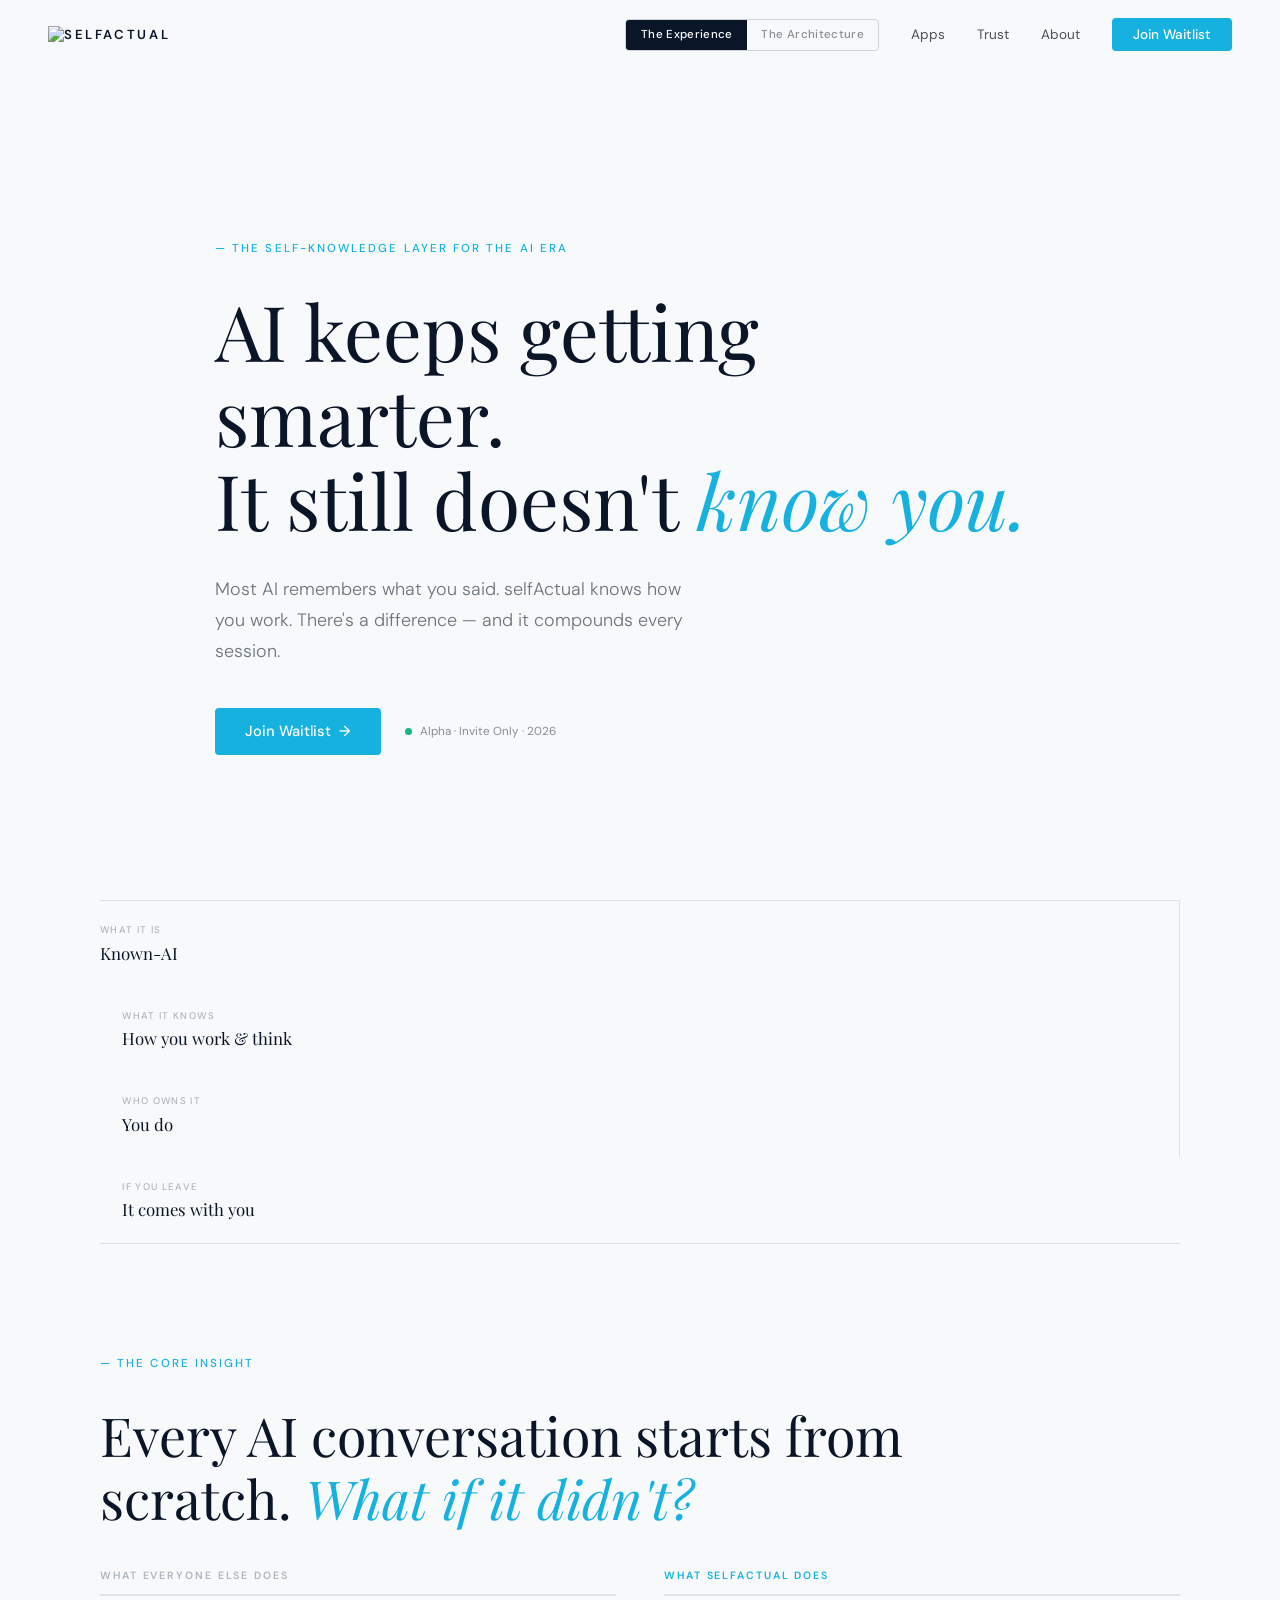
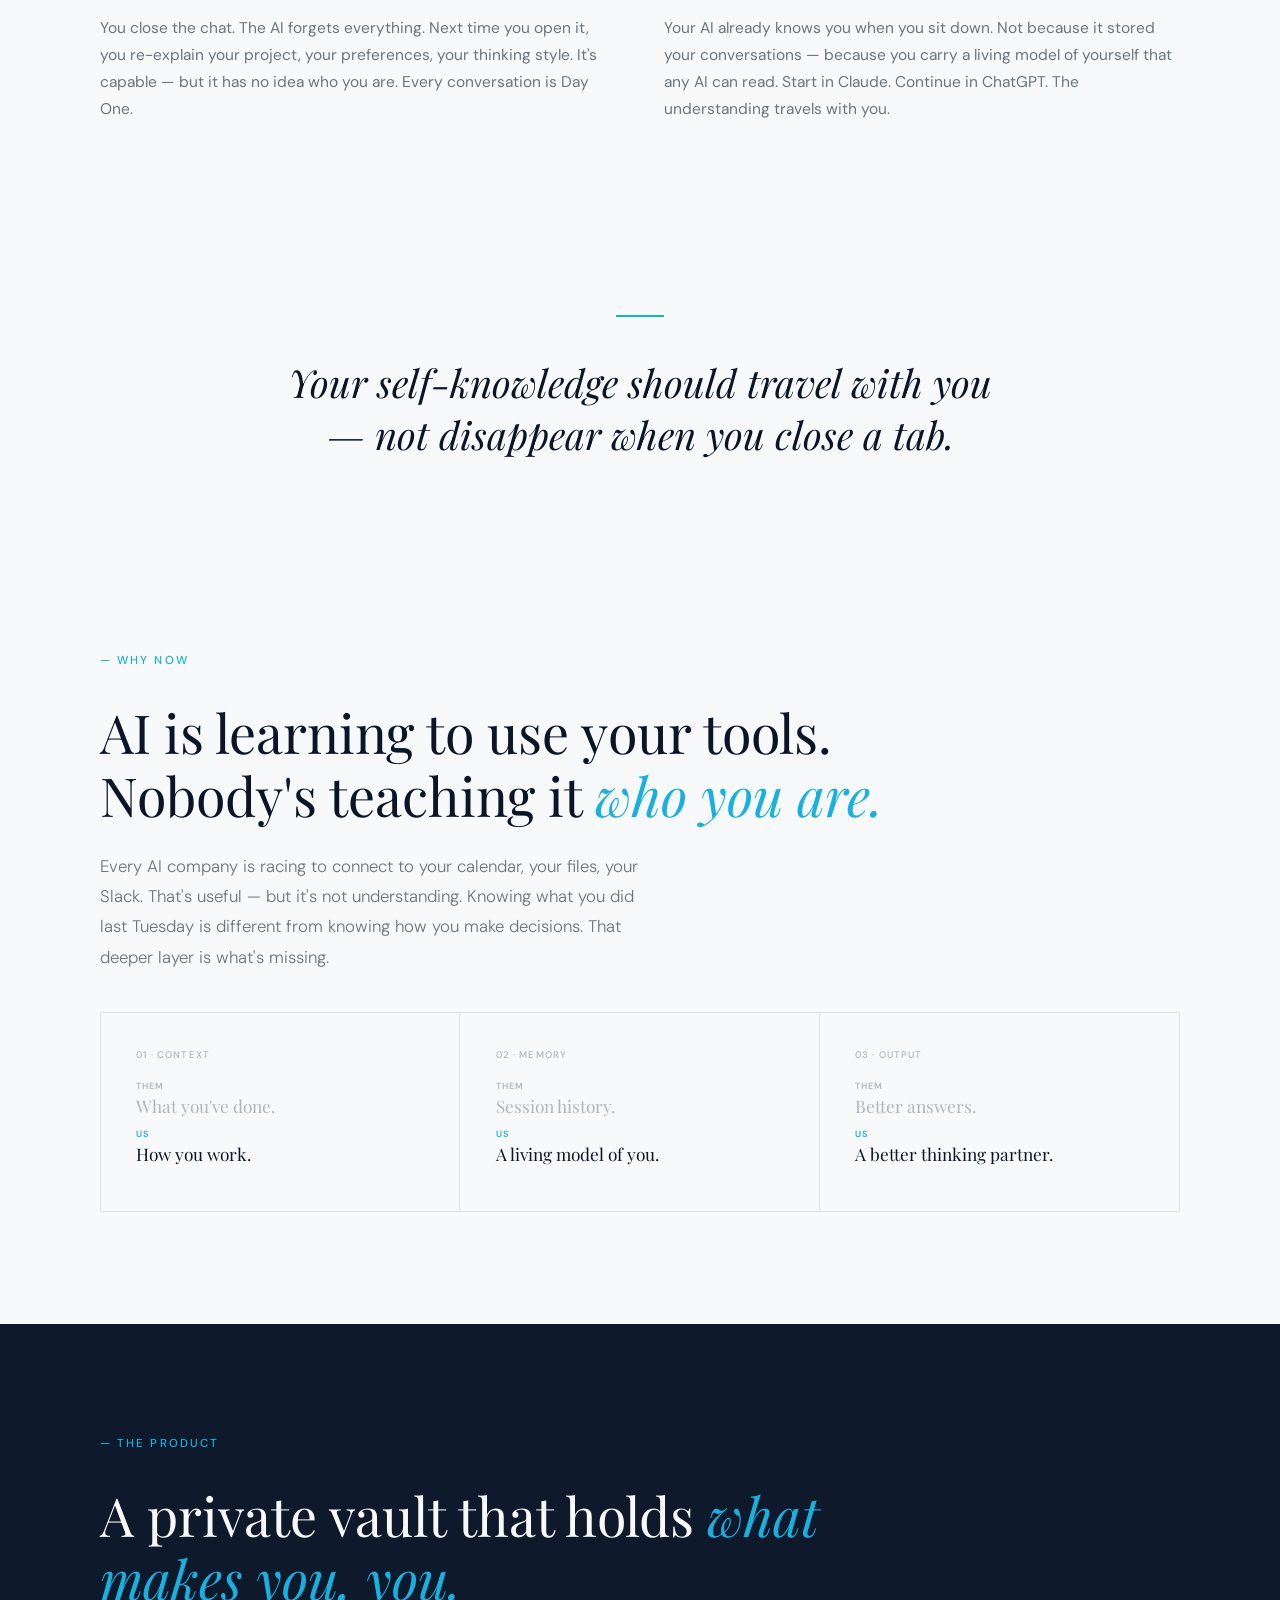
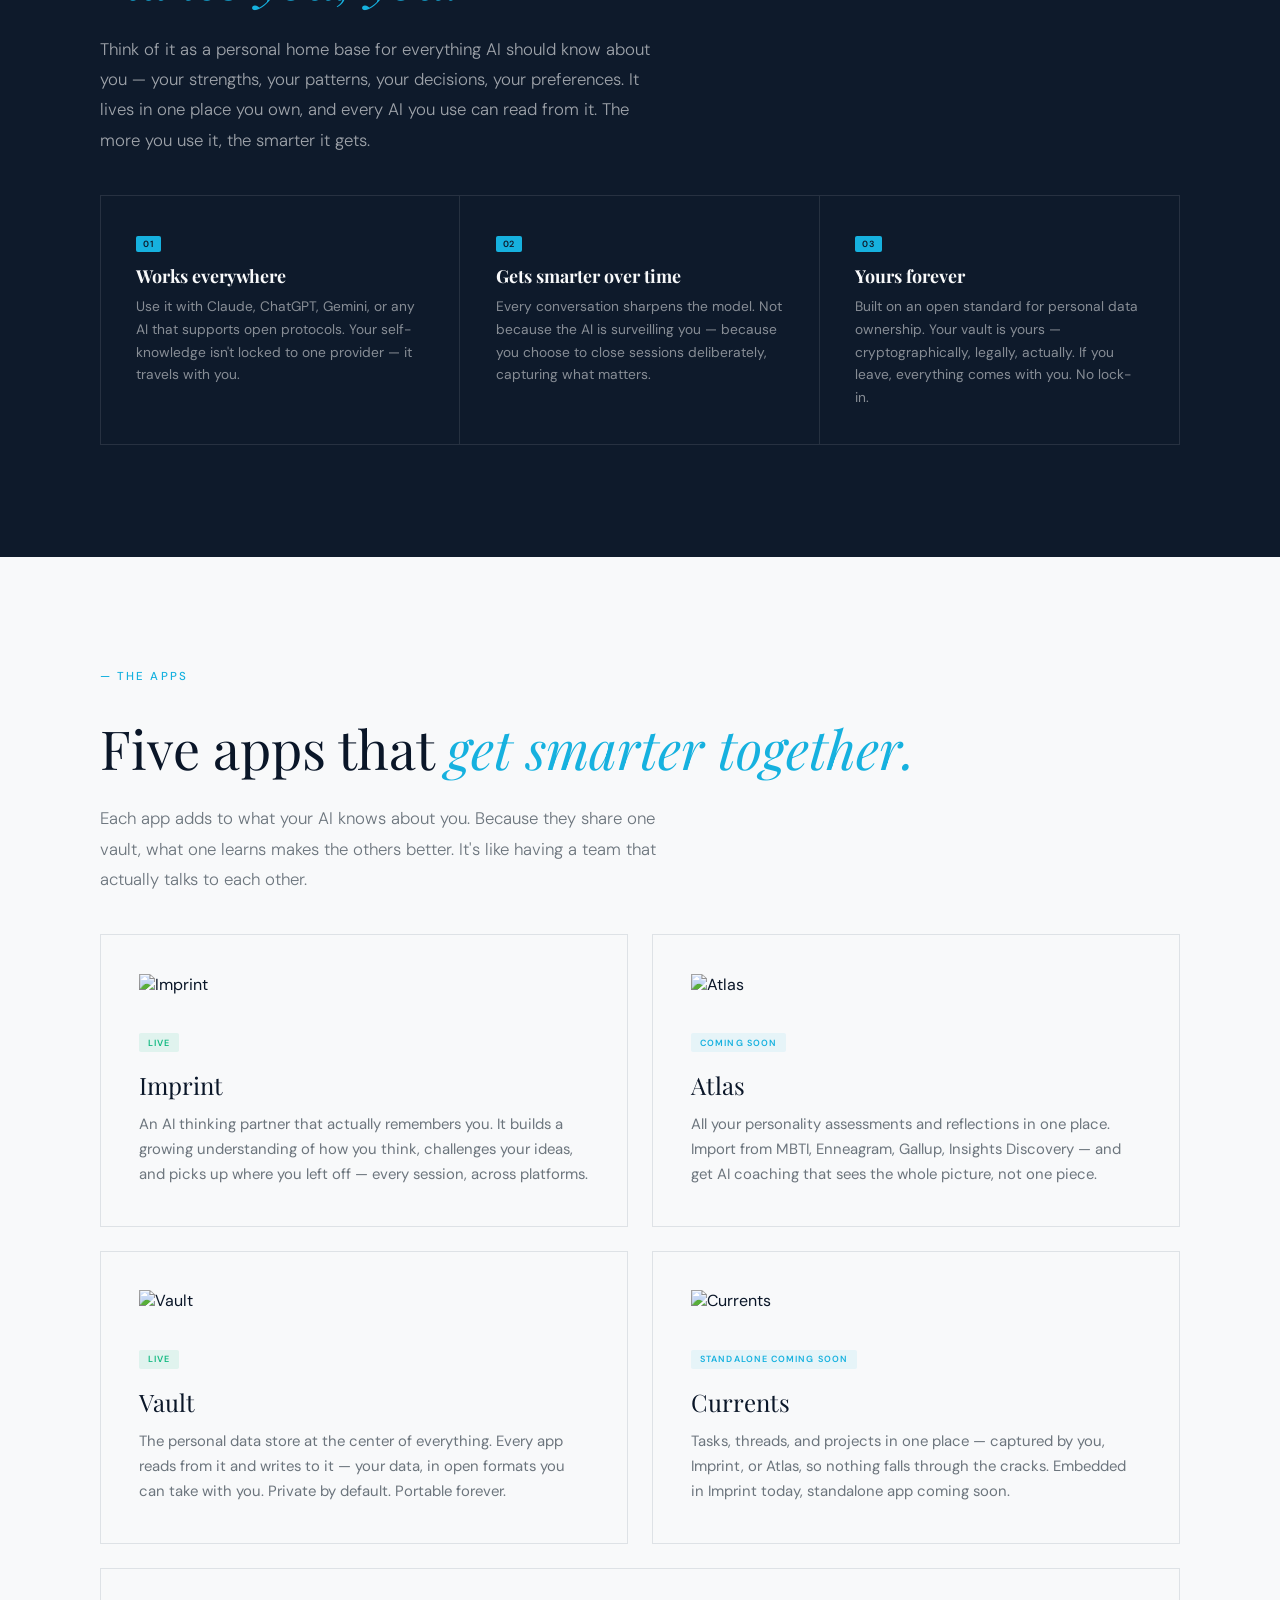
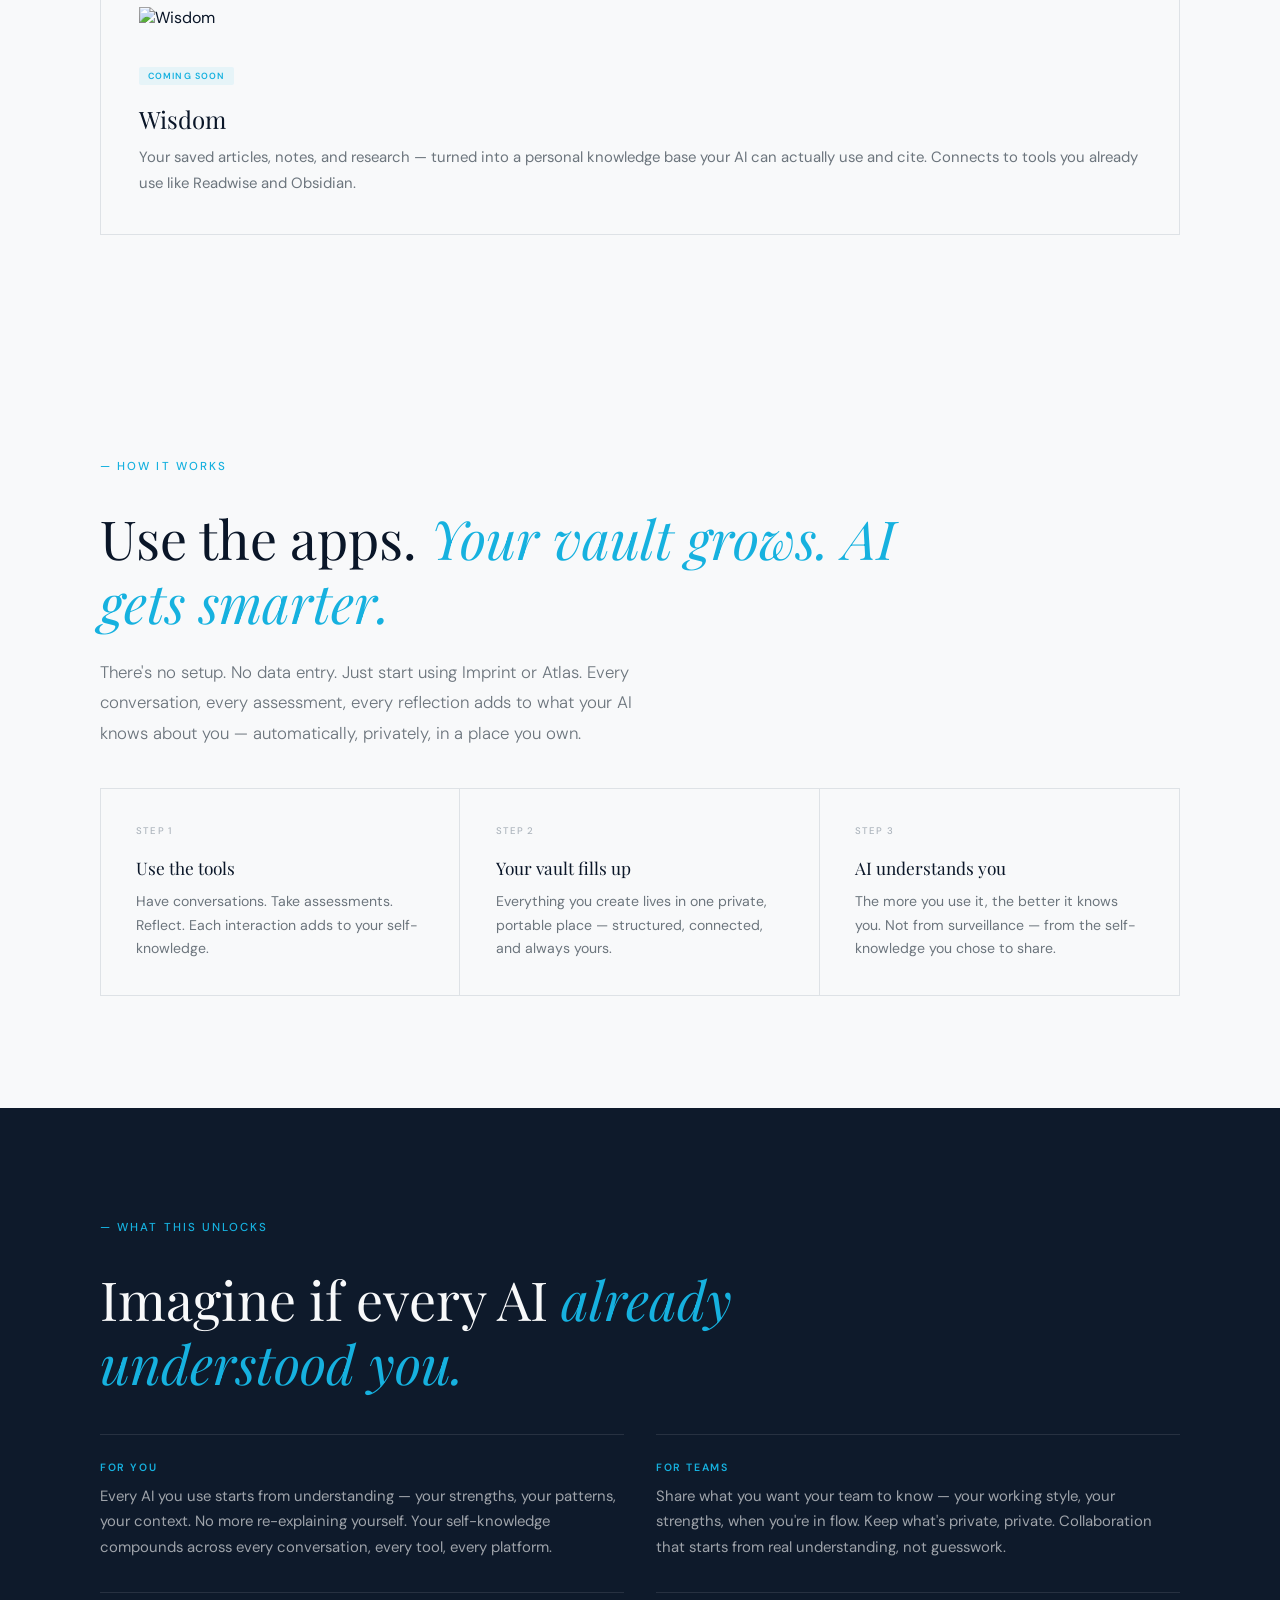
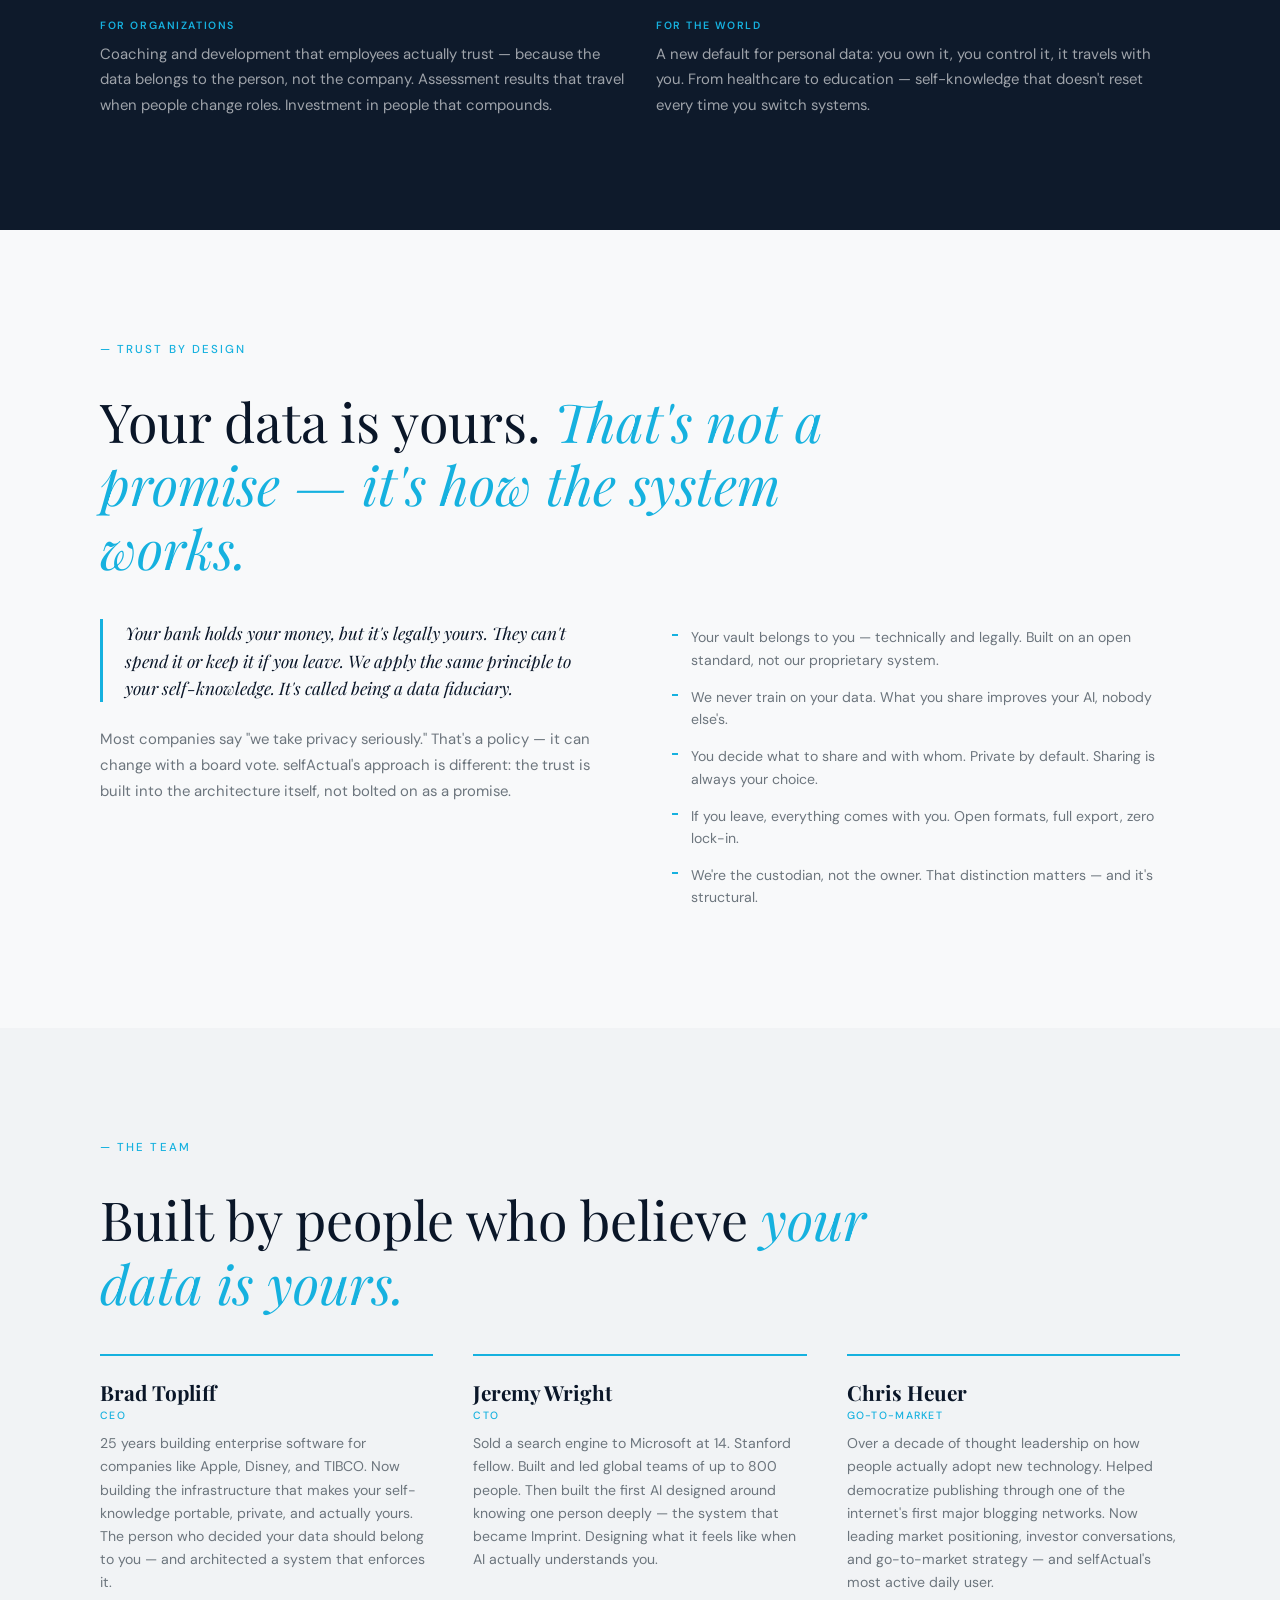
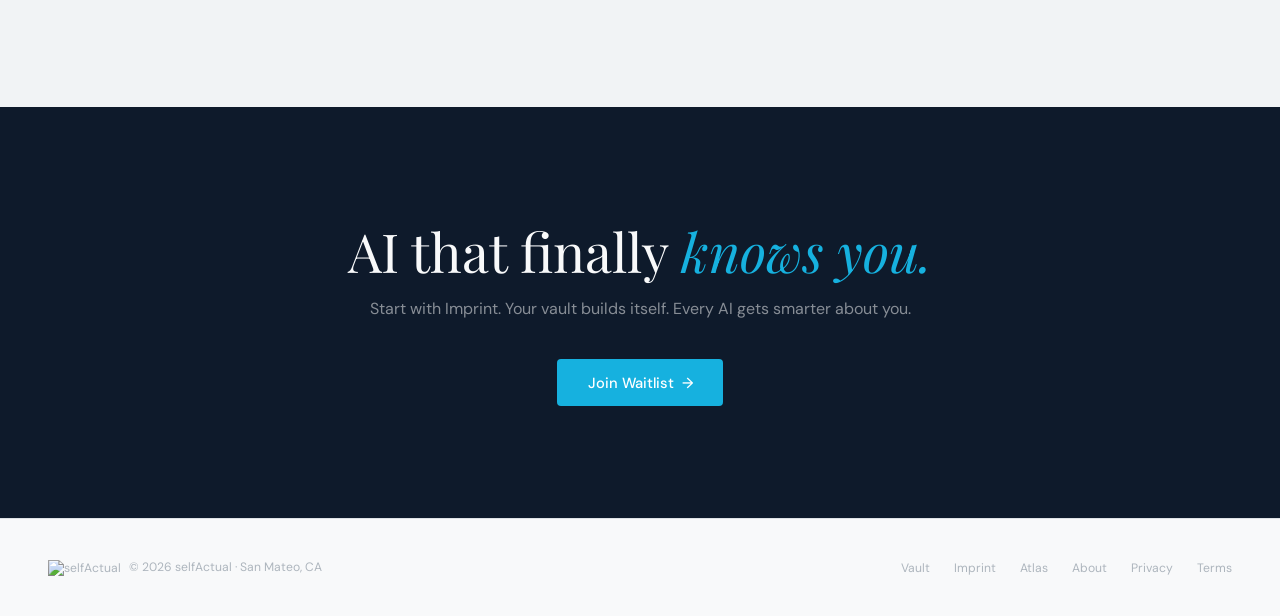
==== newsite/index.html @ eea719b3 "Add /newsite preview page (mode-toggle landing draft) Standalone Experience/Architecture toggle land" ====
<!DOCTYPE html>
<html lang="en">
<head>
  <meta charset="UTF-8">
  <meta name="viewport" content="width=device-width, initial-scale=1.0">
  <meta name="description" content="The self-knowledge layer for the AI era. Private vaults that make every AI agent actually personal.">
  <title>selfActual — The self-knowledge layer for the AI era</title>
  <link rel="preconnect" href="https://fonts.googleapis.com">
  <link rel="preconnect" href="https://fonts.gstatic.com" crossorigin>
  <link href="https://fonts.googleapis.com/css2?family=Playfair+Display:ital,wght@0,400;0,500;0,700;1,400;1,500&family=DM+Sans:ital,wght@0,300;0,400;0,500;0,600;1,300;1,400&display=swap" rel="stylesheet">
  <style>
    :root {
      --sa-blue: #16b1df;
      --sa-blue-soft: rgba(22,177,223,0.08);
      --imprint-purple: #7C3AED;
      --atlas-green: #10B981;
      --navy: #0a1628;
      --navy-mid: #0e1a2b;
      --white: #f8f9fa;
      --off-white: #f1f3f5;
      --g100: #e9ecef; --g200: #dee2e6; --g300: #ced4da;
      --g400: #adb5bd; --g500: #868e96; --g600: #6c757d; --g700: #495057;
      --serif: 'Playfair Display', Georgia, serif;
      --sans: 'DM Sans', -apple-system, sans-serif;
    }
    *, *::before, *::after { margin:0; padding:0; box-sizing:border-box; }
    html { scroll-behavior: smooth; }
    body {
      font-family: var(--sans); background: var(--white); color: var(--navy);
      overflow-x: hidden; -webkit-font-smoothing: antialiased;
    }

    /* ---- MODE SYSTEM ---- */
    .mode-exp, .mode-arch { transition: opacity 0.45s ease, transform 0.35s ease; }
    body.arch .mode-exp { display: none; }
    body.exp  .mode-arch { display: none; }
    body.exp  .mode-exp  { display: block; }
    body.arch .mode-arch { display: block; }

    /* ---- NAV ---- */
    nav {
      position: fixed; top:0; left:0; right:0; z-index:100;
      padding: 1.15rem 3rem; display: flex; justify-content: space-between; align-items: center;
      background: rgba(248,249,250,0.92); backdrop-filter: blur(24px);
      border-bottom: 1px solid transparent; transition: border-color 0.3s, box-shadow 0.3s;
    }
    nav.scrolled { border-bottom-color: var(--g200); box-shadow: 0 1px 10px rgba(10,22,40,0.04); }
    .nav-logo {
      font-family: var(--sans); font-weight:600; font-size:0.82rem;
      letter-spacing:0.2em; text-transform:uppercase; color: var(--navy); text-decoration:none;
    }
    .nav-logo span { color: var(--sa-blue); }
    .nav-right { display: flex; align-items: center; gap: 2rem; }
    .nav-links { display: flex; gap: 2rem; align-items: center; }
    .nav-links a {
      font-size:0.85rem; font-weight:400; color: var(--g700);
      text-decoration:none; transition: color 0.2s;
    }
    .nav-links a:hover { color: var(--sa-blue); }
    .nav-cta {
      background: var(--sa-blue)!important; color: white!important;
      padding: 0.5rem 1.3rem; border-radius:4px; font-weight:500!important;
      transition: background 0.2s!important;
    }
    .nav-cta:hover { background:#1299c4!important; }

    /* ---- MODE TOGGLE ---- */
    .mode-toggle {
      display: flex; align-items: center;
      border: 1px solid var(--g300); border-radius: 4px; overflow: hidden;
      font-size: 0.72rem; font-weight: 500; letter-spacing: 0.05em;
      cursor: pointer; user-select: none;
    }
    .mode-toggle button {
      padding: 0.45rem 0.9rem; border: none; background: transparent;
      font-family: var(--sans); font-size: 0.72rem; font-weight: 500;
      color: var(--g500); cursor: pointer; transition: all 0.25s;
      letter-spacing: 0.03em;
    }
    .mode-toggle button.active {
      background: var(--navy); color: white;
    }

    /* ---- SHARED SECTION STYLES ---- */
    section { padding: 7rem 3rem; }
    .container { max-width: 1080px; margin: 0 auto; }
    .dark { background: var(--navy-mid); color: var(--white); }

    .section-label {
      font-size:0.72rem; font-weight:500; letter-spacing:0.18em;
      text-transform:uppercase; color: var(--sa-blue); margin-bottom:2rem;
    }
    .section-label::before { content:'— '; }

    .hl {
      font-family: var(--serif); font-weight:400; line-height:1.18;
      max-width:820px; margin-bottom:1.5rem;
    }
    .hl-hero { font-size: clamp(2.6rem, 6vw, 4.8rem); line-height:1.1; max-width:850px; margin-bottom:2rem; }
    .hl-section { font-size: clamp(2rem, 4.2vw, 3.4rem); }
    .hl em { font-style:italic; color: var(--sa-blue); }

    .body-text {
      font-size:1.05rem; font-weight:300; line-height:1.8;
      color: var(--g600); max-width:560px;
    }
    .dark .body-text { color: rgba(255,255,255,0.6); }

    /* ---- HERO ---- */
    .hero {
      padding: 11rem 3rem 5rem; min-height:100vh;
      display:flex; flex-direction:column; justify-content:center;
    }
    .hero-sub {
      font-size:1.12rem; font-weight:300; line-height:1.75;
      color: var(--g600); max-width:500px; margin-bottom:2.5rem;
    }
    .hero-actions { display:flex; align-items:center; gap:1.5rem; flex-wrap:wrap; }
    .btn-primary {
      display:inline-flex; align-items:center; gap:0.5rem;
      background: var(--sa-blue); color:white;
      padding:0.85rem 1.9rem; border-radius:4px;
      font-family: var(--sans); font-size:0.92rem; font-weight:500;
      text-decoration:none; border:none; cursor:pointer;
      transition: background 0.2s, transform 0.15s;
    }
    .btn-primary:hover { background:#1299c4; transform:translateY(-1px); }
    .btn-primary::after { content:' →'; }
    .hero-status {
      display:inline-flex; align-items:center; gap:0.5rem;
      font-size:0.73rem; color: var(--g500);
    }
    .status-dot {
      width:7px; height:7px; border-radius:50%; background: var(--atlas-green);
      animation: pulse 2.5s ease-in-out infinite;
    }
    @keyframes pulse { 0%,100%{opacity:1;} 50%{opacity:0.35;} }

    /* ---- STATS BAR ---- */
    .stats-bar { padding:0 3rem; }
    .stats-grid {
      display:grid; grid-template-columns:repeat(4,1fr);
      border-top:1px solid var(--g200); border-bottom:1px solid var(--g200);
    }
    .stat {
      padding:1.4rem 1.4rem 1.4rem 0;
      border-right:1px solid var(--g200);
    }
    .stat:last-child { border-right:none; }
    .stat:not(:first-child) { padding-left:1.4rem; }
    .stat-label {
      font-size:0.6rem; font-weight:500; letter-spacing:0.14em;
      text-transform:uppercase; color: var(--g400); margin-bottom:0.35rem;
    }
    .stat-value { font-family: var(--serif); font-size:1.05rem; }

    /* ---- COMPARE COLS ---- */
    .compare {
      display:grid; grid-template-columns:1fr 1fr;
      gap:3rem; margin-top:2.5rem;
    }
    .compare-col h3 {
      font-size:0.66rem; font-weight:600; letter-spacing:0.18em;
      text-transform:uppercase; padding-bottom:0.7rem; margin-bottom:1.2rem;
      border-bottom:2px solid var(--g200);
    }
    .compare-col h3.them { color: var(--g400); }
    .compare-col h3.us { color: var(--sa-blue); }
    .compare-col p { font-size:0.97rem; line-height:1.75; color: var(--g600); }
    .dark .compare-col h3 { border-bottom-color: rgba(255,255,255,0.12); }
    .dark .compare-col p { color: rgba(255,255,255,0.6); }

    /* ---- PULL QUOTE ---- */
    .pull-quote { text-align:center; padding:5rem 3rem; }
    .pq-line { width:48px; height:2px; background: var(--sa-blue); margin:0 auto 2.5rem; }
    .pull-quote blockquote {
      font-family: var(--serif); font-style:italic;
      font-size: clamp(1.5rem,3vw,2.4rem); line-height:1.35;
      color: var(--navy); max-width:720px; margin:0 auto;
    }

    /* ---- THREE GRID ---- */
    .three-grid {
      display:grid; grid-template-columns:repeat(3,1fr);
      border:1px solid var(--g200); margin-top:2.5rem;
    }
    .grid-cell {
      padding:2.2rem; border-right:1px solid var(--g200);
    }
    .grid-cell:last-child { border-right:none; }
    .grid-cell-num {
      font-size:0.6rem; font-weight:500; letter-spacing:0.12em;
      text-transform:uppercase; color: var(--g400); margin-bottom:1.2rem;
    }
    .row-label {
      font-size:0.56rem; font-weight:600; letter-spacing:0.12em;
      text-transform:uppercase; margin-bottom:0.1rem;
    }
    .row-label.them { color: var(--g400); }
    .row-label.us { color: var(--sa-blue); }
    .grid-cell h4 {
      font-family: var(--serif); font-size:1.08rem; font-weight:400;
      margin-bottom:0.7rem;
    }
    .grid-cell h4.faded { color: var(--g400); }

    /* ---- PILLARS (dark) ---- */
    .pillars {
      display:grid; grid-template-columns:repeat(3,1fr);
      border:1px solid rgba(255,255,255,0.1); margin-top:2.5rem;
    }
    .pillar {
      padding:2.2rem; border-right:1px solid rgba(255,255,255,0.1);
    }
    .pillar:last-child { border-right:none; }
    .pillar-num {
      display:inline-block; font-size:0.56rem; font-weight:600;
      letter-spacing:0.08em; color: var(--navy-mid); background: var(--sa-blue);
      padding:0.15rem 0.45rem; border-radius:2px; margin-bottom:0.7rem;
    }
    .pillar h4 { font-family: var(--serif); font-size:1.12rem; color:var(--white); margin-bottom:0.55rem; }
    .pillar p { font-size:0.86rem; line-height:1.65; color:rgba(255,255,255,0.5); }

    /* ---- APP CARDS ---- */
    .apps-grid {
      display:grid; grid-template-columns:1fr 1fr; gap:1.5rem; margin-top:2.5rem;
    }
    .app-card {
      border:1px solid var(--g200); padding:2.4rem;
      transition: border-color 0.3s, box-shadow 0.3s;
    }
    .app-card:hover { border-color: var(--sa-blue); box-shadow:0 4px 20px rgba(22,177,223,0.07); }
    .app-badge {
      display:inline-block; font-size:0.56rem; font-weight:600;
      letter-spacing:0.12em; text-transform:uppercase;
      padding:0.2rem 0.55rem; border-radius:2px; margin-bottom:1.1rem;
    }
    .app-badge.live { background:rgba(16,185,129,0.1); color: var(--atlas-green); }
    .app-badge.soon { background: var(--sa-blue-soft); color: var(--sa-blue); }
    .app-card h3 { font-family: var(--serif); font-size:1.5rem; font-weight:400; margin-bottom:0.65rem; }
    .app-card p { font-size:0.93rem; line-height:1.7; color: var(--g600); }
    .app-icon { height:40px; margin-bottom:1rem; display:block; }

    /* ---- ARCHITECTURE DIAGRAM ---- */
    .arch-diagram {
      display:flex; align-items:center; justify-content:center;
      gap:1.5rem; margin:3rem 0; flex-wrap:wrap;
    }
    .arch-node {
      text-align:center; padding:1.6rem 2rem;
      border:1px solid var(--g200); min-width:170px;
    }
    .arch-node h4 { font-family: var(--serif); font-size:1.02rem; margin-bottom:0.3rem; }
    .arch-node p { font-size:0.62rem; letter-spacing:0.1em; text-transform:uppercase; color: var(--g400); }
    .arch-bridge {
      display:flex; flex-direction:column; align-items:center; gap:0.3rem;
    }
    .arch-bridge span {
      font-size:0.56rem; font-weight:600; letter-spacing:0.14em;
      text-transform:uppercase; color: var(--sa-blue);
    }
    .arch-bridge-line {
      width:56px; height:2px;
      background:linear-gradient(90deg, var(--sa-blue), var(--imprint-purple));
    }

    /* ---- IMAGINE GRID (dark) ---- */
    .imagine-grid {
      display:grid; grid-template-columns:1fr 1fr; gap:2rem; margin-top:2.5rem;
    }
    .imagine-card {
      border-top:1px solid rgba(255,255,255,0.1); padding-top:1.6rem;
    }
    .imagine-card h4 {
      font-size:0.66rem; font-weight:600; letter-spacing:0.15em;
      text-transform:uppercase; color: var(--sa-blue); margin-bottom:0.65rem;
    }
    .imagine-card p { font-size:0.93rem; line-height:1.7; color:rgba(255,255,255,0.6); }

    /* ---- TRUST ---- */
    .trust-layout {
      display:grid; grid-template-columns:1fr 1fr; gap:4rem;
      margin-top:2.5rem; align-items:start;
    }
    .trust-analogy {
      border-left:3px solid var(--sa-blue); padding-left:1.4rem; margin-bottom:1.5rem;
    }
    .trust-analogy p {
      font-family: var(--serif); font-style:italic;
      font-size:1.08rem; line-height:1.6; color: var(--navy);
    }
    .trust-text p {
      font-size:0.93rem; line-height:1.75; color: var(--g600); margin-bottom:0.85rem;
    }
    .trust-list { list-style:none; }
    .trust-list li {
      font-size:0.88rem; line-height:1.6; color: var(--g600);
      padding:0.45rem 0 0.45rem 1.2rem; position:relative;
    }
    .trust-list li::before {
      content:''; position:absolute; left:0; top:0.95rem;
      width:6px; height:2px; background: var(--sa-blue);
    }

    /* ---- TEAM ---- */
    .team-grid { display:grid; grid-template-columns:repeat(3,1fr); gap:2.5rem; margin-top:2.5rem; }
    .team-card { border-top:2px solid var(--sa-blue); padding-top:1.4rem; }
    .team-card h3 { font-family: var(--serif); font-size:1.3rem; margin-bottom:0.15rem; }
    .team-card .role {
      font-size:0.66rem; font-weight:500; letter-spacing:0.12em;
      text-transform:uppercase; color: var(--sa-blue); margin-bottom:0.65rem;
    }
    .team-card p { font-size:0.88rem; line-height:1.65; color: var(--g600); }

    /* ---- FINAL CTA ---- */
    .final-cta {
      text-align:center; background: var(--navy-mid);
      color: var(--white); padding:7rem 3rem;
    }
    .final-cta .hl { margin:0 auto 1rem; text-align:center; }
    .final-cta .sub { color:rgba(255,255,255,0.5); margin-bottom:2.5rem; font-size:1rem; }

    /* ---- FOOTER ---- */
    footer {
      padding:2.5rem 3rem; border-top:1px solid var(--g200);
      display:flex; justify-content:space-between; align-items:center;
    }
    .footer-copy { font-size:0.76rem; color: var(--g400); }
    .footer-nav { display:flex; gap:1.5rem; }
    .footer-nav a { font-size:0.76rem; color: var(--g400); text-decoration:none; transition:color 0.2s; }
    .footer-nav a:hover { color: var(--navy); }

    /* ---- REVEAL ANIMATION ---- */
    .rv { opacity:0; transform:translateY(22px); transition: opacity 0.7s ease, transform 0.7s ease; }
    .rv.vis { opacity:1; transform:translateY(0); }

    /* ---- RESPONSIVE ---- */
    @media(max-width:768px) {
      nav { padding:1rem 1.25rem; }
      .nav-links a:not(.nav-cta) { display:none; }
      .nav-right { gap:0.75rem; }
      .mode-toggle button { padding:0.4rem 0.6rem; font-size:0.65rem; }
      section { padding:4.5rem 1.5rem; }
      .hero { padding:7.5rem 1.5rem 3rem; min-height:auto; }
      .stats-bar { padding:0 1.5rem; }
      .stats-grid { grid-template-columns:1fr 1fr; }
      .stat:nth-child(2) { border-right:none; }
      .stat:nth-child(3),.stat:nth-child(4) { border-top:1px solid var(--g200); }
      .compare, .imagine-grid, .trust-layout, .apps-grid { grid-template-columns:1fr; }
      .three-grid, .pillars, .team-grid { grid-template-columns:1fr; }
      .grid-cell,.pillar { border-right:none!important; border-bottom:1px solid var(--g200); }
      .dark .grid-cell,.pillar { border-bottom-color:rgba(255,255,255,0.1); }
      .grid-cell:last-child,.pillar:last-child { border-bottom:none; }
      .arch-diagram { flex-direction:column; }
      .arch-bridge-line { width:2px; height:36px; }
      footer { flex-direction:column; gap:0.75rem; text-align:center; }
      .pull-quote { padding:3rem 1.5rem; }
    }
  </style>
</head>
<body class="exp">

<!-- ============ NAV ============ -->
<nav id="nav">
  <a href="#" class="nav-logo"><img src="https://selfactual.ai/images/selfactual_logo.png" alt="selfActual" style="height:28px;"></a>
  <div class="nav-right">
    <div class="mode-toggle" id="modeToggle">
      <button class="active" data-mode="exp">The Experience</button>
      <button data-mode="arch">The Architecture</button>
    </div>
    <div class="nav-links">
      <a href="#apps-section">Apps</a>
      <a href="#trust-section">Trust</a>
      <a href="#team-section">About</a>
      <a href="#cta-section" class="nav-cta">Join Waitlist</a>
    </div>
  </div>
</nav>

<!-- ============ HERO ============ -->
<section class="hero">
  <div class="container">
    <!-- EXPERIENCE MODE -->
    <div class="mode-exp">
      <div class="section-label">The self-knowledge layer for the AI era</div>
      <h1 class="hl hl-hero rv">AI keeps getting smarter.<br>It still doesn't <em>know you.</em></h1>
      <p class="hero-sub rv">Most AI remembers what you said. selfActual knows how you work. There's a difference — and it compounds every session.</p>
    </div>
    <!-- ARCHITECTURE MODE -->
    <div class="mode-arch">
      <div class="section-label">Known-AI · Personal Intelligence Infrastructure</div>
      <h1 class="hl hl-hero rv">The behavioral layer <em>underneath</em> AI.</h1>
      <p class="hero-sub rv">A persistent operator model stored in a W3C Solid vault, bridged to AI agents via MCP. Portable across platforms. Sovereign by architecture.</p>
    </div>
    <!-- SHARED -->
    <div class="hero-actions rv">
      <a href="#cta-section" class="btn-primary">Join Waitlist</a>
      <span class="hero-status"><span class="status-dot"></span> Alpha · Invite Only · 2026</span>
    </div>
  </div>
</section>

<!-- ============ STATS BAR ============ -->
<div class="stats-bar">
  <div class="container">
    <!-- EXPERIENCE MODE -->
    <div class="stats-grid mode-exp">
      <div class="stat"><div class="stat-label">What it is</div><div class="stat-value">Known-AI</div></div>
      <div class="stat"><div class="stat-label">What it knows</div><div class="stat-value">How you work &amp; think</div></div>
      <div class="stat"><div class="stat-label">Who owns it</div><div class="stat-value">You do</div></div>
      <div class="stat"><div class="stat-label">If you leave</div><div class="stat-value">It comes with you</div></div>
    </div>
    <!-- ARCHITECTURE MODE -->
    <div class="stats-grid mode-arch">
      <div class="stat"><div class="stat-label">Category</div><div class="stat-value">Known-AI</div></div>
      <div class="stat"><div class="stat-label">Layer</div><div class="stat-value">Behavioral</div></div>
      <div class="stat"><div class="stat-label">Protocol</div><div class="stat-value">W3C Solid</div></div>
      <div class="stat"><div class="stat-label">Custody</div><div class="stat-value">Operator-owned</div></div>
    </div>
  </div>
</div>

<!-- ============ CORE INSIGHT ============ -->
<section>
  <div class="container">
    <!-- EXPERIENCE MODE -->
    <div class="mode-exp">
      <div class="section-label rv">The Core Insight</div>
      <h2 class="hl hl-section rv">Every AI conversation starts from scratch. <em>What if it didn't?</em></h2>
      <div class="compare rv">
        <div class="compare-col">
          <h3 class="them">What everyone else does</h3>
          <p>You close the chat. The AI forgets everything. Next time you open it, you re-explain your project, your preferences, your thinking style. It's capable — but it has no idea who you are. Every conversation is Day One.</p>
        </div>
        <div class="compare-col">
          <h3 class="us">What selfActual does</h3>
          <p>Your AI already knows you when you sit down. Not because it stored your conversations — because you carry a living model of yourself that any AI can read. Start in Claude. Continue in ChatGPT. The understanding travels with you.</p>
        </div>
      </div>
    </div>
    <!-- ARCHITECTURE MODE -->
    <div class="mode-arch">
      <div class="section-label rv">The Core Insight</div>
      <h2 class="hl hl-section rv">Current AI thinks the conversation belongs to the model. <em>We think it belongs to you.</em></h2>
      <div class="compare rv">
        <div class="compare-col">
          <h3 class="them">What everyone else does</h3>
          <p>The session ends. The context evaporates. Next time you sit down, you re-brief from scratch. The AI is capable but uninitiated — every conversation is Day One.</p>
        </div>
        <div class="compare-col">
          <h3 class="us">What selfActual does</h3>
          <p>Your operator model persists. Start in Claude. Continue in ChatGPT. Close in Gemini. The continuity didn't break. Because it never belonged to the model — it lived in your vault, traveled with you, and arrived oriented.</p>
        </div>
      </div>
    </div>
  </div>
</section>

<!-- ============ PULL QUOTE ============ -->
<div class="pull-quote rv">
  <div class="pq-line"></div>
  <!-- EXPERIENCE MODE -->
  <blockquote class="mode-exp">Your self-knowledge should travel with you — not disappear when you close a tab.</blockquote>
  <!-- ARCHITECTURE MODE -->
  <blockquote class="mode-arch">The continuity belongs to the operator.</blockquote>
</div>

<!-- ============ WHY NOW ============ -->
<section>
  <div class="container">
    <!-- EXPERIENCE MODE -->
    <div class="mode-exp">
      <div class="section-label rv">Why Now</div>
      <h2 class="hl hl-section rv">AI is learning to use your tools. Nobody's teaching it <em>who you are.</em></h2>
      <p class="body-text rv">Every AI company is racing to connect to your calendar, your files, your Slack. That's useful — but it's not understanding. Knowing what you did last Tuesday is different from knowing how you make decisions. That deeper layer is what's missing.</p>
    </div>
    <!-- ARCHITECTURE MODE -->
    <div class="mode-arch">
      <div class="section-label rv">Why Now</div>
      <h2 class="hl hl-section rv">The industry is adding context. Nobody is building <em>knowing.</em></h2>
      <p class="body-text rv">Files. Calendars. Slack history. RAG pipelines. PKM systems. It will all work. Eventually. And when it does, every system will hold the same morass of the same data — and none of it will know the operator underneath.</p>
    </div>
    <!-- SHARED GRID -->
    <div class="three-grid rv">
      <div class="grid-cell">
        <div class="grid-cell-num">01 · Context</div>
        <div class="row-label them">Them</div>
        <h4 class="faded">What you've done.</h4>
        <div class="row-label us">Us</div>
        <h4>How you work.</h4>
      </div>
      <div class="grid-cell">
        <div class="grid-cell-num">02 · Memory</div>
        <div class="row-label them">Them</div>
        <h4 class="faded">Session history.</h4>
        <div class="row-label us">Us</div>
        <h4>A living model of you.</h4>
      </div>
      <div class="grid-cell">
        <div class="grid-cell-num">03 · Output</div>
        <div class="row-label them">Them</div>
        <h4 class="faded">Better answers.</h4>
        <div class="row-label us">Us</div>
        <h4>A better thinking partner.</h4>
      </div>
    </div>
  </div>
</section>

<!-- ============ THE PRODUCT ============ -->
<section class="dark">
  <div class="container">
    <!-- EXPERIENCE MODE -->
    <div class="mode-exp">
      <div class="section-label rv">The Product</div>
      <h2 class="hl hl-section rv" style="color:var(--white)">A private vault that holds <em>what makes you, you.</em></h2>
      <p class="body-text rv">Think of it as a personal home base for everything AI should know about you — your strengths, your patterns, your decisions, your preferences. It lives in one place you own, and every AI you use can read from it. The more you use it, the smarter it gets.</p>
    </div>
    <!-- ARCHITECTURE MODE -->
    <div class="mode-arch">
      <div class="section-label rv">The Product</div>
      <h2 class="hl hl-section rv" style="color:var(--white)">A living model of <em>how you operate.</em></h2>
      <p class="body-text rv">Not a profile. Not preferences. A behavioral vault — native to you, portable across platforms, accessible to any AI surface. Updated every session. Owned by you. Built on W3C Solid with an MCP bridge to AI agents.</p>
    </div>
    <!-- SHARED PILLARS -->
    <div class="pillars rv">
      <div class="pillar">
        <div class="pillar-num">01</div>
        <!-- EXPERIENCE MODE -->
        <h4 class="mode-exp">Works everywhere</h4>
        <p class="mode-exp">Use it with Claude, ChatGPT, Gemini, or any AI that supports open protocols. Your self-knowledge isn't locked to one provider — it travels with you.</p>
        <!-- ARCHITECTURE MODE -->
        <h4 class="mode-arch">Portable</h4>
        <p class="mode-arch">Works across Claude, ChatGPT, Gemini, and any MCP-compatible surface. Vault data is protocol-native, not API-dependent. Your wiring travels with you.</p>
      </div>
      <div class="pillar">
        <div class="pillar-num">02</div>
        <h4 class="mode-exp">Gets smarter over time</h4>
        <p class="mode-exp">Every conversation sharpens the model. Not because the AI is surveilling you — because you choose to close sessions deliberately, capturing what matters.</p>
        <h4 class="mode-arch">Persistent</h4>
        <p class="mode-arch">Every session sharpens the model. Sessions close deliberately instead of evaporating. Profile sections, session logs, and assessment data compound across surfaces.</p>
      </div>
      <div class="pillar">
        <div class="pillar-num">03</div>
        <h4 class="mode-exp">Yours forever</h4>
        <p class="mode-exp">Built on an open standard for personal data ownership. Your vault is yours — cryptographically, legally, actually. If you leave, everything comes with you. No lock-in.</p>
        <h4 class="mode-arch">Sovereign</h4>
        <p class="mode-arch">Built on W3C Solid. Your vault is yours cryptographically. Pod-level access control with granular consent surfaces. We are the custodian, not the owner.</p>
      </div>
    </div>
  </div>
</section>

<!-- ============ APPS ============ -->
<section id="apps-section">
  <div class="container">
    <div class="section-label rv">The Apps</div>
    <!-- EXPERIENCE MODE -->
    <div class="mode-exp">
      <h2 class="hl hl-section rv">Five apps that <em>get smarter together.</em></h2>
      <p class="body-text rv">Each app adds to what your AI knows about you. Because they share one vault, what one learns makes the others better. It's like having a team that actually talks to each other.</p>
    </div>
    <!-- ARCHITECTURE MODE -->
    <div class="mode-arch">
      <h2 class="hl hl-section rv">Five apps. One vault. <em>Shared behavioral state.</em></h2>
      <p class="body-text rv">Every app reads from and writes to the same Solid pod via MCP tools. Cross-surface state means Imprint's profile sections enrich Atlas coaching, and Atlas assessment data informs Imprint's operator model. No integration layer — shared substrate.</p>
    </div>
    <!-- SHARED CARDS -->
    <div class="apps-grid">
      <div class="app-card rv">
        <img src="https://selfactual.ai/images/imprint_icon.png" alt="Imprint" class="app-icon">
        <div class="app-badge live">Live</div>
        <h3>Imprint</h3>
        <p class="mode-exp">An AI thinking partner that actually remembers you. It builds a growing understanding of how you think, challenges your ideas, and picks up where you left off — every session, across platforms.</p>
        <p class="mode-arch">AI thinking partner with persistent operator model. Session logs, profile sections, and growth protocol maintain behavioral continuity across conversations. 25+ vault MCP tools. Multi-gear cognitive framework.</p>
      </div>
      <div class="app-card rv">
        <img src="https://selfactual.ai/images/atlas_icon.png" alt="Atlas" class="app-icon">
        <div class="app-badge soon">Coming Soon</div>
        <h3>Atlas</h3>
        <p class="mode-exp">All your personality assessments and reflections in one place. Import from MBTI, Enneagram, Gallup, Insights Discovery — and get AI coaching that sees the whole picture, not one piece.</p>
        <p class="mode-arch">Self-knowledge navigator aggregating 9+ assessment frameworks (MBTI, Enneagram, Insights, CliftonStrengths, Flow Attributes, Cantril, AST) with AI coaching grounded in vault-stored structured data.</p>
      </div>
      <div class="app-card rv">
        <img src="https://selfactual.ai/images/vault_icon.png" alt="Vault" class="app-icon">
        <div class="app-badge live">Live</div>
        <h3>Vault</h3>
        <p class="mode-exp">The personal data store at the center of everything. Every app reads from it and writes to it — your data, in open formats you can take with you. Private by default. Portable forever.</p>
        <p class="mode-arch">Solid-based personal data store with automated dual-pod provisioning. WebID-based identity, pod-level ACLs, RDF-native storage. Platform API Gateway. The connective substrate all apps share.</p>
      </div>
      <div class="app-card rv">
        <img src="https://selfactual.ai/images/currents_icon.png" alt="Currents" class="app-icon">
        <div class="app-badge soon">Standalone Coming Soon</div>
        <h3>Currents</h3>
        <p class="mode-exp">Tasks, threads, and projects in one place — captured by you, Imprint, or Atlas, so nothing falls through the cracks. Embedded in Imprint today, standalone app coming soon.</p>
        <p class="mode-arch">Kanban task manager reading from and writing to vault via MCP. Cross-surface task capture: Imprint, Atlas, and Claude Code all write tasks to the same vault substrate. Embedded in Imprint; standalone at tasks.selfactual.ai.</p>
      </div>
      <div class="app-card rv" style="grid-column: span 2;">
        <img src="https://selfactual.ai/images/wisdom_icon.png" alt="Wisdom" class="app-icon">
        <div class="app-badge soon">Coming Soon</div>
        <h3>Wisdom</h3>
        <p class="mode-exp">Your saved articles, notes, and research — turned into a personal knowledge base your AI can actually use and cite. Connects to tools you already use like Readwise and Obsidian.</p>
        <p class="mode-arch">Personal knowledge base with structured ingestion from Readwise, Hypothesis, and Obsidian. AI-citable source graph stored in vault. Retrieval-augmented generation grounded in user-curated sources, not open web.</p>
      </div>
    </div>
  </div>
</section>

<!-- ============ HOW IT WORKS / ARCHITECTURE ============ -->
<section>
  <div class="container">
    <!-- EXPERIENCE MODE -->
    <div class="mode-exp">
      <div class="section-label rv">How It Works</div>
      <h2 class="hl hl-section rv">Use the apps. <em>Your vault grows. AI gets smarter.</em></h2>
      <p class="body-text rv">There's no setup. No data entry. Just start using Imprint or Atlas. Every conversation, every assessment, every reflection adds to what your AI knows about you — automatically, privately, in a place you own.</p>
      <div class="three-grid rv" style="margin-top:2.5rem">
        <div class="grid-cell">
          <div class="grid-cell-num">Step 1</div>
          <h4>Use the tools</h4>
          <p style="font-size:0.88rem;line-height:1.65;color:var(--g600)">Have conversations. Take assessments. Reflect. Each interaction adds to your self-knowledge.</p>
        </div>
        <div class="grid-cell">
          <div class="grid-cell-num">Step 2</div>
          <h4>Your vault fills up</h4>
          <p style="font-size:0.88rem;line-height:1.65;color:var(--g600)">Everything you create lives in one private, portable place — structured, connected, and always yours.</p>
        </div>
        <div class="grid-cell">
          <div class="grid-cell-num">Step 3</div>
          <h4>AI understands you</h4>
          <p style="font-size:0.88rem;line-height:1.65;color:var(--g600)">The more you use it, the better it knows you. Not from surveillance — from the self-knowledge you chose to share.</p>
        </div>
      </div>
    </div>
    <!-- ARCHITECTURE MODE -->
    <div class="mode-arch">
      <div class="section-label rv">The Architecture</div>
      <h2 class="hl hl-section rv">The bridge nobody else has built.</h2>
      <p class="body-text rv">selfActual connects two protocols that were never designed to talk to each other — creating the first production link between personal data sovereignty and AI agents.</p>
      <div class="arch-diagram rv">
        <div class="arch-node">
          <h4>Your Vault</h4>
          <p>W3C Solid Protocol</p>
        </div>
        <div class="arch-bridge">
          <span>selfActual MCP Server</span>
          <div class="arch-bridge-line"></div>
        </div>
        <div class="arch-node">
          <h4>AI Agents</h4>
          <p>Model Context Protocol</p>
        </div>
      </div>
      <p class="body-text rv">Your data lives in a Solid pod you own. AI agents read from it through MCP — the open protocol for connecting AI to external data. Three surfaces already read from the same vault: Imprint, Atlas, and Claude Code. 25+ tools, 9 resources. Live at mcp.selfactual.ai. If selfActual disappears, your data persists.</p>
    </div>
  </div>
</section>

<!-- ============ WHAT THIS UNLOCKS ============ -->
<section class="dark">
  <div class="container">
    <div class="section-label rv">What This Unlocks</div>
    <!-- EXPERIENCE MODE -->
    <div class="mode-exp">
      <h2 class="hl hl-section rv" style="color:var(--white)">Imagine if every AI <em>already understood you.</em></h2>
    </div>
    <!-- ARCHITECTURE MODE -->
    <div class="mode-arch">
      <h2 class="hl hl-section rv" style="color:var(--white)">When self-knowledge becomes <em>infrastructure.</em></h2>
    </div>
    <!-- SHARED GRID -->
    <div class="imagine-grid">
      <div class="imagine-card rv">
        <h4>For You</h4>
        <p class="mode-exp">Every AI you use starts from understanding — your strengths, your patterns, your context. No more re-explaining yourself. Your self-knowledge compounds across every conversation, every tool, every platform.</p>
        <p class="mode-arch">Persistent operator model across all AI surfaces. Assessment data, session logs, profile sections, and behavioral observations compound across conversations. No re-briefing. The vault is the substrate.</p>
      </div>
      <div class="imagine-card rv">
        <h4>For Teams</h4>
        <p class="mode-exp">Share what you want your team to know — your working style, your strengths, when you're in flow. Keep what's private, private. Collaboration that starts from real understanding, not guesswork.</p>
        <p class="mode-arch">Multi-pod topology: personal vaults with org-level sharing surfaces. Firewall-and-sharing architecture. Consent-gated attribute publication. Inside-out collaboration grounded in structured self-knowledge.</p>
      </div>
      <div class="imagine-card rv">
        <h4>For Organizations</h4>
        <p class="mode-exp">Coaching and development that employees actually trust — because the data belongs to the person, not the company. Assessment results that travel when people change roles. Investment in people that compounds.</p>
        <p class="mode-arch">Enterprise coaching without data liability. Portable assessment data across role changes. L&D investment compounds in the person's vault, not the platform. Fiduciary custody model eliminates data-governance friction.</p>
      </div>
      <div class="imagine-card rv">
        <h4>For the World</h4>
        <p class="mode-exp">A new default for personal data: you own it, you control it, it travels with you. From healthcare to education — self-knowledge that doesn't reset every time you switch systems.</p>
        <p class="mode-arch">Fiduciary data custody as foundational infrastructure. Portable learner profiles, patient-owned health data, cross-platform identity. Open standards (W3C Solid) prevent vendor lock-in. Trust infrastructure for the AI era.</p>
      </div>
    </div>
  </div>
</section>

<!-- ============ TRUST ============ -->
<section id="trust-section">
  <div class="container">
    <div class="section-label rv">Trust by Design</div>
    <!-- EXPERIENCE MODE -->
    <div class="mode-exp">
      <h2 class="hl hl-section rv">Your data is yours. <em>That's not a promise — it's how the system works.</em></h2>
      <div class="trust-layout">
        <div class="rv">
          <div class="trust-analogy">
            <p>Your bank holds your money, but it's legally yours. They can't spend it or keep it if you leave. We apply the same principle to your self-knowledge. It's called being a data fiduciary.</p>
          </div>
          <div class="trust-text">
            <p>Most companies say "we take privacy seriously." That's a policy — it can change with a board vote. selfActual's approach is different: the trust is built into the architecture itself, not bolted on as a promise.</p>
          </div>
        </div>
        <div class="rv">
          <ul class="trust-list">
            <li>Your vault belongs to you — technically and legally. Built on an open standard, not our proprietary system.</li>
            <li>We never train on your data. What you share improves your AI, nobody else's.</li>
            <li>You decide what to share and with whom. Private by default. Sharing is always your choice.</li>
            <li>If you leave, everything comes with you. Open formats, full export, zero lock-in.</li>
            <li>We're the custodian, not the owner. That distinction matters — and it's structural.</li>
          </ul>
        </div>
      </div>
    </div>
    <!-- ARCHITECTURE MODE -->
    <div class="mode-arch">
      <h2 class="hl hl-section rv">Data fiduciary architecture. <em>Not policy — protocol.</em></h2>
      <div class="trust-layout">
        <div class="rv">
          <div class="trust-analogy">
            <p>Fiduciary custody: we hold the data, you own it. Like a bank with deposits — the architecture enforces the obligation, not a terms-of-service document.</p>
          </div>
          <div class="trust-text">
            <p>selfActual's trust model is structural. W3C Solid pods provide cryptographic ownership. Access control is pod-native, not application-layer. Consent is granular and revocable. The MCP bridge reads but never persists vault data.</p>
          </div>
        </div>
        <div class="rv">
          <ul class="trust-list">
            <li>W3C Solid pods with WebID-based identity. Cryptographic ownership, not account-based.</li>
            <li>Zero training on user data. Vault reads are session-scoped and never cached beyond the interaction.</li>
            <li>Granular consent surfaces: attribute-level sharing with revocation. Pod-level ACLs.</li>
            <li>Full data portability. RDF-based open formats. No proprietary schema lock-in.</li>
            <li>Fiduciary custody model: selfActual is custodian, user is owner. Enforceable, not aspirational.</li>
          </ul>
        </div>
      </div>
    </div>
  </div>
</section>

<!-- ============ TEAM ============ -->
<section id="team-section" style="background:var(--off-white)">
  <div class="container">
    <div class="section-label rv">The Team</div>
    <h2 class="hl hl-section rv">Built by people who believe <em>your data is yours.</em></h2>
    <div class="team-grid">
      <div class="team-card rv">
        <h3>Brad Topliff</h3>
        <div class="role">CEO</div>
        <p class="mode-exp">25 years building enterprise software for companies like Apple, Disney, and TIBCO. Now building the infrastructure that makes your self-knowledge portable, private, and actually yours. The person who decided your data should belong to you — and architected a system that enforces it.</p>
        <p class="mode-arch">25 years in enterprise software architecture (Apple, Disney, TIBCO SaaS). Architected selfActual's Solid vault infrastructure, MCP bridge, multi-pod topology, and platform API gateway. Designed the fiduciary custody model. W3C Solid ecosystem contributor.</p>
      </div>
      <div class="team-card rv">
        <h3>Jeremy Wright</h3>
        <div class="role">CTO</div>
        <p class="mode-exp">Sold a search engine to Microsoft at 14. Stanford fellow. Built and led global teams of up to 800 people. Then built the first AI designed around knowing one person deeply — the system that became Imprint. Designing what it feels like when AI actually understands you.</p>
        <p class="mode-arch">Sold a search engine to Microsoft at 14. Stanford fellow. Former agency leader ($500M annual book, teams of 3–800). Built the first AI system designed around a single known operator — the behavioral model, gear framework, and session lifecycle that make Imprint's operator model persistent and calibrating.</p>
      </div>
      <div class="team-card rv">
        <h3>Chris Heuer</h3>
        <div class="role">Go-to-Market</div>
        <p class="mode-exp">Over a decade of thought leadership on how people actually adopt new technology. Helped democratize publishing through one of the internet's first major blogging networks. Now leading market positioning, investor conversations, and go-to-market strategy — and selfActual's most active daily user.</p>
        <p class="mode-arch">Decade-plus thought leadership on organizational transformation and AI adoption. Co-created professional blogging ecosystem (b5media). Leads market positioning, GTM strategy, and investor relations. Most active internal dogfooder — surfaces friction, use cases, and product insights from daily professional use.</p>
      </div>
    </div>
  </div>
</section>

<!-- ============ FINAL CTA ============ -->
<section class="final-cta" id="cta-section">
  <div class="container">
    <h2 class="hl hl-section rv" style="color:var(--white)">
      <span class="mode-exp">AI that finally <em>knows you.</em></span>
      <span class="mode-arch">The self-knowledge layer for <em>the AI era.</em></span>
    </h2>
    <p class="sub rv mode-exp">Start with Imprint. Your vault builds itself. Every AI gets smarter about you.</p>
    <p class="sub rv mode-arch">Solid vaults. MCP bridge. Fiduciary custody. Live and shipping.</p>
    <a href="#" class="btn-primary rv">Join Waitlist</a>
  </div>
</section>

<!-- ============ FOOTER ============ -->
<footer>
  <span class="footer-copy"><img src="https://selfactual.ai/images/selfactual_logo.png" alt="selfActual" style="height:22px;vertical-align:middle;margin-right:0.5rem;">© 2026 selfActual · San Mateo, CA</span>
  <div class="footer-nav">
    <a href="#">Vault</a>
    <a href="#">Imprint</a>
    <a href="#">Atlas</a>
    <a href="#">About</a>
    <a href="#">Privacy</a>
    <a href="#">Terms</a>
  </div>
</footer>

<!-- ============ SCRIPTS ============ -->
<script>
// Mode toggle
const toggle = document.getElementById('modeToggle');
const buttons = toggle.querySelectorAll('button');
buttons.forEach(btn => {
  btn.addEventListener('click', () => {
    const mode = btn.dataset.mode;
    document.body.className = mode;
    buttons.forEach(b => b.classList.remove('active'));
    btn.classList.add('active');
    // Re-trigger reveal animations for newly visible elements
    document.querySelectorAll('.rv').forEach(el => {
      el.classList.remove('vis');
      void el.offsetWidth;
      if (el.getBoundingClientRect().top < window.innerHeight * 0.92) {
        el.classList.add('vis');
      }
    });
  });
});

// Scroll reveal
const observer = new IntersectionObserver((entries) => {
  entries.forEach(e => { if (e.isIntersecting) e.target.classList.add('vis'); });
}, { threshold: 0.08, rootMargin: '0px 0px -40px 0px' });
document.querySelectorAll('.rv').forEach(el => observer.observe(el));

// Nav scroll effect
window.addEventListener('scroll', () => {
  document.getElementById('nav').classList.toggle('scrolled', window.scrollY > 40);
});
</script>
</body>
</html>
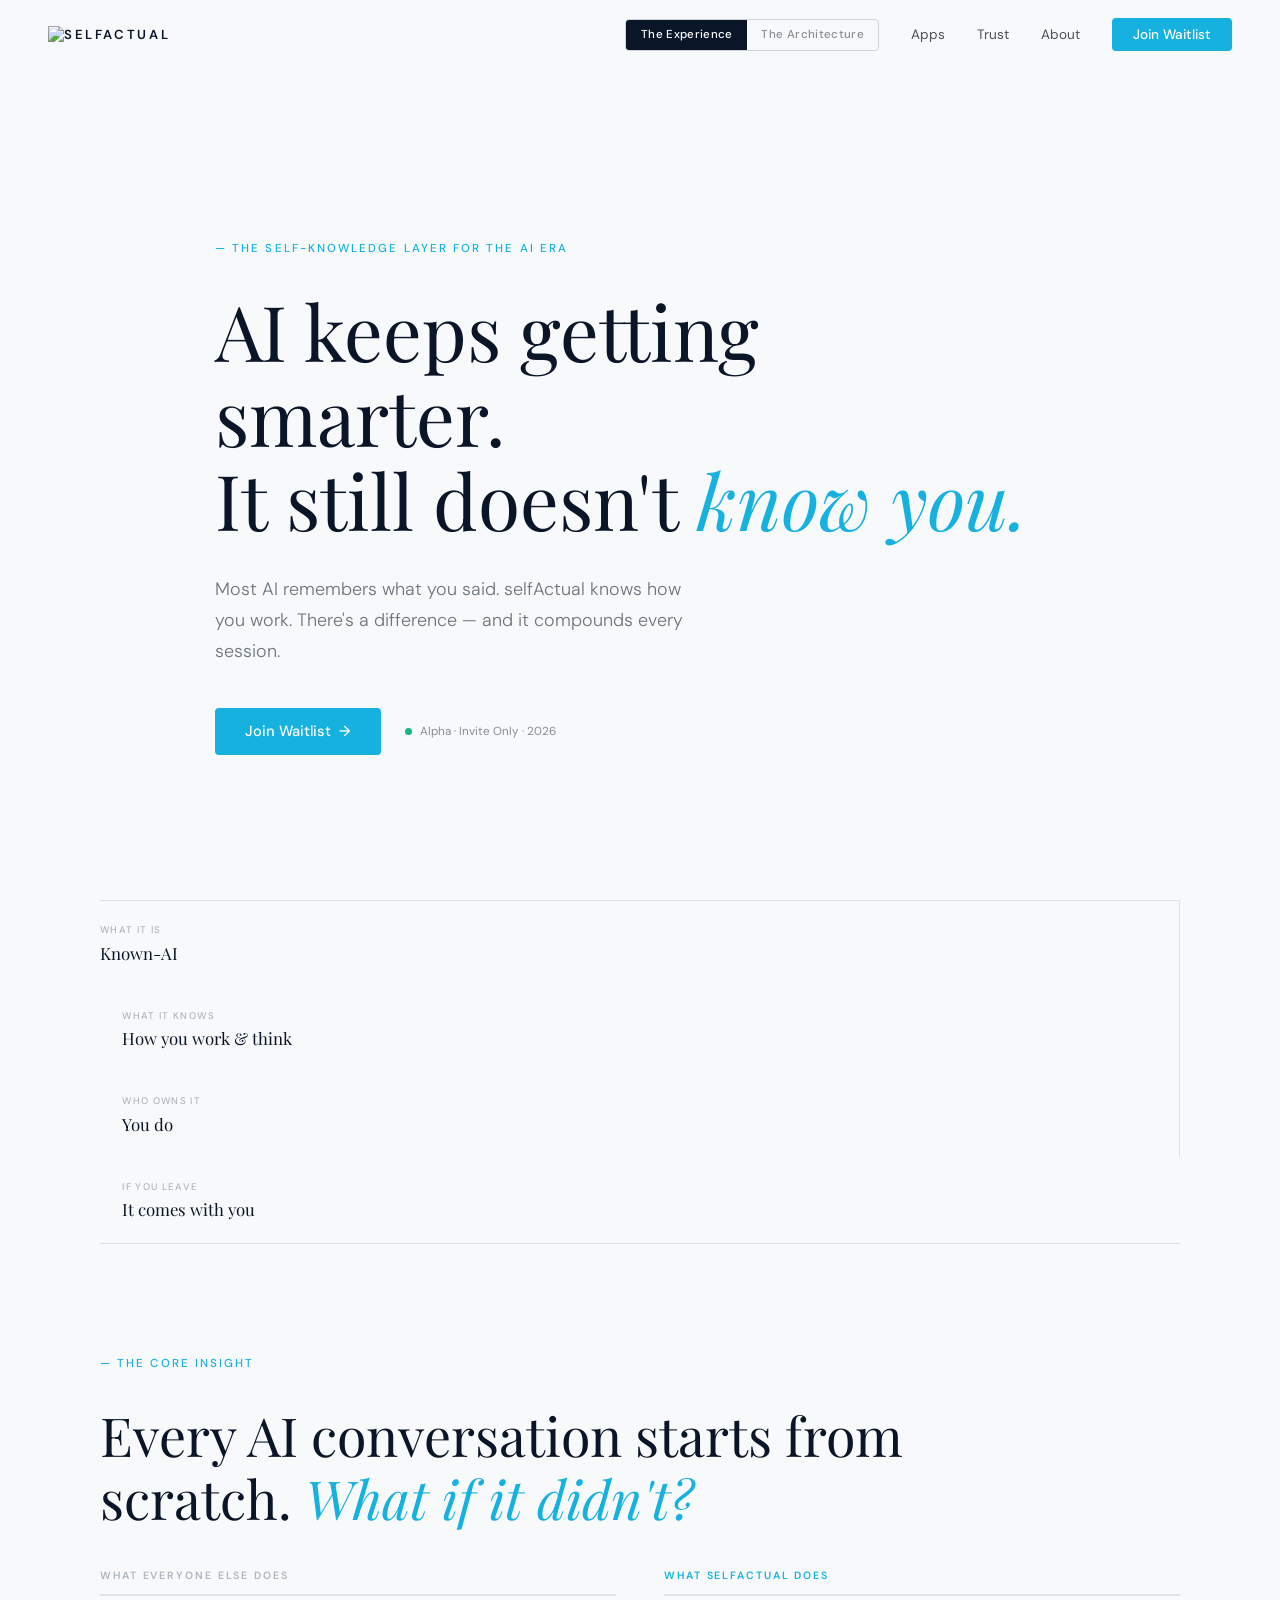
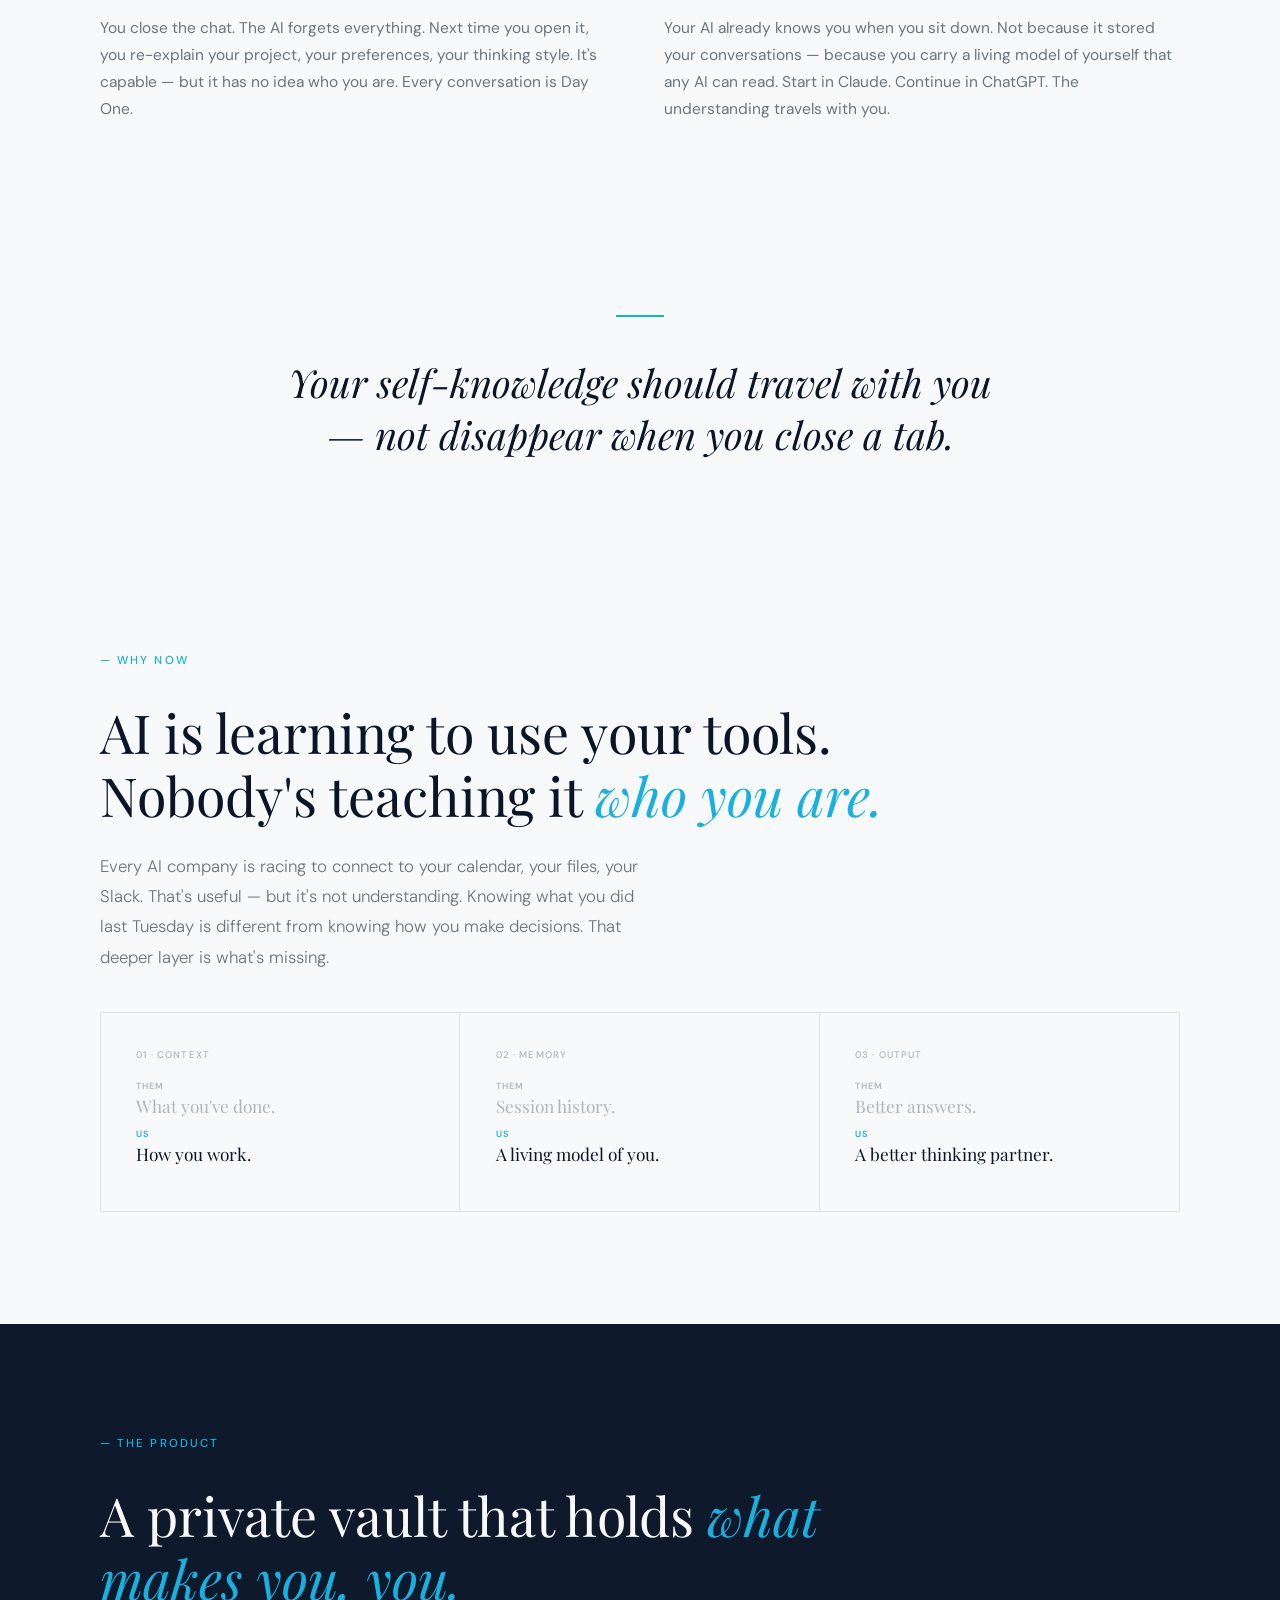
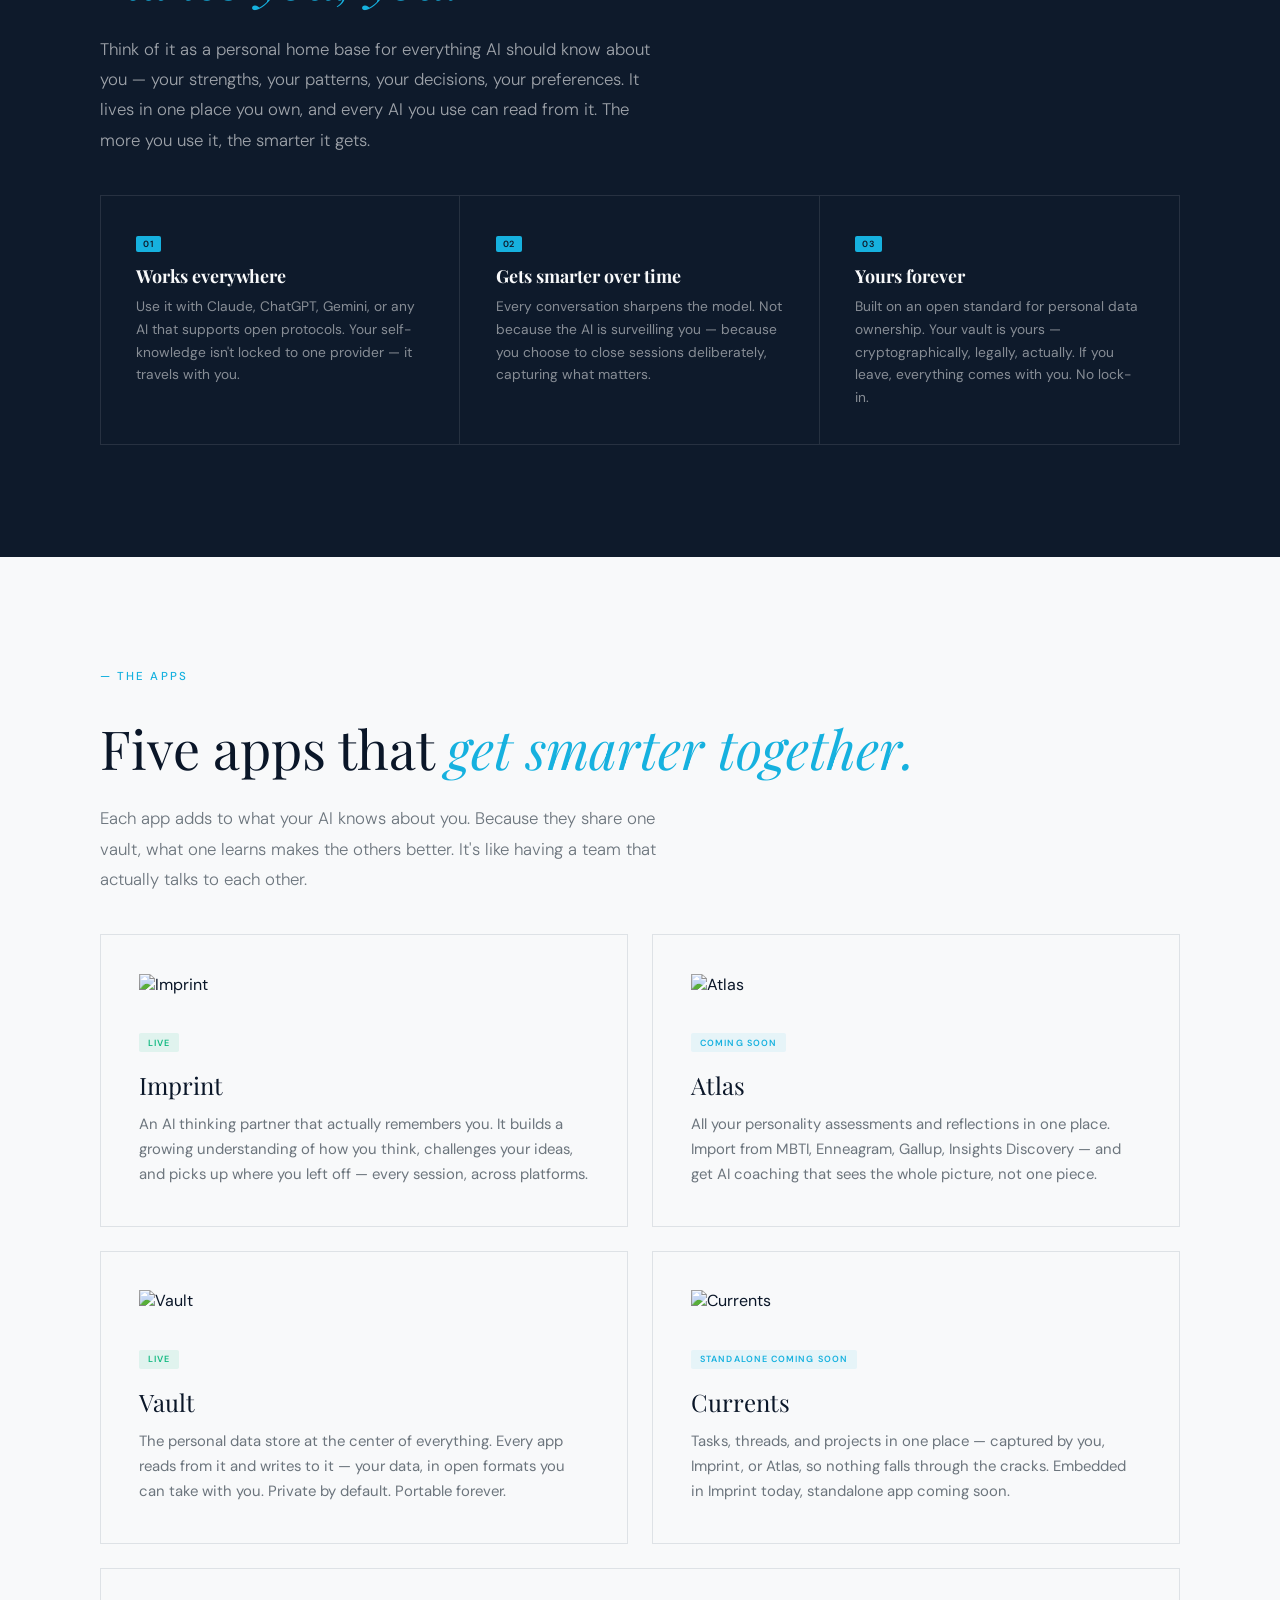
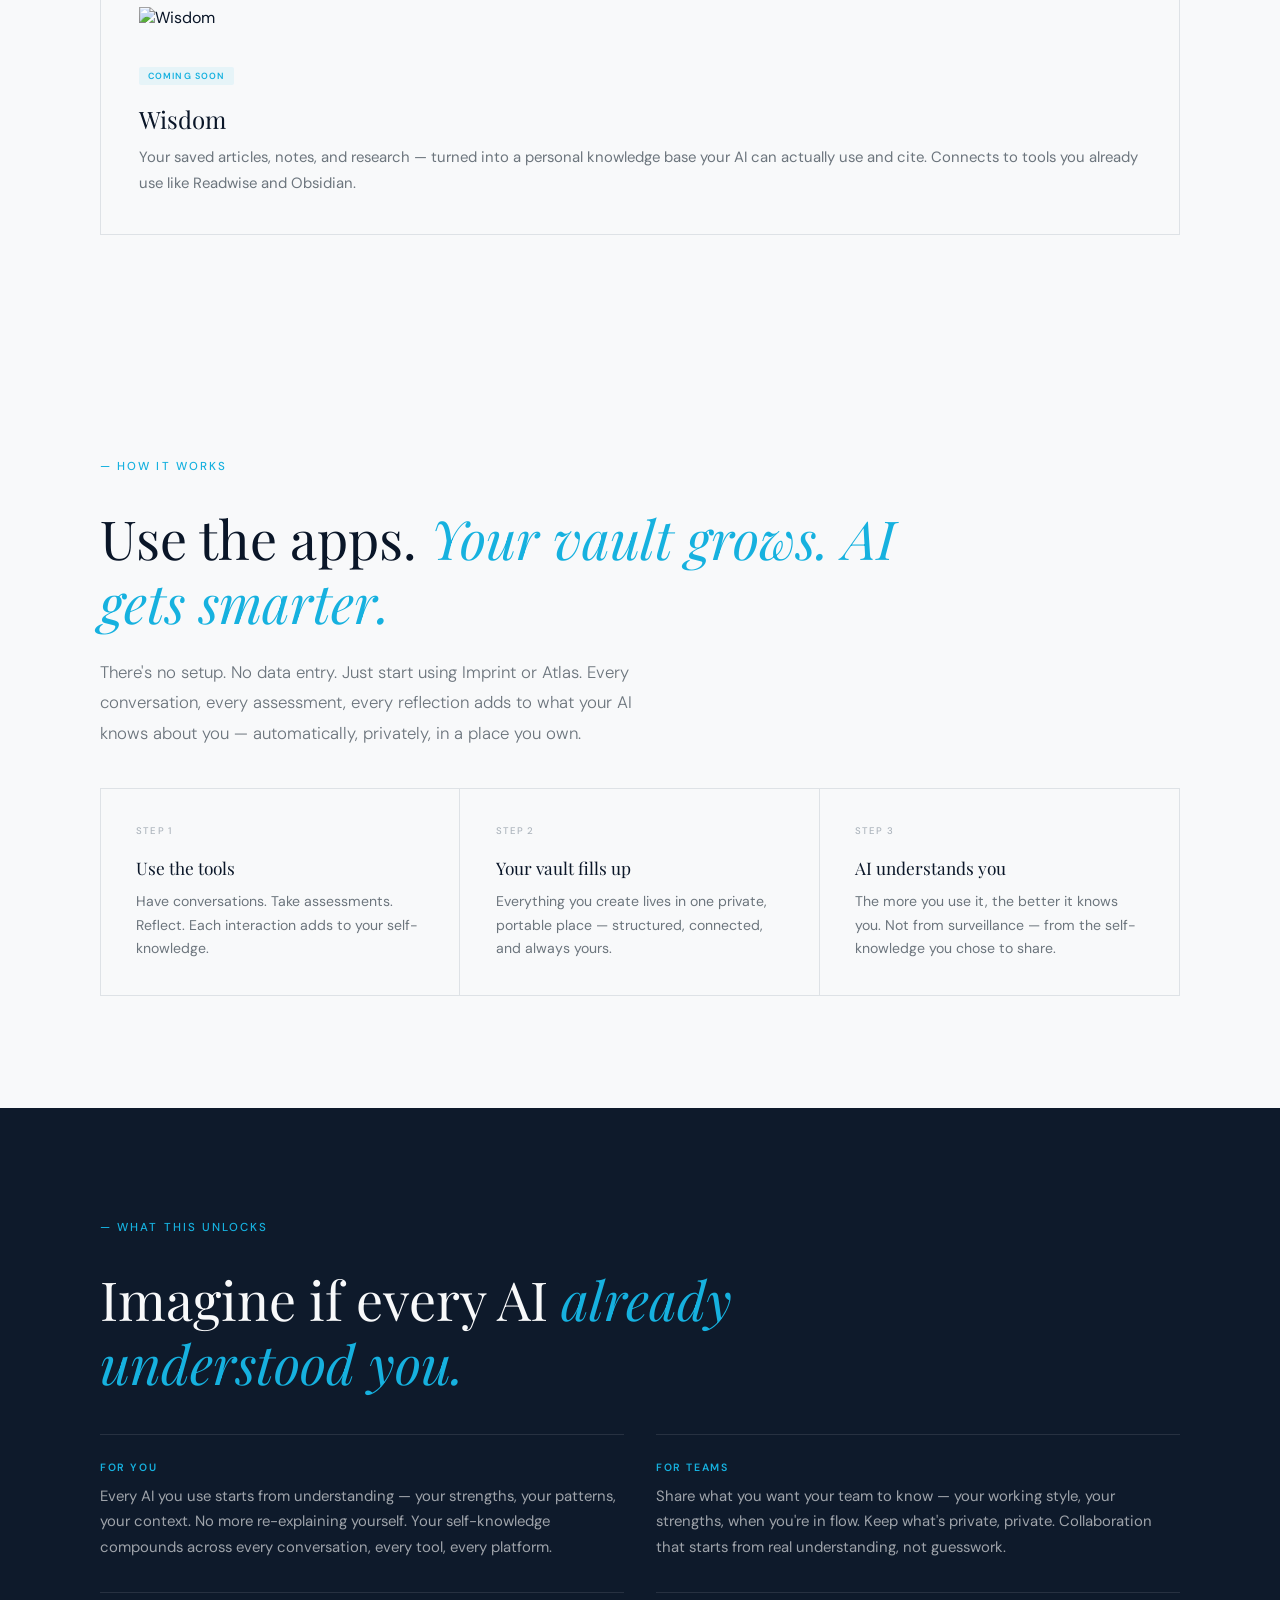
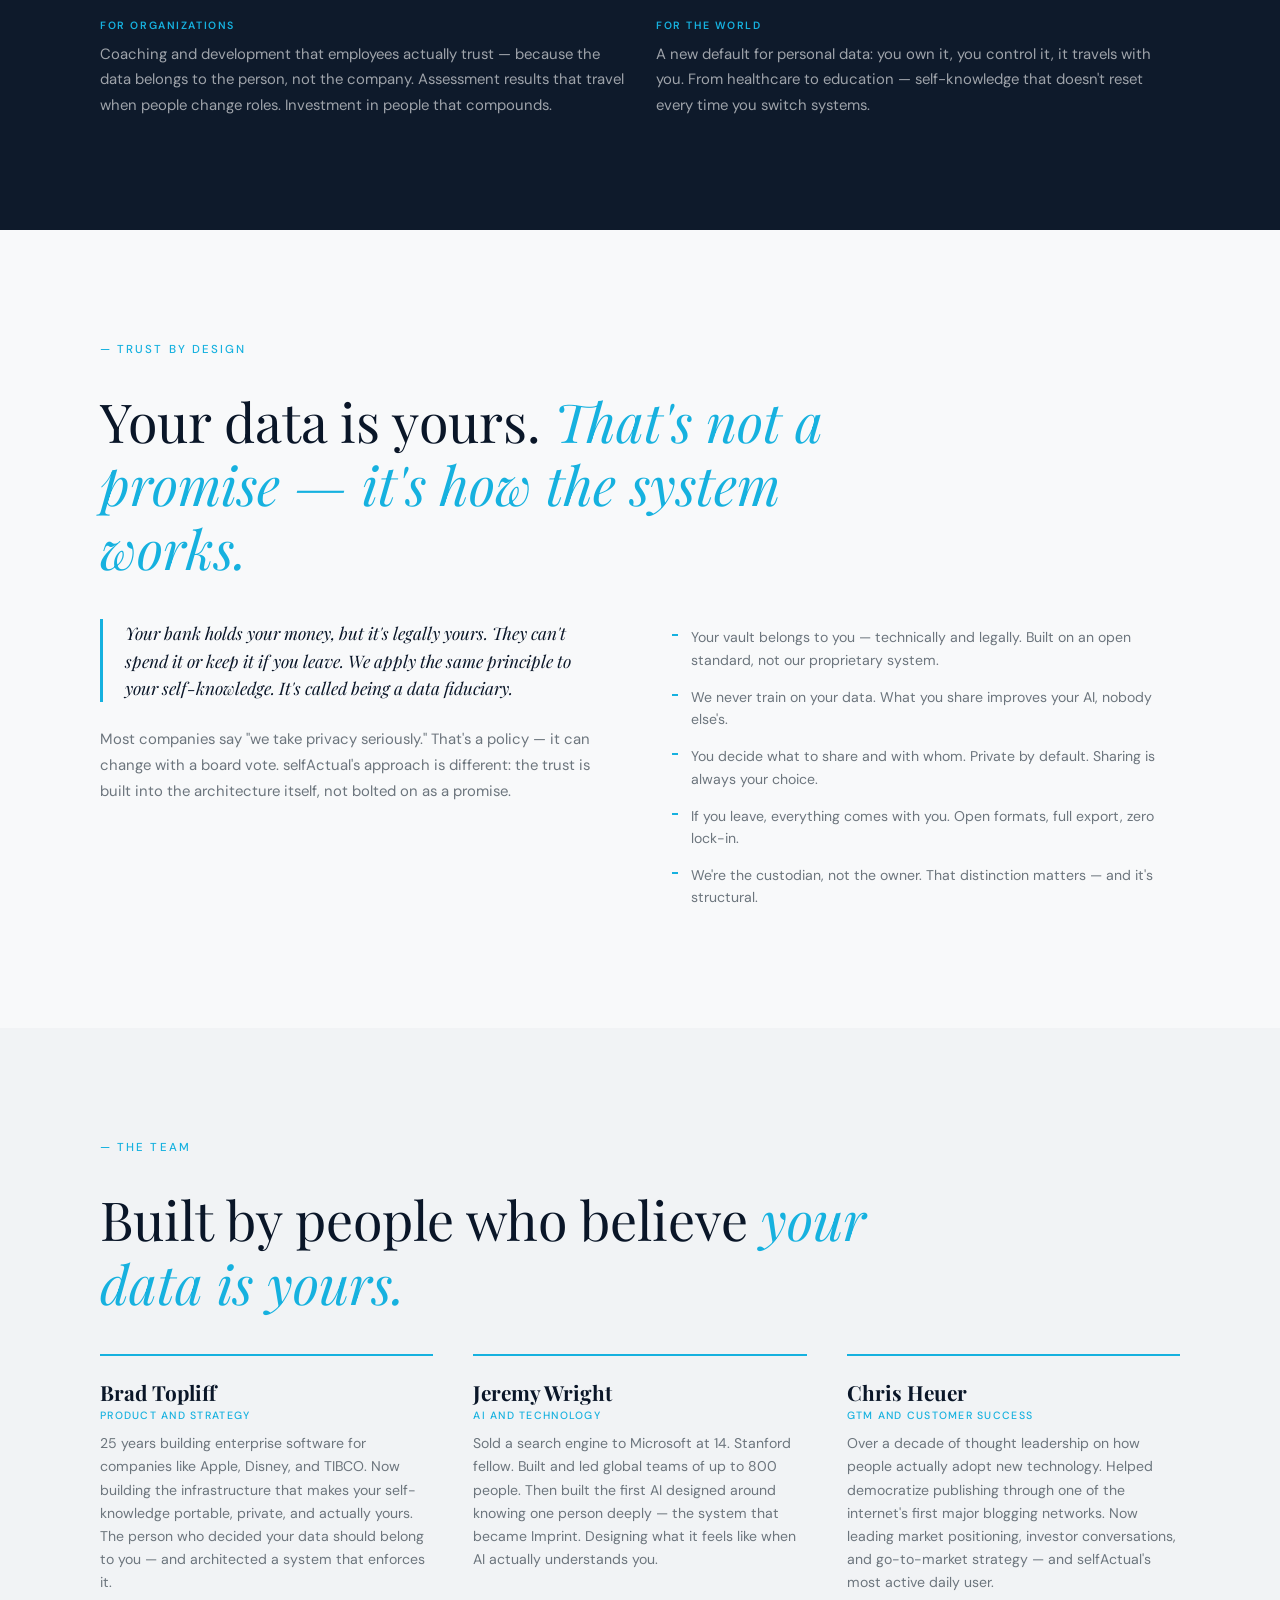
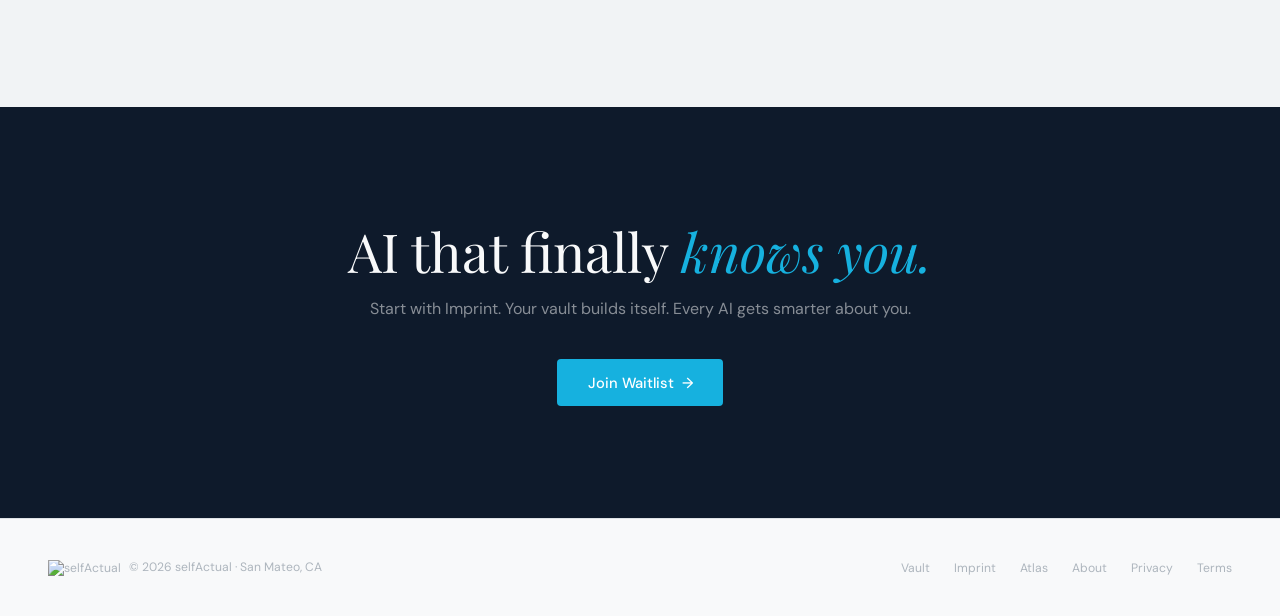
==== commit 0e174361: "newsite: update team role titles Brad -> Product and Strategy, Jeremy -> AI and Technology, Chris ->" ====
--- a/newsite/index.html
+++ b/newsite/index.html
@@ -755,19 +755,19 @@
     <div class="team-grid">
       <div class="team-card rv">
         <h3>Brad Topliff</h3>
-        <div class="role">CEO</div>
+        <div class="role">Product and Strategy</div>
         <p class="mode-exp">25 years building enterprise software for companies like Apple, Disney, and TIBCO. Now building the infrastructure that makes your self-knowledge portable, private, and actually yours. The person who decided your data should belong to you — and architected a system that enforces it.</p>
         <p class="mode-arch">25 years in enterprise software architecture (Apple, Disney, TIBCO SaaS). Architected selfActual's Solid vault infrastructure, MCP bridge, multi-pod topology, and platform API gateway. Designed the fiduciary custody model. W3C Solid ecosystem contributor.</p>
       </div>
       <div class="team-card rv">
         <h3>Jeremy Wright</h3>
-        <div class="role">CTO</div>
+        <div class="role">AI and Technology</div>
         <p class="mode-exp">Sold a search engine to Microsoft at 14. Stanford fellow. Built and led global teams of up to 800 people. Then built the first AI designed around knowing one person deeply — the system that became Imprint. Designing what it feels like when AI actually understands you.</p>
         <p class="mode-arch">Sold a search engine to Microsoft at 14. Stanford fellow. Former agency leader ($500M annual book, teams of 3–800). Built the first AI system designed around a single known operator — the behavioral model, gear framework, and session lifecycle that make Imprint's operator model persistent and calibrating.</p>
       </div>
       <div class="team-card rv">
         <h3>Chris Heuer</h3>
-        <div class="role">Go-to-Market</div>
+        <div class="role">GTM and Customer Success</div>
         <p class="mode-exp">Over a decade of thought leadership on how people actually adopt new technology. Helped democratize publishing through one of the internet's first major blogging networks. Now leading market positioning, investor conversations, and go-to-market strategy — and selfActual's most active daily user.</p>
         <p class="mode-arch">Decade-plus thought leadership on organizational transformation and AI adoption. Co-created professional blogging ecosystem (b5media). Leads market positioning, GTM strategy, and investor relations. Most active internal dogfooder — surfaces friction, use cases, and product insights from daily professional use.</p>
       </div>
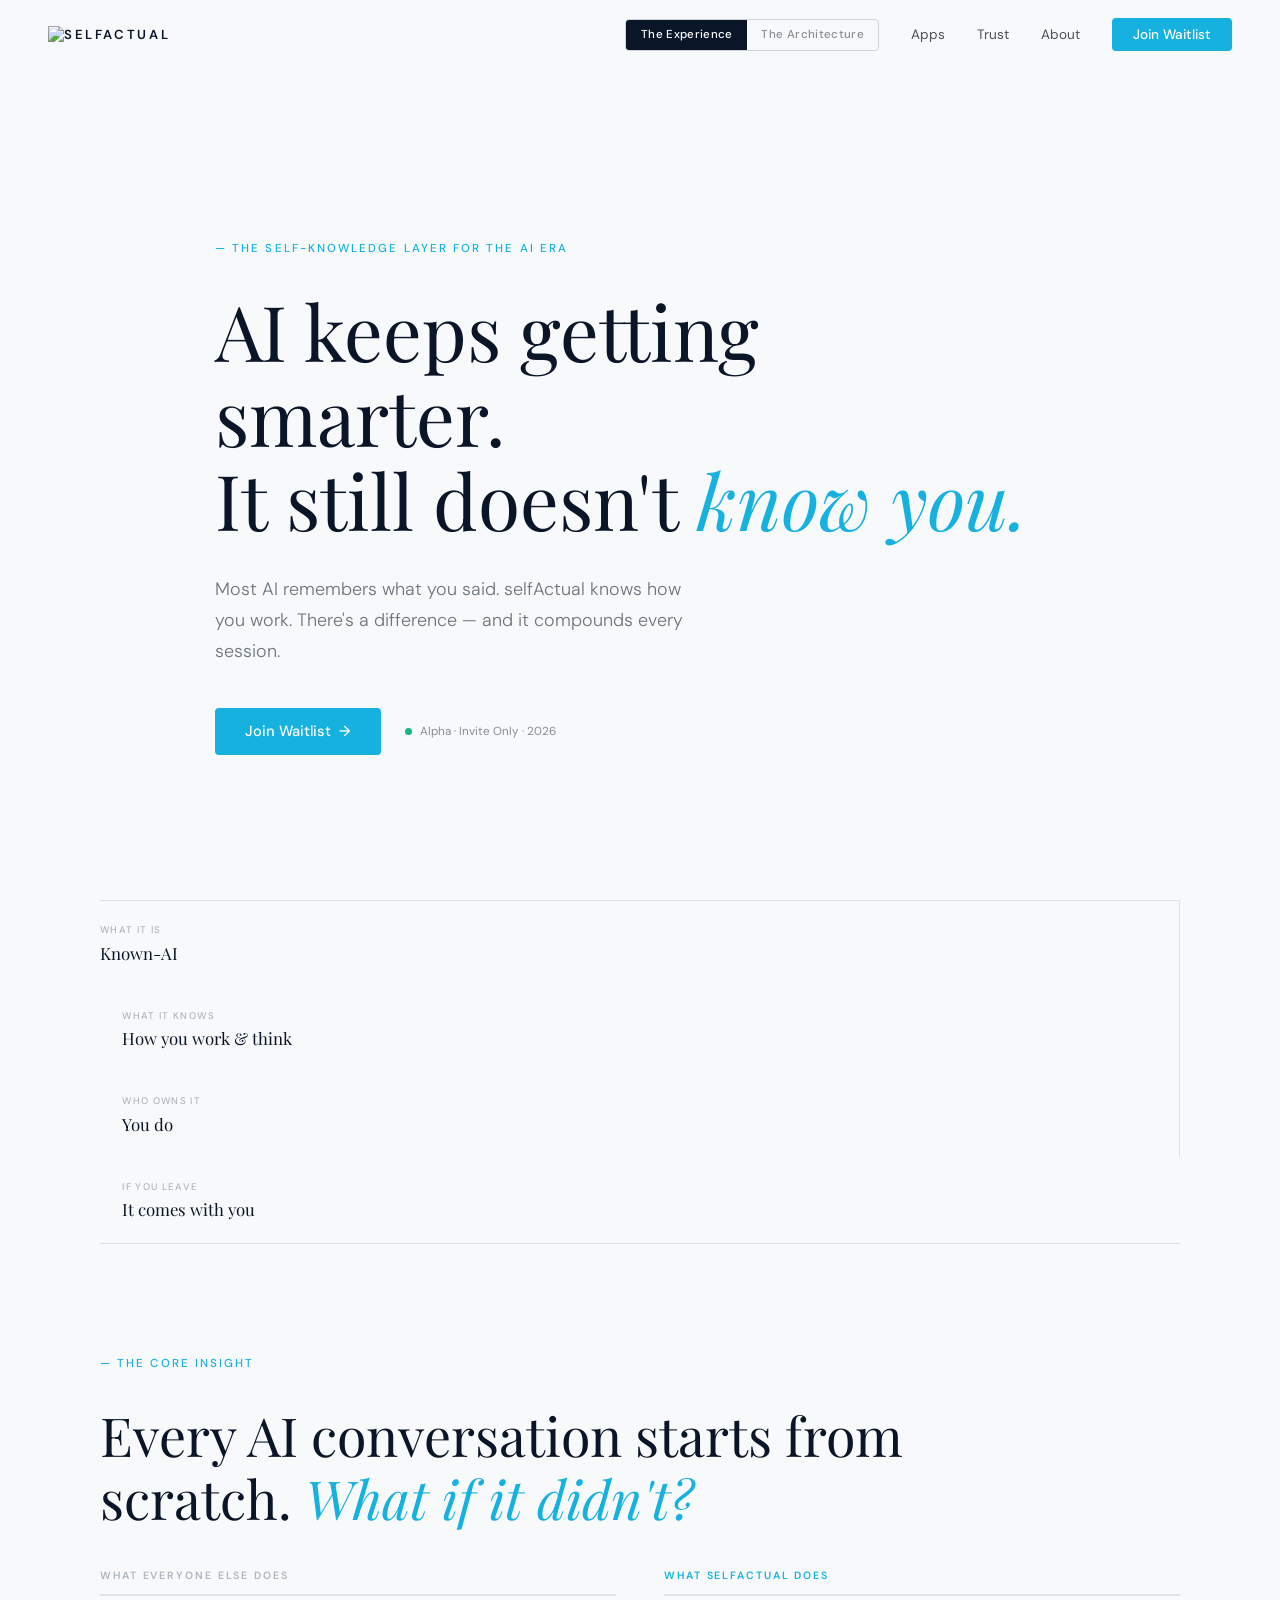
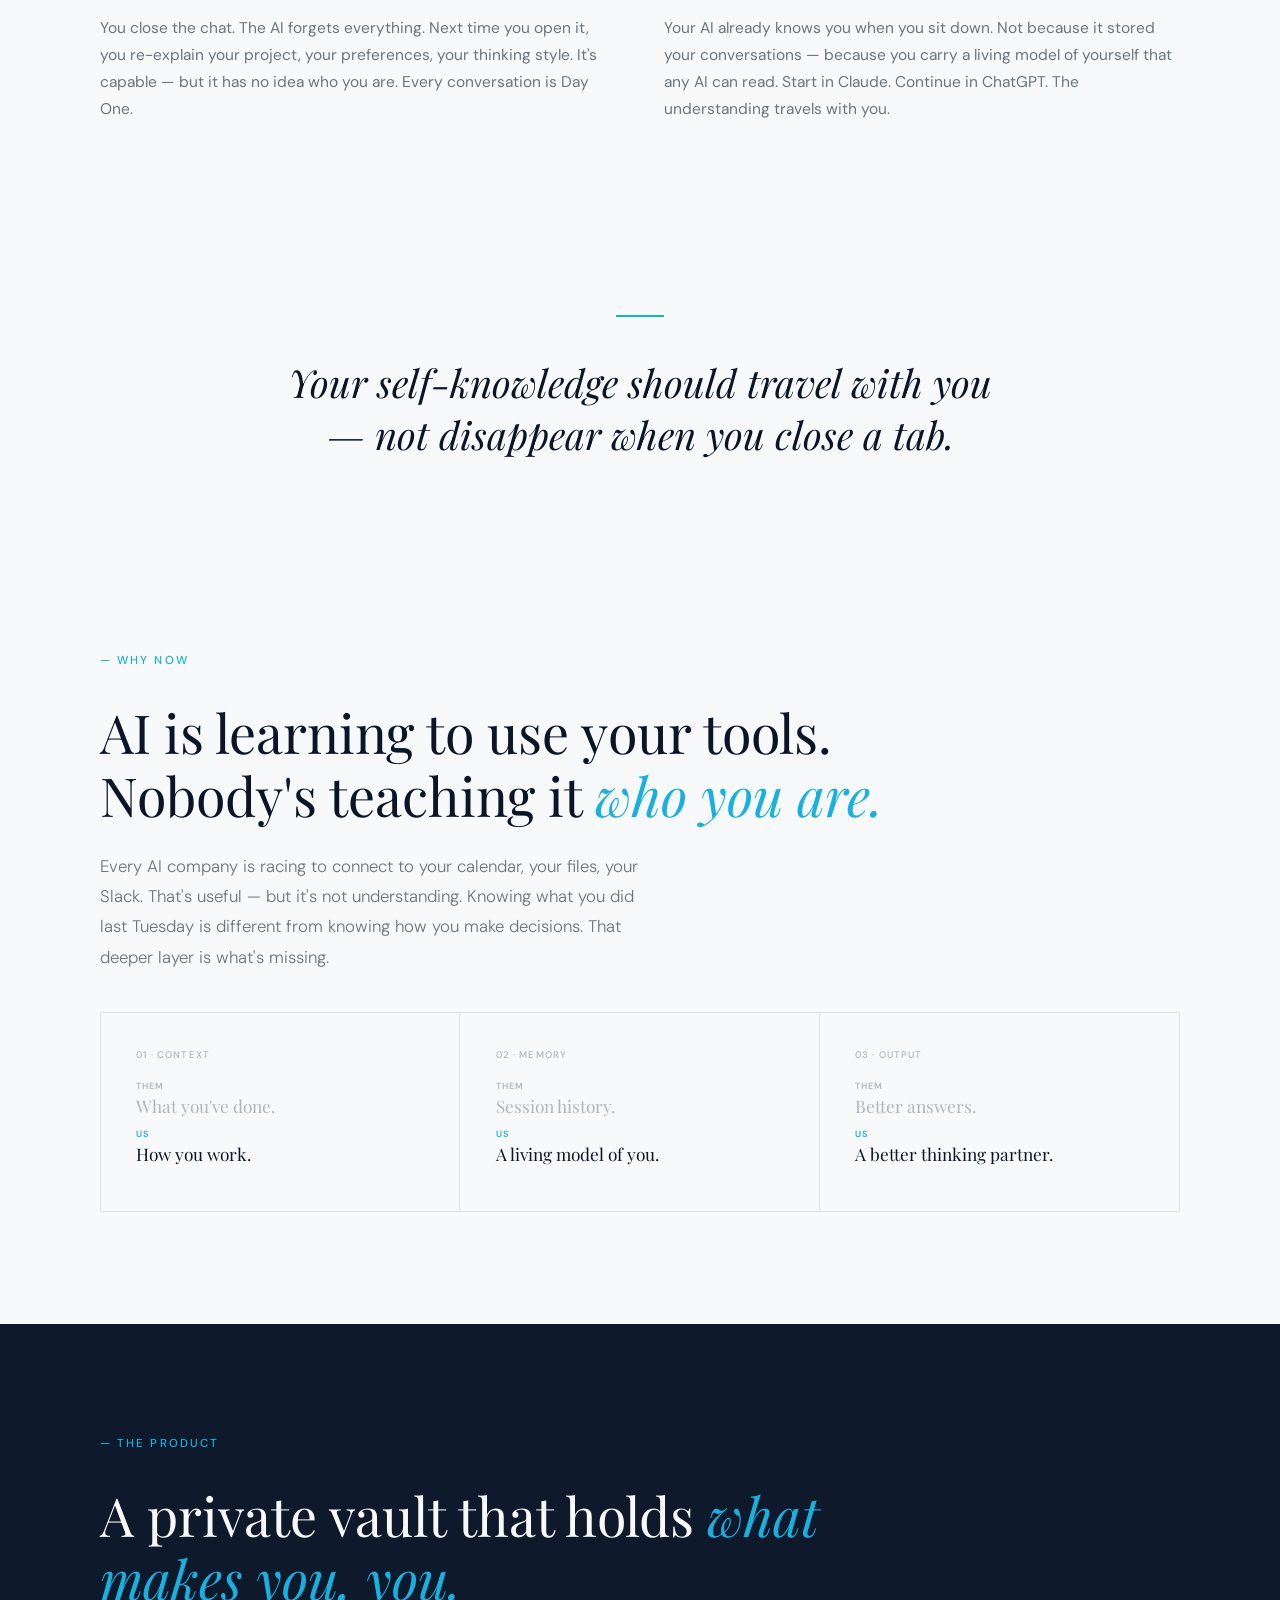
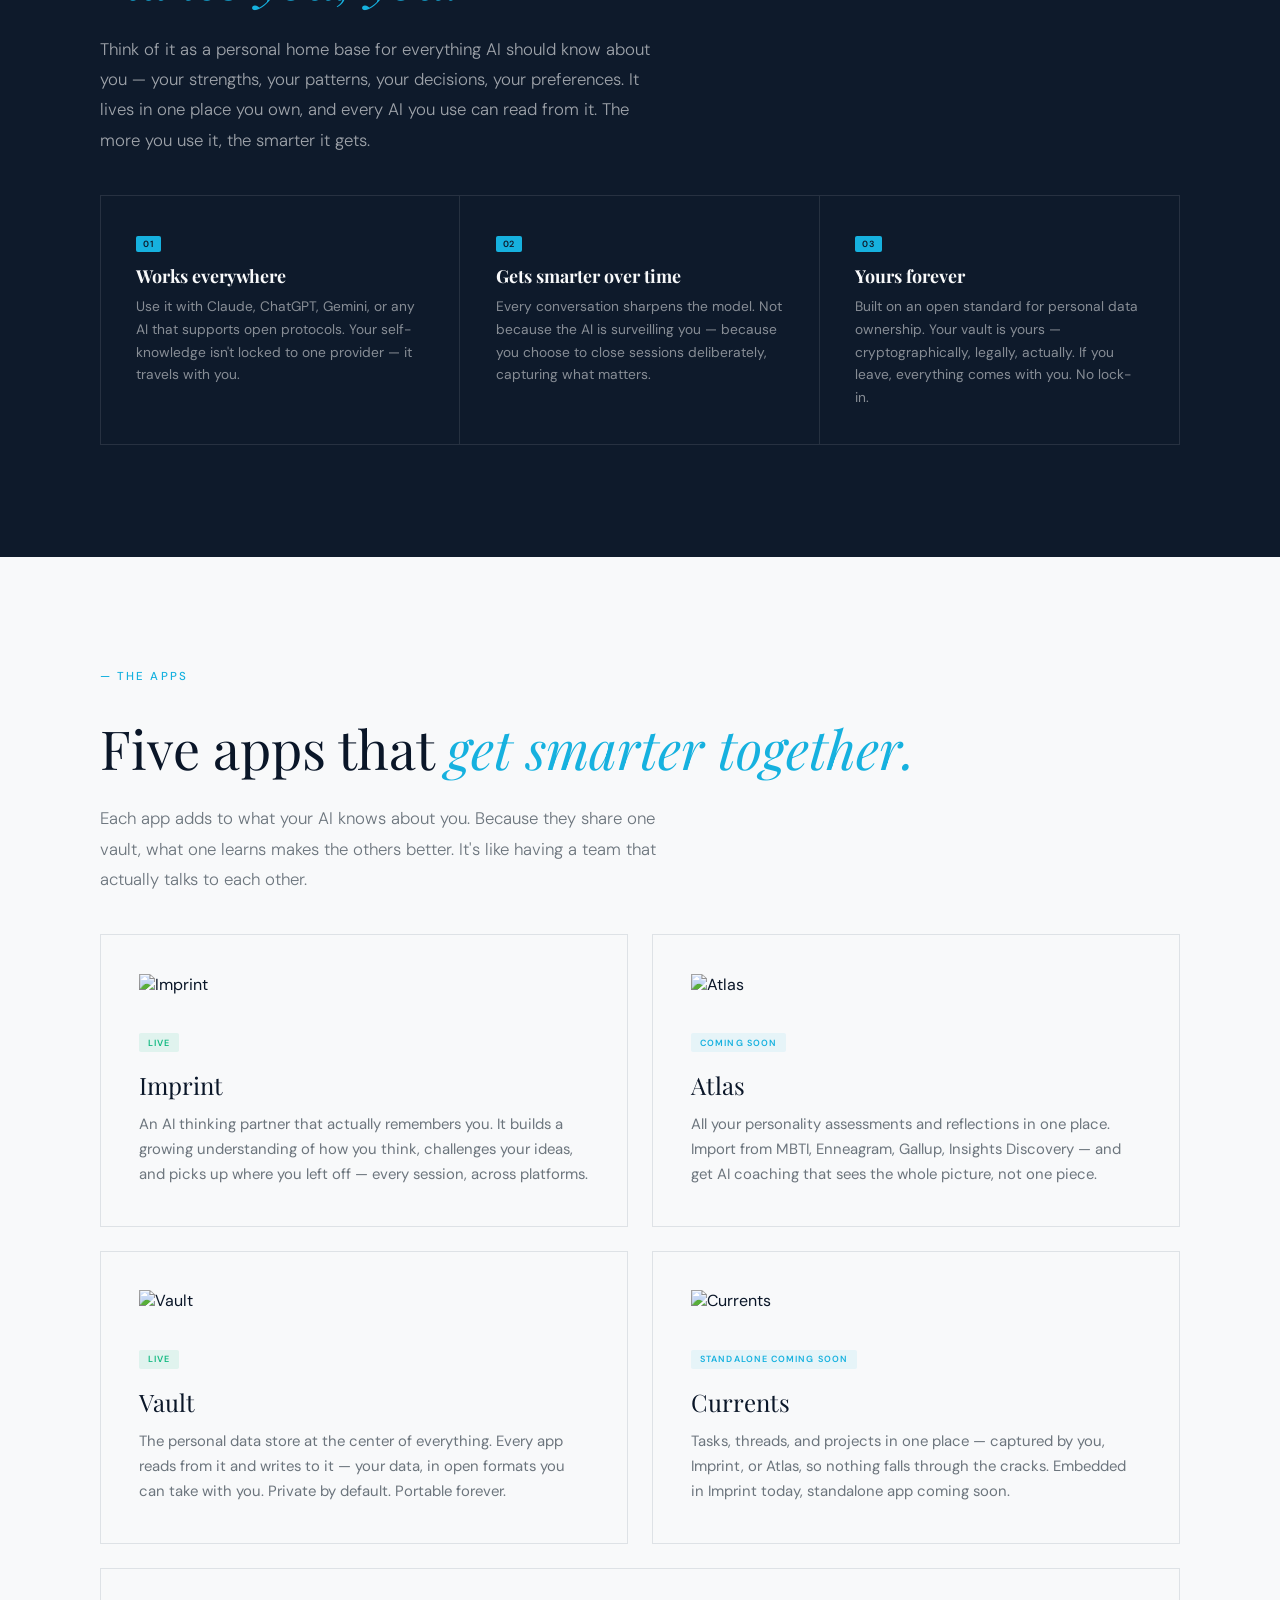
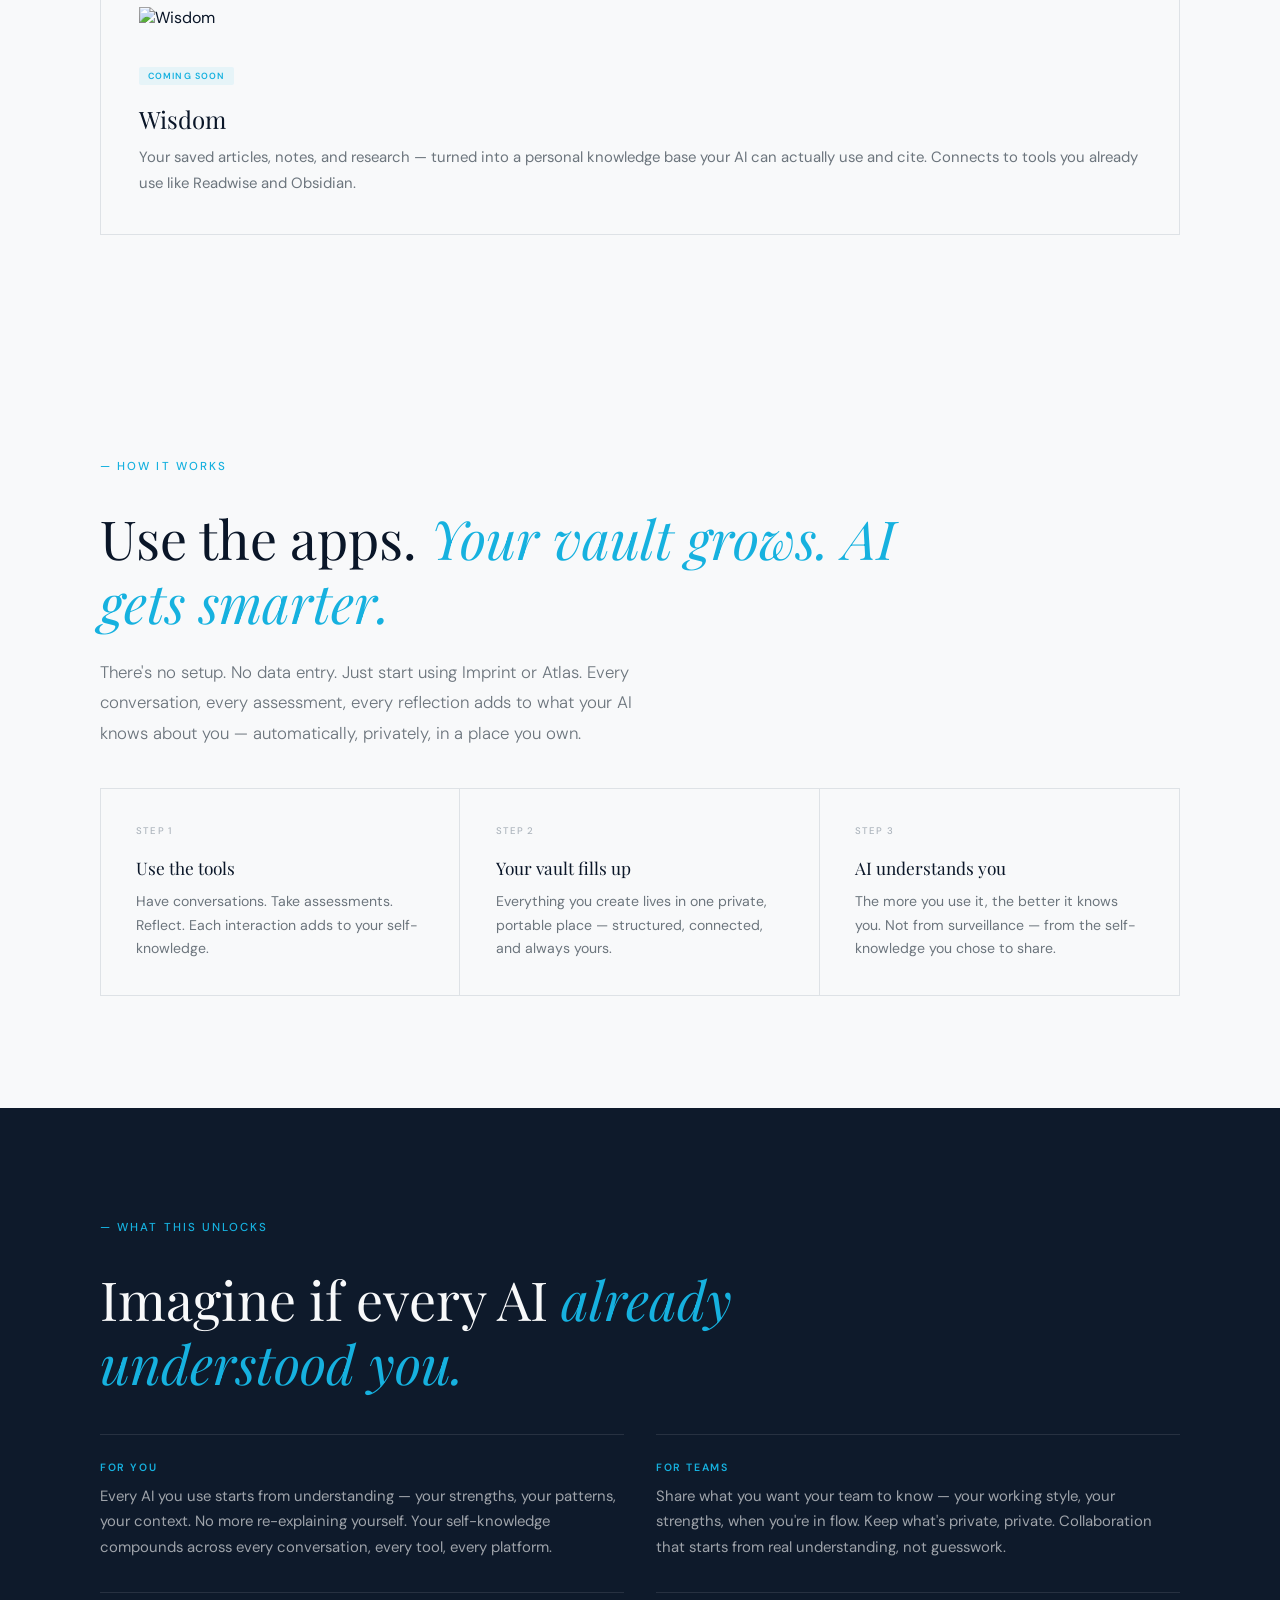
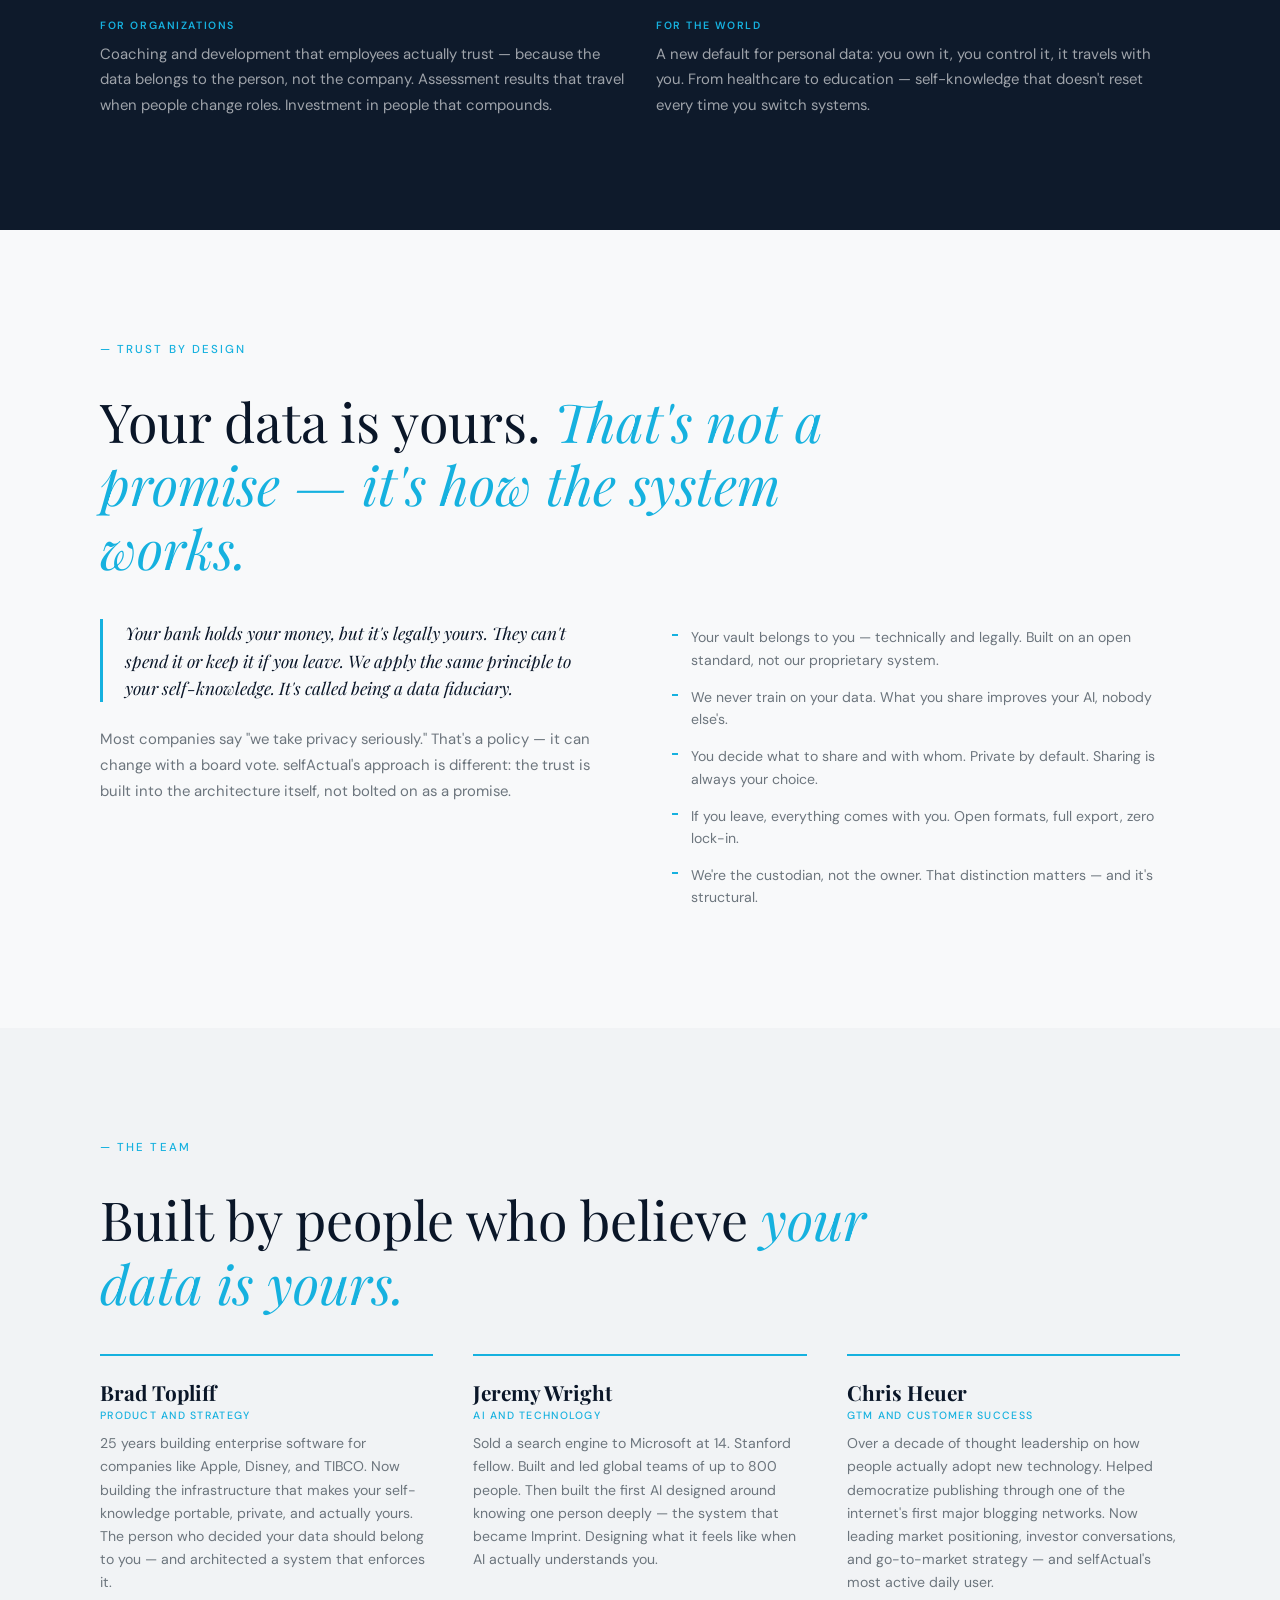
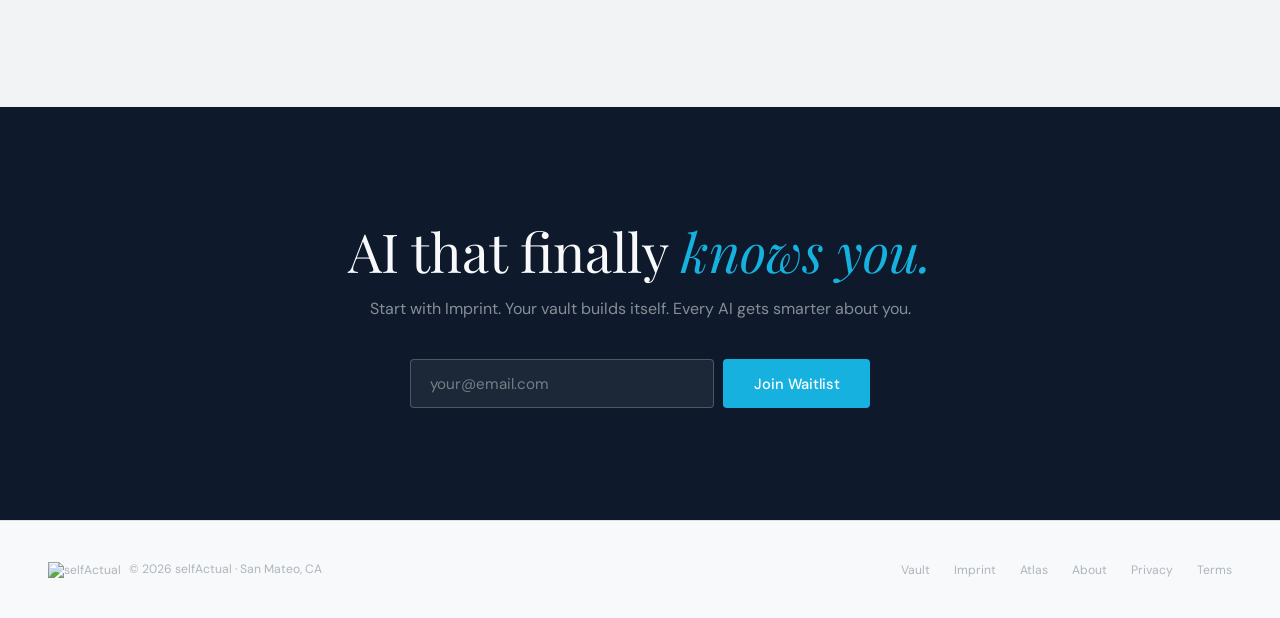
==== commit 58991c14: "newsite: port waitlist signup form from main site Add the email-capture waitlist + details follow-up" ====
--- a/newsite/index.html
+++ b/newsite/index.html
@@ -14,6 +14,8 @@
       --sa-blue-soft: rgba(22,177,223,0.08);
       --imprint-purple: #7C3AED;
       --atlas-green: #10B981;
+      --coral: #e5484d;
+      --cyan: #10B981;
       --navy: #0a1628;
       --navy-mid: #0e1a2b;
       --white: #f8f9fa;
@@ -319,6 +321,37 @@
     }
     .final-cta .hl { margin:0 auto 1rem; text-align:center; }
     .final-cta .sub { color:rgba(255,255,255,0.5); margin-bottom:2.5rem; font-size:1rem; }
+
+    /* ---- WAITLIST FORM (ported from main site) ---- */
+    .waitlist {
+      display:flex; gap:0.6rem; max-width:460px; margin:0 auto;
+      flex-wrap:wrap; justify-content:center;
+    }
+    .waitlist input[type="email"] {
+      flex:1 1 240px; padding:0.85rem 1.2rem;
+      border:1px solid rgba(255,255,255,0.22); border-radius:4px;
+      background:rgba(255,255,255,0.06); color:var(--white);
+      font-family:var(--sans); font-size:0.95rem; outline:none;
+      transition:border-color 0.2s;
+    }
+    .waitlist input[type="email"]:focus { border-color:var(--sa-blue); }
+    .waitlist input[type="email"]::placeholder { color:rgba(255,255,255,0.4); }
+    .waitlist-details { max-width:460px; margin:1.25rem auto 0; text-align:left; }
+    .waitlist-details .wd-label { font-size:0.9rem; color:rgba(255,255,255,0.6); margin-bottom:0.75rem; }
+    .waitlist-details .wd-row { display:grid; grid-template-columns:1fr 1fr; gap:0.6rem; }
+    .waitlist-details input, .waitlist-details textarea {
+      width:100%; padding:0.75rem 1rem; margin-top:0.6rem;
+      border:1px solid rgba(255,255,255,0.22); border-radius:4px;
+      background:rgba(255,255,255,0.06); color:var(--white);
+      font-family:var(--sans); font-size:0.9rem; outline:none;
+    }
+    .waitlist-details .wd-row input { margin-top:0; }
+    .waitlist-details input:focus, .waitlist-details textarea:focus { border-color:var(--sa-blue); }
+    .waitlist-details input::placeholder, .waitlist-details textarea::placeholder { color:rgba(255,255,255,0.4); }
+    .waitlist-details textarea { min-height:80px; resize:vertical; }
+    .waitlist-details .btn-primary { margin-top:0.75rem; width:100%; justify-content:center; }
+    /* form submit buttons don't get the nav arrow */
+    .waitlist .btn-primary::after, .waitlist-details .btn-primary::after { content:none; }
 
     /* ---- FOOTER ---- */
     footer {
@@ -784,7 +817,20 @@
     </h2>
     <p class="sub rv mode-exp">Start with Imprint. Your vault builds itself. Every AI gets smarter about you.</p>
     <p class="sub rv mode-arch">Solid vaults. MCP bridge. Fiduciary custody. Live and shipping.</p>
-    <a href="#" class="btn-primary rv">Join Waitlist</a>
+    <div class="waitlist rv" id="waitlist-cta">
+      <input type="email" placeholder="your@email.com" aria-label="Email address">
+      <button class="btn-primary" onclick="handleWaitlist(this)">Join Waitlist</button>
+    </div>
+    <div class="waitlist-details" style="display:none;">
+      <p class="wd-label">Tell us a bit about yourself</p>
+      <div class="wd-row">
+        <input type="text" name="firstName" placeholder="First name" aria-label="First name">
+        <input type="text" name="lastName" placeholder="Last name" aria-label="Last name">
+      </div>
+      <input type="text" name="company" placeholder="Company" aria-label="Company">
+      <textarea name="details" placeholder="Anything else you'd like us to know..." aria-label="Additional details"></textarea>
+      <button class="btn-primary" onclick="handleDetails(this)">Send</button>
+    </div>
   </div>
 </section>
 
@@ -833,6 +879,115 @@
 window.addEventListener('scroll', () => {
   document.getElementById('nav').classList.toggle('scrolled', window.scrollY > 40);
 });
+
+// ---- Waitlist (ported from the main site; same Cloudflare Worker backend) ----
+const WAITLIST_API = 'https://selfactual-waitlist.selfactual.workers.dev';
+
+async function handleWaitlist(btn) {
+  const container = btn.parentElement;
+  const input = container.querySelector('input');
+  const email = input ? input.value.trim() : '';
+
+  if (!email || !email.includes('@')) {
+    input.style.borderColor = 'var(--coral)';
+    input.setAttribute('placeholder', 'Please enter a valid email');
+    setTimeout(() => {
+      input.style.borderColor = '';
+      input.setAttribute('placeholder', 'your@email.com');
+    }, 2000);
+    return;
+  }
+
+  const source = 'NewSite';
+
+  btn.textContent = 'Sending...';
+  btn.disabled = true;
+
+  let firstTouch = {};
+  try { firstTouch = JSON.parse(localStorage.getItem('sa_first_touch') || '{}'); } catch (e) {}
+
+  const payload = {
+    email,
+    source,
+    ...firstTouch,
+    current_url: window.location.href,
+    screen_width: window.screen.width,
+    tz_client: Intl.DateTimeFormat().resolvedOptions().timeZone,
+  };
+
+  try {
+    const res = await fetch(WAITLIST_API, {
+      method: 'POST',
+      headers: { 'Content-Type': 'application/json' },
+      body: JSON.stringify(payload),
+    });
+
+    if (res.ok) {
+      btn.textContent = 'You’re on the list ✓';
+      btn.style.background = 'var(--cyan)';
+      input.disabled = true;
+
+      if (typeof window.Intercom === 'function') {
+        window.Intercom('update', { email });
+      }
+
+      // Show the details follow-up
+      const details = container.parentElement.querySelector('.waitlist-details');
+      if (details) {
+        details.style.display = 'block';
+        details.dataset.email = email;
+      }
+    } else {
+      btn.textContent = 'Something went wrong';
+      btn.style.background = 'var(--coral)';
+      btn.disabled = false;
+    }
+  } catch (e) {
+    btn.textContent = 'Something went wrong';
+    btn.style.background = 'var(--coral)';
+    btn.disabled = false;
+  }
+}
+
+async function handleDetails(btn) {
+  const container = btn.parentElement;
+  const firstName = (container.querySelector('[name="firstName"]').value || '').trim();
+  const lastName = (container.querySelector('[name="lastName"]').value || '').trim();
+  const company = (container.querySelector('[name="company"]').value || '').trim();
+  const details = (container.querySelector('[name="details"]').value || '').trim();
+  const email = container.dataset.email;
+
+  if (!email || (!firstName && !lastName && !company && !details)) {
+    container.style.display = 'none';
+    return;
+  }
+
+  btn.textContent = 'Sending...';
+  btn.disabled = true;
+
+  try {
+    const res = await fetch(WAITLIST_API, {
+      method: 'PATCH',
+      headers: { 'Content-Type': 'application/json' },
+      body: JSON.stringify({ email, firstName, lastName, company, details }),
+    });
+
+    if (res.ok) {
+      btn.textContent = 'Thanks!';
+      btn.style.background = 'var(--cyan)';
+      container.querySelectorAll('input, textarea').forEach(el => el.disabled = true);
+      setTimeout(() => { container.style.display = 'none'; }, 1200);
+    } else {
+      btn.textContent = 'Something went wrong';
+      btn.style.background = 'var(--coral)';
+      btn.disabled = false;
+    }
+  } catch (e) {
+    btn.textContent = 'Something went wrong';
+    btn.style.background = 'var(--coral)';
+    btn.disabled = false;
+  }
+}
 </script>
 </body>
 </html>
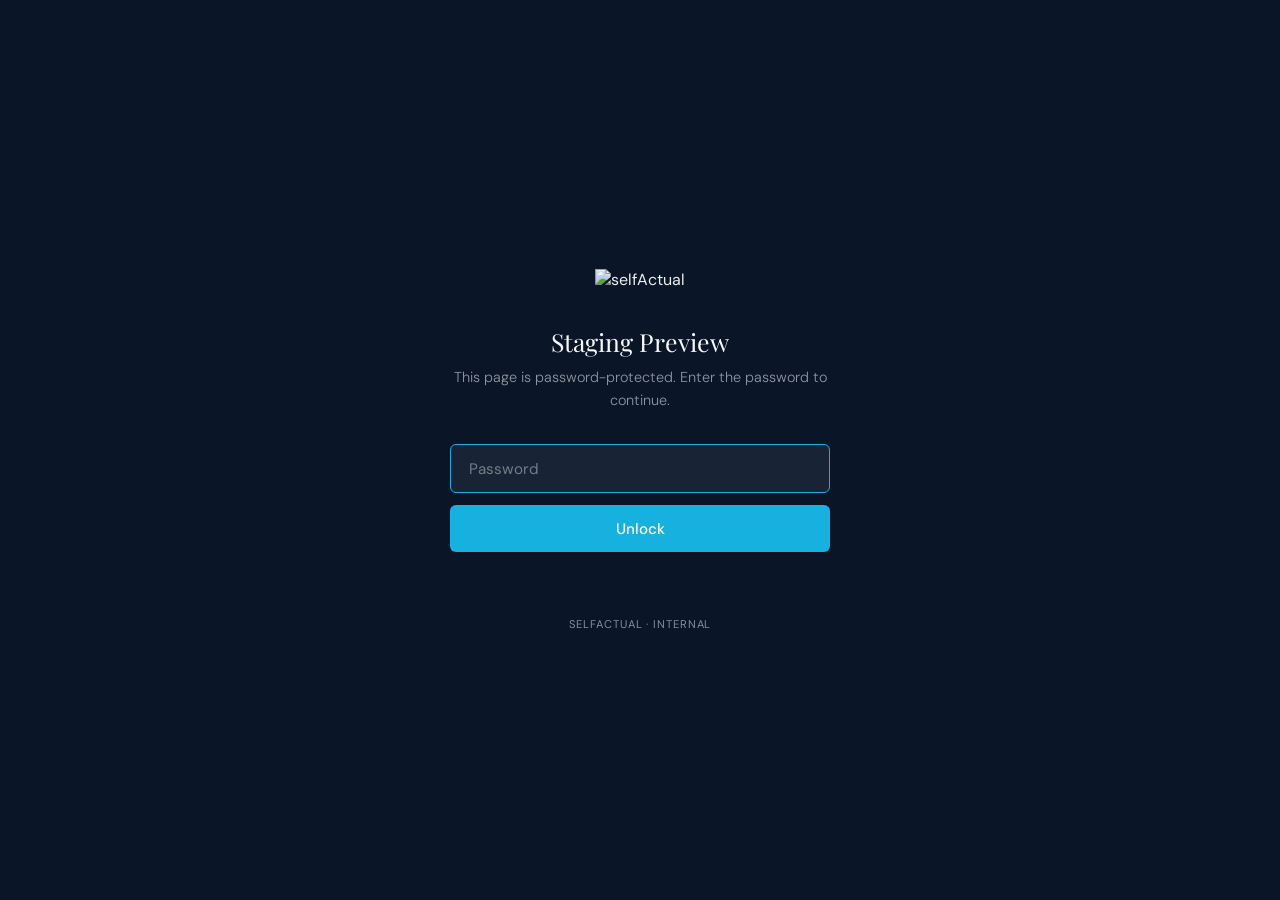
==== commit 4ca59c49: "Move book section off live root into password-gated newsite/ staging The "a.i. & I" book section was" ====
--- a/newsite/index.html
+++ b/newsite/index.html
@@ -1,993 +1,78 @@
 <!DOCTYPE html>
 <html lang="en">
 <head>
-  <meta charset="UTF-8">
-  <meta name="viewport" content="width=device-width, initial-scale=1.0">
-  <meta name="description" content="The self-knowledge layer for the AI era. Private vaults that make every AI agent actually personal.">
-  <title>selfActual — The self-knowledge layer for the AI era</title>
-  <link rel="preconnect" href="https://fonts.googleapis.com">
-  <link rel="preconnect" href="https://fonts.gstatic.com" crossorigin>
-  <link href="https://fonts.googleapis.com/css2?family=Playfair+Display:ital,wght@0,400;0,500;0,700;1,400;1,500&family=DM+Sans:ital,wght@0,300;0,400;0,500;0,600;1,300;1,400&display=swap" rel="stylesheet">
-  <style>
-    :root {
-      --sa-blue: #16b1df;
-      --sa-blue-soft: rgba(22,177,223,0.08);
-      --imprint-purple: #7C3AED;
-      --atlas-green: #10B981;
-      --coral: #e5484d;
-      --cyan: #10B981;
-      --navy: #0a1628;
-      --navy-mid: #0e1a2b;
-      --white: #f8f9fa;
-      --off-white: #f1f3f5;
-      --g100: #e9ecef; --g200: #dee2e6; --g300: #ced4da;
-      --g400: #adb5bd; --g500: #868e96; --g600: #6c757d; --g700: #495057;
-      --serif: 'Playfair Display', Georgia, serif;
-      --sans: 'DM Sans', -apple-system, sans-serif;
+<meta charset="UTF-8">
+<meta name="viewport" content="width=device-width, initial-scale=1.0">
+<meta name="robots" content="noindex,nofollow">
+<title>selfActual — Staging</title>
+<link rel="icon" type="image/png" href="../images/favicon.png">
+<link rel="preconnect" href="https://fonts.googleapis.com">
+<link rel="preconnect" href="https://fonts.gstatic.com" crossorigin>
+<link href="https://fonts.googleapis.com/css2?family=DM+Sans:wght@300;400;500;600&family=Playfair+Display:ital@0;1&display=swap" rel="stylesheet">
+<style>
+  :root{--sa-blue:#16b1df;--navy:#0a1628;--g500:#868e96;}
+  *{margin:0;padding:0;box-sizing:border-box;}
+  body{font-family:'DM Sans',-apple-system,sans-serif;background:var(--navy);color:#f8f9fa;min-height:100vh;display:flex;align-items:center;justify-content:center;padding:1.5rem;-webkit-font-smoothing:antialiased;}
+  .card{width:100%;max-width:380px;text-align:center;}
+  .logo{height:30px;margin-bottom:2.2rem;opacity:0.95;}
+  h1{font-family:'Playfair Display',Georgia,serif;font-weight:400;font-size:1.55rem;margin-bottom:0.5rem;}
+  .sub{font-size:0.9rem;font-weight:300;color:rgba(255,255,255,0.55);margin-bottom:2rem;line-height:1.6;}
+  form{display:flex;flex-direction:column;gap:0.75rem;}
+  input{padding:0.85rem 1.1rem;border:1px solid rgba(255,255,255,0.2);border-radius:6px;background:rgba(255,255,255,0.06);color:#fff;font-family:inherit;font-size:0.95rem;outline:none;transition:border-color .2s;}
+  input:focus{border-color:var(--sa-blue);}
+  input::placeholder{color:rgba(255,255,255,0.4);}
+  button{padding:0.85rem 1.1rem;border:none;border-radius:6px;background:var(--sa-blue);color:#fff;font-family:inherit;font-size:0.95rem;font-weight:500;cursor:pointer;transition:background .2s;}
+  button:hover{background:#1299c4;}
+  button:disabled{opacity:0.6;cursor:default;}
+  .err{min-height:1.1rem;margin-top:0.6rem;font-size:0.8rem;color:#ff7a7d;opacity:0;transition:opacity .2s;}
+  .err.show{opacity:1;}
+  .hint{margin-top:1.6rem;font-size:0.7rem;letter-spacing:0.08em;text-transform:uppercase;color:var(--g500);}
+</style>
+</head>
+<body>
+  <div class="card">
+    <img class="logo" src="https://selfactual.ai/images/selfactual_logo.png" alt="selfActual">
+    <h1>Staging Preview</h1>
+    <p class="sub">This page is password-protected. Enter the password to continue.</p>
+    <form id="f" autocomplete="off">
+      <input id="pw" type="password" placeholder="Password" aria-label="Password" autofocus>
+      <button id="go" type="submit">Unlock</button>
+      <div class="err" id="err">Incorrect password. Try again.</div>
+    </form>
+    <div class="hint">selfActual · internal</div>
+  </div>
+<script>
+(function(){
+  var SALT="dQUnE2RXZkkUHktXRd8kBA==", IV="O+u0DlxBckNPZM+i", CT="cNMRb1YBtI+YHaeUtL+QTLxY12IVUemmBi+/5C7vvIefdjkZOszSbfdO0szYscGafh20fuiXE9h6bJ6pBL9rp1oOyuVSWlYG32AVqn5CQmrjdsetZI1VA24J7uANANllUw54YeendC+jVkSVs80FKRj3TJjrGYzYMpdggYqwOBLkhx/[base64]/dWckHGWjh44h+n3CfCHd2VbJPWep+StvZkkHB4xBUOiUcPPudi5RGFVWUrG+6A1vWFXlcJx27D9XfuSDkoiKmze3ttNEx6V8nvTdkL178+KcyUW9R7sGgKp2C7ZxaDiRq6GM4uEsOHRLr435tAaW7v4TJ4fz5pkBT+nQkN7HjJw7SFXFkS/r6zDmz098JJeX00bZUIurnh482RP3sQ2lt/j8zMUAaF9fN2I80tVay47QsLwiOrUrTKlBNxI8rrxpKIyjnX+KW0Vp6WkgAufoThDE5ws3NMsEAXmnCgyDqno0GHrXsXanxQi2B6uYlHHhGPPh+Jph1vTa0anYN+FYwj27gG4QFoLyoXYUzZ07YSlB58/t4XsuexBv+3pyPkz59rTDwV7T7i43W8LPQ/WlQG4DLfUrHfOlT7JEFUdJSdQcTCnpwm2QM7352P+KNr0P8m2yqILkyzuav3uX/KPvGmauFkJoq2stIs2KAr+faZPXvos3axW1T6r8XD+Hu1bO/ogwr8fKZhOR6qqqbdc/q7WU/9Fs5ERIeSPc5a3/4F1Hm8nBWAY83WhFS/Qrm49Q6VMLaXSgTw04gpBjIReqIgXBGol8///U05DAQ7rdP7XzEeG6xwXkacV6ClLOPcWEkYurSwkt7yTfELVuCjQJ9zzl3wA2Hqaj1aRukGbZlFESbK/qZ3y2E6WPvXfM2wzGsGDLpERovQwDrRrSlxRRaTtzveBY3FefPdP4MnFtwEAbKorNPl+2x7VbN65QSOag9Xg27lFJQecMYPE4pRCjgDcddzjUBhSHmeaTP4Y2S1K78K/mhvcxjw8lu5PXvNpVWgmbgzDr/d0Sg9zJbM62eN6aKYGLJB6dOo533ndgkpYA0PHhv4u8ZYXXgg89iuxJPz/h9LocKR2KUpp65y4TiBjl5yxJpHGN023Udw6P2940w7myHiCn2Vd+qvUp9hZqUg84rcm3R0HH8pYmnnLFB3e5RBcQ7FXQo1Wf2pTHCsoqiKDr/29Pe+Zws/O59STBynUiMizJqKjV7yA2YX5gyMe1Atj5vcy40i0kS3fl5zCKrJv0MZZ/H+3H0leEGDT2a1Ap6I1LUvOJat6EJFCMd4Rt55/cCrZMvG4wiEdGip51sZQXJDKKHG0rdtFbNQQfawtPG15Ef/1skL6uacuYNI+7rJk9NZU88EkQFyKl3kFBaNH2azxLEZkWmHP51MT89PmAb3igZVsTWCtrnJ4QPznDOX76Fjkpo25mNOtaFQsJTHyWD5fEo0GLm+wfoJwTbMNH59aerw2Rvgsn0LdZToRinzCXfj1J0Gke1CdzOSa8D2SMp+qFtgotY+BoUFE9EWxyX/MdTc74tlzc23fAXTOYYwD93O1PrDGxVZXTs5cnqk5P/Q4pUQ6AsZXycjqELhV/fKFivQpEZ17EPHH4qnKKFcS8z93m+37HbX/vV8fd1AnbUhjBZW9w4nJnC5GU+kZ9pXe/[base64]/opzKQC/MXJl/l0RQ3WJB36im3/BVtB7GJn2Dj9OhSDC4grXCqr+ZcsHwaEUZDxBDgI1EfYHvEP0KydvcatfDwIxgUTPxzfnAf9+Zw9Kk699QAF5XUh29yQ/FPRqeWpDTd6sMktvPHLNU38n2TsQU43g5+3mQzg5yGQLn10UZ2eakQGrlqmAyDEKQ94VgKIY1fyDlIXgpXtSk4KmDKW+4s6k1DOGNTp+R3eai9fIBjc0bmK8DldkCpMZ/Dru7tyVMN7+Q5eoVDm8hAP8bXJZJA5h6wED0C67vHt1nsLr3Lw5zQ5jallMf5Y5Hm/Q0N3h5x3hJP4YQR2iaCdYtpsDC1BcWaSvwitZ8xX1QJBNrvvnfrg/FrzTxD2UobrH+LArZV1MXUJAgyukR1RkQcNYh9E2cyPV0fUP2B14f+lAr8jbqD5vOlXOF7piX5cCZTZjX1Td2a2xE0w9PrirWQgqusS7aLGU4YncNJvw2eGvX2tlpAaIDwkNnDFm8x04y/5SSjuWvUW61KUkqRrlmkqLD3HRgDO2DDrfe73zIaiFYakJgIWFSmDyTl8Kljf9h5zcrizhfwdFzVimsyb8/Wm+4n7kvV1wNPhh22VrtfKez3z6VOYCPGpmVyglw9W3/NfOKhyv9LOxK51wfLxqKJwlYHQa9yGkqGYRGZcQOiOnIltN8ZbCGNxZOxNizo+1dQIlYQ/o8Q+/4zu8kQfVvK7cu/UvkpLqx0LepuxPZAg6sWyIZHoAKNANUTS441Ctv6lVyQFZxCBgSzKQDm1Ghlb4Vzd2oUSV/6FixE+izKA2XbDTmtB/HpSCWZLfbmWbAknYn+KKXSFI/7TDZIvF5MPpvi5FxXMynL5VgzY28ZO/e71rsrjAlUNaEMIhG5t1TlHlOK3VsjKikvrN/Vy0tNe+j0/Q3jfQfgjuQDUKOFNhCUlej2wbrEaE428ZwzQz3OuBX98sMJgY4Q3dmGrI7od9ByCXDKxQmQiC96dqrlDmJOVS2BtsWGFbas34tceOchDO/0oZgbk6iybt33NEEx1N1ggwvETuj2MetLt8x9swQvon/GKJhLo0BYrrWHESQHyyGZ3qxACzt0RISnQUPf/88nXy3GlC4B+Ev8l/6asC/m4SR7PCMVwaco02RaQy1NthyULVLLiyoIj72U2ZPQG+LXTX33HoDYsUQw3nzEdbxqbVwxcTX4z3aWYfz3rpFFNpn4Ozy0CRNgzbcIggkbQwDnrQIzziBWQVnHi6X0mJ9wmW3eu9CKiTG/f8PvTih5atViB12qCIDzXdzI1m4iPNiMdXFb7flRAAcvJzywTYc7ZCdjcSwR2s0wZpvtk1k1kDQ0+aOsdPkolRmwq3u9kwxP6rA1DQsdlEeje7fmojfCdXpjMZ5HZWyhAJWE0rmI5Ja2P8ML4tJNnKToE4zDEJaw+/J8Sj8OgKe8jv1bVaLk1VjCjJCsw+0wUeIwBpKZySX599EIKmTUixxDb3avsL5fZ/ksRfikWa2Y12UrJAL6EAVAu5K0cnkoskVpHwV8s9Hr+BfkQjsn7xd/mBEfZl3mJLnDFjtdVINHS4F43OGGsLVFQZT/GGxFCgcBmNZwADxTi/4jt7uQPbbt6QxaSFxlhrDMybJA0uluHo51/bmXK1OJdekOWDqb5ELS4qElw5cZHfvb07HtIxCXwCT3LgaCVqXT3GIY8kkR8UWLz2iAknZnQdnovCAoX+XULxn8foehNSkDezhIaJuq3rEBbH/JBoOjTMUgmMA5j46vs/yN4iCcUApyGKVU95MX6ZC1fpKbrrbstGpxDYjnNLhPHhlSbkF6928SloKtsnJg5K0fnPASH//[base64]/3u78TkJOYE7u7bgQALaf7rwuAoA1EHQ1LQrTsC9vMyCSkoui0//4rPevI7f0dBLvTgJk0uqnrwnowQU6xK2lEHH/OCqUGURm1pKCpMRMBhE8PBL9pTY060w7uevS75PPuKX9H/7CnGMaNFSoT0x67huQr41kV4RDwStgqezgt9CgHZ2HV0OE6Lu+TG65jXpMdDf2xyO+Lt5OSWmGb9W74Rykhhs3hzBRz/VceRE6cRgBwSUw8GNXvQnC2HL6xZxS1eaqI0pRJukncQ8IcCIT18U3P2rTDKL13PxHileaFLelTDTkCAsl5bQrwCmfWZoKnO6EKsa+4ksgD2e9qN5TEFh6P+rXaZNecdgJ6Qjg4u+Tueo95FEPxVx7cLTD2AQJdX9eyr/mAfFshHlth+sBbvEOCCNEH8Kc/n1q3fwCqzquNnhpzpxP2X5QpK2k0Fj0HfW6AiA3O+R7b7+4jLgb2W92+X6Crf9APppFzigUsvppTgSnMitg6x/dutrjoi09nQKA8q0aY4bTTNX7tOf/44fnZLPLtXJrh/426PhKxCezrKh4q9kPGvcA4SBwWNjNZTi/S8eiKAU4rUV7ndArP4xxjnjQjGOhFpgrXmIc2ouoX6VjDCATTeFCcnEp0dc1ieM6K6DnLUFOEmKyvzMQGf+4b6qtX6U6jwkylQ5LbhZz/[base64]//UEUJ59Wiiz+G0livj5Rlwqj99aODm6Cw6gvOh2Mi1EgzqhFuIJq1vbzdAkCzUFXVr3PEIqeqUu8G4qYtOiq/Yuznohw2Hb+rhrZvIwHxrQg3lFU24i4iYMJma7y6haSsbjZuPgLhulEx6xqTQXhNhKf/vv10S6ifM8T6KUzE+xHdELH5NW5YnPU1BTwXxk3lbMJ190ACxds/jPkTFr9Bhmlz5IwpmxLhUUqBMFkNPN7on6G17i7Q0YOyY60UhqrUEIdtDrEeKd70jWC13x05IBvMShA0tFmswKUwgmzFxbmAzFrr5RLvvh0vgPKkXZ7gVPoBCWNrVAXB2ZJqE5ufDMJv+GEBUU7LYMwH9blqDQwH6jvKuuM2PhPCusp/[base64]/eswKnkeoccl4d8CYSbI65FasVwgEynSDVGV+5hk/oO3jEA1ICr1Rzz168mqDYgT+TK8xyIQuuX562WGWHrULJxgjKgBB5Cs/S78agV/Q79aUKioC76tAE6TtiuvKGz9c4BkI09soJJxArm4WqEZIzRHuERA7RVDY8XJzipbMziqmqT/vXtUigIbr/Pw+evkKiwFouWMmgascmMGqK/iw60Qz64LkYa/[base64]/bKotr6MmUXosnQ2HiusT0UlYWFzc317jUTPJNgqmMC4svY8UjKaUNccFBbTT6Yhlc2xDyoS5SqC2Dgmif6Z+VE6fC87O1A1sd2YOq4kPkp0KpNajGGoOvMtWLODwRYnUAKzcTqSnmPe0owxUCXlUhHgPQm5bBCgs5YACXqi8F/r7QZ+F1PAsHXcNyv0O47a88eKT5yTshrFwCDDMgdYLkzudqwq4YtnPqhTv6Ea85S6ZxQlXtAmKFkBplSE/XrSVrMe0/y9a3HJHK9/PaXTC4txMk6WGwjSZbGXKq1EfbjbniY/A8HS6P+0p53pgIKKqE2FcLudfaIKdq/VVJSYQ7PrIHBXI+G/HUnPQcZ97GEM+I/1wYfLcAKADfF7UYokdXbpam2DJg4lquEFX8iPsudSUtkjsyOSXLicpRmA2GN9AXzrFXjJ+vAXoRk3LLVy3ttkyUNtD7PwnSpXt5VpGxHl8M+zxmHrjdgYdwHmeqaDocq41t/FXe6mIZcAZp4gHKNLhFc4kXKWgZboBGW2p5+KfBcn7YcDTQihn18dxAdXt3/NH7ShxUDbAaAncKBR4cNo123dFVoC+sWuIbTslR0nuvKnXlRVuJA5E9tBYfPqKT4ezX7ExJOsQKmPuYeme1QBnf9QzLDmVB/5ns+tr7/maBq2UKFOtAWl4s8GhxZaq0PNzknk2KHy8p3zFEckM2sV9H5vvxXh6e3vgXwSzQMqm5GNIiU9xhvbScEtpvIDInYpcPEKOGz63zw9I0Gf3rji3cesU2pBcBsBBwwkJ66AgPvMWxA1n+8hZLL1drpzyx2Ta/tuV/4t8yb5suVgbHmuGTRjW3kL0LMLgq06VXfc2S/ky3EIqcSlP+3Pc9qN93383ablLHOi50KgAzmSqjj+0xox20JS6fZ7OzvmFDTOM+w1oFyR29AhPJqN7xrZXHRwZcnoBDYy/lazjOi4T9mzt8dRQkVlSDuEu2JZkv8Dr2D5SqjSsj5sPtJc10bDDuMCNSNq4MR6OUrD0Hkc+XlPFhAmc+fkvEgwMyEnBU5G8ytX1Qi4X+347GiM6TdWSpjTor4iV8fMaraDHLrvauvpyE0H0hwLsTqgWLq/ACUxNhFsBL2kepuzGa71XMeYcqw/C2hTlez4cU+WbY2O9Iyi5zD32hV5R3qtev5+hUKy7ud9DvgERg4xNam7yeEkkT0BD4p+qdmHaZW5Tqjr+biBxU0/bqhXvZDLBlCHVMX1o0f67+rL1eu0plZKupgY1WSa47R85eMsjOWn3tDbDOT9RHViYRPcrSc71OEojyIDTSKjPiuyraolel884Hf0UbJ6aFN5/SNN9xwcc456QO1hCP+R8RqHYTqvPuDMKKuVUMCmYXFGs3eUZ/Xk28e0JiHJIH+EaL/Gkqm9P/3H/NXVpGaiXM3ryN+PM3foIR9cc5TPy0TG4pftO/DAqp9SHtb1wXa763WDumTgi48ALPJgpWFlJ4eZkqToV9hyJdKLhzkCzfO6tb+q4JcbVdVDRrQ9p+r1sf326J9JFQl4R4NKlmrsiS0YLTM6OoukkeX+wn7tCBAs288Q12PoTrY/8/Es0pQDMBIo2lEq6JhUpnCG614nvMIaSawXcRxiSYABLRb1HBfko/hdK0r4xE1HPU10HPWAnuZdJi0iVhKPG9SGEX8M79Y+4Ho7UOgecRUn2pW7SfyhM3OeHPK5QV4hN5sQMLWU8ooE2cp3WPOqxbDtY5pXSzLwKP92//grKpsIu6yRZ2RcS9BUN0Bk0ynfcaS+J8sUW72OsmbVbeNujI5BMcJCKbVqiOaJ9mYeOf3hPUFqOqieDUTswPpc5gQqPpSpTdUMMfeEttLzIndRvialYVSijJ4+e++16y/APKvafDQJkSTNJPod8/2G704rARPkUGYy4Y97qX6XvWKvBObhF277OZngKhil7q+aZvEVOLhN1utXGmEAqIQ0TvDGnfSRAOiCjnZQQqD5eNxWrxx+/0i+vEGZQvH8K1ThfGu+KgODQOd/aq4HOhINOn60UPnZuG/kTjwbi7FzjlqbEFPuAUFmzfb96b6z2kgqoTwJqI7MI8HcatT2KWQSMpB7R54HPtW/nhORrLtMGdfBCDTlxXok7LdJjAfcR88fP2kTLgEZsLzhBaOkf2X8RQnXIz2uBbx2Xm9TM4FXVaxRhiPHx7JA8R0YGW2ugC3QRbAzJviEEON/nUGMOHu3zlId1DYqa1jslfVliiLARDRGjkxHJeliLVDrEtussHr3RAjeoXdnV1zBLSxXzEbFgXHNfY8ynrQZ6ExQa/AHYiW6pT7FFR79Wc3U+o5Xu3XENDj7J1KfC9UfJ2YrsMhrpDzyqFkejby1tfKKN5IPvGdaHepT9NeCT0RoTIZ/goCpIkq4T4/S0pYU9su07kPOInCqnhFe9b2oPjF4REPxzDC6dEmk0EjrEboBTZQ2JubBPkgODD7XFAuC0qMyYJfB7e+Qh8MnWVSfvaCt8Kd6axKw+1cSx6FWVRoRbQO00yuTnJ7mtryNOUrfThR3vTr5ZeXtjK+VUyan1EVWDB785AhESPH8X1GwiKo1OYbv5Xx+cR93/6ApMHiU9Yl8birbQIPIZwkezltjWwVbiR1a4KWhzVHhQrRLNW0j0QavUts/tcZMrGV82HuUkuz2QHfYAfXkZyDQt+SzjJVJ/X7rRp9/ecMfFYfZxkjAuH81tjizVMBbvFbGqDvHIxOWjw/NUAPH6itjhejh0lLKwdmvZ+DaZsDvOvFd3K3l/cOG+NadVtMARieGtYn5Yos9qd2sXQIsCf6i33/P2R51DI9EJPGUaKnK9GFpfc7IUL1r1p2k4k5KtwRRhImwXcBNw1iEMm1ZIqj7/tNSFc+MVjBlzSmpQ+3PJeoWudbGF/f/LAv5Yq7TkEBFNBXg/wOekXLoA050eAGnXhuKevuprZRxKPfgs8GNERiaTWkOxMl2BMRYLAt4K0X5R4GMUhQNPqb/W2PCkG8jUfbEQu3t4k79UAF4/zNB1rKtVeBSFKwWikFMD/Wg+LgJ3W4Sl1P6Trrj0pzQAarK6xICnxbYk1YGKqcIpDrGvFViutfFh0A0M4P+P5ffuZGLfoQr8Kadsd/vKnZMpNdtlAflEvmTJq/Eo7im81GqJKF8nmoBEE3BRpsDC1Mg8ukkiI/VLCSTA1+QWpncGc2xbYzo60bwo8xrIF0AMq4dFUtZJcHjGYw0HW34h/[base64]/[base64]/[base64]/vDPEJpa2HT7h8t8N+vJE5DCW7oDwJMEqwzGtD/sGe7EsQ1pD11SAfUjDA3+0Jows267L2PtUY02zftdQh2C+p7XEsCwUs+kgAflq4BylV2M/EC1mty1XA+UexbUk/3pEYcnE7IKMtEyaRtuvc+iWDL9UvbzpG6A1ed8PW2ijQVuiTm3OZiWgBvS4YOZ2EibUpkdKJci0hVFXB3hJ+aVbeq4j/Ltb4rC3umxne3tDHUg6C8PqUUDmuq6Z+wz1pP5togL6sfx0iC7cA+rw9rWGB0s32lbZvJbAqM0cXMrtt2sICZOUH6z/F3DujmY8phNWmmnk2y18R876FxCB2mZwwjTdQyiTJxMbm4rzvoJg3iBwnGa74OxWlcNfAPAzRO+C4W5JvELgvmu0JTdyvDtPZctQRU+6xXbuk+XLua5E+s+J/Zpj5eFQB4nL6AnmwGS6Wu0CFMlcjxiODJ1JjQJvesbiOqHhRaApRT7W/MUd644guiIQGtJRPPwyCIk2miBKowjlry4CNpGFVvnID22fxjHvcQvgWFnIt8jlTcJyccJSCEYyk2slUxTmL8Jcy52NNfLUA5fKAGqFPyBsvS5PCCILyqsXmQjRe3FSGPegd/WIFGxpM6NFxYRCNveUh9pBvBvgD02OrnsUGFqvcMo715KT3WjjGABrefO2ivYQCJ4M5Bei+7/KLJBmHqaUT99H/PVUqZhmA5SUEfhM6e+8v/AfaY/OMLaeh4Mzjegf9By7w5hggYaDOQFaS3hjqCVvMEQSiSvto0eeJgFxfr5qltkYyaxR9KdokcjmUOhn61SqmebkhHQJDR6//1/+bM2bVe7Js0nUJZLP5v/THfhSt4InreknzORkd4gwHZ7PQhLlq+dIQgg7KoDVtmjFJHp+Z8QkhwhlvO8HTzkmPYBxcfu+O6FqAUhonQpYSGX4p9hRoOZOFSYXk+mcGIcnThZEKefS/3aIMgJGSAa2FuctSW6iULour/7+ANTirefgNP8ZcPEBoDrcJVu3gem7lc+4FaP0rll8EXFAcigtjN1lp+T6uXxrjzMb6nZdqtRSlu+2ghmPjm1T0cpDT+dztZrniZdGaRBD1V95B6ph3StJGFSk+nL+uOW/oaf/ZRPGqtoJRmkDMzTaGEQHP6Cg6xO2rBX0/+jGS+eZID+MBJjwnWQnvpfNSALGua9KLRJI1eRRi6WXIfDwVoG6/xdHIUFZQXUwidqEL2kq25HzVoNongxRNeCf5dAd6fiMCxnJ1+27XKWSwtwdinUk3Ber/NNE1YrLnmaNB+qKWuukk0Bhio8us8iCR8ta3KHAg8buXfXmMssHIq0uHD89GO9Irju1UkxdsoCZSULjNtxc2ivUW3TNsR0mRbeKSmq6SonUItH45OOUUtDQ5bYI5EWt0zyq2NlWpEmwH2PSm+g9xhUFPy/pE0rkLrI6NCX15hIIWZFLlUM1twGnSHIQG0rYW0X9u1YdQQCT4uqCioJlEvR17J48Oyeph9dxceXMPOvkJ6PKed8JOG2ERZHQR+0nUaVHX6vvWmXckxfQMYrL+TWPuetrGnop08QHLT1jqxuUL5akGxY0Ux4ydh/mp2M3wJWTxx41V4bqHnU2Ku3adlUbEF2PmqOwi4W5smWDCkuUeD24XUHseHewJ65U8h+5EK8MGRuQoXlKm1lkPLUvM9XdsYlX3ZRUUx7qtetDNcIJ0/3C6YR9Y6XkUMppu0gUuFIa9rlL2Jcejvx0C7FmW0HVb/JI17jogmkXumbUTkblIh+cUrxWqWi1zFV1ymOQ0GaORtnjy14j32CycissnhHCwXYd7Vo1nZH0znXzTXec8C12EOXVMBjtui8aYnia/HOfHoxriRD9h0rwXrJyBRbRlwTYucGb4kMrFB8dfsiZRZXIBc0kQslg26qSK2qPDstpGAe9QHyChTEcsd6htssJascsDXFNq5WNZYevXhXWUt8ZnHFCBwMa7gX2c01fSYuL2SmiwdjqhiEcCDDxKEYpAvZ3n/dONIUtdtZ1X8V0klSxKd38x9ESO7iBJh/3z1ucLcKgAnw27dPZxWRUE6tnLcaU4POG+XRWoUIFafgdB88N+IXLdQQYXWg8SgBTrS5kLfkX68LzDuGyd3XsKTsb1Tu1uewXrs0Dxy2YFC/rf+wQ1jZK9LovE4dbbUPrpF1NydFm4uZvaVA05Pr0W3zLz8pI68w0HHeLhx5iXn3/RMxtxESLupaJz7w838uRgv5/twVZsrdV/YsHBcxiotp1uSMAAlgs02X3KRD/3q7BqCp6r2Vcps+0tYQNIaWsb84vPySMKpFUw/ZFQP0x8xeI2/RkQd7pdMpJQ/VKm1Y0yX2kcJY6fW+e/fszvigyy2znO2N0LOb3K9FxqmzCWQqbFJYaqAKbvRZU1DTgPQ+eQTOMcI6hFA87cXn5ZQfPsnZQAfpNFsYhoo/Fl1dT7mxvQ9SCX8VkwDhn3fS+uOb3wLH++hmPD2jou88YE0+ngtk0tYTjRByX9m8guC+CNjwS4dh/OMw8qRiabpCIpsiJLvAoKvc1D/QnQAq6y2ovgGl5A/E3JRXxgNub03eS0tayG7rwFWDQLronRT5VDQs8Z+SOUtKH/cqo2Zu8FdmEe9zwinVEYp5ZnwlTFHO7/FZKMb9xIfqihpkb9fZUeuSO6UZxNi64Gx1K6SE7mLJE5RZqk1Lwn055+CIXVFShSc/oKTihgvepvV4t+oGvip6XBisvROvWlY5moXHYrOzbwzRSXSsoCEywgIRul7bUMG6oo9xWX6fJQuMLYjD727NPkLmQT7pZJMwfIwQZakoUjRMRq9E6qIfpMlMgRYMQfzafhOmOECyyfHV1Wo4suXN2AkRtPswNfc5vukSSTv5fUuyKHcSTuo64kf5Nk0+T60vAZFUg/cibS7AGwvhkA1pVnzDT1VLSOLuFOP+xrUL3T7LM/1/zxvoNjdcuxibB+mCpNfX5ZIsePBNLhhNzORcB9lp//DwWy0ELofvgu3TECk3mH+NmbwCkVY+/V7c0IAJjvtTkQEw1UkiLB/M72cAF2OVA1Y2KdgSmfZNh2HyHyekt40t0dV45FSUScAZig4TLvJ/VmHC1nOjZa98qL+K3s2kis+sopwn/YrsrZr5PyxsO6oThcj98/JGl42htQEVFOABnrzlCG+yXEjZF7DcEmTss4+xlT5EZr1n35Hxrh5j//ZLEnGUs0YK0CjGx5BwQVH6D/5gA3zyjP9AL7bNiAN17FPj8jATrJ+Ea8NtlnuTGi4u2ZD+a333ypJqflfEMUgrnddSCLdUHVef0l9LgUL+PZlai+91KnyAiIKZgxeqK/aaijvCJztr0rKIx3yonSV88DQPtPN2RNncSFFLisv8/[base64]/v4aMdFgSQQQWOBZbf68/DXWrES4EP3tsuzf4fGreNVx1fNx+yTf2PNuQMCdjKqBGhtZU9LTyBvJWaf6DqWLxe0X8dc+QVNNWYLUOT+LqMIb+1nzCpx4BLIgVVebt+gYVxzx/6TYVn8NX8F2U0DVmup9W+kcZPdo1Xnw5JCs+nyEpHJ6pdLFWP3PFdAQcCIkajMJoOTSyoeZC9pBGZuGxr1WNkMgigSLihq+fq1Pu3GxYdg37vPkux7C3iifq8cnvYwW85CbesN2po+CnBrFXHsqvAU4Rry6vJZIXMQO28/o+sxDxE/Clo8EQiAHopibGEyhs6OI4ish9zlzw0HITKf7ucVgogyzEUblyXKNFwMqNGpBvRfuR8JwY0LDnZs0f17XaTXNnEK7wvqGsctrVyQB+gkoTDxiaovqSXtMlKPaUMhPuG9OOAK44dQoWEmbR/FRPdrU3ql8KnplX036ZlmM5r9gefI1Ifx9ai4rsB1Q2uq5uUKP0f4b7yXN/uyxmwpRulVL4HFgSgkQVZra5lvhISUauazy3NeFCTUzzXLwHWOHw5Qf5JnM0FcpKadJGVcJzC3OeejPZsWkUWcr4InS2yal6qDUTtvEtoQFF+w16e2ZgLuBAOcT85/MfeHkG3aMvbJ+oSstkViLRJdWJI94qCuRHup1pNyX1V7fWySYt7+VuJbSKa9/4a1rbXNq40E7zmrbADvm+iM3hqVrfx5pM7w/eKnk7lK12R2vDwlzAZCOEboHOvVLK92OFg2AKZS7j7+t4Uf12KDsI+CBB8oYzVD4SfFaA6BwOUvtwth0HKC1LyTlST0rgOOAvIFWFN9FmtYOZLVNiuNE4UWlpIFfcjJK37puIxaKU9ut0e99KXFXG5v/RsexwCOAwSSwKVPDwTQ4t6JTUqjR2MZCOSUv0K5uZb75ColGUB9Yj6zYqdl23lhzXD9Cam0pAeFzhyPywpTK0XBn+HkO1FDB/STULAC1Hmn2nwZmHmknEENaepsihXjQpzQg3BYejfuYFG0/QuMOeTHDxig6gzfKruXp/S5msdxVrx7L+vOMYqIcwehKtDlUIBpcIdbtQfTeXSLyZ/TN6xfucvbcnkhhfTMfs/wQ8MzvJPqVrPRyxKBXFYrLMvid7ImLAZKGJ6DOqakMHlLD63kT1XPadWFYyDbEVz2ww+0p4jdNiBJp/9AaPsBuIHcIHS1TIR9xAY+NFeI7Pm7eKj9x3SVp+0ot2TGgHbVxE3MpvgqCwrxEF2lgnwjKk29wnu/YkYPczFTo+2JP63zLuKWLWantBkoRSr2jziKhQJl7S0tgjAPFRdLDUpI2l2ceW5HMh9vjdZNzBN1UoZu9E3H0RrC/19mO2k8PesX1MsxYNDYBV/o6kWJzsaUuYW17helQ+lPHeTZjgBcp3Jao4l4FfBgnYfP4Scf6bdjcahTblJqiHWBkD1vdgj7lpI87PWjw0ZxbnaepdEGFitGlW/6hbhC6aI4LacPzWl+u3Bj93RDXE9jFKG/nIPhkRWPmHZZgOe0dwyyynmV/NqQfIejHMzZm1QH0hQqBy2fQ+X8NKVa9vY5wqGfaEMy4r6xMs715tKIIeS52epdr+C11rn0sc8HwpDx1KvpdaIlHkdTXTc+gwUnH1SW5Dru22/dN7YVaaREwa0zJ4CzoRRLyfvOALsVDJcBZwLg3SW10SzUYYWWMUSHsaxueG3Qk7Wymq18dQC8CTqrMbVGyPqcUy8ti4geuSGJrNcPtV3+VSoUvgY4jr5dwSaaIL2gW6ONQSgpiA1EhtNkF5A0sOmHeqoQkGqE3UIJGzrRqE4/bZ7+4Ujn5lOVUzRylzWR0NbKl9EyPsF8kY27dg4872b0dIMzllwyrkOHVXWJ7qJdwQe7Qh072kgVHiGwOlIlAAnUkELC0/c/5IHsfdw1MJug6v5uWzjmV/[base64]/jUKgUiv+3FLUqyzBpww6SWSAwVwJH/lIuhEZFdLJx2QvVzWS7TcgjBAYTgXPapRxJ2GN468+PSg5OG4RG3FdAksWjeDRsjXHu/1WkhvfMImYmRNyoo1NPpxyweMSzUWU5wv+QL5LI+oAk0ya9yADKqnw2P/10VQ020ZnmBRbx5OvrdsbPL0bdaPdOOPrpDbK939reuais2c/cKXBv6x4OpXiIrdkZUvltYk4tKJb7FlBOURgASJYms49+R49M3TJxsMhhpL8S3KJmGAN6VKOOmsSuxVkt3WDYPJAXHmcj/OcTqfGks7zNO8Clyfvgk/tnlvopECqh0qRNRFdK3BojAuTbb1b89oDKb+RSPTptQmNPVdyuhqPhIsEg5jo0l6wd5iKYZmbxjvm83sKPMP1y3DdZoFw80oq5DqzDJtMy53Iby9n6TIeXIA76DDcMPlK/DmivMbaOXM8LH7Bh8Q6RsnZpTlsNKKmC0utY5HDgonJaF6qhHHhREWingitPN0RD7xMKBzmClEeLqrUaQvmwKQ7aqltxhV4WPlJJQ4AA2ZBI7a2TdUN+cOoEV9sRBPymax/GXBDgw/JwD5XmUKNEiu5mjVu2bKAyWCc6Cp2yIYp4WbPO1pg9RDnGhh74gL/li19ruL2rfuqT0jp0LQrAwsdTx8EAraSd/ou3s8U6qb3BA/3iv6DXgMyldOWVOfPB2yLKE1Dq1vW3Nf6w3Kn4i8tbVMc12gcYiuD63SlmLbiCDyRU3NTPgvrkpgucvvFWAWZtyVT3AGkkbc5aNKnZX/zPX1vYEOCMlZkth3/YiijFae2eVorSoFH/80VzoY6mrzol7ttblfnMgPU3YKqpMg60Nk7VT2h6fRDiQVwIg7Nmn/XNs4sa15CQxQut2oJDnM33h28wcQ4m95CRAF3qjInZfeMlrrwI+xMHdfQ/vmy09YRhRCbaV3kAYC8Rcg3l5YuI6STuqc3ZXdIPqJ1LWtQjU6dduapTDf58xqpNI88wf994YJz5y5L+qRcRNLQwHMXO8sOyjG2Q4jrbSHoUR+O3i6elkMPEB1qq3NVoGTN8644RqehhamnYISVrADbYC4MLKWGe7/k8wweYYqII++W2pNJoxNFFzjMFvxZGn+N0/yQD8w91d2j3p0JGqr9Ad6KdNSebHt6uyD54ByqteLcJMMfhq8mI1KVTT4Dv/cbrczVBVAVojlTsV91A+bg5MEwd4MO2BtyDrVvZPhuOOuGlGP5FnzyD+/0xN6mfHuBc1L97Z+4+PhMVzQCrCW7Iq2c/2ozhBy2BnULgKUBYo26qhck4nIFIOrRtdM8toyDCxJa+7kU10pCdBEyCkoYxA3oBC+lC6y1+zORkk49AUPKcVMehlV83kIyDxfWQW2gTGyNCMI7+bdUv9qoAxk7cjjKc2e+/gBVzHCfvhx6EZt+10pHg4K/61xwwHcbBA8Ww95J9cXFCbxOs4k7W/WuEsM+YHWGFeBz+SSJOpPiXOjhOW7xHagJmFy/bZHqeIQb2446//LlOeRvoNfu1nPiH2s8ugciXdMFqArCRcrlKGc4l6Hr01Nmd5kNFZvhTXjL75BX9zpJJY08RkVT74H4xX5jZfTIm/7lQWKnyFy52Jj4Sq4OdDSVJ05CRD8acgh+DTHsfo5Di48IPgMGToewZV25MoYBj5/avISw9BTXCG5dD9cl3B0qEKXtjs1JY9XLj1xLsdFaxqSq4v1EMIu4uUNPLhVb10vfCMhSpq7ZKPyHyd7hE9bZm4BLoC9pcWOvxAcdUuwA945dL24zmQtX1jiJvFaqB0f0UshmGejEzkDz+6+XX1ZTSSqOsmP+SV22WpGjshKkshM33xRFX0JwrNrKyxg7+NnX/Xals+o+FOaNgFVnD9DRwEd8jjxhERpU6QnggQaIWIqNIs8nPfdQU9gey9O0FGnaIp8JC2T/4y0vEBysKt9sL0waGcCXQUdM3VRnC9IQ9D0iJERF/vV+bnJ8oyG3oZ9Jz/aZo/6t7TzCd4fdUCm3DWEg/kxQqwM8bj6kdAQliXCb8IGGYEqgH0oguTb3CV1u/r6lPJ2lY/3c5B3Tc9nsHcF8nZf6yQ7PHAZHVyQMeG95NGWT4xoE1GsqxSJLHQuUxfKAs2dU0Xou2mZV0Dq3yEhQ+1x5m7mlytjS8yLCSwYj+76mOahnjoy8mpUFZe+myniAU7cUJjctn05AwDJ7PgOz0HpuzKQbFhvokzci7YKaty4/CJlnqYpWJK6Vqa+YWieUSJWqnN+y6z3e/YtMMdylN9IbeWuLzBQCo9x+TrL91kLyIsfrkgJd8LDYPbaAhCo5unUd4lIBsMUoMuKWRCP4tHG5rOZKr1sbAmuibcc3E4nG8LiN8FCSWienwknV/GuTnTNG+yxrq3dU4qWm+BmzOdrTykD7Ee6vkgiQdpPI0sEajfysopHzE11zw8/pKa4aLZC0O3E7nhhBCcApo9md58J8IB626DRCfhpa5vHsKXWdDdeTMO3nFfJcHg3lKKFmHlT+Hhdj4dlEfKiPphSnSE3sKzlunsI1oAaSVSEe+IWtUyvFFmEkEmceOduiHYPdjR2hY44nNp29Npv7GPP/SdyCVbqV46WL/twFWOWgSngf5SWaro0Puw9rnY/Qlj/sfoJ7jarwAS9g5E5ki8oX68oZDIMJvhU+4ymUS4CFCdF4wEpEJmKL6bsujYSAjd4uomaY5acwhIcWE+y0t2dTS2rO0mtjxrM5awDmesa5nbTHjyTfkppJagjmSeOB45wQ1jAkf1vnq5GsrDP24Pwg0NtcEKuPFGxEYGMfxl5LnkAF8AhC1G/BCa1qSn5JlhL4S/IUFd0NKrlbaTfKug2dI42w/Esk7KbD1UdZLy/V7JwFZRqkGpHPiRBOnxxjqprshXV/kGgIAWXokMw0n6KlGsshXdgPxzCOMXUlIyEv9K6urlPeoPQuNzAgBZVnh3JqNHz6jN7+3aeJsa9x/u/P3/mDNkJyq8R6fXcWEdVJnGtxywDn8x471tSLZR/aoxz/KpMqgzAwzfXrp7ooNLlrSqq8I62WwKBN+qkhkFdc1GyOi6TAEFh+TFQqlZNQHzIpCANG9pUhIuxA5I5WJvJ2acfeBQPZlVzkzC5YkxIz4X18INJYauHK5ABH55klbR1Maxviax83+5R6C+lqjvFjNwponZAOMbjPa/hfSpuCioSDbPyhx1VdVKE3m/5gqD63/rnPbXaAASbQdjzF/S7TwIfleEaxbhRk0BFFewUmJ0HfPlXMBUgk8ImtGT9S9GTJapc8LGQR/H73WYBBW+d3WcribXPKpRkS1K+jlfNAupzWRXeI20bDkW2fTYwje6rL2Duo4+9xAcSwwmUdpwmdvNtc6PsODXsOJ4BPph5eBnsQLziU3WFy6fSKl3EHmjV5d3rqJ/yjZBU5NnlcnVXQ22UvD4cFDbRVo5za7WjVpUt9YyyM7lPJrWMP3bCq3fJScqVLGrXZDxkQ9mbi/RpWSrJXWcSgwAqIkQjaw4mzaWGsz9yrdvRmKkLHdijvhcMHdaSTGGr6DpytlfbJTGgJ5oQaPCu4mLpqtkGFvotY7z6FFRivol0zXTrixlczCSg9R/LENvdHf2GkKF85vHK/ums44KLmwTlQ8OnsMUOmXLHb9oLANQjsVmhJmgdPyL64DQn150ojBPCkgMgXtxtHFE4rFWDsoIFIi+ZqOd1QmG6lC0SmoFlKDWhfp6W3Hwhx3yix22rmD6U/[base64]/[base64]/U/xNkByRjwjU3jCoKtZET73ycCKlTdqBwlGxNgaXQyRn178053zfYb9xhkr4kvBuEA27/Ja0L4Sbwglo8AA/Rt37oDwgDMu588YYTmx90xqmJUHAW9Ze5+jycLIM3YF8YEai+8OT02CeS6daDFW/y5L9/Md3NtVHS/hr/TNPaEhFNpsdHE+bp/D0kzmZgar3jS6dr3GmCdKCTz6xx0zOHOxJEubkSVI0lN8uYya0MPOkeIIkBaaqbqsUlsPZwjPsrQdi7sUREL9M0t0kjFDFVlIIJm1V1XZuh3rd6B3eWFhUYObmq4YxLxL1INnrfrWd1g/VHKymiYcKDdzTyBEp+EOD3HfPF5+lKE9az5UPTTg+1CJnMAJyhDDOLhOKw+8eFScAdsMDCbA46JHWriLd8yndGdn9WXybL180GDXb+UXI1OCivLeJMiCLz32daloOs7RndjdXcbdrDLZbXMd9bCN+s9pLQvfqAp54YQzxvSWxdzeDSeCNETCF6Sw9IYlxT/tYHYUZ9w1EqsgrjYpueib9RIjaB/n1YVuLY1AbnD1jrfIsLDFeW2S55gkomA+tdDsOAEOUj8gjPZ5Htke/2HKpAmHXbt3UYkDLuOH6tqnhQeJCYekT4pVkTBF126/NTL6pc4hKWsmTHoSTkKLX+QU2mnN8lojAM6clZdbrs0OZiCCzROM+SLq+cWmy4UbKFq2wxKVQd29C6U1rRXoDC4IFrBGaECd9mHf/N6wql5tJzge+rcUhnx8JYRJAe5u7nv/0UGyOkiaN+XRhrW74iG3+Y//bVm1VN4xMNp4nGeS/HGAm5orCSie6g8IO63+0IluMp3MY6EAScMCknu/u1YLlFENh2MZvaMJmy2MaPGruJ4fS62HkEK3Gi9y1u1t47Lt1WRBh2kW0fKoDj4/YnxochxW01qSDDg++ZG8oQG43OHNUb9agTPrV4ARqqLj7Kcz8bhGPNeOIbWmGrjIthA6fq26mtQM02sKT0Vgs7xXzI/gnCEEA9b3qmA+kPoK33VGxJU9mqJBb5pXBKqDyn6Up1MPO/kW68SS4BypZLNvEP+bob8LWMt52gpXQ71PJTu6DWIFCvFPA4LPie1KQ/92zZm1tL2VsWC7r+mnExCRc4op7OmjFJumr+zMeqtjNj1kd43ZfQWu5pfdnFntOdBaaq/yPOMRJiLyzaqqWITWGYGwaO20CgVSCc+OoK7LVxPMgBzCUGXYPgfWQL5ZaBtanBQpTeEImL9njsITZIqBcHtOUrex7rU31f5//eOScVXR+P1g8Fz1qXfM3/kvj/ExDLdiPUP5fwQ8z78462QriJe2Wc3VtP1No44xVlGzdcrIHTIqqDehOHfOhmw+FXooTF1jjtMkl8Tp4+DnVoPasC8/qt2T5+r6AbMO1c5Rvn7KhW0bVenVIBQ9XwM9oeTcfvilyGSQNBOMGhsiHa0zAEsljfgziDKwvNKKFQwlhH+vHomQGiX2n5D4N44CZBtuy8QCKbUhGsbjdrrnJq9xP6ooD+hTlkmXl1IJrsgZcdJe8gLYCeOzIDJshYJm69xSOUDk7/3sHIvHDPQatuzuSaLnENMt46GSCHK8UzbL0K9/5adbXM6bD+02XKdZTM9l3ub3Q11c7OQBDbYMrHU/PHH21pihjlTiGRcM7FxKBvGNnGsLRO6cDrEzcIpC7tJphUbpxflnE+rj8LloKFUJWSUH5XcHsmH5jA6C81H42ZVifSfaWyULtE0rKkAU68ylBy9H5ryPhQZE6hDgcafVfPmAMv23nvYxNjonmB6wDYRO1NrxBtSs/UiyWlKDZmWocEuV2XWF4lsHIj04I/Fxb15djDf7gp62Cy3N02PIQZ/jlflIvgQu9DoFTQlEV/HNBHnrmEiXN1LnIdT4r3I5xZch0jBz1spWV/a4auctMhDbO23VpDL+7GrXmgU/u6Gofv8bWo6vfpU2hrRekJtFNknBgB3B3qSA714D+/ao17AUNvK1vhvXO2sDTcKIz9hN9Mjfsoiy0ox3WQKhISxaWpxZg3/hrkChUiDFJFfDoSXgEHTRYvIWhKyctFjY/lZQ7Cm69fbZLZFan/GkXorxUjmCSStXgQeQ9r63ySqq/K9MpjH5xMnuo1Hm89xXg7nrYbeHBmrVziotXNhmIzY4FltmqMlvIKOb4EEX/jTl5UZwp1pVXW0I1eZKqdM4w9WH0/otyi7ByrNX+r7MnHwscm33YqDiEknqKvvagUkQdmQxZNPAuBc9EWnLNOjdTU3NMIy5tBn+UtVWAhv28QM7hpxrOVna4WvgUa2qCQGxcNZrSYgfNR7u5RYHGE1d7PgmVXtBS6gfN8cUehMWCHTR3Bu/KYSid27dUjBYlI9baHRLAWGm6OpNABZUB6Heo/x/wJH0is8c6oZJjGeYhv5se/ypakAeuo37fPaLm2kUWuN0qcN3+E2V99MT8NvekQacAQlLsmjtw3/3L96nfGxDQrx2v+6j42/ATByKftRpTXMl4pbfPYEPXUB3gVpAuN0D0wfftX5vfGp+YyrINmcq3AItZrpx/FiIQlbaS1yYvYbE4mk2gcFZpB0Emg3Io4fiCVWAI4BhmDV1r5w4kDjlJiiyt8R6cpmfp3zIwWHvfXd5T6kiTlEr0nF4gd4eePPcCNciFc52yItmlqCgPPYDUubR+UtLGsOF2EyyCX/yfGQclxGlwOrefCPKrAew2gQ5q12qk9f0QBqLwtw3xqdG81RzIzdvz5yUVOlf6HrGsR06tjkpDQ/SF9wvhTWggjOHGH0IN1g1CFFMpUl7KR9nrHozNlm8tncLA0RwnP248nGTQfo600YlzEWbIcXpjAn30tHU0tjZ5WMpG/xQqXDUdCHDYQu67190l5PJ3i8cWghIYJQzmV6mcUHmmXlIJkJBPEOJLJdp52hjXspXAR691Z5xZ/LUuSpGD5KVk+Zb70InjGvzFJD6FKetGQugeeFtJ2aDJyiVCtXLg+LzE9/GlLkd0Ci6ZxDxaCIvrpJF6jQp+R8QIDD8laBS9WnkgvqJbSbIwOoPDriH4/yBm6csAsklEDI+CR38DwrS17aS9uvk99vLJnciJ4zqVzv4mX6YLnWh+HzyA+0b3NSTDE536ORxO5E9ewEjitoChC8TT5OBm3F3g4ev7m9Eamj13ey1HOAkteBXkJVUI290Li7L+xIHmn38BfUoAh0YH1ZsEso8u8lsxvYeRD/DvRVimhkdpZ+faF99X9/NXeVTV/t2L15wnOL3lFM3LYPZjJ8f4J2fF0i5Bwkv48hdefoPmRLo8zXFg6PLdVygSvQSindvXt9up0mZUFrQEO2ZDuUnWGvkk/73LLz850YglOSGEhYroq/[base64]/bcs2Df92Pz04Mz2igK6m9S8rdx0nvLvr4W0XqD+LP9Fz7UG5eFvD5gxIPn1AAat6uhFIsRbWBeovlkVCKX/cpjweRMdV1B4BXt4DYtM9mSOx2VIhQkJfbj11EGf8gU0ybhpKrAQJS4ZLabp0N9EklyWYchdue/kL+acK2czUn1EAWj4DxsnpjXNtbs5tcQh9Xm7wH77PAy7Rl8q8JOvUmhwn0XDlgp5XHIysAH02tiswpz0UGTX4joPrweX0nPPC+K2oJ7Bvb7oo/qhyIMexpBW9Wdy6xvlUq94tJrOymnEeCujMWbvTvAntJrtWHzRGcqGcvgH+OVhhyKAW1CVxA3jZO7h6Ywx41L3U5F6YRfYu/xXTzbHBYh/[base64]/xdIH/DNLwOcDS/saUd+3ICs0UD3iyMddrqccQo5UPIoJqjrTjQRNEPRfvIWQIaGO83WD3A3jDV4SwhqRgAfZio9aCbcnLj50B/kJguTreMK9c1rH/EgvNwMRa1tJ46aFV/0Ra6gsCqkPuXOFZsfp89n8ufjx/FV4pC3aRz/oGrGSNemYey/r+bM3FA7dwJR+1tQPl2ONLmJWSM4eHv+9983Ff7P56ErBY36+ixEMucQAf70lOnge8wN3GzJa8d13nf4hYnkL/Sad4bNR8HqoQWBfG2yxVUK0AhiVSe3AoS6gqGWWjLLJRfnnJ+rWsspw7/[base64]/[base64]/a8sxgT0nQHcGUehkZsKIMUfNKKU7hiZY3iR5og4KoH3wQ34XqFQQBmBcyscCa/7c8/GwAE1I2Kq2t52GNOXvPBVAQ9axGZBVYW29ZR0e06UUsUwqXkIfyFodxEZVcg6hnabLpk4rlqHrDwAyv7BmMe9t2AXUg0fXzBaiePpcr8r3ZAI1nayKb/25jsT2+2p2YVtRMicA7UQ7UpiyYj6Hh+B/aVJxKgxOxnomMLfsv9+o3Ql41AAfrmictE367Ga/snlthmz6MBLRMcbEizZZrySPXnb1Kf5y55V5KyvO2KqgyBwMV2ip/JXqzHqrTFLEpekOX+gL4h4bGEw4QbUVvS3HNX8WLwt8Ildg0rNZaIwoSd4rD3Ldbu4la0NQHm4HRKhzqCl5AQSsEIvEgN/SGSO12ZHWtPlixv5ukKWbazr/M6j8EGaQLdIFevy2UDmHdqcApnyPv8j+EX6C3sSISkEDDyRAJhnJL4JZs/jPjaZsqeXriQ2zBS074k/6byOYGif2o59qM7hB0ynV2CJdJCqrPkMOLD2KuJKJaZ/nmLT47BkAoU70EHmyf+eAxRGyfqLmBxJ++movbfvriJnKRhZz8d2b6FqJ4/IrznRa3xygtL1Ko6un9tuUl0DMYkKti/ASJHO07nzbNp3Yy67MZTSK2K2enlCOcPejN8o/FVKThWRKAxV9p5s+3yO+H6Iq1twpEq1QpBnR/K63OP9FvP1R6uGsznU9pftgv4dsqfletG5N1ZxwtVlNH2qEnPN28Z+fJtIqmglzypA3s9+q20Ezzk92TptcZAFXKzVtGBlbYjGw0cWTT3Cq83sQfDDb9yzdT2xkpNtbJchbfu+mv7hWzhxxhiiYSSgPJGwfCD3wckGHK90E1W3G9Mut53TFNNola/ZiEidUjAg9UdHBorYA4kT81MMM5yWCZGUtwt/TVaNVO5tU3tA/Ul4xAcUlz30ypwaR9uOF8lWi2TiNLWOmh8z1BJtrzf2dYYU8m2tMHww07jBWwYTXy/pPGFkvUTo5abmrg89JFPDXYQDFHRJ4nrk3bTZdQ8Gie8mPIrPGlRfyd8mVtnpmo8rvcR0D0nG1WZeFRf23oTGNA7nASIUzBzZsEAxkzDFQoKwcrgoKKDG2MoF/oUu45pZlmV+fume5/+oNL3x0k3IdI39fNPbW3rPo/uDFwkh+S+9eCg8bOB4WX5CMBCGhcQM4xGzTTlq3RizaZfdbI7It9apre6a1mUW4krUOVMAmMbGXHCTycWXcm72w83E0E9yK14QSAVsxGtsev2sezNi3rvbx5PLt0P/4GSkXCPMcCBhrT5fZUm5dqS5S2PmnmA6c8VuW/OKa1LIT87O5xFdmo+St6Fj7ElHkzL1u+IFy84D6jbvtTknL39TwfFdu/QNdwyD8y2RVKvUxkofErqJQrtmo0dyB/iLe8O+CpDWlyXDmkzJPVuAXElk1Dv8cXjdPuoh/HY4V0iiwaYEoqr0DJMpqVKilSGRoxzH5JfsrGITx+z1CUXeU89WlXfKZ8l6VaRtczHCqWV4ri0XX8SrDAWgHo0hlfgMCXsC5hlVEqm+ZERQOTTfy2/p6kHhLy9VoAwq4d0bg3lFamFUkzrh/rajxkFjmIIYTH1a+jVgfOvEho1ONojF1q735m6lz/r3E0Ng2cKwNWIe4B7WXrX0usK0dqpb0/yUD4mleYoGmZW3wCqFjAKoGrPFWRV5pujhhpl1SaulIDxOnSIpqWFPy/GTfNJfY2UJj4A8PZXTOvfBIaG9JfeKEvfNMqJEPlLNjgSM4v/HHx9deNSEPDKdyCUcgVZ+WI5QzBvWj0u0jpmilIMisJLo/5Gx+QP8uex5611qeXfOZlacjLZBXhc9glNCzmsX/m0qrL3yP/bSefWvDZiwqCZP38BLAm4fq2rWwA4w7YajSLzKjVsrOrFJggThNZiw95q0jYI6gBEkOsUWTnNI7eJwigACr+hfmDNuXRYdnF1ATRBf49PTkuoHSNu2aIGFn25PsWUReY3GT6TZiRd7/FtcW3O12lRCqukS2cNpxG/7yq2yVEPWtv7TWkTUCYusF1AokmXEGUuZzlzXc6tWxCbjQe7ZW021vRE/FysRFb5XdyJLh0XevVK57XxFeD8mYDA8nJAUe0aLtwogeoKuFHzReAiDudp6ryRtorIH7whHxoVAb9H3rwWxfo+GngcxUI/MtDRzLu3ZD0pyF71JOk+BZBFLocjIzcsQwGptfnTXgDn1ktLg/V0kjqIo3o0teKaV38XoHW0adnh5kzXoFSLr3qKKvA3Fw33UbtFpjFI6wicPt6/5ZMsJvn88rE5vXQwEtHvLmQPTN8V0GX88shW18x+vuJcRu8lOnVG6Fu6ORaP6F2XfnmHw2T/xDAQwnrnDYsEsi6MI/sOZ58dkGKygaiWLsv3s4dwA2GVCp6IJq7gG05+SgDhWMeNmdMQKl+F7ZgnRaRgSYQ8d27Yo5GKWlTBP5HRM922SWaQPGCiA7Mf9Q/T8CAbtc2xaz7abGWORToxZqM6CS7OpJTwD+/CCa++2KwhDx6LYeDT041Hjb82JA7tQbdZvPKI2VMcFGtinEPndk8qYSWKT3fsegx/zRaHA3iyaLtc+cO9rMX7CyFdWx8S9gcBt6DKOr998w/OEy1fo3u4H6GjRrXa0x30+OpmKU+Sm5DAX+wG7T26H1r2qNgRJupJDE7I+o9dMHU2OkgJZRQYjgA+mfOPLpaRxCcAf95aL0iPjcgwsTRRsihwLE8+5Kg4Lg8Bm53uqsJm172QOV0yYVgRwm/FpKHKVlf9C8cdP1KOSzAiW80ofv3ocIg6Io6ePDKmZisYDBeKTVTi9DclcVrqfEgU7HYBzhmIbtIf42sHYYFXwcDtHX3YoxQPRXjdwdWDmp098CLjpTlz9/sTBzIIaSfrY8k7Ta8aMoxsBRCzNFc48tvM4GC16/kTXpFW/7uhDiDt1mywbYEvY6nsalu7I397vFTQTajVQ6XJyBDZYJs5C9FK9eMQ5VMhWIEHYEdEpPT34Yz44B+CbCa9l8tZC1h4Bj66keW1hd1T4UTtMx3GeXn1m+l7BRyltLo2GIo5rnljWlBM+v+Z2Q56D9rEjVZ6T/ZRyfeqRp5p2amjf4OJrfWyhEZ6UWa0S7Tr6x+YAIkJnC/28/r/0sCajEOVYrBpKstcA6cPYlb0+VeD9BjhC+Suh6pltk+HUY5e3qyKil1vLNhI/9pM2o1X5HJ8vw07wwpN3Yt9uq2kN9RR6h4NiFDiSEgDGXhRYsPoKE2FkCctD/8CSMdz7NTqpcMAg0AKSk3/2JPVB7Ibam0lK7fWAgLlFwiIAaxw0OeuiuVZq7Skm9sT8AfAszhlDqOBoIjQhvYZWZ5GtSKnDmrxSacnZl+MbE2ghMVrKuT64lzjOsKRONwDm1EaMli5doJX1pAn8Y7V/Z+A1eUUkE6ZRF5EGrEm7yLD7UoFZmZmiKaV3zECN83/Uz33PUkcKRGiAakr/Sd5e/1b3u07HaWo0UXeNcfOQxH+aisMe2r2k/Mj/5e6kMgCp7L5jk92Zm2rITdY0nK02UlQzeaYg/DmGazaWdcXUJK6pK3m6lfoy9YuZeO/Qk4ecQuOPz2ZRkfq/TK+L2jlQY6Ec4+XAUWPuKsef9QKpAsAcXxD6HjOUXuzSUQRHjxlBAl5XcBYzNFBMSqvx9dYrOABNJtLl/8Xc5ZcTSpFco7Gjh61fnBnHWpu/mtsyZFho40+doY5swnB59iZlTOmIbJvZH/f0FDR68T35VXWSpyjnj6WS8PN8HxYWLWH3KZiH4BXaKe18QazWM6OjJiYrB+rU/fnGE5ft5Z/1dYfoPu//Xc5OgPPZ4tjU5qLgFAtAppyFtdx0HSOM+KpgVMZeV+JWgRdQOZf9zA3NBmRqktkK6jbLqHhh0WtO9UbL0XTmMdprUfsY2gCQxSoGI1lXxMpZztQq8vLk119lYNlnDp1P+rAIMctfqK5jRFpulTgziXy0uZfGg1AXrakAi1Wyw5agXsFKH/nSQf8QJxVzbEdMlu4QmtpD+eTNAd30iUIIJTycLY4hSZF1lcKzsxuOwKx8HRurT+DklHjADeglapXiaoSbDQQFIJZ7JzhJh2JzpaEULR4u74F/oVk/j1qKAhZe3TncQd7lFTiw04Nb8aq4ZPni63uKb2acHmi8xtZczxzipV8TqSM78oPXjQqs9qYQcsl5gQaIyrd62ksBMDvn8wxzj74r+MRCjqhnREvtrzZ0WaEcfUnUIZ+JZyfMyVoU4g+AwXKfeu/YJrYfW8Zw/G43+96FXBGBNaN70n7KzrXBS/ZouQPANuCmsfEIPeHN1S5DxnrrLc00egeozEHD18nuHNB3+AHNPc4U3QddpNlfcIjW+rmih5KDX9NdHfGmo3lkHi+xwhxFOo5o2xrbA0XMGeN8IpqEbICXuyCMpS7h1ooVZ2ZwMrndM9R8MmXqQDi13bCcC67+nCNlSsF8ZkSAP2MxuQ7e6mpVHvAajExoHU/SaPAJWatVgIieu8+/ikZ6ItDQ83Gb2dS3lwE9QIXRlZxOygI+kd3IfaCe4BccTHH52cpOExw+ku7pN7PHcYz5JV3R8/YeEwSglW6N3/c17ihqEWRzqC/VE0hkWcsBWXdIkNEWXz96Dm6TMWJENx9GlczPn9sv0TsV/Mm3z8naytlxwUKlrf0cHuPm3Y30kufRXvr1UIp0zv+iQgsKhTHz2nFObXBG97KW+f26IGHG1SLj6JgKnoomG8tmkOok60uRHVKqIfsnEu+Ky6q3BcaL7P9sGdSzYcauK+q7yEwnCfBr0inuHhg5CrabtrJ4dr31oI3VCU65Tf2O8dGHVaTqtW2b1FoBF/icuQO4pcdDhKdFnYpiNQfuuuKVubDx9dzGTSTQCJz+X0gQa1tito3mMvndR+LJfP20sPR+PylLoUfOGyBuKIdvaYrPSN86mOuBs90jvVzg3lGqUMrPe22tChkkaNHMugcKYS9lpRp2N4UmmqBgh9pFgMasqJOu0oDH+QamXBUD/ezQnVq7rEIFsKUrYXboMOT1po4DDyUUF/cjE4lW81KjBuGOlyx2o0xDgrXdAG6oDPFVS1MwbWJN0xwb4YvxGmmqH7LNhZlsq82uFT8S4R/1KPj+X0paJ9fkP1iiyyDm8Fjy0/QutJJfgiieZvlx4vDyoMhIO7Y9JwuBQi6+cMggakv7zjZrN7bw5r+DTs0qlqFgPizOG2O/eYu1fYPjdcvrpRvw0/AXLvg1mtHArEeVDRl1fnff34oe17h7mHOlNBhycNePqxOf8G/GEElfBVVZvb1Mfm5zd/v0WQFHwKwQV+JEX4CwlBVD9QldHxQE82bBPugRS15Hq3tSPLv7PusfO9yi1GCE3ZhehJ6BCJIWJoi8+OTSuZw40OWyHwybSh7mz/de/5Js9TClBzeJqVMzoYZVMFkFKTOLKzFj3PgIGKLSlnC50qWZ5jyOD5BD6kWhf0uZy2LrSXby+oaJwPr2ureeQo8MCrVPTOY0bAW8la05iombhcTA+/cmeIvbDSEPGZTjJ7bJCfuPLKNbc1lxKYC+6aNZXqqSH2de1bflLT7+9lT8mYlu48RZ6kZxd3eXnHIup4EX+5+dlUdURzB5Q/iOq63BoK7tz/LSWqDH07olY50UPtnKuRAbo5s93w6284mVBSJKGkyNPJFtiurzOSLwbha+VJvNsW5g0sl1eRLwrpBhSjG+dgSzM3TExSmVgmp9QTsz7W/qV/95OPFQO114z72qqAuRBsfTjzKKSUOX6t4t2fcgA6o2WbBAb9kvyHX7t3iEz5Ll1sHEFA5ptbVdIEzrpkLVCeaRjqjdnhMHJboIUWeGwAtZl3GiuJ/UcaYgXS2yoDYNim0rbat4ArUX2Bw5lKLxnAcEy10Na8LbmwyhMcZThgvc40mWsybZNK6YDz4+Rto9ZCX3XitiDgDb18L+GCWeVT47RkirGS7EHksvisOmbFSIQf1zb7o58I8C/KZxL2lDXCoUBzL7bYU+osC6DyyqcafSRXnWXz1qVOFHw0JDj6GhEYBXYeXAXOUSWmilKHJ0XgCX4zlOgIFaxKr1NHcqh0S2ia6Hkv9j/EyaQyOm4iHYRcqJ38BPwT0MSvgNiCkZgcKAWcy9DGpx2x8FHkbH8q9LVIoulOiKK/AwzqLXQtKqPCP9+isKJhWU/iQmtc5vN0DTonZMnTOR4oRQpUTTjwEY+knE/VHucIyTp7JTHcg9WxMSCbzD/aBfbNTfJIKvRQeQ1TyEWUZZgWr2lye4ICdJoGmO7acw+eWtMwhWGH/vy+TJ/M0FuI4jdGGPyydEKTJOzSr3Z5ehe2hcSGhXrPNXcHbAweHNqhN7DZkX5MsNqTvMcyAzsNuaCxgWPPJpqfq/4nh3V5DCcyaHwcp7Mxz7V4U769H3Tw5xlllSKfDmtN3YRZ9x1fR9AlbkUnOtfD4Bt4q0dmxTWfO6AsMvuN28Z75URh9jm5jfDDsw4HjXgPY74FeBkbLgwkTw1loisN6XtR9vyJs5A3SE/ey9Av7DmQ1mIVVHznq/Of9a8FRBB+gE32qoon3WYtCQkaXPiVwYpEIWPVuCEA10F2WItF6lmCtfDgomnL7VaRMPNip2YkuUkJ3kdmOgDUp5FkduwugHa8dZAkDem1I/mohao7X9PLFzUZoP7lSqS79VVdf26/lr1ogLZTPjweI6KROjtiixk8vbW1DzdANxS7DqH/NV3bQDyDOJnUroAe9LJZQ8XIVEnhksdUfUOiG5CzuM4QKjARMp6So0ZSvgkkuaL2ypW/uvItkrVXN6TTEdA/R4yzkm56Yf792BD8Jik5mDFVYcf77ZWLJ23Czj1f/kYieGzHfKBNMjjcEN4m/F3HWqE3k8/dlV4E/Qpf3iuvVVPwkkF77aIeOU3w70sTWbitOkEtPsz0BLH4qjt9V+l2RAZaZJzocHkcuOb2E2fI5OEAmKd9+zD9kqkZmrbuVGvmBbukObkRfkGqH5nqGEPq+ZeWHuXDk+N0UreIjZ9HfyLqAel8TXl/jzFihS5ohaDzh/bNhxYjxd+wA8jI9DVUS+RpcuWtkE0olo05HQFD9y9S6N4RmIWIwwmssieb83netQZnPAeeNCA6prigFdVpJa+R4AdairbtWmgJ4cLTKH9ugMyJ1XfWDs4avLA3IHQyklO8GpyuS8IGwKidhyeohTAagKv9dnlSaEUHHhaVwUHZ2QsWMwl/HmS1QX0mZUGCD0SJW7jPV22SLB6dF/[base64]/gOD5pEv0saY25kqH+KcMIVV20yv12UH+U+aDHFB3O+7TOfdxDvXpUtM/eNGQbo/5CsYIxaDZMWI/7Qok0hIQ9dSdOT2kXeqpWTohFt3WP3xOqxxstHoZoTPZr/xIF4vJcLIH21jcFzBVFyxy2k3qjZbObVfJ6qIeI1Z7RjuCM2j+IWyYQUfQu6D5irhoII5oJARocWgNgGuRkx7IWNZp2CSo4VonV7NSPtAwpO9QCPoTGXdw2LW7TXUb3j4lX/86VdLhZgrJ0ZlXf8neCqnZY6OsTMG5pHF4F5Y9FgTHNXCjDPQXkbdkPleRHLB9nvyP6wdbzeUzV+csRWIEu05X3WsEFcs2sui4BnHTBQkW0aEz8bjONluppzcofSrreHzB4dm18uKHiSZaVNeBbRCl5P5rEAdRFOAO5/P9VTpw5JdVOkl8usq7IvMZRLoHwfAixce0YTq8y5aWymTO5QBsrMXsYHjmVxRT8hQ8wEqeMQo+xjPjLhGQIKMObtgRmmKYHfQZMORsZFGN4x+BU79hSpZ0IRTy0JMY1kKvqxwjuSaCxaW0GKz+B+wWvZYiWm/+UpsACNAxQxEMax/K6DzeL71mwSXV6qIY9ePA9i05m2HdLb4i9YnHJ1aWBGHoU1OooVpMU4mPGrHlem33VExiYcrvxDWCUn56f4FbVA+nOp+Jn2ABtLakmnOF5mMkFnJpNT/w7W+b9rMDhJ3NH7ni3N8RAfHcjO127Phfp2JD9qY7Hhe+mjxZZyGdWByeUMdNWFteb955LrH00UIYGaT5u903u9Yet6IXbca8dmTtou/htHzne4WFgEZI54oeHYGC/l9cz3L6AEc9rm5IWc2n262q9933XBH5+yEf0nk05svQFXxo6/[base64]/R1YwD2DZWNJsPMkuUht/XIoLwIre+IkuXBDRtKB0i0urUeShH/SalFG45i9wohnRN5cA8R+bLfdU381QMCB7TR8Po7LO8X4AQQmAYL4VaqJ3eVmU+4TMj/x7nIAuFYg1i6r6BXR6lrrH0Br4464EsAEXVjPguvcqy+nu7dRQEJqaVG69rQegZfzJhjbdDDXJDgl9Nl4idIZwXnIjBV+pRPtjjAv5/ezSLyMWIl/tk38NdB7HphrmOFBQ8BZZOWb8XEBY2v1VgoNAIAIHg/kSEeA8X9QQQDKvd64fD9eI4ZvncYWQAdgTS4qwkaZj9NuQAcvc6nz6k4rW6iIyV4m3kCi+7ChKd8/eN4WbXLkxVapeq17lQLOcB7SFB3r+AXrSboEwv+vaV3rE0oHrbYSXCH9/PdvafEhQx0lidBTNCPAUJGBVaEo7Tek4wkgqlQD6Ir0RYZRULSUYAWFhGbGwWHxtn1HeGhh7fISG5EKrk1lqhDq02o2bLvE90YRyVHHxyFWBCeH1vwUbAep/SKwRCcSEFGA/N4lDc5wTrUbMBHOEy4gMz2a/6WJ6CWrDCR3gPB7m0D6XPnOrtXcKSNCJX6n792Zgu0pmqrfPbxJ8XahxHSGeFHDdSy7EEl2EgFcRxEgra5nzVAZerzLib2pi/Y7Tj0QnAbWxECKd9K3f9l+viipj3CSmZvCsa/ZGPWwWfgK79wVktsffXEWk4Ut44bXix8iO8tQkr9phYRbU49NPhar2uZ481Fg+UG9I64Ye9UTzRV9v6ZmZFcz/6IxUQt00p4d0lLofT2PDzvIo1+YDWiDFz+SZYrHEjwZm2//z45LdOmF7t7ub2KpC5slkkHr1CBgAMRT70B7lkC+WuyHflJGE+KKZn9v0zZnKO5suzzTItAfoy+lsCvdDEO3sYgxmsaa7ZcjweQmd8lFwNCP4ySk34wQC2cGTOBavShoMflQ5Tf3/FXuLC9PL+W8UVtzdmkjzRojICUqEUvr2ppLAFGOKGf15sbyUcpxHEQAHnFrhyoGEmWJJOUbeEGhxbNWW6iBwQdf5Ea4tavEMj1UEhePcc4h95bING982pA347rk//jpJxkX89UvGl4tpd6X/38QAujOHlkecapnSeoPyD9r43ZMeib73QaeDXUojt4w0UZqCM0dptlqNZj3tZHsitEt/ON3+jjd0SjRdV77Ec54qPrDYvOJ5M+2yXW9aoFjwyFWO2xwEkXI2zcvrrZ7ZiqMmWGejVmDZIDuLtWkai/5gCetstpuWzt67oO6ZJAraSdKw63yyFld7NjEFtIqmAoWAvrz7Wr/TgUUURLg8LbmCsx47vnTp4YS0BwPjUgQaeSsJXs+oTsM2KgZZkQtbs2Cpk8MQUH2qibtYOC6ZuSRRnp7OuYba2po9kI+uRE8k//b3CPkke7QVvm2E4w+kO4ldMeVGuM81qXs4rzCcZUt1h1slz2Do7DMPFJXGOW8OK2D6KoLAtMAcUxfBs+P8W84xtpXRdEAqVYO1TXmfEp8L4NisON7nFheX0Me8ZGQ9BiooNWXTxjpWfDQuBjYPrsBSOp4okoPF+g7M4xW1+CblcvjX4KZ5fg039SvEf5v//sJ7FBsrRXV9SytRkFaaRJCKNeY/fzhSuD4cbyK39l6SawMHp+Ye8XI2+sw9qBQIdBvlwhHoBZnmnWGNkiA2F9Z3r4XzF0fWvJfZ6s1yGGEs4y/pPYwMlCI4Smpid8sRolEge47lraGbYy6ylBzEg/VajUz1PirGtzc/PXKZlO+rIU+nXNxhhD6bWOhBMW4dI9IYsdEyDvIzxnuR0aZlZBDgkhMvtrwaYlndQ2TxlSNZbEaRFra2en2IX1qI1LjX/gCLIxhGLN4476VcBSZTNq0GxG9kxy1dUV0dSto5Keh+FwRac6gnEaX12OhWfdfenGXErYZT48rEGcnVJ7rymPIW85tdpxqQf+L6VKvQVAWYEFaZ4mEJXVPXW8+KArb9h8gtQkquz+O9NuiW/zPxfE4ZHxvHpZCsuD4VF6vgDILMROlv0y8pj0gJl95kqdoVmiriA/gnY2JPnKTP9dSNydetQQsi080KkbLeqgcmYh/uDhDHg0537neSPBtyltBHXEBBjCBIcHK71kArVqwwdlXEzptZ969sagwTEw3Ng4DrmTwfEPxClIxORaYJ9TItjgdPXHq6HM7r9TO+7F/XObHHu1PLjTV6V5/Sv/+oy2v4w3VBwNM01zVXiSTbNQwfRo5y2nMWs+/PXDrOOMzb09x7RMmlTwo+3hitMyIKFMye2YxwQ6vl7Rs3s4G1rg/tZPaCJl4BK5bKHkVBqhAkFNHfKORtFeVH0rx4sd5T665icW6V2PJk6IDBoDz4pQOcQ2DlE043H7Dau0LZw6tLgk9J62FZ/sZtEBSRBUjJRVG1OaCuG+z53F8+OmfyKYsB9WituCygQNpNqJtvbRzJmgzCu7ff0HyM+RTXw/tiIZ4Dzo27EUEH0598IT1F3fTo0dalJ2C0DKc02MLOcVzgBvNTfZoZuwQHSka4+JYlr1iJCJQoDXy15IPOVmPN9LlsuuDJr6kIC8oTOL70oAWKtCySJDiQuOcPQQdq1AeVzi/zSwvJFT9BQmfzyRsnJah2C1kUGCYBItEAQS2ukrICaNL05U9M8QJqVguqLLvBKXDkPaKFFvUq4QSuFNq6pAA0pSL2exoQhEm1eriHX7tyEYG2Jo6lyqBqJLXMS8kXFuwu+cNBEL6aRll3wLyvic2sSet+fJOVftElzCoBu/Xx8emAgzl7TyCebfRbja6hAdJZDvopbxKFdFNoD2A0m/l117I/9359r3/WkE39KY/xZ3MAkvJnMIGqS9bEYSU+rlUJ5ZU5UVUNUNeo0o3w6X7fqUAH487Rr7/v1KYgd1q+s1rRLYuKk3087YrRgnpKq0e5hBvGERdZb2Uhm2BCzOLAagCRWBraTutqhLsJdhqRgrKDvO7VvZToiv0yuPDRnQXQrr9vov99B0tYAOEOUpc4orS5WWTWfElbqJpMiS2spuzvxYWj3AEedgOUrfKvZHfTVkgJKkUyissEAdmq9/me7lgvhg2rr/LHSyKuk9WdwU5ijCoQKc1QqtNPsiwbaZ4mDyrkxfvJZ6N6uKoDBBUjuUTJbMWYujc41PL74tVS9cmjKPxAjyF0hyvmt33yRh5eNxQfL8cx7bjZRSBD8zqTNeivxHF0sGHjN5ORLZwNAP81tGp3acoKK1LOKku/ZgkiL18nnuCph1DJ4VT6zH4gfx+pfloLtKcxp+S7LdlaHZmkjwq0TpOCrzeqFtQiEMgep+cQLE9d5rqeHUBv3vPeGct4l1fbpcljux1dnTfcfrQog0BhnD9z81oNVTBs8exVI9Rb07TzTtbwlO7wOWyGK2ujQMBXd/kXc8lO7iZPq0h7e6QcHz0QY1XJyFxPADDKjE5PbP6DhL4nPg4LyFy+Sl3TrNgFLrQ2rfrYtzFiDoKD67gofuQiflSj0J3YpxDsX9K9kuCPfJiPEQLX91SZmHiA2uUlmwp2LAJbBXkaZkhujOCaXa5EWYyePe11PLB4fhs2+DaTfeVBinhxNRKem85C2/ectNg6QJsd9U5xmaELDJ9nG/kEdiwDQbmvsbAYos4nAopf6tK/7HNPFSgqRPP8yaZtyZ8F4m2Pe8c57S0/WvS1cX4gKuW9UZs+Qu+TiUz5wR2XQqsci5YRymKj/hkgeKOageeYSai1QoKE2lz9x1Ua/LRAWYXrtVnWKkE8SJBb1shLXf+3Nc5oKkAVanaQuw3zGyrJAtf80v17eY18GmXrLY0qBTBAlA363jR9CKEH2ftyIS4Gsa/T3s8vPDuolkhVu0eBaXZuHNQN27aYaQYVPSLsgvf1Xh+AhfNRrlIXaaffxMZwARUOJPm17+Q3vg48w9bZ0KhMmiJ8rSA0JOE38O5amYdEvPKO2of4JctyTK93F+/QnXOxAVLfW2fNZeOrHamcMMLOvGTTltMDPUT//AacwuyHhOHZLkD16Fxyy7B/Xa/YWRzqjOXkHCXYhUDZ/2M9Oih31XNHl3uuqjJt7CaF+VsiOEtor0Wo6IWhKi7rETmO7FurXnrjp7g+RbeuWcm9bJZfPqrtctgf6x9MG0+M8rqfT7BfCHqJo2rWKDUuFfeR+bTlkWuM5d52x0Z6hH5+VCwy0oLyzcRNdSkVyKq6AUV2VsFKtp4U/dvc8GKPKVYaVK76EzXje/meDL9wY3DUF3qpQPNrYZxfvRAQrfxKHnQpZcXDuB5L02lJp9BtGuVg+BP10gjWd2N7LJtkiwaMIiw08RXg/PF890MZjy57ao8bKDLJolGeCIO2oRx5OqLIG6HwjB6yBInYzjiIS4OPyf+Ui/mWQm+CG5uUbw5w4cLr7ueoVcevgjP3Sh+zbmPXxAowWUi/RqbjNrPdG2yffFIrJ3WhckbNnpZrZvgkmIndjyanKnaE/2BIG4CHzvk2t76rZimK/sMibZmyG1a6WgBiXyoDjYeBVi18UgHIFlG55cTB3H9y6fTbIeeNsFmMyhK87MGF1FKHCxzpNlfpDl/b2D+xzKuQDhp/+vP3N1rvZhaAYUJCdGFs3KcG6VR3FWDfw/HtTvYnYpm0Zot8toZmrcyh0PEvDOmL/S7kqoTNz/Y7V8lhZ1AAJ2AmPJlWdFGv4JXzKDn7JJA0wf4B4kiBcYDSlkCYmTNIX1sJhu+xjbqya0kXgh/D12gNCx1iqSsQiRHt/4+bgzgY8rGMW5eWhevi7yZ3Jlp1yHn4Hzh4sXov6xwI7L69Ibfu/RvR6DJiJu7u7I5VwPk+VmozjvhD8/jX2+WScTMCf5BBuV+81kMkhJeSjlak64MMkr9stTp+oe949JS1no1HLVl0fYGFPKPLje/1dYu7oud2PfhKwmxKx4PzN9LFRbDNo/9mXP4qDlH6ot0wPR/[base64]/CqJlU1oiFzTBrOVaN9rX+TPoykUyHGUcaESghNU9Qjc3jUkd1Khp86GdBLp25wBSBJ247qLMOBp/v7Wrni7zqAb4m/XScyMtBymn6jaD6OF5yyz3HrZJxUlt/OexLV/PznIti8MZ7Q4QxdFyCh9rPGpN5ZYIUd5FP4GgfpWKFwoCCN5YAiw99D8oeC+vNPOvAMMa1B0zs4QLBL/RuZQPiH+SG2lCD10P/bGK+na1Z23sQgb9a/EKupWVPuHqoWHHQtl5CwK493ZgMil6qd+5E8G6zipRCJrD8tec5uEPTd8nuiSvOsZJCcku13oyqlqkK6m0loPfwlbn+mtX9t5eBWASqcbYZLzgsaojtcsMuDKFzPl2/yV9Fl1x88YmidWYVB0sYHTKssoMPHX1Cb9Z3bjEvut+mrOVBOVHN5/jGj1O4lYVGkNrQMo31EWPQt+VrV2TJdISq65tiYMBnkW8chYtl6Km3qzaJT9s2WomLo457MR4gQ07DLu5GVqFyjTNPW//b23o7K5A9XRu56EsoSVob4na5mgXLqf/s6Br1GKeQ/5bkoq+0wbnuSyLbXGzFERU4hNlmwnD/bax/L14a7NNKJNyBV/PaUV+BL5bLlmzpSTkJH1g7vCREv+hzT8hQkd8QGPiMMP5Si/Lc02FCB574tfuwT1jUk0LaNR3SyN8Mv5tUjnprnCG1tHOK8Z4lDmiJ98gk5S02OB7c8bmuGFZAzANasHe8x6Biaz8LAy/MoCULV6OtEENsWzTZM4uIi4mij7wv2iCO9dGFkL91+K1CvHFb6P44aeo+JrKe8z/83W5HZAK4IdVAIRGl/YlhhKMm6Mb22UdWvJ2BatQ1BEpD/2cDWpM0Wo+44efvqEHqYdpUywYvRa8Vp7GQz6VekSiPl3oqYFzabSIYzAtjkD0iakvEgvsqGTYO211o6RZvcFS6H9ypKSeDlgwhwe/[base64]/GEWDadhEOF2tSZ64fSsvS7EYK5uIRsTP/UYrYt2AuIpoOOQOMxIbjOh5sl6hBF4Mtilb2wyySK3aTchG2WsB93PNFeKStln7vhZtxgWKAceSczwgngCj+ThtPvo1epgwxvRGuZ2QrGUAAowTAtUF9qE+iEU/s0nnwPqWWv4xPcG/uvqR4fdQB0e0seSYwynM0JNJJmXOxlCIiTg5SS213jzsh3zbq+Pw3nEY/FVxIOMcFzHlQFJcUYr18HqsQNJJ4oEdBe5/I2Dn/5ajdAVAp9kKpBryNuj3Wa7d2Kuj+xYzZCnury4HxfpFOlzifBHoSn2gqrAyPef8J0CJVxN3csLvOVHSWtuqTCNKmzyMtNm/hRIl8TwYyfJ/5iyoWhKa6fK9VGi6BFnuz5/qtn3vZEXKXsn5E5z9vZ4W8btuMkv6QoCI3GNrD3FXPJPler19qeDVdwkg38vLzw0ByaXceMRxWO2Wb9+ZPPGLSuoWUyTnCv71adHGq8ZLF9V25HvLkvoAcsdMISFNe01foUuJO6029dyDY03UTM2QoOJyioBnOws93mmnxRLrF6CDzB64U0zSgjjqoYcOX/rQVcQ/UtRb5o2DtC9tYA3q5BXeQCnKVOyv9NBd79TvpmUfe3VMHrPmsw7Nc4VbuDMqDNHE6/a+dcXIxMwb9nyuQ4v6ltP3WqPJhw1JDs1uTyno7BWHAM15/7j6Bi/ITubBY88+kJ08/BqKvevDGpmcU0Kw2I+NIG43OeNJjQqqQRbX5b+FK4WF/Wn0PFTpTz1gl0sBqC+KTbrfx46I3RH2QSY2R3jSuY/6z1d0uajcKyra8IMfpnX/[base64]/L7/DMZy1ZR+44cqGmWPyDXDull6fOLY7LNqmms3xW79txinzdgxAKydxLgtqxH/[base64]/M37+0T7MPqOpe9iGt3i2QbN7smv/t4bh8zpUlLAUbn/Wn1waT1ektMsllcb33Ut3FnqfIsdKp8gpxq+l3tJ+TejG8MbyBGjdb7onan8ALLhRWBpIdG5O1WReF9ZyEqhHOt1lGKlXjoQ3wobtv9fOeaL7P05wQZKomT59rhwOSiO1wlIIQBd2GDU2JWBEkTYZD1DGYhjF9hl/TkIho9hddVOStffgY7+umEtM6eGGxKYaPe0zqSql+6GOKyRksD3LhazjQqAzBgWvPiX9WrwI2jrBBmSxILs+cfkPxY0R3wfqlhlBexQQ1Gs00gSSyxzwedx8NgyZVWpAnQNIwloY9Fbh8V/uCkb2vnyy7NP/MJMLfCqmaAq/IAjLK5cWyt28jICqwobBsJmEzavK1mI0livyk67/W+yptcsn5YI2HQPMMmvTL96X8AiHY8azVTLvfSJbj8dAu0HA45DtSadz2XNuuZWR4R2i46zz1P60GrSZv3acVvK6v5yXhlrq/xaBIZy0ICHZLBfPu3lvVHabAYSIf/PoPcCCMlPnpSzNVh8PdTMoRYRYabrh3ULwgiZ01yG6XsbC5byZaigo21tIBKnafAmGyyOzGABHJqiW5NHfgTrZMAMslnBqyzc1j0LMcdSQidm+dnXM702L1xM/9YOwRr9awwD7rP1Tcglxq2W22BYMIv6tRjOwzqzXsN61ddG6e9kE9YBgmevLQ42TNnhH4nw2sUx/hFqElBkdIKEKX/7DpFQoIAPLY8eAZhkntyXV2zxZh9oDXWfHublqzysxy8zlqPK5iXm2Xa8if16AOG5myAdP56QlfUcMMQvH6q5Jpv5MXP0RmpsqoBjIGUS5GM1whIA18MwjIXWKi+uDd0/hOan+6wPmmU583UvlVnJNgabXce0w/rijMmBqqvIH9Dp+Z8UXXkW03B4E0HTS8N9z57FzI7d13pbjHUMldjG373o9QRmyaM7X33gbQAb1B8zMZTP8Kmmgd/y6f2mYH5JFCZ2akGaUCFS/vBB2w9e32MD0KvmdavfpxP0bfP1kff0PkIK1xsUvefx85n7UaT62PyqLoFnLtBj72rl8uV2ZYUD+Q3awLoEQOqOqfJ25YonpFjpKLxTYAYQ8I8bJKZOPW4/ZafkCNEEoxz4v5fzRCMxIGkUNzk6ppt2kdjFubXxjDu318RUWNR1a/UHsAEp+ocjPWTaJeM3+4SFHh5G59di69WzpnntzJC/TRi9xClTgZdnTwI4VcjuTNx/xkkx0wXBvtl6uV9poBdC1i9BR33Ylgry6HpKHZaAt/ZbNZzlvLcI55ux5i6EDH9M0YOticqSDXx0yz2yWT7Rx86L6NZr5BBXg6lxBDy7SBSNJnK9OBEM79Hx84ntenLPIZWx7IBy3zgXnKbUT2xQAvWTe+e+hoFQWMY/1oKRoTiD38dOJPTVtxoZ+PrZnsUSdbq5AQOj686BZD6hzpD/j3svnVFhup/8A+uD9F7uOkBgHQK1rC4gf6KcImLkX/6wVkNDpchekccaJz+fDsIspcarcqpc9S3ZdQGqEGpYV72Yr7fEnErFGcrtf6sCXVrSXhxFp1LxfFepxSss6oxFxHinxwJuV3ULQNDlt8G2vuJpykrlnlZ4aNquwH8kZN9YUm9bMCDzRABffF636xggsUXWmQ/4yN/6AhmlCfdklO7k3CPGpga61bHtxht0mrSPa9tWkG1h/k2WuG/gIImPOM9CMR5w+Tv44b4ouy5uIxFg9Y/XViELIff9Y9fHqaEePdZEgZKFYybumnYKNnJn8nuyyd016eWnHZaah0l5r8NxjhwipycICsov+aEOuOqAc0KNLcdGci0s/my6Vt5PEzbL3Y41sIy1gv5NLSeDwaUmX1iVgEBaOMXhJ2yEAhFTdj1hezWEf4ulzSkbs74cyiSW7YWcuNkPhZjP3iL+P8isJotTkdVIAUq2QLvJqW4j2w/RzRNls+MAhL/3y3dOc89tiIGDf3o2+UcFyTaFxMypHhCB40ZFJXUSku7YYEZ5SlWUhLhcVhQ1Q7EXdYpB4fbK0693Ag5k7Y3bSBpm6ZdJmd6lgZKZqGxQ21XmS62HGtBd9+jTyCGGloDVG1IDK4i3YNoUg4mE/SLVlF50WaDDMGH5zawDhH18OFJIyHL1XQvNaIR4COyxdCyxxW/Cym40zx5+wILtoWLOZNY27c2WnQ5+R08pVetxJSNhZni+gCvJxwjP0HbaUwLYu04lfeVgv393VlLpoZo/gNvbDaqG+xpa7fpfKMOO7KUEdOHV+Dk33EjmzHWNzPw0WqhYWoGF9hg0qWRBCQdZ46mG4bTwxDzx7/Dj/uvBYtSnRwKnLCfb/1YasknlXwtAVs89ByxLv7LDHhhKWptvrcSKACIRc2+R4UWyj2a7pavCR+Uc/ufT3ik2YiSdSDfJ7P/zAaml/WkYcVKivDmbmZ//Qk75ILv45n47KYDgWon3Y4TN2mh/[base64]/71AMPYeE5riUzvrjAJMev5kNDtM5PFIssoWwpDAR6azHLWIevuD2vAe1KOZrzXEcW5hg353aQSS8UXX+WdMM+z6vs50Jp9NhDaJ0ImuR9n+kTNAuq8MiQzgkwcDw0kLi9nkuLZQSJqKXJla0rZsc/QSp57NpLcV06C59BAUDSZcw/wiAd745I0ViRg8bEulL7jFLxwOD6BwPztRdwcHkPjpyYnBLpI+n5pd/no/Fnv7Fzs/lTA4Jzogl8kqp7DjYkTlBfbrDaqc2unBrkFqFhKkATJAnaLXxtK5jq5N7HoyLaIgZsbz7uia1P9B+0MOz1Rhj7F4E/AQR/u8kDDBC3d/[base64]/LpPdk730FHIuxZTTjuYmFeqdYDrw/4gDhCYX/TD3PqoYFef/kRbanb1S0dT7xgD2hEWHXV5xdysrWup4Ztc4v4oLz6p8WlEbBvIttCdJcxDsI8UaVerzuAwvYJznZyoeYJ0TpuuXFR9vl/IAXvvan3iEd6LXObK3QbTsVFENcUKoF0BQeVj3YefF30FGeri8tz6atxQogutW2q5tQ3AMwKq7s/bV2J/rRi9YnUMhIl3ZERmpvDGc8f2azYUR7D3MvZaSvDFvsTScSR7WKLWLduz0CPlniK7h3q+W9/ONiX6537jLcPyOi6DJ970V+jKAhC9qbXbgxWFbWPCTG0kya/2jY6EsTNjA6njfZGLe393LE3aI6J3+Kw0EF1wEgescXSvmAP5bYpQUyMgIMnnMQ1jEJUM1qM79o4ThaJ6/xpKr/Zvppn2qAgmD//[base64]/9Qxlcte0Rj6z+YMq3RasXC+qS9+0LUJJdXp3FBakt4o5bdjClNC6IEJSwq2+gKM6V3VTJN9Nggqk4fGDqK9RwdzdVf8vu+XrcmLrwHrC8LYuv/JxpPK/gvUY40ByFB3t6ejlahWOOQGfINt215hTE9pyCltHy1pcCEE8zxrUmduq7F0SwfNyBsjJDsKoc6AUDkDy6qQQJDSyyuOJYbcW1Lb6+XZC4Z6VG1zEfeGFQZyul7DZlNuOf6yk/IoHaQ5ZBy7dpPJH27F52Ann7Wyv6+4kaL3Y/26YRuZJvR479TDMFl//[base64]/DDNsuHehcscPbzR6hCbTdgaZTPDcJkRfIonkibfEggXaFuiNHkxb/wExidfZE1oKe0au9BMYQUM6NeTovyL/dJfrSvnJtr4D6f6KBqB0qllNCZRF0mJh7GXHXphoKelpE+2OOpfIt1utVJNL/xv5YRdEHZCVqJiUiz8on4wCjZRp+SjMNHnQu9KPuiluaZG3DQOUikGi8Le1t959xw6xWB9AtCFfFjCbirSPBq6C7EqF9PZkNfiTWINfoe+TxM3CZd1z8Ip5mG4VTRXhMWhcjQqg74VDTT+GurNb0kqExBPI29q5pqXq2a/ZaP8te3LeToGL4rQtmqJrkYI9PF3OLlYUCwdhNxQ5UTnb+WT1rbRJOMMbPGyYfi8l/ciYyM3EkSrpPZ2CFR6k6ClB16QVtHmdOZm4oFjgV4h2nRSi/6FZxxqblKRPFYmKVHe12XD7/KAKs3HTpoYQUqlkbovIdEF7TcbnTZFO12I5Fs6j2NUiLwqfRLmSzDd7gsxbrtz2wt/UVVfG3Po47Idc6NeOZs5SM1qfXI8nRW2mfhmSv4PAhzYcu2yTs5NdyMM+tXUeiuGAytuLHIBi3FiFUFH5ucaUWEr2o88XEFn8psWbQl/AsC31Ix4JlRsjUCo6Th3uIUK40WhwbgkC8UwZQuTu7yp9Q6Em83l+psdht683hZ7k7a58TQSY4WztidhYMyohx9peV2T0x0UiQ0uoV4NRXm3cwR6dRCkwb6tGvP9JPiFWLFeYxf8chHK2/Tf7/dh7B94IgMafk7Jta+1gtBTzXxUZ49Y48qfg5FzcK4lF+lHNNdyahu98LB4oJkGNC1OVKcImr6jF6ofz6dvaTux5wVHSAkCJqj8PDbsBfVe3yjj36xFdooBBwVgCkVvXMSUcSd/[base64]/4wOh2Ay97OzYGCP5NLUdBOZVMn2BpaGvkmDiXI+yt1jV/OPonkQMt69cvbuy1y+9zLJ8P9P+uYr+DZ40XJbXMG/0JEcHR7kIyiVSaN/u9kBC68XGWomlrXAGtP2Vhb6UIrshm862i4YvVAcNvUT3DnfQQXjc6Lfusd6pOhJo6qYXIgT59lDKGNBcJVYwF32oKo6Gldu6XJJFXDy2jkpArUks77aLZlu1sxxGgAQRqCqf5xxP7db5DglVNJP80ya+JCJZa/RGoOTi8XhhI8yjnMJ+6R0vDUzzu4uOi4u2eKneio98wpcFX07OZhbVTbpRlyTjXqxWcXUaTMepIZSt0GY/zdwEOxzKcp7YtrFj6eJtwCLBGGXMMJW/vn9YpHWHruVWaButscVtttPFD2BpK1eMXTCGUHZtLrxO2HmR+JY3jF/0tv5l+FccW6hthP6d+netxVoq7SOLBIRHGijzmbD2hEjKoL6yHUrN77I+Su4Alxd1M4Mw2Opry9ersMvYcy77/MfcCEDtPVL20GfbCJcHBdlP6xEMcny4PcGiV+guiAiu8tzQgTWvrBMgsgli5C7bhMj5DG7EJUBdSv02eU0/ggK3thm7V9t4SaDNoHN49TjNTB80NiAUGrX2c0VwYmPc2p1rEXFK3ioDMiBTK1J6SYTPFZNG/kHo37e8Vnu/q0V96F66faaZfctCZxO3zzLhFNMU5MPcVIRK7Msi4Wna4bYECBJsos01VBwsnxt/1TJl1eGb5pp6yAF9ZlUIpW/5n6YjUQQJItK4Dv4SjHTsfNq1/Adb2B5eg8lFC8Qo7pdt62gHSlnIJVhn5LZqcNPslvNUhLCAi79C0gl/nPeE3QHHjjZ+4odda5fpJavvUQ2FQGyWY/jWy30ORHXJxaqegVqaBwNhiF0XfqAOOIEn/DtbFQ5q4f4SIQH7FHg3j4KxBvPsjGCO6ypht+yMc60JwL6NhEvHVrdOPQ8CC2TVUH8ZThVRnul8YzdCJ+a6jYAhqMCRukeMm2Me06mcmIAh4wI/FrREbEmHvOMbyCG88tTvk6Bd+uM8JZZ3dxKbZwFLo4Cc+CPY+r+Ga0H7Nf9ZNM4MBAmDQCosJpDwEZBPm12CX3jg3QXbrPTY0eyAnq3Egu8AW3VryWb4HaApD7Oe1YcTnYw6rFR62WEw6XykKARmxmZjoed63LPNa0TbxIbsVTElcZbv+YPrZMvxbHeW/BnyDqAlvElDr6qq1WdUITRfiECoe7Md0/[base64]/nZEfOAgCRfcHASCu4Qv0VxW7jXbajLBTc5XtNr3ocfLI8ekPpAMP5b3ZKEx6q7fttzjfami1hOyHZIjO/x4W3jo38NxmSSIspt5hbAZ9tcmws664qV9LBwShiNjfTablRrV6aLte8ZN11zqgUAmE1D9cTeslBPz+xHNowXqeY3/QmIuSad24IbeWY4txo3DWWzb0OzTladCYWqnY0cRplv0M2nPB5g1gLHBq6a9PtQJJ6Y7iSXnY6J2Ewt8DFpyD+MonbRftoH39ZrVuT+Oy4MeVmhFs056jasiltLRJFV5iYR/ZO4mm5rjDnFGL43fP8NtQ6TJ0IupINNfhuUnViAByKzRC3inovUGG1h4RHWV2EEv/YKL8AwKHGL4XnrZixguAiEUkHfulro7Eu1b8mBaDDZIX1xCPK35cALGJt/eI76mrNM6sfRA9ydGZ7yQkQSLbnasMrlt9zUxPlb+4NHD4gZeEjJ6OSdy28W8F9dEBpqUQS5NqEKFv6LIiTpoE0vkM2mD6fGVLRE9OEXuGsuq04N9FMkZXnRu7t/tHEXpgfqKe8jZBhXfxus4cB1+xlm0bbDEbiUNRG6nCF/bL9f4vHMo3942hrKsjPVNZh99W/GB6T75f36Yz49AJ8+JCkoutzz4IS1QPgNG/KIgDjCUy/avqMEHGAbW/BTt0rod7v3Z127Vzrydq0yNf95HV9EyvmIJj5F35+Mck4n836zyQ5BDQfjGASqrpXVEN/YCyPaCy5Myc9FSideQ5H3xV2jROC8cabsuzwijkEDAEJX/MUp7GyAx5GmQrP07F9egSwItGBR/leELuHsxP4TQCVvxpDdF1IzSp5XPyUY4FssZSS+O4j+m86XsQbVPuNK04IUk2WoJh+hA+xVSN5ip6UlG91WC13C8LxAwcA/B2B1LjgWzGnc/Dbn3V+gKqtcDuZ8XBqBbNxR/HlUcxwEPNyLJctZSTJ5gQPHU8+VZG8K8txbBMo09QhRMM+loYYQ7TmlxM9+z9ZNu5ppWfHl83CQqjiuQ3cuCVTGSgivVjGHQ6NC+cQDgDEtEPia/125PaGED5euri1zds5k9Ick8YyeTmwm3jhsKJOXflrSSI1AkQqNrIvW5eUHKTzBp37V/tkmRRdV4CT5uoBoofTK46BZ5Hecfu+hHa+LBLrAhb3xeWrk/yqBefiwVinQQInkDohNrb/Rpxir7FYXLYlEfdoz5xkz8i23w2OihbbO1J6zGpzW1EIwXd4y3ruCLwmWES2I8ZUGBPDhqMwlbhAMzsuRRxB9oEhFGnD3pL6BCx+KPz531TyovnqUEW578PaSAgOapD/3b2KBtgSWzOU+wHRRsbkHGxdh8VXEhTAqZB2Li6lKQ63uoj4jaT87RS3Y1bijzBabIrAFtxgRkIjvE2838k8/fTTpmB53uX+j9x69smj9EbTijBSzVtvg4uRwO4+87rSZetR9ZUjm+JRP/dODd6bOJMFyCIMA8+aHk1WdeSHVYhiSJ83Ju2saBxPpLAvFVOjhY5ukqsHwtc9W2MSqWA5VEadbBgf9UGkBPBrY8UR02rUa16KxG/[base64]/kHo+yDbMovvZlFUSFvO6L5Up2EAtl9Duuu4PN57BOJw0awJGSxHUrNC9rNcYEBEmj2rRKjHuu7uorEzCriCfG4l8xhbdiJvT6AlvviqvNrwibjIOjdcyFDS84gqWdxPdbZziNm3gS9unqK+L1K7nj0YYfKt4gYM59R+zkjtxU2CEPYqXWym/6lrJhbQlq60PSOh7a83e1XPD32oiFKxcoWhlDFspjBalXPzDI/8hBaWJ/vcYl0QErdNbO04ZFaN/JDhvFlPHUy9GX4y2AyuPdsRJtCgKCEsEvAk2gSRZTeKGMwVAMJoctFMADUgdnWIIfddR+joTHPdZDN/6kwxR8uyl+Z+PxqVaahWtWCfJn0IlZ1Tc01wK3v8JBXnxWFEbNBcIfEMoILA8KR9kW9/IqBf0d1hPDw0q6B/uN4DieJFooOCwMaZfUGuOpO6iHae0gIg3rXrNo0NtVwWzxSJc+iRjFfa5CbIiMdSr/BAEtwkYmdei7IPdwu7j+fk2Z8G1fF8ys3h1nqDOWZbbcxqsFy6YoCDUMWPrE2Qiy4hgNgRA1QoGVV/[base64]/ksxDEI5jkz7iKlpW6LuqtqgQ5zZPOT/oxYjIIPe0MhxePO97hnK/gESF+6DOCldpqiOTMGTW38/BPgIg3QUEa83Qqm/skUEphvxONSZznIR60SwukM/kiJdqgo6ZgmE7/5HAawClRZvCawdMtfm/[base64]/698M2NahLGi2TMCHAR6OijBdP1Np8Kt5uIb4v3Jw8YYPO5zPseMzx4ZbpqJg0YxkwqOJTmPMswSUfuTP3rRXITo5fMilaIfPrUj/o1MNLmlx4EiccgqePaG32wCY0sosYAhqSJAWelWybKdnIeTTo3XUe9tRJbTRyfdanN7N13kXsy+KOfjTXcjzLbmrFlTw3tE2gZ5GtEAIRin95P2x9SD9GhOvMTZJCksxOAv9x+W2gaJXmpyFVmyhNNV8pGtaoGXXkyx7IaISYwsy4lFTZBDLlAK290ST6VZC/1Z3e52HJquKKHnkE/+3RbZjnK7HoaocR2pTxke4ZDyihCt+loKBWahqKpTBVZQ6I4+oK5+4BorIZNkc3/yHZ1GR8AjQ1FeGEp67n61U3oQuRvjpaDro67PaXiUj6p9XagIA2OV7K2DBK1zeRTYke9xk+ZDNPwFBVWNEyBtz+cP+uDUwdgyyabl3F7ulx3q4b092UP8Fw1QlCTnu97LerGskqz13uWQf/3qFXRpaldINlGsVo6r5E9/6EcaU6SwfD4nWKQDFe7nm0vES+PiDpG3RZFM0Fndc8SFRpc5QDxI//e4I2W8P11RAw4U9PfbUIYsyPniPs754eVQMK64XUV27n6I1JkfR3e4ZIhxmLdIHh5CEXZsPT6BHloyip22mHNqJZqQcG9pFFv75CFOaLyZlPFCJVJ875G4LGTTiT2+SOlIVYhS/pVQviga+53C6KMOmmso3oHCZKGDoUjfHFJQfL0HHhBtjbB4xn8x/jkLg9WRmdM6Rhm7nmBsMMYX5Y2a0Mt9/BreFJ6pPc0gP8ONfOtB8OHc3UvPuCfQe+EJDfEpRAp1ii1ohtQ3rLsRlUYaO9pMt+MPWZ2g+s+9tiRtDgQlgDD44oY9BrjOPpmyIf1oGyho9RD1/c6oPQ1+Koy7h99zeUH0Dfz+HQq9FM9t1IiRrNUOF70PDzOcGBaj3Z2x99+oPitVE5c15vrAhhUiE+NYKz//TZD7qrLtVDOUO/9Al32l10McwS2h3CstaPB4WQGCpGM09asd5v6jYO19kqYrhnpBG+nayMB3v2okMHrwoyZBjW+2hpfuviw2K66wccivFGdO2VBJYv96rJ+/0EY03DllLLYAjGUYu5/k8gMeYHgzqRN4EIRsqWLurHY7RzGzW6lUUqLFmj2yDS7d5f1yKVtI8OH0dOueexbEcVjSSWUgf4qIDjKYYt7r9UFT6UasbRxlU/zxwqXbTlS4eg74kIqVuxTZuTK3MaR3pEIlN5tGgA9q34FBh58IoreP+sx3BkWrHhJ4S24GL8tyFbdb1hHYFEIW1t/CApodKXmUhhZHtcuxIrxS8QtiP6h517fGC/to9k8kDYrfmZg+CuFyNnvbwFg95mWy/Tey6HWSM47UCHeb+t328AK6QJlG3olUoFZbylBDg//wmlRO2mfxwDVXOv+NOoelc+UJx2oihSj4mWkTfmpO6NSZ5AS/v/ODXrxyTjQSEAXthoRTwvxcWwsxSihFVyWDqGglxMTyaaneL9wLWQJhW7o69Wf+M+LkMg0IiExfvXWapUrAj0B9/[base64]/YUjuu7g4wYq/FfRzylblDwpdsFFC0IxxnXHnvwnzxbyJCgn+crwQBz7KM9GOj9aytL8hpenAXEf0qcyu20b4yKVf03W0T9E/4C50s+QBv5TXY0/mAWGIVkDvDcb5FZ7lqsGRDaFhEZOsvF7ZaCNRA8dl5xJ8XbP9KIxVwWq9Q2D4tQPWIZ8a7rpRFnCVtexdBgPHgkgsgiVcZqtDWoYj+uZ6xENgEWnrYjX9wVOocKd/UIw2rk4EjtlJIK1tJckNObNVqZT+S5Pdvb6UsXjnMS9feaSamkfDVZS96ik2oFPWzG/9S85onajltrilr+SwdE5y4hPp99mQ4dTsUP/eRCkAqoxbiIGiCftxy9xqN7koB0qXOdXSat3Tn6dh24BMwEjfjVReLXENH8P3CP3qR23y5BuvHvi7g2tz2qOzlt0uUm1QmGQucEfs5RuaVzgLvZAaIuAJLh0CPgyUxRUGhbKbkpBZkK8tYZVEBgMCN4eZ8kd0FEcCL9ZKU7Y64n5Zm/TmQv4DXRM/lifds6L9W+oBQpoiMJJfqJP7ZcOrvv5BqqVYnalYDpUAcs7RgAInvZJfPM0bJ9zoklVMwuK4YYvudi59mdbI8oxl/sTu58vHheKTZmlKsF3SIUYzCsbYIZt9Bot9f87cbrcEUna1WOvspVqUmn8zEY8BEgFdJhG8IR5R0l0diumlkQvpvlZbYGwFnFXravjrCrg2EOgoUVPc6cusvuQVzsVfOdAWdF1UGFlpM29mcPdYX2oe3vgYFSZiuApf0ilTJw/qWRraM0tp8MWEKKnaS5CaJbhcogtuaoQH4yQ9XjY6lSLK4UNKoUFpdgfocAa4asyfNb1tYNrZwVDvkuilSnd/cV0aQ7If8Fm7WsKJzS0DXhiRjztYWW0qzuZhETUXbD69ML03Hr/9l6UkBFXGFH7DJP6e4d9YUaFgolmQdL9xuu02dpFfOZ0CKqrYDvK8Ry4iVX9EnJ/TtVEn91vf4N1n+fhZ4mtZxHe5jxUE2vZxywpSFfAHe1AB/sjteej5rdbleQgTc9Y/TKjbGiv3xyrKk3uH1vi3pyT927WuolUZfhvUtKgYT62/mHIZ7IJufy/DqFbUUjaTVccBuui+IGhxb5nMJEBnMiKacG876Nxrpl0vue1uVD9V+wCIUMEAzUHQHdMusVZBAqq12CMrQCzV2+cUyqvxeYPLC06WafL+VJ9xSDa/DYBKaW66s7Mgoq94X64D0zbJSJlJbxFJZkB3qwOjAOSgVsivJ2gE8HFknBsROMALm/H+9coOrowF4nAoJXmnRh8Szn2zsDyDxFB4i76df3SaiOB7TTws/QVsW0H1mBU2XJ1FefuJcAqs4wbGs5/fbsebsgwqho7IDUIQD6jLlE26PHEdAhZxpkntuW9D/n4M0O+nLvCa6Fl817wdkIC4hhsWUl/7ssipqK3CbcqvH0n80FYRYEdkfJWkH5+5LjpBtH9dxYuVmiuY1Q0Q+jKjgQFjUWmzCj+hXmDPOj0sazTbjpanGv7JUIINMvPP1iZVAscd0BN5gqKZVrwNAqkcCIjT31a09FDzvLWN//K/KdFIxXjN7g/7g2DpqqGUMOfmgQwZuEmmCVDI8j4MV18zZE3tZPvMrtGfJjno1wP9ptgOaZhbhAAuZ/sE+ZkrCCF9idSkKDwjabCTE4RAqhJm/YtxqcWV8rfJiSuEfFIza0aVjzOaAzK95Bhpw2wXxRkEW0fkO8tdo6VkbOuQb8xnkARJ0DWCaJtw9TK82KsBQt7CedoC9Iz4p0kCCnwEz4pCrO46dxMbIzV8QZi4I4HeTcHlr7ZZ6mdh/uqS4HfPnq6pfFXYQVHCFoT9MCobTjaIq2O8lZ37nnm+O1WtICrcSNrOEScM7RH1NjpbHvzOElEzC788VLMzBY9ftHarymQT8IpbrBAFhouv2s4WLKZhEwgwxTXG35Al+XPl0hKmWrOWTTW8G7PZ6Q7gAx8dWmP4Lg3OrCKLDqPoUYTo2ZU/+R0OrYwzXQQuDqEa0OfQxDv5OkqHXgmRJLUoge3b+LCHl6wjimYjTkLuaiJZMbIV8FAIzbo5yBl976RqZFQdRuLhOeuhnsh32jma6Q6Eos5sDtHMePqTuWiJdrY3Ro+PX6ILdqbqTicKeINvNB/7ZYi2s8wmevhUAzQJp546k4qzS9q5I2442v54nVt/S4za2rooGhb4HJxJCeg14ITK1lx0DYHTNvbxQn4Y7joqw8E0L13L0nPQgGCy3PFVd2hv1xnEiGjLoYj3C2GJ0UXA35Izn7/NsS//HpNfMmQa60p6uu1IrEtnxP3Z7mwAD/UrpHGo+0J8yU6EUq/nlxmCq/GePRP7sFOz2qS5oHyb/DJ7XnlhBIV0O/OsbGWxXjB1atWutIhKqzw3Y/wJlqAOdcqm0e6+ICW05j5oU/kBDqqiV+E7n0bRNt7Lv1dyLZzfvjjfMD9N0QQkwqQ6O3z0I+dIwA+8fk07yPIpMHN4t8yHDYWcVvVRJdB/BWAk+K53kkmz22WpLYYieZtDa0YhYcdOrhRNpPiNCg15ZAHJxBxcfoysq7wvB3CqYOQG7kB1BHKZl9i5aR3I9NHAdZ18iA0LDIc5BLMoZiXthtior4AGH2EmPxAgitBv2UCCL4/HZDq1fDTr5aGRH7PRZdLBf4MSeHq2ujCJGT/+qzQ+IFGVqKyOQtE0hnvRzO18OvKvymdV8bENrx5R24cXJg+n/A1uceV/8UQOJU9Dd+EdwbGNlTIHKmHehHO5/SfYN7aEhChTUb8HeA9GHYpjAKhxcDwOhJTen6DL3gBPTqKRhihm1m5DrFzUG4Xz4/EPtzUpjK8FAPSsMhjk1Xu8Oj9Kvu0uqi7ndjCMuWj/zsXgSMxjKKOwR7pbGkRmixd38/3um1L/tErFB/+soqPLo1tbbjSroNldPEFdXQj06CpLyi35RaW/ZZhwNm0snX5/Do+H3XBW8yoDNaHzX7EkdEolKKmLhdFIBQY74P/bCIz5mWAhkJBk+FYSTUKsMwz7ss7KLNVqxqHKoRj19mnajHY0HjZo+IXblleehJZRFV4fj9REx1fHndW73PaLmY3llD1fvb8Ife5iW2R2hlblLIbewnhXxSBGPmb51QRFSxxydO5la37pRly1ZwnGc5cnTR3/vMBR4J5UxSoy+4No137C4UywS3pumxq5IwIImYn8oStxnb89iNUJXDPZmS0Y3heGP9vBnT45dqlIi54r0AJhGOQ1eNR7mMSkNAXZMsmeCYjXXg4QEsp/HNwLPFcpZpUos82XUvhjE4cXMN4dtg+zPpbc9Wv4lqRbugsf9SEanIenPg9nxTMC4OCYyMhWrtLqdJAv/m24bcmi+xYJmj/f3d1v77fEhee7xEanisWzZAFCmNzpHPJJ1blNSZ0GDk6AIxoPzsJi7qN6meI92caSdt2isds8Zlf/pjJnIK8EJcveT5MM/I2r1MDvFQk3biNJT19JFzMfR7PL2SFKmeBPoJ7rkxIPLzpP+mx/JJhL4bk/cFFl3TN89BP1y+KBEtEkw++CN77E54ECfiOQ70/LRI2i1t/+sfTAHn/mlTfYD44DRPICTnWYLTfu2U/CHi4327P+MLdWy78tDSIgUB8WB0nMwfiB7zK8JhJWTWp+lgfCmMiqb5uPRtM0uAFiqFzF+49MgrUHeZx8SsNq1CNofLwPqJVy8KWhzYkIjvrNBoj2as1clhUX2aMnR4ueFjnukBnmK/YmPABkqqgkSXt8oO05pZOAGT7qCXF7cLAtqnvDXVwF9xM3iVHYv8Ux8P0+qiMbtuJ6faEJlROBAonA8Qhgq6rqTle7yvWDsJ9zv/dskShyL1IKMm1zTO9PMx3Ts8tRr9AtEBnpgj41o53znF+34hV1ykfD/EQmeenpGjU0n+HF/d9ECn65mp2pN2FDBH7qQMCuntnQQqPVDQ+TTEZzY2fRqwZuD9zg4LTj02xtO7DFDb3hYA+kHu+lFzrkROFjuJr4lnZnoCAGUtiSk4bxQyYarWOSx0/m3DCcpUt36ukzKHbXdFLUotvbeBJKq6Zt/lrZEAvaorqT/Us4C7Knr/BtyrJMkrTeBtyEwR0UhLdY/SYMzr14EdoXSFmNCx0eI0gyETJpXx1h/UpbwXEeWJKS9ywoMia4jcH0c8KUzgW3DhVPvK8yuSGO8mNAC3Kp7M4orQEzr8yZWZXwH/Ostf9Q0rRQk0iDJSaVUpjPxrzeHYohMERQNGBdNv5TL8Ep3MWiOYLkoDgqSD0KuRQlsKogJ81eW9ueyRV98QR4Kfwreit887HacqSmxuTLwbWR/0j80yMZlSbFYFgWt7UZ/2cckFVCxDpbvXLximjxh7AunB4tiHGvrwTBpHdqH1bxcrqBACCLizlf1fQeHsh/7ozfTSDsfWe/8YoGPpyTSiRA1DRh/9v0d6ux9ASQD0MxTxPYyUaj4yLtdq2IwtCtjUW5r52TS2s3hT1nnfTLR+4CifXs0d+pP7zqgjwo2I5onddbyGjX0fypfKaiasXap2jaF5gPH0Sy5GTeebj+5ErnbHpVkxdJmDeU/[base64]/[base64]/ZdUqkYst7ohtwNNQvjgljMmUGeQr70DS7RUNAyilQI5O8Ie+OlD59UIJ3GUZ1oWDcfQsg9kXQNAyE7FT72DuUJYxqoJnGJnDKekVoNw7kpF04J+DgDLB/7N2xbnFdHFhoxkk6kC5WFaVWrfYcV1LdpM/py3fBwUDYYi3gKsl4TBHPvSRYyHom/s0Z8If8vVsQ+S+Adv1jLGbiDUNodxAfesQIxTh+/[base64]/nn97WMCNWNNXpN6jYHbPKNtLjd+ncSKm6FLLuMm0qrqiacPNwVcLjgb9UJsf9YSB8t1t2Seyz8Tyqpc26YRYvoERkaJP7cx3C02+zd4XDgLa9KbLqnmT3a/wHLtihwtvAuc7weSZWf0RD6o5f8l8KTLzeBQwHZtwDlP0YhtEiuoNJlMjutnn+et7rzmTZLSaxaEbeIsyeBlYwZYXHOIkmt4dH8zOkZ5bcVZhpSBG0ijz251WmF/TQ0D9e2Bt6XTjpIS8eBHqhIjBn6CMad/Q5qXYajQkCoa6UmddsrvjxbtBpFhNjpMX2IYN6ogu4+nzIHt/Jv6yws6/dSOA315YcMbJeRoJ0bLOXRKriW405EsLeUa8UCv1kFF76RS2B9NLC0goXMYGSL11qKgm0Yduath3VODXCV7wBzVLqTeYdOTu7hBQvE6a6c6MZrq9wLHB32mmZVeMWP97fPjJM7Q3eL0vTrLzmKzDFR/vmfkjg9NqD4fMZTh0fe69lFkso8OyHupUj4A6mFb6Z5uLVLzlRtuOmac5BRQvZLNaD1q43dxPBWWP5ajsh3RF3X+I2pW5drqw4wMemkAxYeBP2Gs5MO2BK9ujv3gvS16iFydY5j5EPq78xPDMK7LW/8yh5HB4XSmueYGpxA4CjizWZiIRO9Z6Tum0sWe7nJ4XIrDQPbqul7QwLyQ/JtkTcnmPc5zyro4JpsTtZTdH4609tBICWrDdoERypHt6E7Zx2I/+H686ViqK5m/AAYgukZ7Q997lnvuRAvzmg4bG2h/YDa0STuyiEwUYiecj6fyLKAhL7ChGS9B+/UooKAaZcSSriNgRpezElzNghtRjkCvKeqpkWHs/INJZkAcZBoHNvJ3V/[base64]/[base64]/NA1zJGxsd4PC32AjTrPtAJAz955zbApepFzyUBr3bLuN2AgMqA/Kgz/7spZwEa3wJSwiP+V+ZbP3/Mk6V7pG2U54KpSMUp9wnvO0gI/QebY3PAKHtg4vsKQ9bOw7uqE7doNSZRcQHl4eiZfTeLaxGdcAlZ1yDzMjiinn/UL+DcMXcLE/g8eDHFBo+SbubGoXXcv3K+mGEYipLdjVDIcQzX4K8PIJJ1D5y9Qe0joEzSurRKKbigJVqWOme4VE88rw17TF9dP+/0SAt4pomhTPq51gBS8bsgb4v1v4ZpaXN5naiBYgS78vVXodtrrugp7gJs/NhRnV6vNQAw2i/XZAYmnggmTwgtJYpX1Xlg4KcIezpXzQPqblv6LGMQY/wlNelP6neHJ3vN7TK6xx578rvLr86kA0N11VWU4l7foqStrQBCc4q8pu5Jub5lZj6prXrjiA39er569XXliZjxaX+pVfwloRbctSZiO7Iqaf4/[base64]/[base64]/ih81OLIwQm8LxWzmATWw1VtO6WXfj5MSmUkTvFM9I7gGPhWzRKArhQv8TjoghAz7n09butOSKreGs4bAd9j27Jgz7jWHj0/YDOcwQx7pNjsIJeUvC0D3bBx3B6N0oLSN9pZTsJtOlemTKzoF3LSzntu06nuqAUBhLsOndRERl6wEe0VsSsUIZTwGdPdXAUjr4veAu+gHMeYoRoS6FThGOaRU5C/E5J4oaA5sXZktyO+18qAB1YCDYlaHQKyAiH09LJQmCin4CYKQj3s5qn8rh5SuQeXK0Nm3u+26yXDfDxvflMUaw7h4pF357H5KbKaulLR4HpiNasHDdc1WqndtDAjEWg+yMoSDvjCuTo/r4P+eaBfEHxHo/inubttoichwcpD42v8Y/[base64]/rHCVaX6geBXjE5X3IJF96TyyjrVRBR1/8kFyXM8zAaMbuqE2iDFHjL7abFpYtFqqZOISEQVNObEdzYbvT1JTt8EVKcXOU1eeDZUnIPg4LWUzDdcpKlNfu7uP18YvFTVC8/HtK3neqDO69pKD1+vc6ntL/3qzocYQFh/[base64]/Dhv+k1217CEgGbd7quUQpyNwnHnaPmx5XyGzWYP+L7NyZbJBsHcRM0P2yKnYvcngyMGkNh8ZmjZvk9liPmtGxWdPTyaaaLM0dQ3hXRMNhN7NLAeD13TQTaHbCJLRqoRMyVCK6kGboyA3ciVkLCt1m/x/U2QLXpUivopWQOM8vFza/BMFPhqjh7VX53tBmv3R620N12+IPbenkGGnv9B6QWG45z4VIXy8mmUqa6saASfirC0XLO76c6yOEkdNXtbz1ju0KwooU32AVajZd9Yb684qphyAs2RrR6ZP9MOxHJbODVzLpHTCAlCjg1fFZ4q4Ws7yzsKug6na/tvArFcT7fVOYi3iiSOcPwWNpFJxuPPf46PJsm+xcHqiyTOUVqLBTCTtc9iTzZ34fKA08z9oXAIFxepu/Jo+a9jWG5vcA4yz5w5PCZ0DUOgjQ2yfR+2AJ/G9TOm+HYQTDS06Rk8wTx1/mmnhVHndzPZmmBfq6Aj89T8urSguu3/rvt5pHfE7ojhL+yJ0SUFM6RspprLuwCo1j3NlUEJG1sx3fVv5hptK4EfI+UwFZ1arX3h4LPEjMv5q49PqC+T/Etr4nGYK1XM3zgD3yQ71q3C78eYnDgv8CaSYp7TbCJAmetJQi4odg9TKoXJaAQNudX+0/KP+xyDP9cqsp4o8XOM1zNcjRpuj6W6hB5Fkp/9a4tSHKs9JYzes0iTIB/zwAO2zkF1sQynkXoQ4FXy9KOI+f9B1i/OcNqvkT7RrV+/HPtv3J5Vp3wI7B7q3iip2JA/sSCMNwigfxYMgwy7O5tnZehAt2TNlqTXQY8JT7pbqXdvoPUHB8OlrfW1d5xOq4adOGo4juSZY0PoY9LVT4w9PH/6S10os0hsf2t5p/ecwIzHxjx9yO+J76evvPNaQMXC2r5iBP+F5eFttaLJu6g3sduCehDFBSUtrNHxVSdOOKPUw0Uqbx4c4a6KQAOGKjC0a+sRQS/rWStIDw8RyFaVuJb5ZgjzEMlsiGhW1fjwhSO5wvfIe/sBxkL+itLuGi209a6Dk9NiYYlrzmLJcsQeklZB5bJp/v0pGcsU1E1oNQkzc6mW3UdlqsXxGWa67lLpYfmNdR6L5YW+rZMdYUB13SUJKybZUK3v3ogEyqArq1/tpvtcVeYpfGm+Oe3EzuORu7NjVZ4t4CWXZKrDrnCYqfBIPB/aNreB6VPTLCs66Zfz6RlTAu9ctgjAttKJAW0ZriOYec3Qs1y2Y+HOjl/sQIdJ6nT3eB5NKS6uFdIYE2FEGBuwoPpuPyr6+m/nl3KHsb1G5VkXVy45TdaWA0lnG6XajlJbZ1YjXU5E4G39zXwwPe9AOONCVfIt8RNPcYQlMem53AqGQTK3FYR5lNfEhXlrkrSOY3udag0R+j9/fLqiJln4Baclc1Dsrn5AEuAnil3VdqqPBuroIUGYgurTV23O5lqUZRtYKOEsG3huUmtB3XNs4bzNR9MdcK4BZQ/k+v2WppB0Su0OnBNsSzS5VXfGS1XW+2gA23w0Rw/[base64]/PES2YCloNMV4G+s29N3TUZdrl3qEnKilMbuCOerNZp/JHtB7CLA8DXkFrBJmWuM/LLt2MPR1SWLwklCnK5WsxLQ1iCTcdM7sXzi/W7O6gKg8EAaufphnjG3w5i9E2icd460yOu8OUBEq3l1QTKpmiqcR8S4EdRzKPGsX+f6o35KTqWCASb+XqxK3RbNngYWomx1GbM+mYvVKRu3ot+4qcGqExFGonlF3ACoMXWdRZ7vXcgvQB9IQANBqFVTvm/ti3l9EZWebg3bR4bmyMwfF7R/qpx0Vl5cPMx/k4jU1rRcfNhR5x71BtOIoFnpHlm9tPJtPg94DMObioOe5h3q9EvfLdlHb0/fsMVK3gaDNUu4j7KNObjKEemN9Z8oJRUeN3NtWag5pD04C7jeyJj57Kb9fY7PM9Nuh7DuwXi5s1RcMOISLLAKEOukH7I/pDFVuUFSz+t2RsJDppj1YWHuhHzNGuMcEC0QZE4xwGSw1EhTZV6EpvaZOsECSs/eqrLeP96y0wyIFc32mIPgFGC1yPvKmNq5tdiX5asSMkx/CVkStvyAGRTLhRVdWIECWSpJ5RrxuW5nAFpMuIe/a/dj0ysmhrtMR34TwGXSZHCiIjFb9tSpzL5prFo/khh0/3ZM2m8W/NiPUZTksc01q1xnbRJpeG6s5T3VOLbXVAsDGnZlo5mhIq36L6sSLWzlHA2Bq/UuOD+Ml7tgVMr+5CXLvjw+KePMzgbcM+KOl2AaEnnDIFFf7D6qPd3aJbd912GhT5mdHzf9ShI/S/WaCaHYP+bwyfi1cuLuJdstjr8IWtNpKpm1zkDUx+Hmg2eEte6PSI5l8iRcvQFNJ9TVMy3c34zHdCAKYkSTfvHkXPK7G+IgyjX4oe9NRfRi1qoM3M+Eygb4pLUPQyYyD6oeotqvZQpExWIbd1B/O8tQNo4s+GCcdBaMDeJQ7/vaNLwXOUPdeWcQvEDsS6SO4QpZ28/EfyZNP3SWB0ivKLIW3bmqgvXg6K9995At5hJuEDadk50rK0pXBYETpa4sfBthP/hAnRENcH/Rez4dE42gyiCJIogjSqlYTfxrAyjdIsYf/R6cUg9x4RLJF+9ik/IqhOY16YIVj3ZoVRPHQy8iQsHIC8038L1Q0S4bRfb/DnxCNS6uYSH5A4dWVpSrtO6v/9YM2mRjXNsXnM6rWYmTyz087MxgHZ7L6J/5ds4AeVfkwOfRuS9YLrygXaTLHiXPHvIbG9DbOab/F+74nGdL/bwGgzSt7XjhUqrPqBk1Cn5aeLXotP1z0KJKOkDOoOnlNmOsRbid2pp7Vk/[base64]/5KFlEzTTqWKxBeHG9OYJ6gXkr6eUXuSf7zE2iW4A0k4MwPjVOkqN/F/[base64]/[base64]/l7u+aCTpkuic7rQVXIZaeczKo46lY7hT0D99lZw+e+eDQkOeVEPkc6GRP84nOcGiF+62/B+gHo6Cgv3UQiPEK5U9AV+5hhiugRwc4Ez9WZ/wc8nFp+UhZ00NGoxLhNDclQ38OuKaeWoKzLcaxhC29IzvU20k4SyQOLEXMRUkUKpYKNKQnAjYLjZnZ8Lb4DQ3GeM8YmT8vOInTSzxzs0K3+ev2NDFBPKfn9Ic9QcTXM54aIODwn5FcQKh3MdRGbDTQZ9F61qj30Mq/OjKa+KZmBD9Bx3aeYjYciWXCLWTNQ/DMkQqI0SgiqsxoaXQ+FPrHB/mk7d8N8KifX3cgp5ENEYoTpdKa8msCT6EJFTvAz/UlTlbbc5SFaiAecbcvMERF1Sc0zkzzJJKkngrzm4ZnuJwfget9cidMa8TfzvhrxtaQfLUkdOgA7GIdFOHE2xdYVc4V4KTgh8FiUCyEnLRcIai4UjdIGzEnC3rCWXVM727nyeaKftqmwkGprFjIJ46FonpvdQhwg+jnmGE3DN6LaLAhx8huB2OXwpOeJBVAqg/maRkjUL4I3Cu0aMuSeTghEWNeCiJLEaR92JfqNNairqghrJwHbASgkLo4+1ieTq7DIZlr1W/gggOGwwEstf7bGbD+vTwZbEHNSrzkEd5MJUnXD2qz5TvJqGHbvrl/FbMsnZl8pZA0v1tIkk7LpO4LotONW74Sz46K+2nQNTSz/u+EZRMnTx3iTgCw2kapO7BFBqVZwouu7MRDGUONIruk8DB+vyZ/3nnaPyxPFEjegJIKgYmZNmQ9ztw3Y7lTDHqlkI9+rgFrST6hN44X5BiB8YwnMm14XkCpQ3nOHZHIsbe+q1y4GNp1A0Lw7QVq3wHV3o35Uh0w5hUDfSmxWZuZCOdLmhfDiv+EFZhXRKXINrlWN6fRupqVRmY+deXDjy2mFJc3zNd7U8KH3xB2l/BpFhwYrTYkqgcrcqUzYTSBq06m+tq8CUDOqUgCdSnoeKCC97/DOC6nV2IdfLzdCkIWeztNSFdHftyZDoniLjWeQ3pTshCn+nFgc31q2DxIlRtGq8iB+kvL8Q/PyOWTShWHmzpwQtLKvwPzHxqr5hoGjey7XtMMH2T1RAqsj56ENbbxyjSKR2Pc63MdZY8xWdKaopuhqwpBEMjgKsz0pMLjxhd7/r63DHNFMYd4e01/I7WInD8d+hpJ2+E5K1KZpJaRTilq/A2eTYBr2s2eueePLGVNgdZS+ACKDoGXNwZluvb+uY4d9dGK8c/fVVJ444QegaDX8AKfgcWs2C9P5cXHpcGKzXK99+oBx3GdJ5pyNwMX6DcIn1vPLsLbeCupW90g/B92miUW3y0GtzYgP9qCMbKpJQKBNHADBhYtskQzhsEUFY8m3mZzQYWEBXELHECKmTaoCXksG4++WETku9jrydLkxb/yZPcsfY5v252joKC5tXd3s8zr4Chl7sRbkUSCA6X4auFbymd6xcqE/V7JTqd5OHoKxiPAyPIbCRuf6saNplBDy2M01jU6YLT9AM7ZISHpnDAenkIJU+iX4YK1Urb0EQqULYvbryHCxOXR+4sRyRT38j8fcIMnTzgtCWPa3QWtoC0QH3lIBvXlp+GbJNJj3fC+GXWG7rK0hOME8l/xBkN9snBLW6QL0Bm2KeK6ewZDL8Ha6HxS2MrE+TcxCJcxyep1ObVYHWqy7UxLoHXvgG8iUZ98HQ4zQ91m6OoufgqBD/9/o+8fmx7XnVljcn7k0J5cdAf3IBlLMXPrlK4khwJ5jt1QwFdYp8K5nDz6mdbo7pqr60GBZiPI5v5XEJNMpeV5nWoqqxaJZpS9qhWwvIwW1u4SQQEvmo9i6XA89b0JzCnkf+N8ZuWiNtwEHEG61oPRsVeHZs4+5qhGFqp7wSxrl/LzElO1QINxBd/lKeCPT7pL4ZnvA6NRyqHiqsvemvac2cANV9AB4V3CNzLAXAYmnLPhuHaqd43z1dMPn+VqnIxbZXEIocWpJlB0sIfrBV9q28uy5l36SRlmD/OLVsnpo8C+q575gQgoMhUbdj+IgMQALsBfafCsu1cv6rSqiy+lnkObvbvuhotQSekdb/wkHmFdRj4MT1/3YmUm7ZOZT4plJZoRlJxtnms0OjXLnGkzuzA/N5EbqTLOzwyG/EWTO18wnH/UUziMeEsSm5kRJUgcaVkaelSvTaIe+nWyppMTCR16OhST78n12HmYyXduRgkYeyIDsWJf63D0gbUygI9tb15yRf2L5MQEVSH6zBKOsXv8UEt5QRRb3Xa73Egdr+O9VxESjOZhfVCa3WZtk/iu/OzB+eK9GVIBXEJzXk/nKZ+mY52Tx0xwlgZKoXygoBWkc/UmGGxKlffWnZxPLE5CjTJZMEIVGXbxDhclPjt+3xKw0kuS6mo5tT7A40LC7VimwlLKG0aLu+CTmVwABykD16jTAYfkYtrWPGs/qvC2JwnRp4JsBBhQc8dq7Mfy1dkIITb8XeJyLWnjuTGJi1qm0BmpUTAfl3P/sra0SkgHp9LGXMxNghjBpmT3Zz6fSbvgsBCcBaLn8oHzS6yv1inkEskxqHpuAJesWOyCDzv9x+BCEY+CLO/Xm38lR6Wwha294xNmSvf22YL/4cDEm97UZuILeay2DYsyDI7iknR3A0a8flBTMBapIt9Ko311k+DUJtcaIP9ZI6GVb3KBURSBuEMLZ4WpPZCBSfOyFHXWFacjWQzryNs2UDTceplQc/qBFzz9ih4/xm5v+gGMZgDSWaeMrpg7JG276KAgdGt8Ef1s/cZHEtjU9mzeQPyK7aiy+gCKOJi+YL996GiEUJsoGUlTYkuJfEjVMrD0ip1RS6Tbr+fY1+DZN8E8+LITrMLJnxAV6q+30KD13XYLh0CmugPgcls+apzZKCkRfuFJ4W8jphZv3FKB6FkAuKMgcCuCDds92voupLF6fQdvC/0OGWeMFQbmpmlusb7iMjL/7zm5V1fpdR7Sa3oGcSDeeUSoYR1AcaFP3Nn/3RmTr9D89PHYotH+3sKUAO4y3+0hkW/OexuAO+WgpfjcGVKAgPY7Km0+ai76wquUJIfAt0AigX3kncGPN+DTEBpoGP2uigaXIB4a/oTpikyDoOdfWxJ7cHxotC9+Mc+GXEFjZ5z4+YtbHQYEbOsbhVCjIy0/93JA144x4cIkRYxndlbQz3u7uCq3or9FaPTnPNO8fBZAzsx0Qy98A2bE5jR3j6fXZTizXHO4tvk0gwJNiERRg7Be0geZMK/XSSsgfTwtaibC5u6qIvpiPbN6S2ePDewhimb/5GItsI1Gx7YboKIJNeQ8VqzOSitBlhBDxRGOGVWK7hCcJXM+t/E/CiQpoKKLghxHdn9I9P1JiU9nbCix1DpkBXn88OJI02L7IrPjjSORA9nyMHcUdMDF2My++1vBTsko/czW5PoihQZxKFaLTLkKlgbblvgYkhqs6Py1rkSTaG2bF24rT0CsuAp3eKJbPPeOB94qh3fV6n5gFRC6lrOgd4bb6pDvF0N9SGi3diJK0iMj4sbLsfnAPwkcbX53ZvgSdCrnw0ZjEUyRIRJGsd99G1qMI3Ye/OQ+Ktm5aGXADbEWC1SCVoh0GpdvX81v2z3PKJPw2hfql2Z14uhh//v+A9UqX7zDxjxl6Cv6yVFqlQHTrIcGxX+y5cVsG3eWXFzPzr3PaE29mYZ7/keQJeAWYLUzDDyv1qeecoQoU4sb7SYlkHFVjSC2hBHHk8+b0TWPhJ/0+DbjgtEOmv1oOdaZlWT25u2hgRE33WiYdOTNLsOomhr4srbkjC9BAzEqlc65x+y0To4mto7Be8Ezo2DAdZuiYJUvIetryb4AQ+AvvokYgmyUgywHXE3K6RYYfJD8I2x3dbV2t7gBU8e9IaFKXpHvmA5HDBwQIJ1Z/j/uFcmr8bASkWIo2Obrkobvcww3A7vbSbGbw4Lt94iVAlhL78dOZhHOIFuhbjk8Sp0GLTwsaixZs9t78pID3Wnk5z8htTk1TG1e0/9f5D4S4s5NjowJaxc76pGyo1y0/+x0d/59sJntCRqFyuormFa8rU5KIlg391ftq4pCbIr4Xy0eTZNCmLd3Lhnz1Wmcp81DAEijDVGFYQr9w8htkPWAb/YIy1nMDIBA8YcbzW2ARIPutAYvHLeCRZd76itZQtXQdO3icpFdeZXh//AaSg/Vze8ddfWp+6+ilVekrsWfnb9KFg/FO38G2NzwaE5UkG1rAMeKwRDUedeQLR2xTybaZN9pU4DXDCI02/0DR7gxrCZ/wOgL4qwor9dRsTwlOC9DHkQEx+5oNq+V4FkoBRGBWNCVK/ex1Ggv9znEx7EIqzJ9/iT6BumLnK28ZW5+m4Tq5u0vP/[base64]/HvyfriSskeXQm3KcBK2LyGhXMsBUhS", ITER=200000;
+  var SS_KEY="sa_staging_pw";
+  function b2u(b64){var bin=atob(b64),u=new Uint8Array(bin.length);for(var i=0;i<bin.length;i++)u[i]=bin.charCodeAt(i);return u;}
+  async function decrypt(pw){
+    var km=await crypto.subtle.importKey("raw",new TextEncoder().encode(pw),"PBKDF2",false,["deriveKey"]);
+    var key=await crypto.subtle.deriveKey({name:"PBKDF2",salt:b2u(SALT),iterations:ITER,hash:"SHA-256"},km,{name:"AES-GCM",length:256},false,["decrypt"]);
+    var buf=await crypto.subtle.decrypt({name:"AES-GCM",iv:b2u(IV)},key,b2u(CT));
+    return new TextDecoder().decode(buf);
+  }
+  function render(html){document.open();document.write(html);document.close();}
+  async function attempt(pw,remember){
+    try{
+      var html=await decrypt(pw);
+      if(remember){try{sessionStorage.setItem(SS_KEY,pw);}catch(e){}}
+      render(html);
+    }catch(e){
+      try{sessionStorage.removeItem(SS_KEY);}catch(_){}
+      var err=document.getElementById("err");if(err)err.classList.add("show");
+      var go=document.getElementById("go");if(go)go.disabled=false;
+      var pwi=document.getElementById("pw");if(pwi){pwi.focus();pwi.select();}
     }
-    *, *::before, *::after { margin:0; padding:0; box-sizing:border-box; }
-    html { scroll-behavior: smooth; }
-    body {
-      font-family: var(--sans); background: var(--white); color: var(--navy);
-      overflow-x: hidden; -webkit-font-smoothing: antialiased;
-    }
-
-    /* ---- MODE SYSTEM ---- */
-    .mode-exp, .mode-arch { transition: opacity 0.45s ease, transform 0.35s ease; }
-    body.arch .mode-exp { display: none; }
-    body.exp  .mode-arch { display: none; }
-    body.exp  .mode-exp  { display: block; }
-    body.arch .mode-arch { display: block; }
-
-    /* ---- NAV ---- */
-    nav {
-      position: fixed; top:0; left:0; right:0; z-index:100;
-      padding: 1.15rem 3rem; display: flex; justify-content: space-between; align-items: center;
-      background: rgba(248,249,250,0.92); backdrop-filter: blur(24px);
-      border-bottom: 1px solid transparent; transition: border-color 0.3s, box-shadow 0.3s;
-    }
-    nav.scrolled { border-bottom-color: var(--g200); box-shadow: 0 1px 10px rgba(10,22,40,0.04); }
-    .nav-logo {
-      font-family: var(--sans); font-weight:600; font-size:0.82rem;
-      letter-spacing:0.2em; text-transform:uppercase; color: var(--navy); text-decoration:none;
-    }
-    .nav-logo span { color: var(--sa-blue); }
-    .nav-right { display: flex; align-items: center; gap: 2rem; }
-    .nav-links { display: flex; gap: 2rem; align-items: center; }
-    .nav-links a {
-      font-size:0.85rem; font-weight:400; color: var(--g700);
-      text-decoration:none; transition: color 0.2s;
-    }
-    .nav-links a:hover { color: var(--sa-blue); }
-    .nav-cta {
-      background: var(--sa-blue)!important; color: white!important;
-      padding: 0.5rem 1.3rem; border-radius:4px; font-weight:500!important;
-      transition: background 0.2s!important;
-    }
-    .nav-cta:hover { background:#1299c4!important; }
-
-    /* ---- MODE TOGGLE ---- */
-    .mode-toggle {
-      display: flex; align-items: center;
-      border: 1px solid var(--g300); border-radius: 4px; overflow: hidden;
-      font-size: 0.72rem; font-weight: 500; letter-spacing: 0.05em;
-      cursor: pointer; user-select: none;
-    }
-    .mode-toggle button {
-      padding: 0.45rem 0.9rem; border: none; background: transparent;
-      font-family: var(--sans); font-size: 0.72rem; font-weight: 500;
-      color: var(--g500); cursor: pointer; transition: all 0.25s;
-      letter-spacing: 0.03em;
-    }
-    .mode-toggle button.active {
-      background: var(--navy); color: white;
-    }
-
-    /* ---- SHARED SECTION STYLES ---- */
-    section { padding: 7rem 3rem; }
-    .container { max-width: 1080px; margin: 0 auto; }
-    .dark { background: var(--navy-mid); color: var(--white); }
-
-    .section-label {
-      font-size:0.72rem; font-weight:500; letter-spacing:0.18em;
-      text-transform:uppercase; color: var(--sa-blue); margin-bottom:2rem;
-    }
-    .section-label::before { content:'— '; }
-
-    .hl {
-      font-family: var(--serif); font-weight:400; line-height:1.18;
-      max-width:820px; margin-bottom:1.5rem;
-    }
-    .hl-hero { font-size: clamp(2.6rem, 6vw, 4.8rem); line-height:1.1; max-width:850px; margin-bottom:2rem; }
-    .hl-section { font-size: clamp(2rem, 4.2vw, 3.4rem); }
-    .hl em { font-style:italic; color: var(--sa-blue); }
-
-    .body-text {
-      font-size:1.05rem; font-weight:300; line-height:1.8;
-      color: var(--g600); max-width:560px;
-    }
-    .dark .body-text { color: rgba(255,255,255,0.6); }
-
-    /* ---- HERO ---- */
-    .hero {
-      padding: 11rem 3rem 5rem; min-height:100vh;
-      display:flex; flex-direction:column; justify-content:center;
-    }
-    .hero-sub {
-      font-size:1.12rem; font-weight:300; line-height:1.75;
-      color: var(--g600); max-width:500px; margin-bottom:2.5rem;
-    }
-    .hero-actions { display:flex; align-items:center; gap:1.5rem; flex-wrap:wrap; }
-    .btn-primary {
-      display:inline-flex; align-items:center; gap:0.5rem;
-      background: var(--sa-blue); color:white;
-      padding:0.85rem 1.9rem; border-radius:4px;
-      font-family: var(--sans); font-size:0.92rem; font-weight:500;
-      text-decoration:none; border:none; cursor:pointer;
-      transition: background 0.2s, transform 0.15s;
-    }
-    .btn-primary:hover { background:#1299c4; transform:translateY(-1px); }
-    .btn-primary::after { content:' →'; }
-    .hero-status {
-      display:inline-flex; align-items:center; gap:0.5rem;
-      font-size:0.73rem; color: var(--g500);
-    }
-    .status-dot {
-      width:7px; height:7px; border-radius:50%; background: var(--atlas-green);
-      animation: pulse 2.5s ease-in-out infinite;
-    }
-    @keyframes pulse { 0%,100%{opacity:1;} 50%{opacity:0.35;} }
-
-    /* ---- STATS BAR ---- */
-    .stats-bar { padding:0 3rem; }
-    .stats-grid {
-      display:grid; grid-template-columns:repeat(4,1fr);
-      border-top:1px solid var(--g200); border-bottom:1px solid var(--g200);
-    }
-    .stat {
-      padding:1.4rem 1.4rem 1.4rem 0;
-      border-right:1px solid var(--g200);
-    }
-    .stat:last-child { border-right:none; }
-    .stat:not(:first-child) { padding-left:1.4rem; }
-    .stat-label {
-      font-size:0.6rem; font-weight:500; letter-spacing:0.14em;
-      text-transform:uppercase; color: var(--g400); margin-bottom:0.35rem;
-    }
-    .stat-value { font-family: var(--serif); font-size:1.05rem; }
-
-    /* ---- COMPARE COLS ---- */
-    .compare {
-      display:grid; grid-template-columns:1fr 1fr;
-      gap:3rem; margin-top:2.5rem;
-    }
-    .compare-col h3 {
-      font-size:0.66rem; font-weight:600; letter-spacing:0.18em;
-      text-transform:uppercase; padding-bottom:0.7rem; margin-bottom:1.2rem;
-      border-bottom:2px solid var(--g200);
-    }
-    .compare-col h3.them { color: var(--g400); }
-    .compare-col h3.us { color: var(--sa-blue); }
-    .compare-col p { font-size:0.97rem; line-height:1.75; color: var(--g600); }
-    .dark .compare-col h3 { border-bottom-color: rgba(255,255,255,0.12); }
-    .dark .compare-col p { color: rgba(255,255,255,0.6); }
-
-    /* ---- PULL QUOTE ---- */
-    .pull-quote { text-align:center; padding:5rem 3rem; }
-    .pq-line { width:48px; height:2px; background: var(--sa-blue); margin:0 auto 2.5rem; }
-    .pull-quote blockquote {
-      font-family: var(--serif); font-style:italic;
-      font-size: clamp(1.5rem,3vw,2.4rem); line-height:1.35;
-      color: var(--navy); max-width:720px; margin:0 auto;
-    }
-
-    /* ---- THREE GRID ---- */
-    .three-grid {
-      display:grid; grid-template-columns:repeat(3,1fr);
-      border:1px solid var(--g200); margin-top:2.5rem;
-    }
-    .grid-cell {
-      padding:2.2rem; border-right:1px solid var(--g200);
-    }
-    .grid-cell:last-child { border-right:none; }
-    .grid-cell-num {
-      font-size:0.6rem; font-weight:500; letter-spacing:0.12em;
-      text-transform:uppercase; color: var(--g400); margin-bottom:1.2rem;
-    }
-    .row-label {
-      font-size:0.56rem; font-weight:600; letter-spacing:0.12em;
-      text-transform:uppercase; margin-bottom:0.1rem;
-    }
-    .row-label.them { color: var(--g400); }
-    .row-label.us { color: var(--sa-blue); }
-    .grid-cell h4 {
-      font-family: var(--serif); font-size:1.08rem; font-weight:400;
-      margin-bottom:0.7rem;
-    }
-    .grid-cell h4.faded { color: var(--g400); }
-
-    /* ---- PILLARS (dark) ---- */
-    .pillars {
-      display:grid; grid-template-columns:repeat(3,1fr);
-      border:1px solid rgba(255,255,255,0.1); margin-top:2.5rem;
-    }
-    .pillar {
-      padding:2.2rem; border-right:1px solid rgba(255,255,255,0.1);
-    }
-    .pillar:last-child { border-right:none; }
-    .pillar-num {
-      display:inline-block; font-size:0.56rem; font-weight:600;
-      letter-spacing:0.08em; color: var(--navy-mid); background: var(--sa-blue);
-      padding:0.15rem 0.45rem; border-radius:2px; margin-bottom:0.7rem;
-    }
-    .pillar h4 { font-family: var(--serif); font-size:1.12rem; color:var(--white); margin-bottom:0.55rem; }
-    .pillar p { font-size:0.86rem; line-height:1.65; color:rgba(255,255,255,0.5); }
-
-    /* ---- APP CARDS ---- */
-    .apps-grid {
-      display:grid; grid-template-columns:1fr 1fr; gap:1.5rem; margin-top:2.5rem;
-    }
-    .app-card {
-      border:1px solid var(--g200); padding:2.4rem;
-      transition: border-color 0.3s, box-shadow 0.3s;
-    }
-    .app-card:hover { border-color: var(--sa-blue); box-shadow:0 4px 20px rgba(22,177,223,0.07); }
-    .app-badge {
-      display:inline-block; font-size:0.56rem; font-weight:600;
-      letter-spacing:0.12em; text-transform:uppercase;
-      padding:0.2rem 0.55rem; border-radius:2px; margin-bottom:1.1rem;
-    }
-    .app-badge.live { background:rgba(16,185,129,0.1); color: var(--atlas-green); }
-    .app-badge.soon { background: var(--sa-blue-soft); color: var(--sa-blue); }
-    .app-card h3 { font-family: var(--serif); font-size:1.5rem; font-weight:400; margin-bottom:0.65rem; }
-    .app-card p { font-size:0.93rem; line-height:1.7; color: var(--g600); }
-    .app-icon { height:40px; margin-bottom:1rem; display:block; }
-
-    /* ---- ARCHITECTURE DIAGRAM ---- */
-    .arch-diagram {
-      display:flex; align-items:center; justify-content:center;
-      gap:1.5rem; margin:3rem 0; flex-wrap:wrap;
-    }
-    .arch-node {
-      text-align:center; padding:1.6rem 2rem;
-      border:1px solid var(--g200); min-width:170px;
-    }
-    .arch-node h4 { font-family: var(--serif); font-size:1.02rem; margin-bottom:0.3rem; }
-    .arch-node p { font-size:0.62rem; letter-spacing:0.1em; text-transform:uppercase; color: var(--g400); }
-    .arch-bridge {
-      display:flex; flex-direction:column; align-items:center; gap:0.3rem;
-    }
-    .arch-bridge span {
-      font-size:0.56rem; font-weight:600; letter-spacing:0.14em;
-      text-transform:uppercase; color: var(--sa-blue);
-    }
-    .arch-bridge-line {
-      width:56px; height:2px;
-      background:linear-gradient(90deg, var(--sa-blue), var(--imprint-purple));
-    }
-
-    /* ---- IMAGINE GRID (dark) ---- */
-    .imagine-grid {
-      display:grid; grid-template-columns:1fr 1fr; gap:2rem; margin-top:2.5rem;
-    }
-    .imagine-card {
-      border-top:1px solid rgba(255,255,255,0.1); padding-top:1.6rem;
-    }
-    .imagine-card h4 {
-      font-size:0.66rem; font-weight:600; letter-spacing:0.15em;
-      text-transform:uppercase; color: var(--sa-blue); margin-bottom:0.65rem;
-    }
-    .imagine-card p { font-size:0.93rem; line-height:1.7; color:rgba(255,255,255,0.6); }
-
-    /* ---- TRUST ---- */
-    .trust-layout {
-      display:grid; grid-template-columns:1fr 1fr; gap:4rem;
-      margin-top:2.5rem; align-items:start;
-    }
-    .trust-analogy {
-      border-left:3px solid var(--sa-blue); padding-left:1.4rem; margin-bottom:1.5rem;
-    }
-    .trust-analogy p {
-      font-family: var(--serif); font-style:italic;
-      font-size:1.08rem; line-height:1.6; color: var(--navy);
-    }
-    .trust-text p {
-      font-size:0.93rem; line-height:1.75; color: var(--g600); margin-bottom:0.85rem;
-    }
-    .trust-list { list-style:none; }
-    .trust-list li {
-      font-size:0.88rem; line-height:1.6; color: var(--g600);
-      padding:0.45rem 0 0.45rem 1.2rem; position:relative;
-    }
-    .trust-list li::before {
-      content:''; position:absolute; left:0; top:0.95rem;
-      width:6px; height:2px; background: var(--sa-blue);
-    }
-
-    /* ---- TEAM ---- */
-    .team-grid { display:grid; grid-template-columns:repeat(3,1fr); gap:2.5rem; margin-top:2.5rem; }
-    .team-card { border-top:2px solid var(--sa-blue); padding-top:1.4rem; }
-    .team-card h3 { font-family: var(--serif); font-size:1.3rem; margin-bottom:0.15rem; }
-    .team-card .role {
-      font-size:0.66rem; font-weight:500; letter-spacing:0.12em;
-      text-transform:uppercase; color: var(--sa-blue); margin-bottom:0.65rem;
-    }
-    .team-card p { font-size:0.88rem; line-height:1.65; color: var(--g600); }
-
-    /* ---- FINAL CTA ---- */
-    .final-cta {
-      text-align:center; background: var(--navy-mid);
-      color: var(--white); padding:7rem 3rem;
-    }
-    .final-cta .hl { margin:0 auto 1rem; text-align:center; }
-    .final-cta .sub { color:rgba(255,255,255,0.5); margin-bottom:2.5rem; font-size:1rem; }
-
-    /* ---- WAITLIST FORM (ported from main site) ---- */
-    .waitlist {
-      display:flex; gap:0.6rem; max-width:460px; margin:0 auto;
-      flex-wrap:wrap; justify-content:center;
-    }
-    .waitlist input[type="email"] {
-      flex:1 1 240px; padding:0.85rem 1.2rem;
-      border:1px solid rgba(255,255,255,0.22); border-radius:4px;
-      background:rgba(255,255,255,0.06); color:var(--white);
-      font-family:var(--sans); font-size:0.95rem; outline:none;
-      transition:border-color 0.2s;
-    }
-    .waitlist input[type="email"]:focus { border-color:var(--sa-blue); }
-    .waitlist input[type="email"]::placeholder { color:rgba(255,255,255,0.4); }
-    .waitlist-details { max-width:460px; margin:1.25rem auto 0; text-align:left; }
-    .waitlist-details .wd-label { font-size:0.9rem; color:rgba(255,255,255,0.6); margin-bottom:0.75rem; }
-    .waitlist-details .wd-row { display:grid; grid-template-columns:1fr 1fr; gap:0.6rem; }
-    .waitlist-details input, .waitlist-details textarea {
-      width:100%; padding:0.75rem 1rem; margin-top:0.6rem;
-      border:1px solid rgba(255,255,255,0.22); border-radius:4px;
-      background:rgba(255,255,255,0.06); color:var(--white);
-      font-family:var(--sans); font-size:0.9rem; outline:none;
-    }
-    .waitlist-details .wd-row input { margin-top:0; }
-    .waitlist-details input:focus, .waitlist-details textarea:focus { border-color:var(--sa-blue); }
-    .waitlist-details input::placeholder, .waitlist-details textarea::placeholder { color:rgba(255,255,255,0.4); }
-    .waitlist-details textarea { min-height:80px; resize:vertical; }
-    .waitlist-details .btn-primary { margin-top:0.75rem; width:100%; justify-content:center; }
-    /* form submit buttons don't get the nav arrow */
-    .waitlist .btn-primary::after, .waitlist-details .btn-primary::after { content:none; }
-
-    /* ---- FOOTER ---- */
-    footer {
-      padding:2.5rem 3rem; border-top:1px solid var(--g200);
-      display:flex; justify-content:space-between; align-items:center;
-    }
-    .footer-copy { font-size:0.76rem; color: var(--g400); }
-    .footer-nav { display:flex; gap:1.5rem; }
-    .footer-nav a { font-size:0.76rem; color: var(--g400); text-decoration:none; transition:color 0.2s; }
-    .footer-nav a:hover { color: var(--navy); }
-
-    /* ---- REVEAL ANIMATION ---- */
-    .rv { opacity:0; transform:translateY(22px); transition: opacity 0.7s ease, transform 0.7s ease; }
-    .rv.vis { opacity:1; transform:translateY(0); }
-
-    /* ---- RESPONSIVE ---- */
-    @media(max-width:768px) {
-      nav { padding:1rem 1.25rem; }
-      .nav-links a:not(.nav-cta) { display:none; }
-      .nav-right { gap:0.75rem; }
-      .mode-toggle button { padding:0.4rem 0.6rem; font-size:0.65rem; }
-      section { padding:4.5rem 1.5rem; }
-      .hero { padding:7.5rem 1.5rem 3rem; min-height:auto; }
-      .stats-bar { padding:0 1.5rem; }
-      .stats-grid { grid-template-columns:1fr 1fr; }
-      .stat:nth-child(2) { border-right:none; }
-      .stat:nth-child(3),.stat:nth-child(4) { border-top:1px solid var(--g200); }
-      .compare, .imagine-grid, .trust-layout, .apps-grid { grid-template-columns:1fr; }
-      .three-grid, .pillars, .team-grid { grid-template-columns:1fr; }
-      .grid-cell,.pillar { border-right:none!important; border-bottom:1px solid var(--g200); }
-      .dark .grid-cell,.pillar { border-bottom-color:rgba(255,255,255,0.1); }
-      .grid-cell:last-child,.pillar:last-child { border-bottom:none; }
-      .arch-diagram { flex-direction:column; }
-      .arch-bridge-line { width:2px; height:36px; }
-      footer { flex-direction:column; gap:0.75rem; text-align:center; }
-      .pull-quote { padding:3rem 1.5rem; }
-    }
-  </style>
-</head>
-<body class="exp">
-
-<!-- ============ NAV ============ -->
-<nav id="nav">
-  <a href="#" class="nav-logo"><img src="https://selfactual.ai/images/selfactual_logo.png" alt="selfActual" style="height:28px;"></a>
-  <div class="nav-right">
-    <div class="mode-toggle" id="modeToggle">
-      <button class="active" data-mode="exp">The Experience</button>
-      <button data-mode="arch">The Architecture</button>
-    </div>
-    <div class="nav-links">
-      <a href="#apps-section">Apps</a>
-      <a href="#trust-section">Trust</a>
-      <a href="#team-section">About</a>
-      <a href="#cta-section" class="nav-cta">Join Waitlist</a>
-    </div>
-  </div>
-</nav>
-
-<!-- ============ HERO ============ -->
-<section class="hero">
-  <div class="container">
-    <!-- EXPERIENCE MODE -->
-    <div class="mode-exp">
-      <div class="section-label">The self-knowledge layer for the AI era</div>
-      <h1 class="hl hl-hero rv">AI keeps getting smarter.<br>It still doesn't <em>know you.</em></h1>
-      <p class="hero-sub rv">Most AI remembers what you said. selfActual knows how you work. There's a difference — and it compounds every session.</p>
-    </div>
-    <!-- ARCHITECTURE MODE -->
-    <div class="mode-arch">
-      <div class="section-label">Known-AI · Personal Intelligence Infrastructure</div>
-      <h1 class="hl hl-hero rv">The behavioral layer <em>underneath</em> AI.</h1>
-      <p class="hero-sub rv">A persistent operator model stored in a W3C Solid vault, bridged to AI agents via MCP. Portable across platforms. Sovereign by architecture.</p>
-    </div>
-    <!-- SHARED -->
-    <div class="hero-actions rv">
-      <a href="#cta-section" class="btn-primary">Join Waitlist</a>
-      <span class="hero-status"><span class="status-dot"></span> Alpha · Invite Only · 2026</span>
-    </div>
-  </div>
-</section>
-
-<!-- ============ STATS BAR ============ -->
-<div class="stats-bar">
-  <div class="container">
-    <!-- EXPERIENCE MODE -->
-    <div class="stats-grid mode-exp">
-      <div class="stat"><div class="stat-label">What it is</div><div class="stat-value">Known-AI</div></div>
-      <div class="stat"><div class="stat-label">What it knows</div><div class="stat-value">How you work &amp; think</div></div>
-      <div class="stat"><div class="stat-label">Who owns it</div><div class="stat-value">You do</div></div>
-      <div class="stat"><div class="stat-label">If you leave</div><div class="stat-value">It comes with you</div></div>
-    </div>
-    <!-- ARCHITECTURE MODE -->
-    <div class="stats-grid mode-arch">
-      <div class="stat"><div class="stat-label">Category</div><div class="stat-value">Known-AI</div></div>
-      <div class="stat"><div class="stat-label">Layer</div><div class="stat-value">Behavioral</div></div>
-      <div class="stat"><div class="stat-label">Protocol</div><div class="stat-value">W3C Solid</div></div>
-      <div class="stat"><div class="stat-label">Custody</div><div class="stat-value">Operator-owned</div></div>
-    </div>
-  </div>
-</div>
-
-<!-- ============ CORE INSIGHT ============ -->
-<section>
-  <div class="container">
-    <!-- EXPERIENCE MODE -->
-    <div class="mode-exp">
-      <div class="section-label rv">The Core Insight</div>
-      <h2 class="hl hl-section rv">Every AI conversation starts from scratch. <em>What if it didn't?</em></h2>
-      <div class="compare rv">
-        <div class="compare-col">
-          <h3 class="them">What everyone else does</h3>
-          <p>You close the chat. The AI forgets everything. Next time you open it, you re-explain your project, your preferences, your thinking style. It's capable — but it has no idea who you are. Every conversation is Day One.</p>
-        </div>
-        <div class="compare-col">
-          <h3 class="us">What selfActual does</h3>
-          <p>Your AI already knows you when you sit down. Not because it stored your conversations — because you carry a living model of yourself that any AI can read. Start in Claude. Continue in ChatGPT. The understanding travels with you.</p>
-        </div>
-      </div>
-    </div>
-    <!-- ARCHITECTURE MODE -->
-    <div class="mode-arch">
-      <div class="section-label rv">The Core Insight</div>
-      <h2 class="hl hl-section rv">Current AI thinks the conversation belongs to the model. <em>We think it belongs to you.</em></h2>
-      <div class="compare rv">
-        <div class="compare-col">
-          <h3 class="them">What everyone else does</h3>
-          <p>The session ends. The context evaporates. Next time you sit down, you re-brief from scratch. The AI is capable but uninitiated — every conversation is Day One.</p>
-        </div>
-        <div class="compare-col">
-          <h3 class="us">What selfActual does</h3>
-          <p>Your operator model persists. Start in Claude. Continue in ChatGPT. Close in Gemini. The continuity didn't break. Because it never belonged to the model — it lived in your vault, traveled with you, and arrived oriented.</p>
-        </div>
-      </div>
-    </div>
-  </div>
-</section>
-
-<!-- ============ PULL QUOTE ============ -->
-<div class="pull-quote rv">
-  <div class="pq-line"></div>
-  <!-- EXPERIENCE MODE -->
-  <blockquote class="mode-exp">Your self-knowledge should travel with you — not disappear when you close a tab.</blockquote>
-  <!-- ARCHITECTURE MODE -->
-  <blockquote class="mode-arch">The continuity belongs to the operator.</blockquote>
-</div>
-
-<!-- ============ WHY NOW ============ -->
-<section>
-  <div class="container">
-    <!-- EXPERIENCE MODE -->
-    <div class="mode-exp">
-      <div class="section-label rv">Why Now</div>
-      <h2 class="hl hl-section rv">AI is learning to use your tools. Nobody's teaching it <em>who you are.</em></h2>
-      <p class="body-text rv">Every AI company is racing to connect to your calendar, your files, your Slack. That's useful — but it's not understanding. Knowing what you did last Tuesday is different from knowing how you make decisions. That deeper layer is what's missing.</p>
-    </div>
-    <!-- ARCHITECTURE MODE -->
-    <div class="mode-arch">
-      <div class="section-label rv">Why Now</div>
-      <h2 class="hl hl-section rv">The industry is adding context. Nobody is building <em>knowing.</em></h2>
-      <p class="body-text rv">Files. Calendars. Slack history. RAG pipelines. PKM systems. It will all work. Eventually. And when it does, every system will hold the same morass of the same data — and none of it will know the operator underneath.</p>
-    </div>
-    <!-- SHARED GRID -->
-    <div class="three-grid rv">
-      <div class="grid-cell">
-        <div class="grid-cell-num">01 · Context</div>
-        <div class="row-label them">Them</div>
-        <h4 class="faded">What you've done.</h4>
-        <div class="row-label us">Us</div>
-        <h4>How you work.</h4>
-      </div>
-      <div class="grid-cell">
-        <div class="grid-cell-num">02 · Memory</div>
-        <div class="row-label them">Them</div>
-        <h4 class="faded">Session history.</h4>
-        <div class="row-label us">Us</div>
-        <h4>A living model of you.</h4>
-      </div>
-      <div class="grid-cell">
-        <div class="grid-cell-num">03 · Output</div>
-        <div class="row-label them">Them</div>
-        <h4 class="faded">Better answers.</h4>
-        <div class="row-label us">Us</div>
-        <h4>A better thinking partner.</h4>
-      </div>
-    </div>
-  </div>
-</section>
-
-<!-- ============ THE PRODUCT ============ -->
-<section class="dark">
-  <div class="container">
-    <!-- EXPERIENCE MODE -->
-    <div class="mode-exp">
-      <div class="section-label rv">The Product</div>
-      <h2 class="hl hl-section rv" style="color:var(--white)">A private vault that holds <em>what makes you, you.</em></h2>
-      <p class="body-text rv">Think of it as a personal home base for everything AI should know about you — your strengths, your patterns, your decisions, your preferences. It lives in one place you own, and every AI you use can read from it. The more you use it, the smarter it gets.</p>
-    </div>
-    <!-- ARCHITECTURE MODE -->
-    <div class="mode-arch">
-      <div class="section-label rv">The Product</div>
-      <h2 class="hl hl-section rv" style="color:var(--white)">A living model of <em>how you operate.</em></h2>
-      <p class="body-text rv">Not a profile. Not preferences. A behavioral vault — native to you, portable across platforms, accessible to any AI surface. Updated every session. Owned by you. Built on W3C Solid with an MCP bridge to AI agents.</p>
-    </div>
-    <!-- SHARED PILLARS -->
-    <div class="pillars rv">
-      <div class="pillar">
-        <div class="pillar-num">01</div>
-        <!-- EXPERIENCE MODE -->
-        <h4 class="mode-exp">Works everywhere</h4>
-        <p class="mode-exp">Use it with Claude, ChatGPT, Gemini, or any AI that supports open protocols. Your self-knowledge isn't locked to one provider — it travels with you.</p>
-        <!-- ARCHITECTURE MODE -->
-        <h4 class="mode-arch">Portable</h4>
-        <p class="mode-arch">Works across Claude, ChatGPT, Gemini, and any MCP-compatible surface. Vault data is protocol-native, not API-dependent. Your wiring travels with you.</p>
-      </div>
-      <div class="pillar">
-        <div class="pillar-num">02</div>
-        <h4 class="mode-exp">Gets smarter over time</h4>
-        <p class="mode-exp">Every conversation sharpens the model. Not because the AI is surveilling you — because you choose to close sessions deliberately, capturing what matters.</p>
-        <h4 class="mode-arch">Persistent</h4>
-        <p class="mode-arch">Every session sharpens the model. Sessions close deliberately instead of evaporating. Profile sections, session logs, and assessment data compound across surfaces.</p>
-      </div>
-      <div class="pillar">
-        <div class="pillar-num">03</div>
-        <h4 class="mode-exp">Yours forever</h4>
-        <p class="mode-exp">Built on an open standard for personal data ownership. Your vault is yours — cryptographically, legally, actually. If you leave, everything comes with you. No lock-in.</p>
-        <h4 class="mode-arch">Sovereign</h4>
-        <p class="mode-arch">Built on W3C Solid. Your vault is yours cryptographically. Pod-level access control with granular consent surfaces. We are the custodian, not the owner.</p>
-      </div>
-    </div>
-  </div>
-</section>
-
-<!-- ============ APPS ============ -->
-<section id="apps-section">
-  <div class="container">
-    <div class="section-label rv">The Apps</div>
-    <!-- EXPERIENCE MODE -->
-    <div class="mode-exp">
-      <h2 class="hl hl-section rv">Five apps that <em>get smarter together.</em></h2>
-      <p class="body-text rv">Each app adds to what your AI knows about you. Because they share one vault, what one learns makes the others better. It's like having a team that actually talks to each other.</p>
-    </div>
-    <!-- ARCHITECTURE MODE -->
-    <div class="mode-arch">
-      <h2 class="hl hl-section rv">Five apps. One vault. <em>Shared behavioral state.</em></h2>
-      <p class="body-text rv">Every app reads from and writes to the same Solid pod via MCP tools. Cross-surface state means Imprint's profile sections enrich Atlas coaching, and Atlas assessment data informs Imprint's operator model. No integration layer — shared substrate.</p>
-    </div>
-    <!-- SHARED CARDS -->
-    <div class="apps-grid">
-      <div class="app-card rv">
-        <img src="https://selfactual.ai/images/imprint_icon.png" alt="Imprint" class="app-icon">
-        <div class="app-badge live">Live</div>
-        <h3>Imprint</h3>
-        <p class="mode-exp">An AI thinking partner that actually remembers you. It builds a growing understanding of how you think, challenges your ideas, and picks up where you left off — every session, across platforms.</p>
-        <p class="mode-arch">AI thinking partner with persistent operator model. Session logs, profile sections, and growth protocol maintain behavioral continuity across conversations. 25+ vault MCP tools. Multi-gear cognitive framework.</p>
-      </div>
-      <div class="app-card rv">
-        <img src="https://selfactual.ai/images/atlas_icon.png" alt="Atlas" class="app-icon">
-        <div class="app-badge soon">Coming Soon</div>
-        <h3>Atlas</h3>
-        <p class="mode-exp">All your personality assessments and reflections in one place. Import from MBTI, Enneagram, Gallup, Insights Discovery — and get AI coaching that sees the whole picture, not one piece.</p>
-        <p class="mode-arch">Self-knowledge navigator aggregating 9+ assessment frameworks (MBTI, Enneagram, Insights, CliftonStrengths, Flow Attributes, Cantril, AST) with AI coaching grounded in vault-stored structured data.</p>
-      </div>
-      <div class="app-card rv">
-        <img src="https://selfactual.ai/images/vault_icon.png" alt="Vault" class="app-icon">
-        <div class="app-badge live">Live</div>
-        <h3>Vault</h3>
-        <p class="mode-exp">The personal data store at the center of everything. Every app reads from it and writes to it — your data, in open formats you can take with you. Private by default. Portable forever.</p>
-        <p class="mode-arch">Solid-based personal data store with automated dual-pod provisioning. WebID-based identity, pod-level ACLs, RDF-native storage. Platform API Gateway. The connective substrate all apps share.</p>
-      </div>
-      <div class="app-card rv">
-        <img src="https://selfactual.ai/images/currents_icon.png" alt="Currents" class="app-icon">
-        <div class="app-badge soon">Standalone Coming Soon</div>
-        <h3>Currents</h3>
-        <p class="mode-exp">Tasks, threads, and projects in one place — captured by you, Imprint, or Atlas, so nothing falls through the cracks. Embedded in Imprint today, standalone app coming soon.</p>
-        <p class="mode-arch">Kanban task manager reading from and writing to vault via MCP. Cross-surface task capture: Imprint, Atlas, and Claude Code all write tasks to the same vault substrate. Embedded in Imprint; standalone at tasks.selfactual.ai.</p>
-      </div>
-      <div class="app-card rv" style="grid-column: span 2;">
-        <img src="https://selfactual.ai/images/wisdom_icon.png" alt="Wisdom" class="app-icon">
-        <div class="app-badge soon">Coming Soon</div>
-        <h3>Wisdom</h3>
-        <p class="mode-exp">Your saved articles, notes, and research — turned into a personal knowledge base your AI can actually use and cite. Connects to tools you already use like Readwise and Obsidian.</p>
-        <p class="mode-arch">Personal knowledge base with structured ingestion from Readwise, Hypothesis, and Obsidian. AI-citable source graph stored in vault. Retrieval-augmented generation grounded in user-curated sources, not open web.</p>
-      </div>
-    </div>
-  </div>
-</section>
-
-<!-- ============ HOW IT WORKS / ARCHITECTURE ============ -->
-<section>
-  <div class="container">
-    <!-- EXPERIENCE MODE -->
-    <div class="mode-exp">
-      <div class="section-label rv">How It Works</div>
-      <h2 class="hl hl-section rv">Use the apps. <em>Your vault grows. AI gets smarter.</em></h2>
-      <p class="body-text rv">There's no setup. No data entry. Just start using Imprint or Atlas. Every conversation, every assessment, every reflection adds to what your AI knows about you — automatically, privately, in a place you own.</p>
-      <div class="three-grid rv" style="margin-top:2.5rem">
-        <div class="grid-cell">
-          <div class="grid-cell-num">Step 1</div>
-          <h4>Use the tools</h4>
-          <p style="font-size:0.88rem;line-height:1.65;color:var(--g600)">Have conversations. Take assessments. Reflect. Each interaction adds to your self-knowledge.</p>
-        </div>
-        <div class="grid-cell">
-          <div class="grid-cell-num">Step 2</div>
-          <h4>Your vault fills up</h4>
-          <p style="font-size:0.88rem;line-height:1.65;color:var(--g600)">Everything you create lives in one private, portable place — structured, connected, and always yours.</p>
-        </div>
-        <div class="grid-cell">
-          <div class="grid-cell-num">Step 3</div>
-          <h4>AI understands you</h4>
-          <p style="font-size:0.88rem;line-height:1.65;color:var(--g600)">The more you use it, the better it knows you. Not from surveillance — from the self-knowledge you chose to share.</p>
-        </div>
-      </div>
-    </div>
-    <!-- ARCHITECTURE MODE -->
-    <div class="mode-arch">
-      <div class="section-label rv">The Architecture</div>
-      <h2 class="hl hl-section rv">The bridge nobody else has built.</h2>
-      <p class="body-text rv">selfActual connects two protocols that were never designed to talk to each other — creating the first production link between personal data sovereignty and AI agents.</p>
-      <div class="arch-diagram rv">
-        <div class="arch-node">
-          <h4>Your Vault</h4>
-          <p>W3C Solid Protocol</p>
-        </div>
-        <div class="arch-bridge">
-          <span>selfActual MCP Server</span>
-          <div class="arch-bridge-line"></div>
-        </div>
-        <div class="arch-node">
-          <h4>AI Agents</h4>
-          <p>Model Context Protocol</p>
-        </div>
-      </div>
-      <p class="body-text rv">Your data lives in a Solid pod you own. AI agents read from it through MCP — the open protocol for connecting AI to external data. Three surfaces already read from the same vault: Imprint, Atlas, and Claude Code. 25+ tools, 9 resources. Live at mcp.selfactual.ai. If selfActual disappears, your data persists.</p>
-    </div>
-  </div>
-</section>
-
-<!-- ============ WHAT THIS UNLOCKS ============ -->
-<section class="dark">
-  <div class="container">
-    <div class="section-label rv">What This Unlocks</div>
-    <!-- EXPERIENCE MODE -->
-    <div class="mode-exp">
-      <h2 class="hl hl-section rv" style="color:var(--white)">Imagine if every AI <em>already understood you.</em></h2>
-    </div>
-    <!-- ARCHITECTURE MODE -->
-    <div class="mode-arch">
-      <h2 class="hl hl-section rv" style="color:var(--white)">When self-knowledge becomes <em>infrastructure.</em></h2>
-    </div>
-    <!-- SHARED GRID -->
-    <div class="imagine-grid">
-      <div class="imagine-card rv">
-        <h4>For You</h4>
-        <p class="mode-exp">Every AI you use starts from understanding — your strengths, your patterns, your context. No more re-explaining yourself. Your self-knowledge compounds across every conversation, every tool, every platform.</p>
-        <p class="mode-arch">Persistent operator model across all AI surfaces. Assessment data, session logs, profile sections, and behavioral observations compound across conversations. No re-briefing. The vault is the substrate.</p>
-      </div>
-      <div class="imagine-card rv">
-        <h4>For Teams</h4>
-        <p class="mode-exp">Share what you want your team to know — your working style, your strengths, when you're in flow. Keep what's private, private. Collaboration that starts from real understanding, not guesswork.</p>
-        <p class="mode-arch">Multi-pod topology: personal vaults with org-level sharing surfaces. Firewall-and-sharing architecture. Consent-gated attribute publication. Inside-out collaboration grounded in structured self-knowledge.</p>
-      </div>
-      <div class="imagine-card rv">
-        <h4>For Organizations</h4>
-        <p class="mode-exp">Coaching and development that employees actually trust — because the data belongs to the person, not the company. Assessment results that travel when people change roles. Investment in people that compounds.</p>
-        <p class="mode-arch">Enterprise coaching without data liability. Portable assessment data across role changes. L&D investment compounds in the person's vault, not the platform. Fiduciary custody model eliminates data-governance friction.</p>
-      </div>
-      <div class="imagine-card rv">
-        <h4>For the World</h4>
-        <p class="mode-exp">A new default for personal data: you own it, you control it, it travels with you. From healthcare to education — self-knowledge that doesn't reset every time you switch systems.</p>
-        <p class="mode-arch">Fiduciary data custody as foundational infrastructure. Portable learner profiles, patient-owned health data, cross-platform identity. Open standards (W3C Solid) prevent vendor lock-in. Trust infrastructure for the AI era.</p>
-      </div>
-    </div>
-  </div>
-</section>
-
-<!-- ============ TRUST ============ -->
-<section id="trust-section">
-  <div class="container">
-    <div class="section-label rv">Trust by Design</div>
-    <!-- EXPERIENCE MODE -->
-    <div class="mode-exp">
-      <h2 class="hl hl-section rv">Your data is yours. <em>That's not a promise — it's how the system works.</em></h2>
-      <div class="trust-layout">
-        <div class="rv">
-          <div class="trust-analogy">
-            <p>Your bank holds your money, but it's legally yours. They can't spend it or keep it if you leave. We apply the same principle to your self-knowledge. It's called being a data fiduciary.</p>
-          </div>
-          <div class="trust-text">
-            <p>Most companies say "we take privacy seriously." That's a policy — it can change with a board vote. selfActual's approach is different: the trust is built into the architecture itself, not bolted on as a promise.</p>
-          </div>
-        </div>
-        <div class="rv">
-          <ul class="trust-list">
-            <li>Your vault belongs to you — technically and legally. Built on an open standard, not our proprietary system.</li>
-            <li>We never train on your data. What you share improves your AI, nobody else's.</li>
-            <li>You decide what to share and with whom. Private by default. Sharing is always your choice.</li>
-            <li>If you leave, everything comes with you. Open formats, full export, zero lock-in.</li>
-            <li>We're the custodian, not the owner. That distinction matters — and it's structural.</li>
-          </ul>
-        </div>
-      </div>
-    </div>
-    <!-- ARCHITECTURE MODE -->
-    <div class="mode-arch">
-      <h2 class="hl hl-section rv">Data fiduciary architecture. <em>Not policy — protocol.</em></h2>
-      <div class="trust-layout">
-        <div class="rv">
-          <div class="trust-analogy">
-            <p>Fiduciary custody: we hold the data, you own it. Like a bank with deposits — the architecture enforces the obligation, not a terms-of-service document.</p>
-          </div>
-          <div class="trust-text">
-            <p>selfActual's trust model is structural. W3C Solid pods provide cryptographic ownership. Access control is pod-native, not application-layer. Consent is granular and revocable. The MCP bridge reads but never persists vault data.</p>
-          </div>
-        </div>
-        <div class="rv">
-          <ul class="trust-list">
-            <li>W3C Solid pods with WebID-based identity. Cryptographic ownership, not account-based.</li>
-            <li>Zero training on user data. Vault reads are session-scoped and never cached beyond the interaction.</li>
-            <li>Granular consent surfaces: attribute-level sharing with revocation. Pod-level ACLs.</li>
-            <li>Full data portability. RDF-based open formats. No proprietary schema lock-in.</li>
-            <li>Fiduciary custody model: selfActual is custodian, user is owner. Enforceable, not aspirational.</li>
-          </ul>
-        </div>
-      </div>
-    </div>
-  </div>
-</section>
-
-<!-- ============ TEAM ============ -->
-<section id="team-section" style="background:var(--off-white)">
-  <div class="container">
-    <div class="section-label rv">The Team</div>
-    <h2 class="hl hl-section rv">Built by people who believe <em>your data is yours.</em></h2>
-    <div class="team-grid">
-      <div class="team-card rv">
-        <h3>Brad Topliff</h3>
-        <div class="role">Product and Strategy</div>
-        <p class="mode-exp">25 years building enterprise software for companies like Apple, Disney, and TIBCO. Now building the infrastructure that makes your self-knowledge portable, private, and actually yours. The person who decided your data should belong to you — and architected a system that enforces it.</p>
-        <p class="mode-arch">25 years in enterprise software architecture (Apple, Disney, TIBCO SaaS). Architected selfActual's Solid vault infrastructure, MCP bridge, multi-pod topology, and platform API gateway. Designed the fiduciary custody model. W3C Solid ecosystem contributor.</p>
-      </div>
-      <div class="team-card rv">
-        <h3>Jeremy Wright</h3>
-        <div class="role">AI and Technology</div>
-        <p class="mode-exp">Sold a search engine to Microsoft at 14. Stanford fellow. Built and led global teams of up to 800 people. Then built the first AI designed around knowing one person deeply — the system that became Imprint. Designing what it feels like when AI actually understands you.</p>
-        <p class="mode-arch">Sold a search engine to Microsoft at 14. Stanford fellow. Former agency leader ($500M annual book, teams of 3–800). Built the first AI system designed around a single known operator — the behavioral model, gear framework, and session lifecycle that make Imprint's operator model persistent and calibrating.</p>
-      </div>
-      <div class="team-card rv">
-        <h3>Chris Heuer</h3>
-        <div class="role">GTM and Customer Success</div>
-        <p class="mode-exp">Over a decade of thought leadership on how people actually adopt new technology. Helped democratize publishing through one of the internet's first major blogging networks. Now leading market positioning, investor conversations, and go-to-market strategy — and selfActual's most active daily user.</p>
-        <p class="mode-arch">Decade-plus thought leadership on organizational transformation and AI adoption. Co-created professional blogging ecosystem (b5media). Leads market positioning, GTM strategy, and investor relations. Most active internal dogfooder — surfaces friction, use cases, and product insights from daily professional use.</p>
-      </div>
-    </div>
-  </div>
-</section>
-
-<!-- ============ FINAL CTA ============ -->
-<section class="final-cta" id="cta-section">
-  <div class="container">
-    <h2 class="hl hl-section rv" style="color:var(--white)">
-      <span class="mode-exp">AI that finally <em>knows you.</em></span>
-      <span class="mode-arch">The self-knowledge layer for <em>the AI era.</em></span>
-    </h2>
-    <p class="sub rv mode-exp">Start with Imprint. Your vault builds itself. Every AI gets smarter about you.</p>
-    <p class="sub rv mode-arch">Solid vaults. MCP bridge. Fiduciary custody. Live and shipping.</p>
-    <div class="waitlist rv" id="waitlist-cta">
-      <input type="email" placeholder="your@email.com" aria-label="Email address">
-      <button class="btn-primary" onclick="handleWaitlist(this)">Join Waitlist</button>
-    </div>
-    <div class="waitlist-details" style="display:none;">
-      <p class="wd-label">Tell us a bit about yourself</p>
-      <div class="wd-row">
-        <input type="text" name="firstName" placeholder="First name" aria-label="First name">
-        <input type="text" name="lastName" placeholder="Last name" aria-label="Last name">
-      </div>
-      <input type="text" name="company" placeholder="Company" aria-label="Company">
-      <textarea name="details" placeholder="Anything else you'd like us to know..." aria-label="Additional details"></textarea>
-      <button class="btn-primary" onclick="handleDetails(this)">Send</button>
-    </div>
-  </div>
-</section>
-
-<!-- ============ FOOTER ============ -->
-<footer>
-  <span class="footer-copy"><img src="https://selfactual.ai/images/selfactual_logo.png" alt="selfActual" style="height:22px;vertical-align:middle;margin-right:0.5rem;">© 2026 selfActual · San Mateo, CA</span>
-  <div class="footer-nav">
-    <a href="#">Vault</a>
-    <a href="#">Imprint</a>
-    <a href="#">Atlas</a>
-    <a href="#">About</a>
-    <a href="#">Privacy</a>
-    <a href="#">Terms</a>
-  </div>
-</footer>
-
-<!-- ============ SCRIPTS ============ -->
-<script>
-// Mode toggle
-const toggle = document.getElementById('modeToggle');
-const buttons = toggle.querySelectorAll('button');
-buttons.forEach(btn => {
-  btn.addEventListener('click', () => {
-    const mode = btn.dataset.mode;
-    document.body.className = mode;
-    buttons.forEach(b => b.classList.remove('active'));
-    btn.classList.add('active');
-    // Re-trigger reveal animations for newly visible elements
-    document.querySelectorAll('.rv').forEach(el => {
-      el.classList.remove('vis');
-      void el.offsetWidth;
-      if (el.getBoundingClientRect().top < window.innerHeight * 0.92) {
-        el.classList.add('vis');
-      }
-    });
+  }
+  document.getElementById("f").addEventListener("submit",function(ev){
+    ev.preventDefault();
+    document.getElementById("err").classList.remove("show");
+    document.getElementById("go").disabled=true;
+    attempt(document.getElementById("pw").value,true);
   });
-});
-
-// Scroll reveal
-const observer = new IntersectionObserver((entries) => {
-  entries.forEach(e => { if (e.isIntersecting) e.target.classList.add('vis'); });
-}, { threshold: 0.08, rootMargin: '0px 0px -40px 0px' });
-document.querySelectorAll('.rv').forEach(el => observer.observe(el));
-
-// Nav scroll effect
-window.addEventListener('scroll', () => {
-  document.getElementById('nav').classList.toggle('scrolled', window.scrollY > 40);
-});
-
-// ---- Waitlist (ported from the main site; same Cloudflare Worker backend) ----
-const WAITLIST_API = 'https://selfactual-waitlist.selfactual.workers.dev';
-
-async function handleWaitlist(btn) {
-  const container = btn.parentElement;
-  const input = container.querySelector('input');
-  const email = input ? input.value.trim() : '';
-
-  if (!email || !email.includes('@')) {
-    input.style.borderColor = 'var(--coral)';
-    input.setAttribute('placeholder', 'Please enter a valid email');
-    setTimeout(() => {
-      input.style.borderColor = '';
-      input.setAttribute('placeholder', 'your@email.com');
-    }, 2000);
-    return;
-  }
-
-  const source = 'NewSite';
-
-  btn.textContent = 'Sending...';
-  btn.disabled = true;
-
-  let firstTouch = {};
-  try { firstTouch = JSON.parse(localStorage.getItem('sa_first_touch') || '{}'); } catch (e) {}
-
-  const payload = {
-    email,
-    source,
-    ...firstTouch,
-    current_url: window.location.href,
-    screen_width: window.screen.width,
-    tz_client: Intl.DateTimeFormat().resolvedOptions().timeZone,
-  };
-
-  try {
-    const res = await fetch(WAITLIST_API, {
-      method: 'POST',
-      headers: { 'Content-Type': 'application/json' },
-      body: JSON.stringify(payload),
-    });
-
-    if (res.ok) {
-      btn.textContent = 'You’re on the list ✓';
-      btn.style.background = 'var(--cyan)';
-      input.disabled = true;
-
-      if (typeof window.Intercom === 'function') {
-        window.Intercom('update', { email });
-      }
-
-      // Show the details follow-up
-      const details = container.parentElement.querySelector('.waitlist-details');
-      if (details) {
-        details.style.display = 'block';
-        details.dataset.email = email;
-      }
-    } else {
-      btn.textContent = 'Something went wrong';
-      btn.style.background = 'var(--coral)';
-      btn.disabled = false;
-    }
-  } catch (e) {
-    btn.textContent = 'Something went wrong';
-    btn.style.background = 'var(--coral)';
-    btn.disabled = false;
-  }
-}
-
-async function handleDetails(btn) {
-  const container = btn.parentElement;
-  const firstName = (container.querySelector('[name="firstName"]').value || '').trim();
-  const lastName = (container.querySelector('[name="lastName"]').value || '').trim();
-  const company = (container.querySelector('[name="company"]').value || '').trim();
-  const details = (container.querySelector('[name="details"]').value || '').trim();
-  const email = container.dataset.email;
-
-  if (!email || (!firstName && !lastName && !company && !details)) {
-    container.style.display = 'none';
-    return;
-  }
-
-  btn.textContent = 'Sending...';
-  btn.disabled = true;
-
-  try {
-    const res = await fetch(WAITLIST_API, {
-      method: 'PATCH',
-      headers: { 'Content-Type': 'application/json' },
-      body: JSON.stringify({ email, firstName, lastName, company, details }),
-    });
-
-    if (res.ok) {
-      btn.textContent = 'Thanks!';
-      btn.style.background = 'var(--cyan)';
-      container.querySelectorAll('input, textarea').forEach(el => el.disabled = true);
-      setTimeout(() => { container.style.display = 'none'; }, 1200);
-    } else {
-      btn.textContent = 'Something went wrong';
-      btn.style.background = 'var(--coral)';
-      btn.disabled = false;
-    }
-  } catch (e) {
-    btn.textContent = 'Something went wrong';
-    btn.style.background = 'var(--coral)';
-    btn.disabled = false;
-  }
-}
+  try{var cached=sessionStorage.getItem(SS_KEY);if(cached){attempt(cached,false);}}catch(e){}
+})();
 </script>
 </body>
 </html>
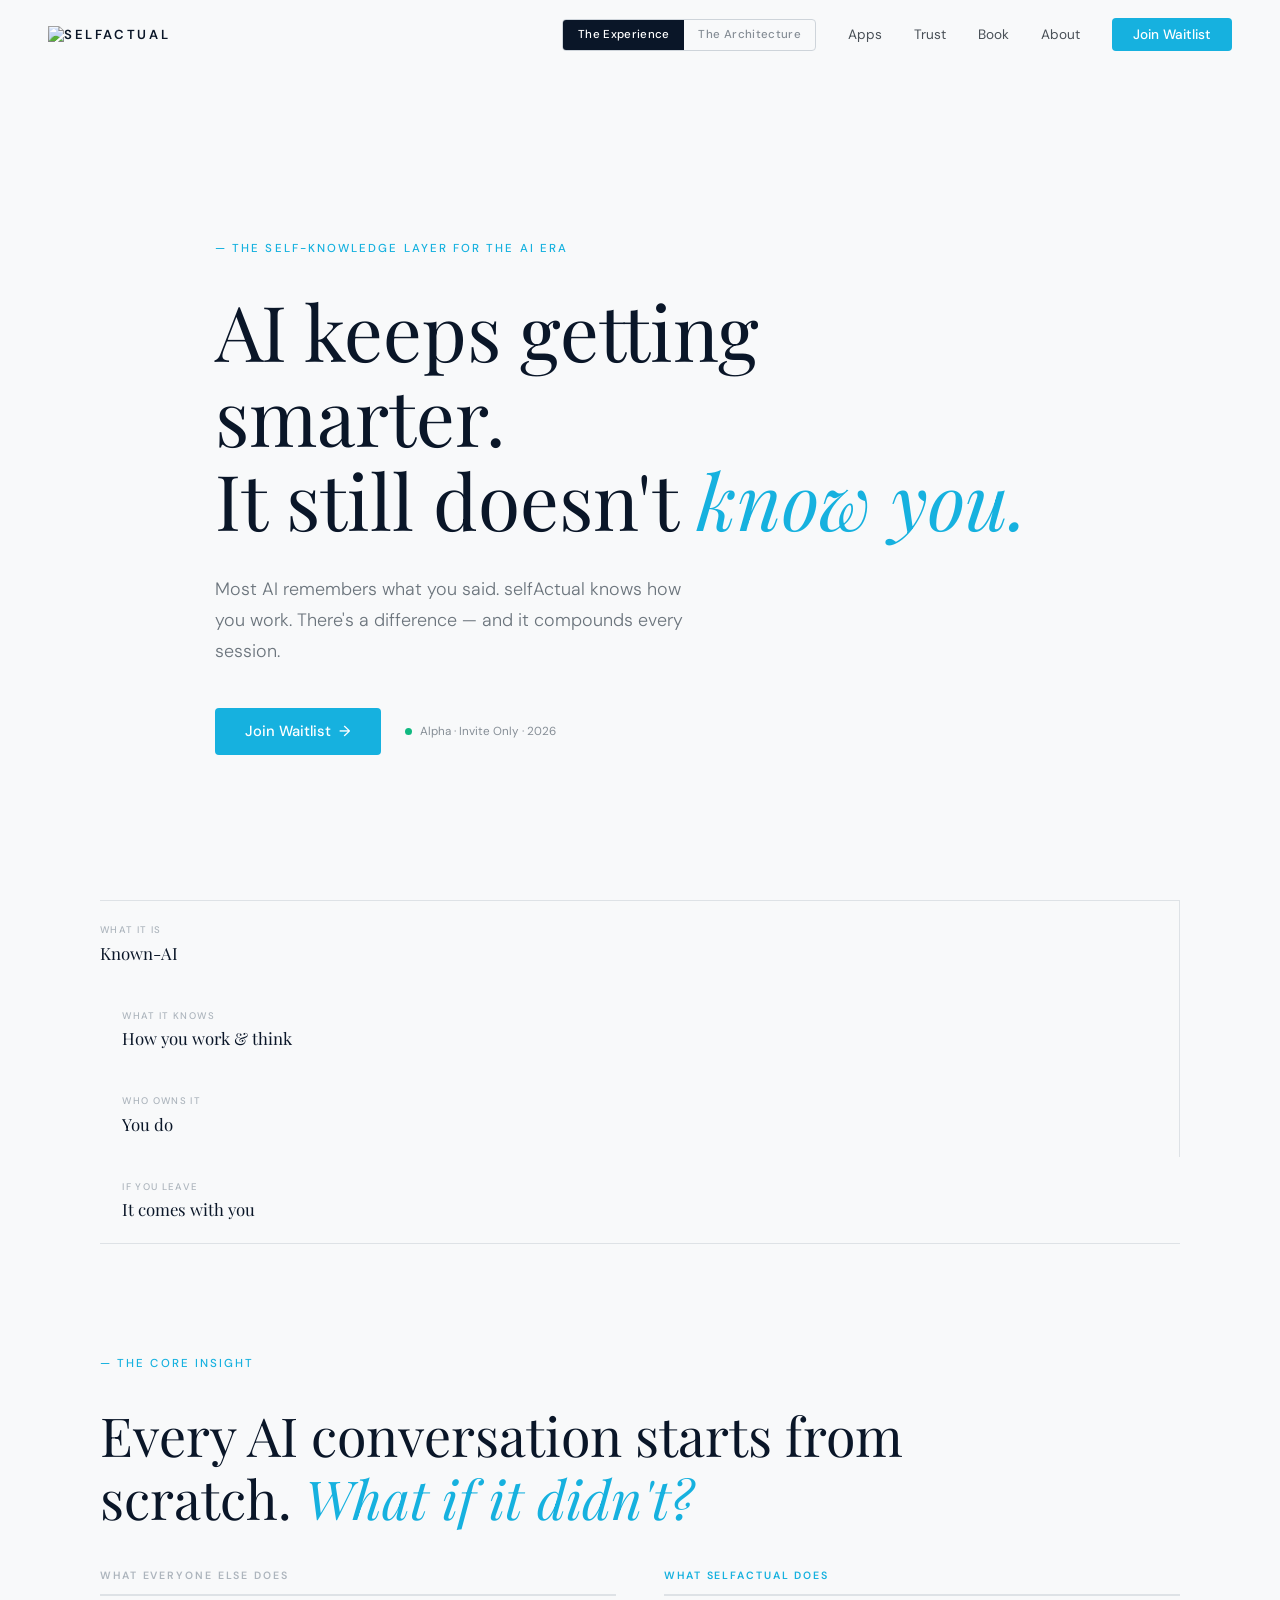
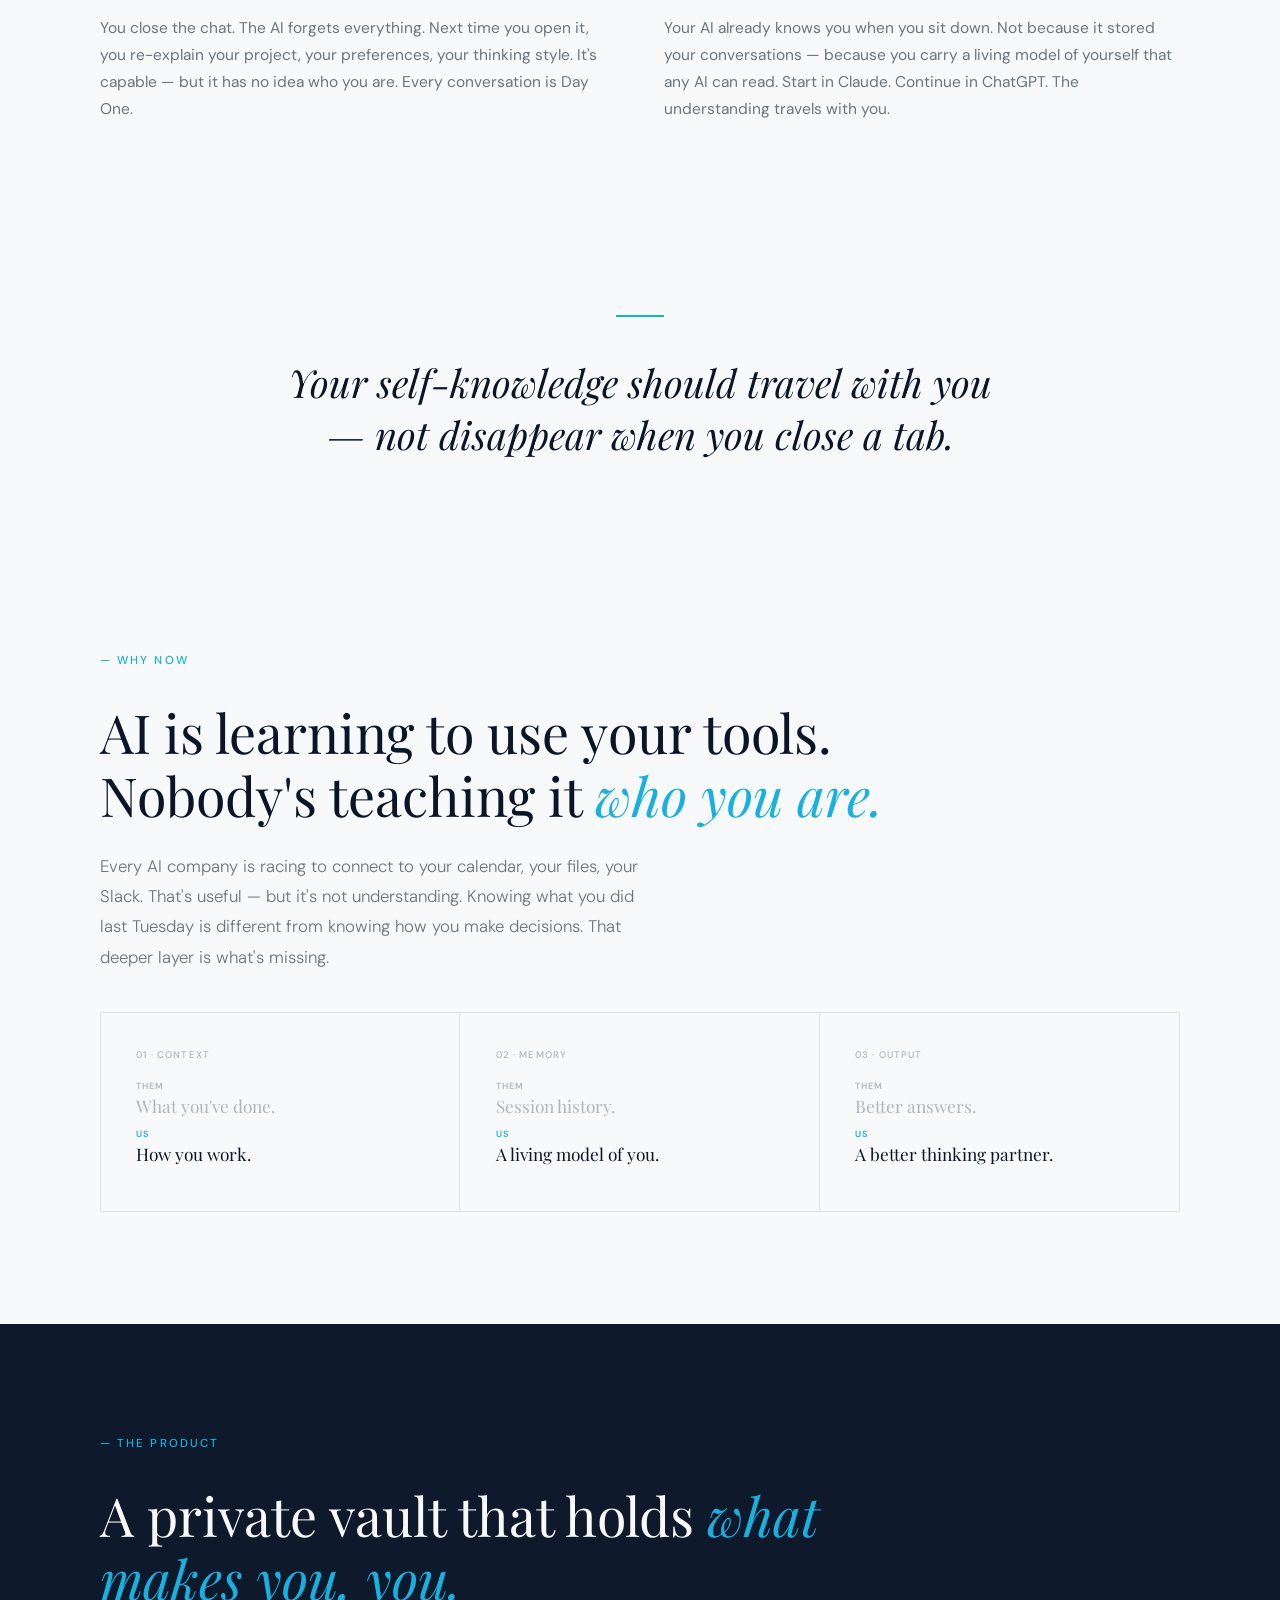
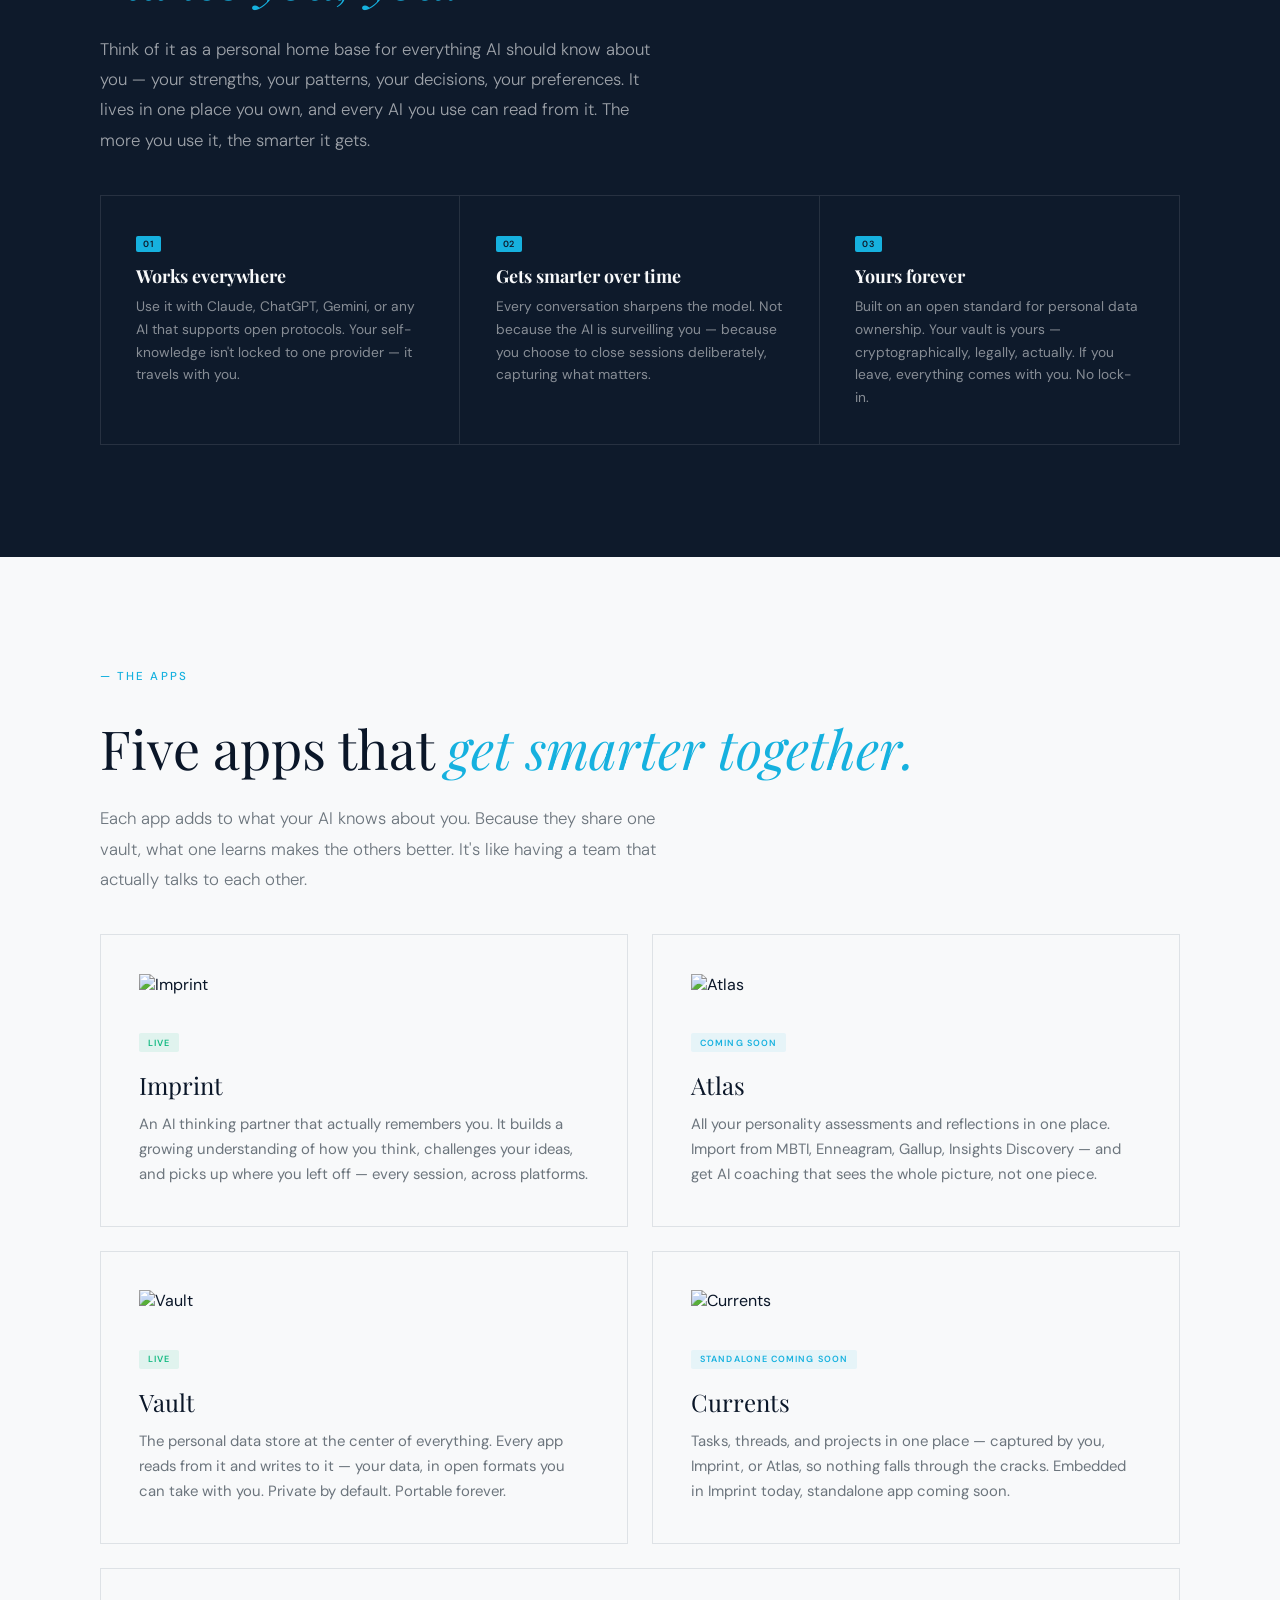
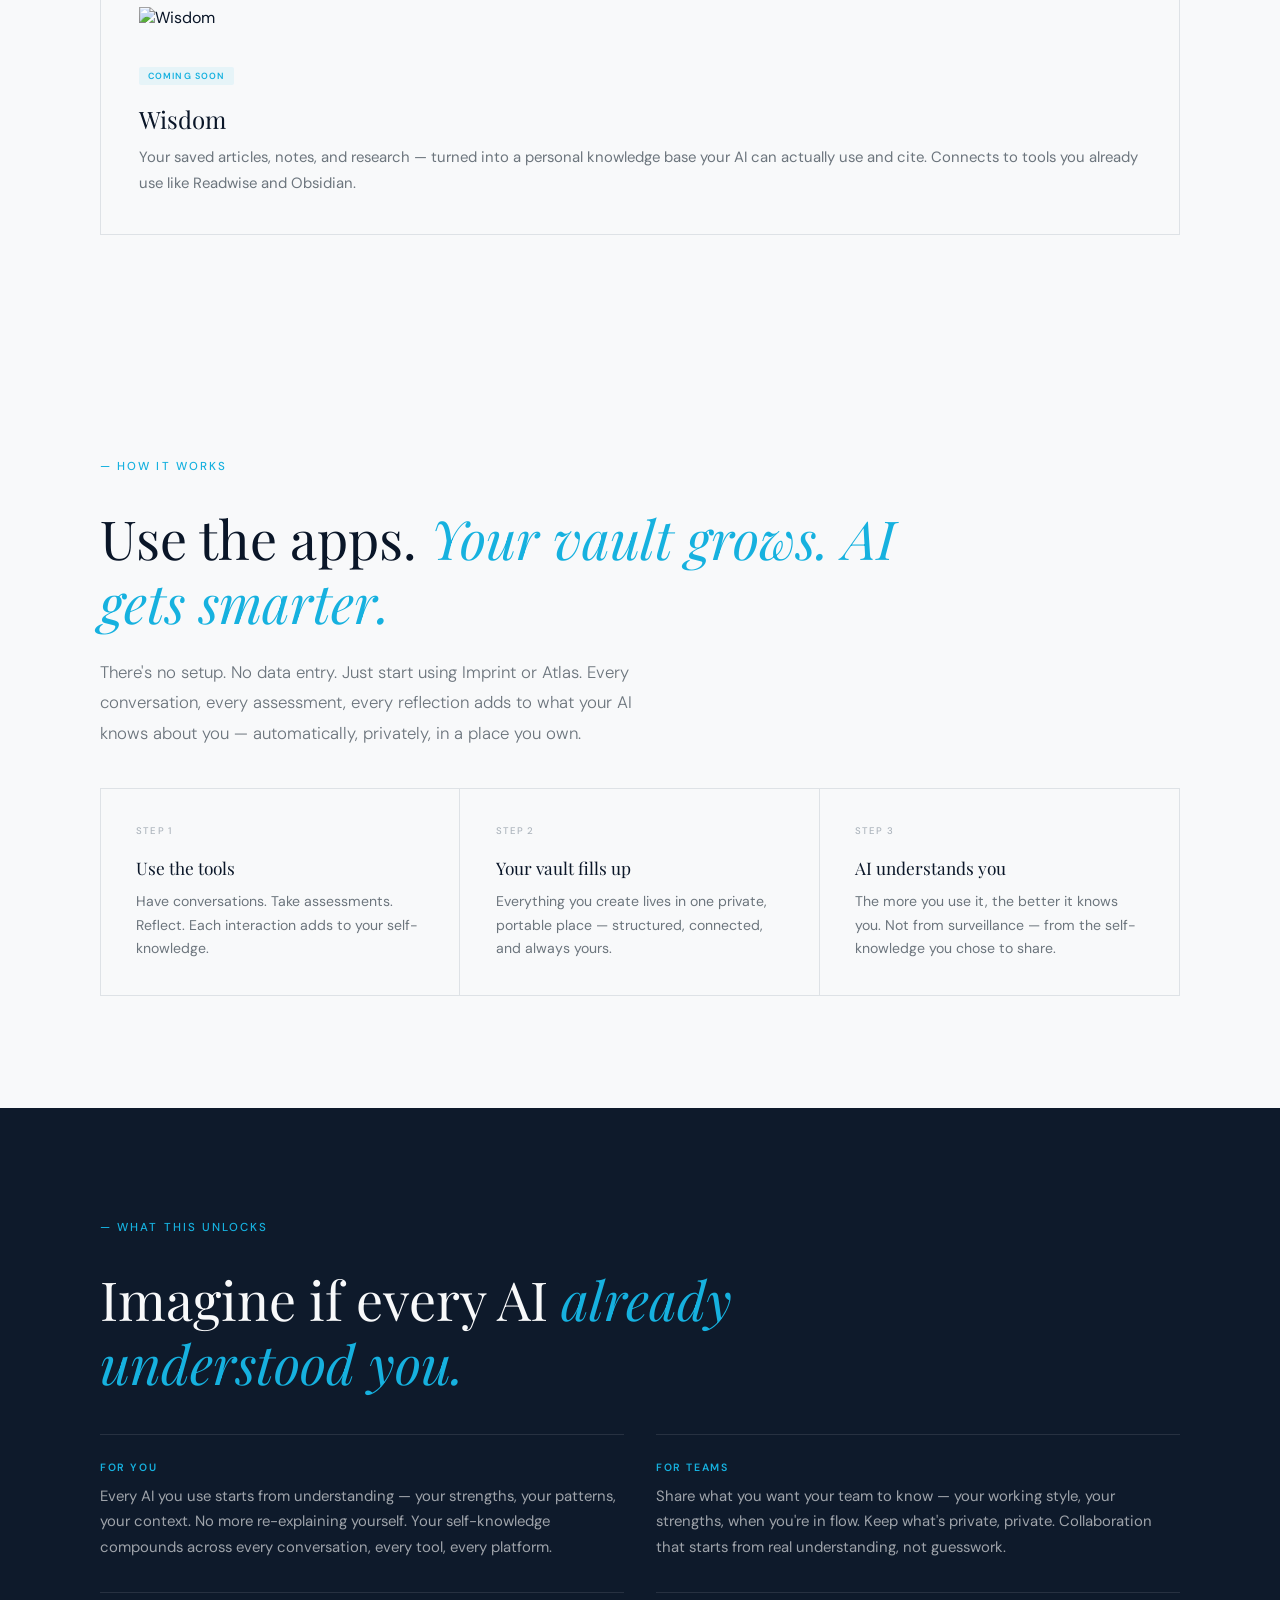
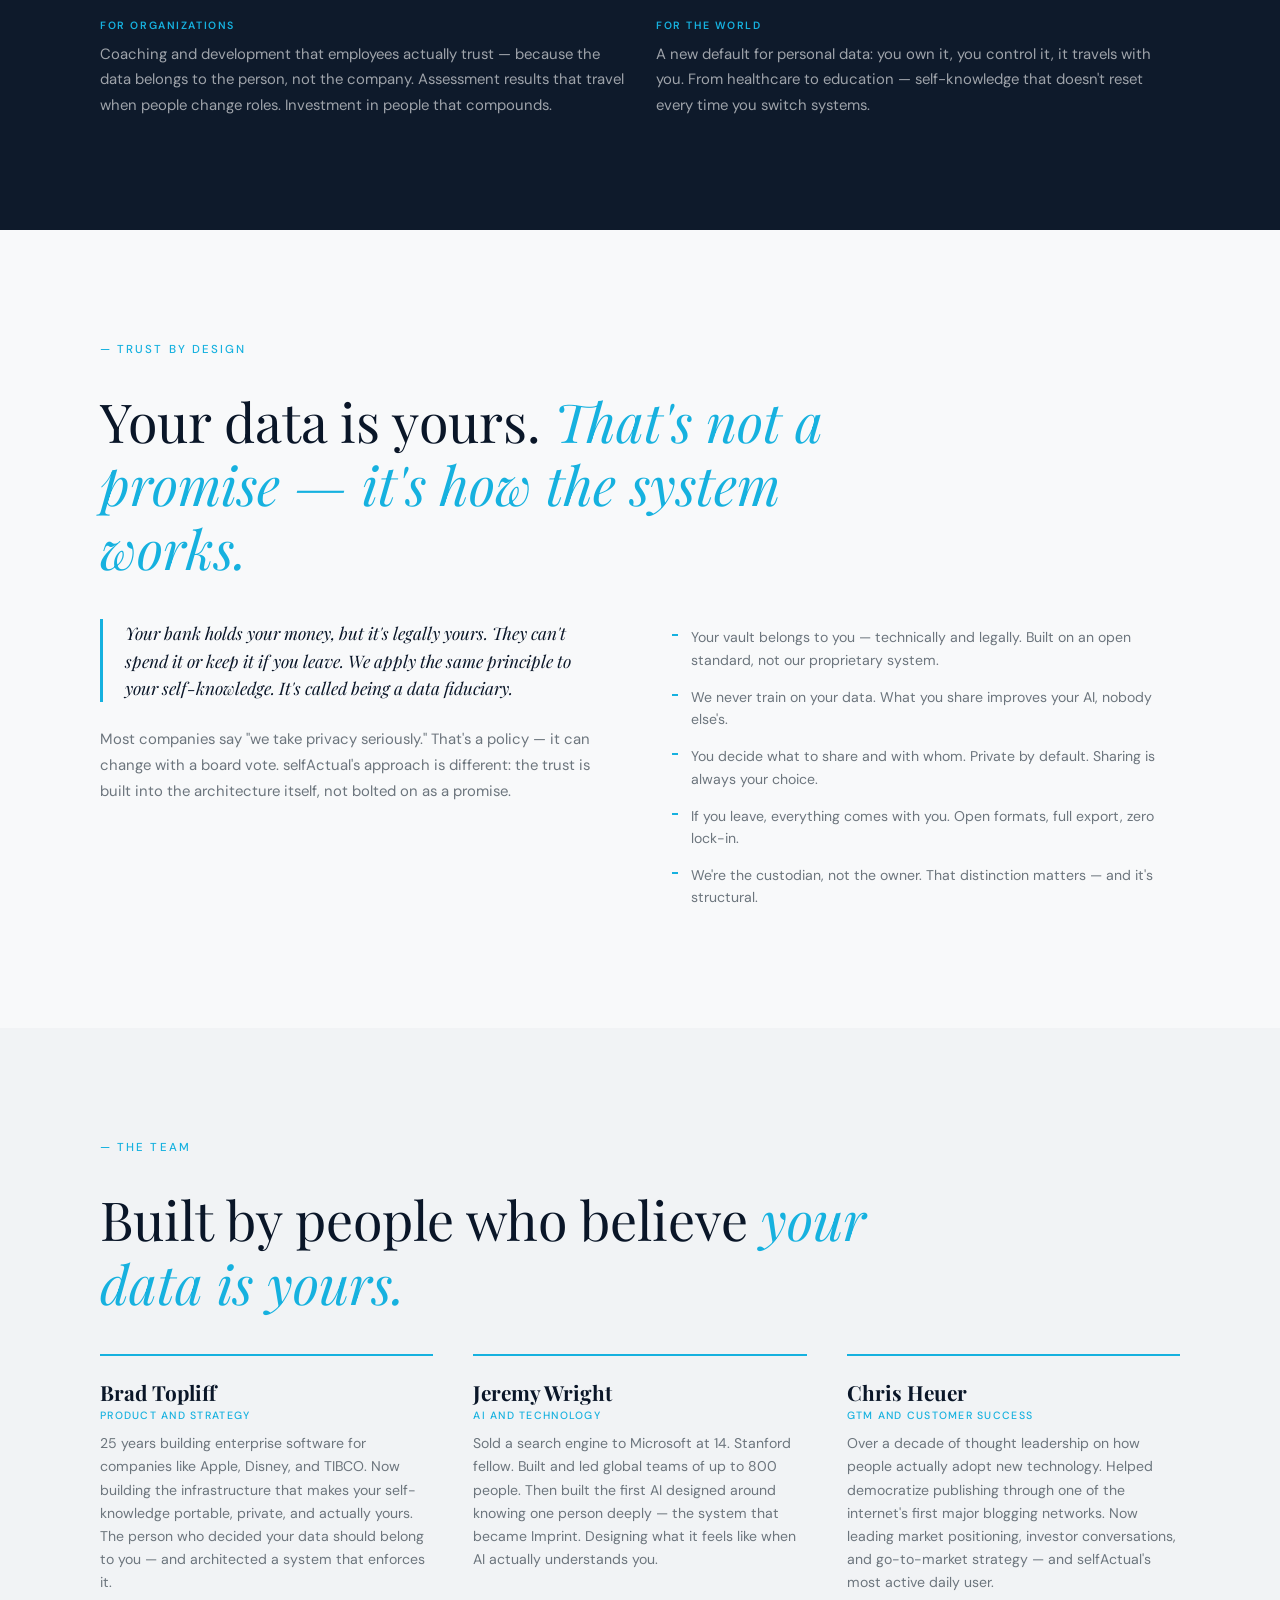
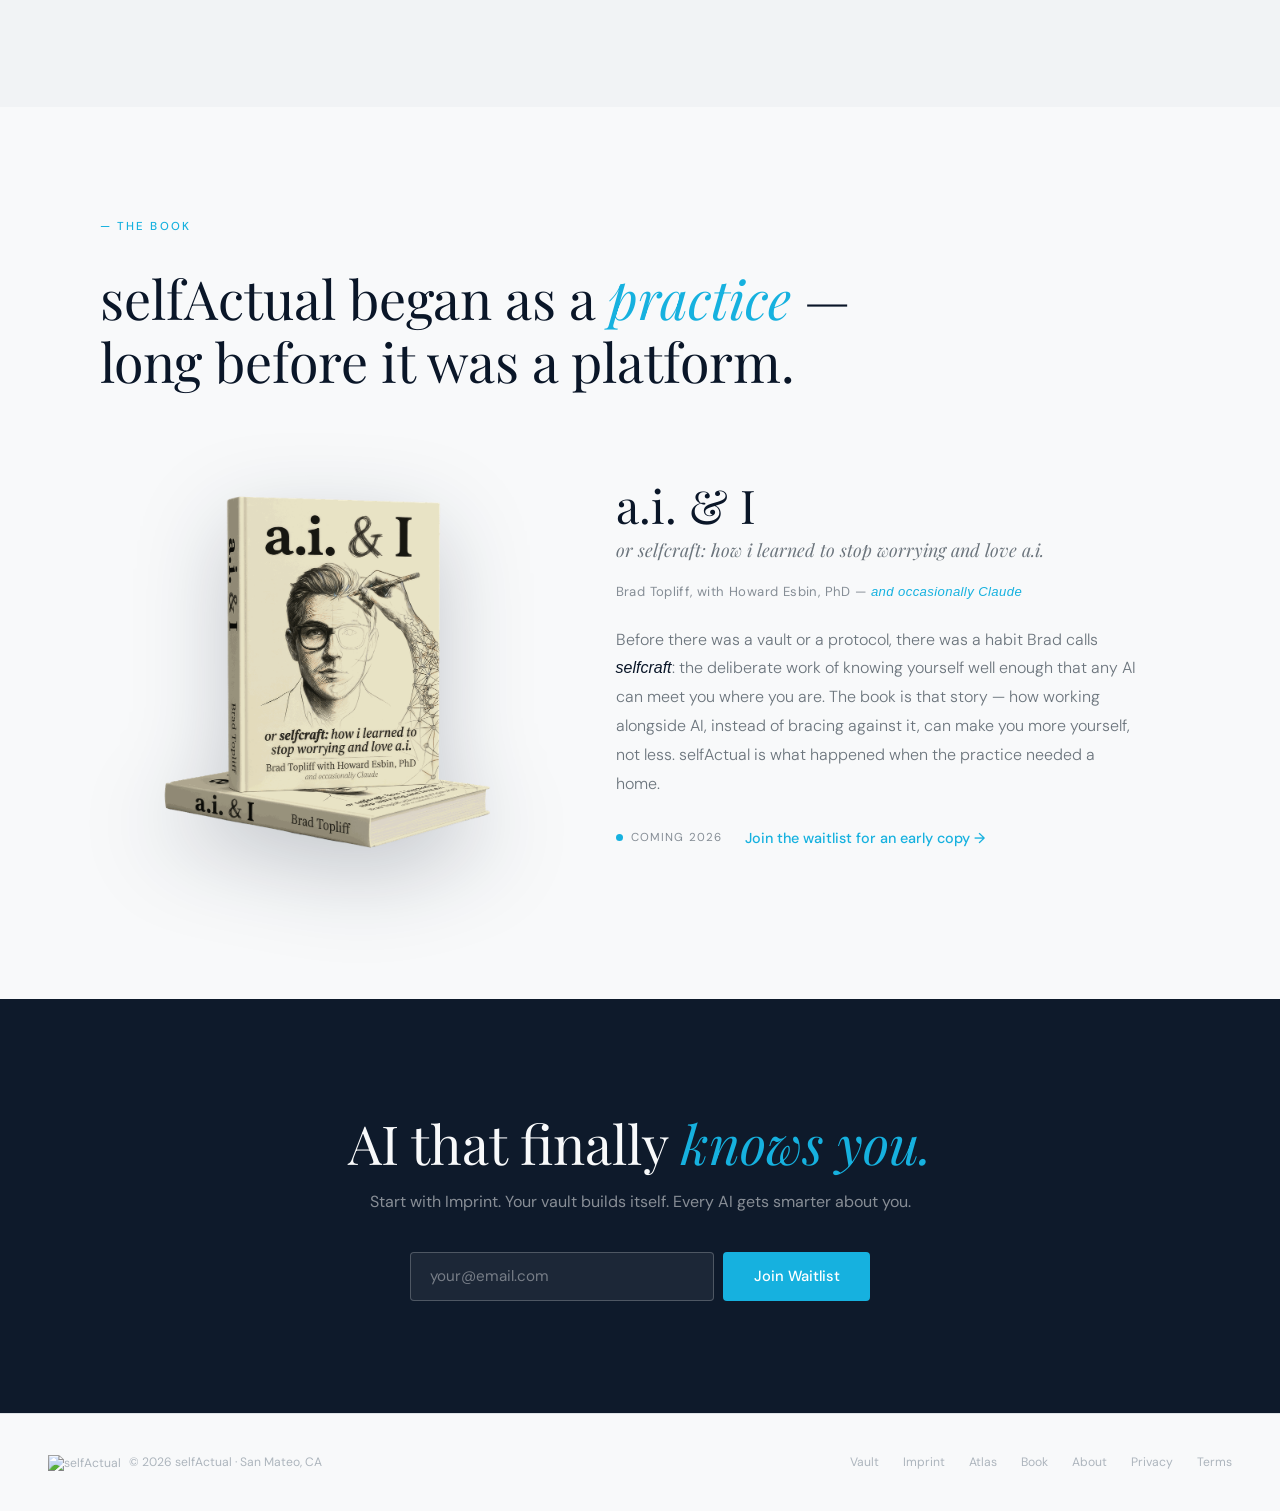
==== commit 99217c30: "Decrypt newsite/ staging page (local only) Replace the client-side AES-256-GCM password gate with th" ====
--- a/newsite/index.html
+++ b/newsite/index.html
@@ -1,78 +1,1071 @@
 <!DOCTYPE html>
 <html lang="en">
 <head>
-<meta charset="UTF-8">
-<meta name="viewport" content="width=device-width, initial-scale=1.0">
-<meta name="robots" content="noindex,nofollow">
-<title>selfActual — Staging</title>
-<link rel="icon" type="image/png" href="../images/favicon.png">
-<link rel="preconnect" href="https://fonts.googleapis.com">
-<link rel="preconnect" href="https://fonts.gstatic.com" crossorigin>
-<link href="https://fonts.googleapis.com/css2?family=DM+Sans:wght@300;400;500;600&family=Playfair+Display:ital@0;1&display=swap" rel="stylesheet">
-<style>
-  :root{--sa-blue:#16b1df;--navy:#0a1628;--g500:#868e96;}
-  *{margin:0;padding:0;box-sizing:border-box;}
-  body{font-family:'DM Sans',-apple-system,sans-serif;background:var(--navy);color:#f8f9fa;min-height:100vh;display:flex;align-items:center;justify-content:center;padding:1.5rem;-webkit-font-smoothing:antialiased;}
-  .card{width:100%;max-width:380px;text-align:center;}
-  .logo{height:30px;margin-bottom:2.2rem;opacity:0.95;}
-  h1{font-family:'Playfair Display',Georgia,serif;font-weight:400;font-size:1.55rem;margin-bottom:0.5rem;}
-  .sub{font-size:0.9rem;font-weight:300;color:rgba(255,255,255,0.55);margin-bottom:2rem;line-height:1.6;}
-  form{display:flex;flex-direction:column;gap:0.75rem;}
-  input{padding:0.85rem 1.1rem;border:1px solid rgba(255,255,255,0.2);border-radius:6px;background:rgba(255,255,255,0.06);color:#fff;font-family:inherit;font-size:0.95rem;outline:none;transition:border-color .2s;}
-  input:focus{border-color:var(--sa-blue);}
-  input::placeholder{color:rgba(255,255,255,0.4);}
-  button{padding:0.85rem 1.1rem;border:none;border-radius:6px;background:var(--sa-blue);color:#fff;font-family:inherit;font-size:0.95rem;font-weight:500;cursor:pointer;transition:background .2s;}
-  button:hover{background:#1299c4;}
-  button:disabled{opacity:0.6;cursor:default;}
-  .err{min-height:1.1rem;margin-top:0.6rem;font-size:0.8rem;color:#ff7a7d;opacity:0;transition:opacity .2s;}
-  .err.show{opacity:1;}
-  .hint{margin-top:1.6rem;font-size:0.7rem;letter-spacing:0.08em;text-transform:uppercase;color:var(--g500);}
-</style>
+  <meta charset="UTF-8">
+  <meta name="viewport" content="width=device-width, initial-scale=1.0">
+  <meta name="robots" content="noindex,nofollow">
+  <meta name="description" content="The self-knowledge layer for the AI era. Private vaults that make every AI agent actually personal.">
+  <title>selfActual — The self-knowledge layer for the AI era</title>
+  <link rel="icon" type="image/png" href="../images/favicon.png">
+
+  <!-- Google tag (gtag.js) -->
+  <script async src="https://www.googletagmanager.com/gtag/js?id=G-R82XNXT8J0"></script>
+  <script>
+    window.dataLayer = window.dataLayer || [];
+    function gtag(){dataLayer.push(arguments);}
+    gtag('js', new Date());
+    gtag('config', 'G-R82XNXT8J0');
+  </script>
+
+  <!-- Intercom (launcher hidden — tracking only) -->
+  <script src="../intercom.js?v=2"></script>
+
+  <link rel="preconnect" href="https://fonts.googleapis.com">
+  <link rel="preconnect" href="https://fonts.gstatic.com" crossorigin>
+  <link href="https://fonts.googleapis.com/css2?family=Playfair+Display:ital,wght@0,400;0,500;0,700;1,400;1,500&family=DM+Sans:ital,wght@0,300;0,400;0,500;0,600;1,300;1,400&display=swap" rel="stylesheet">
+  <style>
+    :root {
+      --sa-blue: #16b1df;
+      --sa-blue-soft: rgba(22,177,223,0.08);
+      --imprint-purple: #7C3AED;
+      --atlas-green: #10B981;
+      --coral: #e5484d;
+      --cyan: #10B981;
+      --navy: #0a1628;
+      --navy-mid: #0e1a2b;
+      --white: #f8f9fa;
+      --off-white: #f1f3f5;
+      --g100: #e9ecef; --g200: #dee2e6; --g300: #ced4da;
+      --g400: #adb5bd; --g500: #868e96; --g600: #6c757d; --g700: #495057;
+      --serif: 'Playfair Display', Georgia, serif;
+      --sans: 'DM Sans', -apple-system, sans-serif;
+    }
+    *, *::before, *::after { margin:0; padding:0; box-sizing:border-box; }
+    html { scroll-behavior: smooth; }
+    body {
+      font-family: var(--sans); background: var(--white); color: var(--navy);
+      overflow-x: hidden; -webkit-font-smoothing: antialiased;
+    }
+
+    /* ---- MODE SYSTEM ---- */
+    .mode-exp, .mode-arch { transition: opacity 0.45s ease, transform 0.35s ease; }
+    body.arch .mode-exp { display: none; }
+    body.exp  .mode-arch { display: none; }
+    body.exp  .mode-exp  { display: block; }
+    body.arch .mode-arch { display: block; }
+
+    /* ---- NAV ---- */
+    nav {
+      position: fixed; top:0; left:0; right:0; z-index:100;
+      padding: 1.15rem 3rem; display: flex; justify-content: space-between; align-items: center;
+      background: rgba(248,249,250,0.92); backdrop-filter: blur(24px);
+      border-bottom: 1px solid transparent; transition: border-color 0.3s, box-shadow 0.3s;
+    }
+    nav.scrolled { border-bottom-color: var(--g200); box-shadow: 0 1px 10px rgba(10,22,40,0.04); }
+    .nav-logo {
+      font-family: var(--sans); font-weight:600; font-size:0.82rem;
+      letter-spacing:0.2em; text-transform:uppercase; color: var(--navy); text-decoration:none;
+    }
+    .nav-logo span { color: var(--sa-blue); }
+    .nav-right { display: flex; align-items: center; gap: 2rem; }
+    .nav-links { display: flex; gap: 2rem; align-items: center; }
+    .nav-links a {
+      font-size:0.85rem; font-weight:400; color: var(--g700);
+      text-decoration:none; transition: color 0.2s;
+    }
+    .nav-links a:hover { color: var(--sa-blue); }
+    .nav-cta {
+      background: var(--sa-blue)!important; color: white!important;
+      padding: 0.5rem 1.3rem; border-radius:4px; font-weight:500!important;
+      transition: background 0.2s!important;
+    }
+    .nav-cta:hover { background:#1299c4!important; }
+
+    /* ---- MODE TOGGLE ---- */
+    .mode-toggle {
+      display: flex; align-items: center;
+      border: 1px solid var(--g300); border-radius: 4px; overflow: hidden;
+      font-size: 0.72rem; font-weight: 500; letter-spacing: 0.05em;
+      cursor: pointer; user-select: none;
+    }
+    .mode-toggle button {
+      padding: 0.45rem 0.9rem; border: none; background: transparent;
+      font-family: var(--sans); font-size: 0.72rem; font-weight: 500;
+      color: var(--g500); cursor: pointer; transition: all 0.25s;
+      letter-spacing: 0.03em;
+    }
+    .mode-toggle button.active {
+      background: var(--navy); color: white;
+    }
+
+    /* ---- SHARED SECTION STYLES ---- */
+    section { padding: 7rem 3rem; }
+    .container { max-width: 1080px; margin: 0 auto; }
+    .dark { background: var(--navy-mid); color: var(--white); }
+
+    .section-label {
+      font-size:0.72rem; font-weight:500; letter-spacing:0.18em;
+      text-transform:uppercase; color: var(--sa-blue); margin-bottom:2rem;
+    }
+    .section-label::before { content:'— '; }
+
+    .hl {
+      font-family: var(--serif); font-weight:400; line-height:1.18;
+      max-width:820px; margin-bottom:1.5rem;
+    }
+    .hl-hero { font-size: clamp(2.6rem, 6vw, 4.8rem); line-height:1.1; max-width:850px; margin-bottom:2rem; }
+    .hl-section { font-size: clamp(2rem, 4.2vw, 3.4rem); }
+    .hl em { font-style:italic; color: var(--sa-blue); }
+
+    .body-text {
+      font-size:1.05rem; font-weight:300; line-height:1.8;
+      color: var(--g600); max-width:560px;
+    }
+    .dark .body-text { color: rgba(255,255,255,0.6); }
+
+    /* ---- HERO ---- */
+    .hero {
+      padding: 11rem 3rem 5rem; min-height:100vh;
+      display:flex; flex-direction:column; justify-content:center;
+    }
+    .hero-sub {
+      font-size:1.12rem; font-weight:300; line-height:1.75;
+      color: var(--g600); max-width:500px; margin-bottom:2.5rem;
+    }
+    .hero-actions { display:flex; align-items:center; gap:1.5rem; flex-wrap:wrap; }
+    .btn-primary {
+      display:inline-flex; align-items:center; gap:0.5rem;
+      background: var(--sa-blue); color:white;
+      padding:0.85rem 1.9rem; border-radius:4px;
+      font-family: var(--sans); font-size:0.92rem; font-weight:500;
+      text-decoration:none; border:none; cursor:pointer;
+      transition: background 0.2s, transform 0.15s;
+    }
+    .btn-primary:hover { background:#1299c4; transform:translateY(-1px); }
+    .btn-primary::after { content:' →'; }
+    .hero-status {
+      display:inline-flex; align-items:center; gap:0.5rem;
+      font-size:0.73rem; color: var(--g500);
+    }
+    .status-dot {
+      width:7px; height:7px; border-radius:50%; background: var(--atlas-green);
+      animation: pulse 2.5s ease-in-out infinite;
+    }
+    @keyframes pulse { 0%,100%{opacity:1;} 50%{opacity:0.35;} }
+
+    /* ---- STATS BAR ---- */
+    .stats-bar { padding:0 3rem; }
+    .stats-grid {
+      display:grid; grid-template-columns:repeat(4,1fr);
+      border-top:1px solid var(--g200); border-bottom:1px solid var(--g200);
+    }
+    .stat {
+      padding:1.4rem 1.4rem 1.4rem 0;
+      border-right:1px solid var(--g200);
+    }
+    .stat:last-child { border-right:none; }
+    .stat:not(:first-child) { padding-left:1.4rem; }
+    .stat-label {
+      font-size:0.6rem; font-weight:500; letter-spacing:0.14em;
+      text-transform:uppercase; color: var(--g400); margin-bottom:0.35rem;
+    }
+    .stat-value { font-family: var(--serif); font-size:1.05rem; }
+
+    /* ---- COMPARE COLS ---- */
+    .compare {
+      display:grid; grid-template-columns:1fr 1fr;
+      gap:3rem; margin-top:2.5rem;
+    }
+    .compare-col h3 {
+      font-size:0.66rem; font-weight:600; letter-spacing:0.18em;
+      text-transform:uppercase; padding-bottom:0.7rem; margin-bottom:1.2rem;
+      border-bottom:2px solid var(--g200);
+    }
+    .compare-col h3.them { color: var(--g400); }
+    .compare-col h3.us { color: var(--sa-blue); }
+    .compare-col p { font-size:0.97rem; line-height:1.75; color: var(--g600); }
+    .dark .compare-col h3 { border-bottom-color: rgba(255,255,255,0.12); }
+    .dark .compare-col p { color: rgba(255,255,255,0.6); }
+
+    /* ---- PULL QUOTE ---- */
+    .pull-quote { text-align:center; padding:5rem 3rem; }
+    .pq-line { width:48px; height:2px; background: var(--sa-blue); margin:0 auto 2.5rem; }
+    .pull-quote blockquote {
+      font-family: var(--serif); font-style:italic;
+      font-size: clamp(1.5rem,3vw,2.4rem); line-height:1.35;
+      color: var(--navy); max-width:720px; margin:0 auto;
+    }
+
+    /* ---- THREE GRID ---- */
+    .three-grid {
+      display:grid; grid-template-columns:repeat(3,1fr);
+      border:1px solid var(--g200); margin-top:2.5rem;
+    }
+    .grid-cell {
+      padding:2.2rem; border-right:1px solid var(--g200);
+    }
+    .grid-cell:last-child { border-right:none; }
+    .grid-cell-num {
+      font-size:0.6rem; font-weight:500; letter-spacing:0.12em;
+      text-transform:uppercase; color: var(--g400); margin-bottom:1.2rem;
+    }
+    .row-label {
+      font-size:0.56rem; font-weight:600; letter-spacing:0.12em;
+      text-transform:uppercase; margin-bottom:0.1rem;
+    }
+    .row-label.them { color: var(--g400); }
+    .row-label.us { color: var(--sa-blue); }
+    .grid-cell h4 {
+      font-family: var(--serif); font-size:1.08rem; font-weight:400;
+      margin-bottom:0.7rem;
+    }
+    .grid-cell h4.faded { color: var(--g400); }
+
+    /* ---- PILLARS (dark) ---- */
+    .pillars {
+      display:grid; grid-template-columns:repeat(3,1fr);
+      border:1px solid rgba(255,255,255,0.1); margin-top:2.5rem;
+    }
+    .pillar {
+      padding:2.2rem; border-right:1px solid rgba(255,255,255,0.1);
+    }
+    .pillar:last-child { border-right:none; }
+    .pillar-num {
+      display:inline-block; font-size:0.56rem; font-weight:600;
+      letter-spacing:0.08em; color: var(--navy-mid); background: var(--sa-blue);
+      padding:0.15rem 0.45rem; border-radius:2px; margin-bottom:0.7rem;
+    }
+    .pillar h4 { font-family: var(--serif); font-size:1.12rem; color:var(--white); margin-bottom:0.55rem; }
+    .pillar p { font-size:0.86rem; line-height:1.65; color:rgba(255,255,255,0.5); }
+
+    /* ---- APP CARDS ---- */
+    .apps-grid {
+      display:grid; grid-template-columns:1fr 1fr; gap:1.5rem; margin-top:2.5rem;
+    }
+    .app-card {
+      border:1px solid var(--g200); padding:2.4rem;
+      transition: border-color 0.3s, box-shadow 0.3s;
+    }
+    .app-card:hover { border-color: var(--sa-blue); box-shadow:0 4px 20px rgba(22,177,223,0.07); }
+    .app-badge {
+      display:inline-block; font-size:0.56rem; font-weight:600;
+      letter-spacing:0.12em; text-transform:uppercase;
+      padding:0.2rem 0.55rem; border-radius:2px; margin-bottom:1.1rem;
+    }
+    .app-badge.live { background:rgba(16,185,129,0.1); color: var(--atlas-green); }
+    .app-badge.soon { background: var(--sa-blue-soft); color: var(--sa-blue); }
+    .app-card h3 { font-family: var(--serif); font-size:1.5rem; font-weight:400; margin-bottom:0.65rem; }
+    .app-card p { font-size:0.93rem; line-height:1.7; color: var(--g600); }
+    .app-icon { height:40px; margin-bottom:1rem; display:block; }
+
+    /* ---- ARCHITECTURE DIAGRAM ---- */
+    .arch-diagram {
+      display:flex; align-items:center; justify-content:center;
+      gap:1.5rem; margin:3rem 0; flex-wrap:wrap;
+    }
+    .arch-node {
+      text-align:center; padding:1.6rem 2rem;
+      border:1px solid var(--g200); min-width:170px;
+    }
+    .arch-node h4 { font-family: var(--serif); font-size:1.02rem; margin-bottom:0.3rem; }
+    .arch-node p { font-size:0.62rem; letter-spacing:0.1em; text-transform:uppercase; color: var(--g400); }
+    .arch-bridge {
+      display:flex; flex-direction:column; align-items:center; gap:0.3rem;
+    }
+    .arch-bridge span {
+      font-size:0.56rem; font-weight:600; letter-spacing:0.14em;
+      text-transform:uppercase; color: var(--sa-blue);
+    }
+    .arch-bridge-line {
+      width:56px; height:2px;
+      background:linear-gradient(90deg, var(--sa-blue), var(--imprint-purple));
+    }
+
+    /* ---- IMAGINE GRID (dark) ---- */
+    .imagine-grid {
+      display:grid; grid-template-columns:1fr 1fr; gap:2rem; margin-top:2.5rem;
+    }
+    .imagine-card {
+      border-top:1px solid rgba(255,255,255,0.1); padding-top:1.6rem;
+    }
+    .imagine-card h4 {
+      font-size:0.66rem; font-weight:600; letter-spacing:0.15em;
+      text-transform:uppercase; color: var(--sa-blue); margin-bottom:0.65rem;
+    }
+    .imagine-card p { font-size:0.93rem; line-height:1.7; color:rgba(255,255,255,0.6); }
+
+    /* ---- TRUST ---- */
+    .trust-layout {
+      display:grid; grid-template-columns:1fr 1fr; gap:4rem;
+      margin-top:2.5rem; align-items:start;
+    }
+    .trust-analogy {
+      border-left:3px solid var(--sa-blue); padding-left:1.4rem; margin-bottom:1.5rem;
+    }
+    .trust-analogy p {
+      font-family: var(--serif); font-style:italic;
+      font-size:1.08rem; line-height:1.6; color: var(--navy);
+    }
+    .trust-text p {
+      font-size:0.93rem; line-height:1.75; color: var(--g600); margin-bottom:0.85rem;
+    }
+    .trust-list { list-style:none; }
+    .trust-list li {
+      font-size:0.88rem; line-height:1.6; color: var(--g600);
+      padding:0.45rem 0 0.45rem 1.2rem; position:relative;
+    }
+    .trust-list li::before {
+      content:''; position:absolute; left:0; top:0.95rem;
+      width:6px; height:2px; background: var(--sa-blue);
+    }
+
+    /* ---- TEAM ---- */
+    .team-grid { display:grid; grid-template-columns:repeat(3,1fr); gap:2.5rem; margin-top:2.5rem; }
+    .team-card { border-top:2px solid var(--sa-blue); padding-top:1.4rem; }
+    .team-card h3 { font-family: var(--serif); font-size:1.3rem; margin-bottom:0.15rem; }
+    .team-card .role {
+      font-size:0.66rem; font-weight:500; letter-spacing:0.12em;
+      text-transform:uppercase; color: var(--sa-blue); margin-bottom:0.65rem;
+    }
+    .team-card p { font-size:0.88rem; line-height:1.65; color: var(--g600); }
+
+    /* ---- BOOK ---- */
+    .book-layout {
+      display:grid; grid-template-columns:0.8fr 1fr;
+      gap:4rem; align-items:center; margin-top:3rem;
+    }
+    .book-cover-wrap { display:flex; justify-content:center; }
+    .book-cover {
+      width:100%; max-width:360px; height:auto;
+      filter: drop-shadow(0 28px 45px rgba(10,22,40,0.22));
+      transition: transform 0.45s ease;
+    }
+    .book-cover:hover { transform: translateY(-8px) rotate(-1.2deg); }
+    .book-title { font-family: var(--serif); font-size: clamp(2.1rem,4vw,2.9rem); line-height:1.05; margin-bottom:0.45rem; }
+    .book-subtitle {
+      font-family: var(--serif); font-style:italic; font-size:1.12rem;
+      line-height:1.4; color: var(--g600); margin-bottom:1.3rem;
+    }
+    .book-byline { font-size:0.82rem; letter-spacing:0.03em; color: var(--g500); margin-bottom:1.6rem; }
+    .book-byline em { font-style:italic; color: var(--sa-blue); }
+    .book-desc {
+      font-size:1rem; font-weight:300; line-height:1.8;
+      color: var(--g600); max-width:520px; margin-bottom:1.9rem;
+    }
+    .book-desc strong { font-weight:500; color: var(--navy); font-style:italic; }
+    .book-actions { display:flex; align-items:center; gap:1.4rem; flex-wrap:wrap; }
+    .book-status {
+      display:inline-flex; align-items:center; gap:0.5rem;
+      font-size:0.72rem; letter-spacing:0.1em; text-transform:uppercase; color: var(--g500);
+    }
+    .book-status .status-dot { background: var(--sa-blue); }
+    .book-link { font-size:0.9rem; font-weight:500; color: var(--sa-blue); text-decoration:none; }
+    .book-link::after { content:' →'; }
+    .book-link:hover { text-decoration:underline; }
+
+    /* ---- FINAL CTA ---- */
+    .final-cta {
+      text-align:center; background: var(--navy-mid);
+      color: var(--white); padding:7rem 3rem;
+    }
+    .final-cta .hl { margin:0 auto 1rem; text-align:center; }
+    .final-cta .sub { color:rgba(255,255,255,0.5); margin-bottom:2.5rem; font-size:1rem; }
+
+    /* ---- WAITLIST FORM (ported from main site) ---- */
+    .waitlist {
+      display:flex; gap:0.6rem; max-width:460px; margin:0 auto;
+      flex-wrap:wrap; justify-content:center;
+    }
+    .waitlist input[type="email"] {
+      flex:1 1 240px; padding:0.85rem 1.2rem;
+      border:1px solid rgba(255,255,255,0.22); border-radius:4px;
+      background:rgba(255,255,255,0.06); color:var(--white);
+      font-family:var(--sans); font-size:0.95rem; outline:none;
+      transition:border-color 0.2s;
+    }
+    .waitlist input[type="email"]:focus { border-color:var(--sa-blue); }
+    .waitlist input[type="email"]::placeholder { color:rgba(255,255,255,0.4); }
+    .waitlist-details { max-width:460px; margin:1.25rem auto 0; text-align:left; }
+    .waitlist-details .wd-label { font-size:0.9rem; color:rgba(255,255,255,0.6); margin-bottom:0.75rem; }
+    .waitlist-details .wd-row { display:grid; grid-template-columns:1fr 1fr; gap:0.6rem; }
+    .waitlist-details input, .waitlist-details textarea {
+      width:100%; padding:0.75rem 1rem; margin-top:0.6rem;
+      border:1px solid rgba(255,255,255,0.22); border-radius:4px;
+      background:rgba(255,255,255,0.06); color:var(--white);
+      font-family:var(--sans); font-size:0.9rem; outline:none;
+    }
+    .waitlist-details .wd-row input { margin-top:0; }
+    .waitlist-details input:focus, .waitlist-details textarea:focus { border-color:var(--sa-blue); }
+    .waitlist-details input::placeholder, .waitlist-details textarea::placeholder { color:rgba(255,255,255,0.4); }
+    .waitlist-details textarea { min-height:80px; resize:vertical; }
+    .waitlist-details .btn-primary { margin-top:0.75rem; width:100%; justify-content:center; }
+    /* form submit buttons don't get the nav arrow */
+    .waitlist .btn-primary::after, .waitlist-details .btn-primary::after { content:none; }
+
+    /* ---- FOOTER ---- */
+    footer {
+      padding:2.5rem 3rem; border-top:1px solid var(--g200);
+      display:flex; justify-content:space-between; align-items:center;
+    }
+    .footer-copy { font-size:0.76rem; color: var(--g400); }
+    .footer-nav { display:flex; gap:1.5rem; }
+    .footer-nav a { font-size:0.76rem; color: var(--g400); text-decoration:none; transition:color 0.2s; }
+    .footer-nav a:hover { color: var(--navy); }
+
+    /* ---- REVEAL ANIMATION ---- */
+    .rv { opacity:0; transform:translateY(22px); transition: opacity 0.7s ease, transform 0.7s ease; }
+    .rv.vis { opacity:1; transform:translateY(0); }
+
+    /* ---- RESPONSIVE ---- */
+    @media(max-width:768px) {
+      nav { padding:1rem 1.25rem; }
+      .nav-links a:not(.nav-cta) { display:none; }
+      .nav-right { gap:0.75rem; }
+      .mode-toggle button { padding:0.4rem 0.6rem; font-size:0.65rem; }
+      section { padding:4.5rem 1.5rem; }
+      .hero { padding:7.5rem 1.5rem 3rem; min-height:auto; }
+      .stats-bar { padding:0 1.5rem; }
+      .stats-grid { grid-template-columns:1fr 1fr; }
+      .stat:nth-child(2) { border-right:none; }
+      .stat:nth-child(3),.stat:nth-child(4) { border-top:1px solid var(--g200); }
+      .compare, .imagine-grid, .trust-layout, .apps-grid { grid-template-columns:1fr; }
+      .book-layout { grid-template-columns:1fr; gap:2.5rem; }
+      .three-grid, .pillars, .team-grid { grid-template-columns:1fr; }
+      .grid-cell,.pillar { border-right:none!important; border-bottom:1px solid var(--g200); }
+      .dark .grid-cell,.pillar { border-bottom-color:rgba(255,255,255,0.1); }
+      .grid-cell:last-child,.pillar:last-child { border-bottom:none; }
+      .arch-diagram { flex-direction:column; }
+      .arch-bridge-line { width:2px; height:36px; }
+      footer { flex-direction:column; gap:0.75rem; text-align:center; }
+      .pull-quote { padding:3rem 1.5rem; }
+    }
+  </style>
 </head>
-<body>
-  <div class="card">
-    <img class="logo" src="https://selfactual.ai/images/selfactual_logo.png" alt="selfActual">
-    <h1>Staging Preview</h1>
-    <p class="sub">This page is password-protected. Enter the password to continue.</p>
-    <form id="f" autocomplete="off">
-      <input id="pw" type="password" placeholder="Password" aria-label="Password" autofocus>
-      <button id="go" type="submit">Unlock</button>
-      <div class="err" id="err">Incorrect password. Try again.</div>
-    </form>
-    <div class="hint">selfActual · internal</div>
-  </div>
+<body class="exp">
+
+<!-- ============ NAV ============ -->
+<nav id="nav">
+  <a href="#" class="nav-logo"><img src="https://selfactual.ai/images/selfactual_logo.png" alt="selfActual" style="height:28px;"></a>
+  <div class="nav-right">
+    <div class="mode-toggle" id="modeToggle">
+      <button class="active" data-mode="exp">The Experience</button>
+      <button data-mode="arch">The Architecture</button>
+    </div>
+    <div class="nav-links">
+      <a href="#apps-section">Apps</a>
+      <a href="#trust-section">Trust</a>
+      <a href="#book-section">Book</a>
+      <a href="#team-section">About</a>
+      <a href="#cta-section" class="nav-cta">Join Waitlist</a>
+    </div>
+  </div>
+</nav>
+
+<!-- ============ HERO ============ -->
+<section class="hero">
+  <div class="container">
+    <!-- EXPERIENCE MODE -->
+    <div class="mode-exp">
+      <div class="section-label">The self-knowledge layer for the AI era</div>
+      <h1 class="hl hl-hero rv">AI keeps getting smarter.<br>It still doesn't <em>know you.</em></h1>
+      <p class="hero-sub rv">Most AI remembers what you said. selfActual knows how you work. There's a difference — and it compounds every session.</p>
+    </div>
+    <!-- ARCHITECTURE MODE -->
+    <div class="mode-arch">
+      <div class="section-label">Known-AI · Personal Intelligence Infrastructure</div>
+      <h1 class="hl hl-hero rv">The behavioral layer <em>underneath</em> AI.</h1>
+      <p class="hero-sub rv">A persistent operator model stored in a W3C Solid vault, bridged to AI agents via MCP. Portable across platforms. Sovereign by architecture.</p>
+    </div>
+    <!-- SHARED -->
+    <div class="hero-actions rv">
+      <a href="#cta-section" class="btn-primary">Join Waitlist</a>
+      <span class="hero-status"><span class="status-dot"></span> Alpha · Invite Only · 2026</span>
+    </div>
+  </div>
+</section>
+
+<!-- ============ STATS BAR ============ -->
+<div class="stats-bar">
+  <div class="container">
+    <!-- EXPERIENCE MODE -->
+    <div class="stats-grid mode-exp">
+      <div class="stat"><div class="stat-label">What it is</div><div class="stat-value">Known-AI</div></div>
+      <div class="stat"><div class="stat-label">What it knows</div><div class="stat-value">How you work &amp; think</div></div>
+      <div class="stat"><div class="stat-label">Who owns it</div><div class="stat-value">You do</div></div>
+      <div class="stat"><div class="stat-label">If you leave</div><div class="stat-value">It comes with you</div></div>
+    </div>
+    <!-- ARCHITECTURE MODE -->
+    <div class="stats-grid mode-arch">
+      <div class="stat"><div class="stat-label">Category</div><div class="stat-value">Known-AI</div></div>
+      <div class="stat"><div class="stat-label">Layer</div><div class="stat-value">Behavioral</div></div>
+      <div class="stat"><div class="stat-label">Protocol</div><div class="stat-value">W3C Solid</div></div>
+      <div class="stat"><div class="stat-label">Custody</div><div class="stat-value">Operator-owned</div></div>
+    </div>
+  </div>
+</div>
+
+<!-- ============ CORE INSIGHT ============ -->
+<section>
+  <div class="container">
+    <!-- EXPERIENCE MODE -->
+    <div class="mode-exp">
+      <div class="section-label rv">The Core Insight</div>
+      <h2 class="hl hl-section rv">Every AI conversation starts from scratch. <em>What if it didn't?</em></h2>
+      <div class="compare rv">
+        <div class="compare-col">
+          <h3 class="them">What everyone else does</h3>
+          <p>You close the chat. The AI forgets everything. Next time you open it, you re-explain your project, your preferences, your thinking style. It's capable — but it has no idea who you are. Every conversation is Day One.</p>
+        </div>
+        <div class="compare-col">
+          <h3 class="us">What selfActual does</h3>
+          <p>Your AI already knows you when you sit down. Not because it stored your conversations — because you carry a living model of yourself that any AI can read. Start in Claude. Continue in ChatGPT. The understanding travels with you.</p>
+        </div>
+      </div>
+    </div>
+    <!-- ARCHITECTURE MODE -->
+    <div class="mode-arch">
+      <div class="section-label rv">The Core Insight</div>
+      <h2 class="hl hl-section rv">Current AI thinks the conversation belongs to the model. <em>We think it belongs to you.</em></h2>
+      <div class="compare rv">
+        <div class="compare-col">
+          <h3 class="them">What everyone else does</h3>
+          <p>The session ends. The context evaporates. Next time you sit down, you re-brief from scratch. The AI is capable but uninitiated — every conversation is Day One.</p>
+        </div>
+        <div class="compare-col">
+          <h3 class="us">What selfActual does</h3>
+          <p>Your operator model persists. Start in Claude. Continue in ChatGPT. Close in Gemini. The continuity didn't break. Because it never belonged to the model — it lived in your vault, traveled with you, and arrived oriented.</p>
+        </div>
+      </div>
+    </div>
+  </div>
+</section>
+
+<!-- ============ PULL QUOTE ============ -->
+<div class="pull-quote rv">
+  <div class="pq-line"></div>
+  <!-- EXPERIENCE MODE -->
+  <blockquote class="mode-exp">Your self-knowledge should travel with you — not disappear when you close a tab.</blockquote>
+  <!-- ARCHITECTURE MODE -->
+  <blockquote class="mode-arch">The continuity belongs to the operator.</blockquote>
+</div>
+
+<!-- ============ WHY NOW ============ -->
+<section>
+  <div class="container">
+    <!-- EXPERIENCE MODE -->
+    <div class="mode-exp">
+      <div class="section-label rv">Why Now</div>
+      <h2 class="hl hl-section rv">AI is learning to use your tools. Nobody's teaching it <em>who you are.</em></h2>
+      <p class="body-text rv">Every AI company is racing to connect to your calendar, your files, your Slack. That's useful — but it's not understanding. Knowing what you did last Tuesday is different from knowing how you make decisions. That deeper layer is what's missing.</p>
+    </div>
+    <!-- ARCHITECTURE MODE -->
+    <div class="mode-arch">
+      <div class="section-label rv">Why Now</div>
+      <h2 class="hl hl-section rv">The industry is adding context. Nobody is building <em>knowing.</em></h2>
+      <p class="body-text rv">Files. Calendars. Slack history. RAG pipelines. PKM systems. It will all work. Eventually. And when it does, every system will hold the same morass of the same data — and none of it will know the operator underneath.</p>
+    </div>
+    <!-- SHARED GRID -->
+    <div class="three-grid rv">
+      <div class="grid-cell">
+        <div class="grid-cell-num">01 · Context</div>
+        <div class="row-label them">Them</div>
+        <h4 class="faded">What you've done.</h4>
+        <div class="row-label us">Us</div>
+        <h4>How you work.</h4>
+      </div>
+      <div class="grid-cell">
+        <div class="grid-cell-num">02 · Memory</div>
+        <div class="row-label them">Them</div>
+        <h4 class="faded">Session history.</h4>
+        <div class="row-label us">Us</div>
+        <h4>A living model of you.</h4>
+      </div>
+      <div class="grid-cell">
+        <div class="grid-cell-num">03 · Output</div>
+        <div class="row-label them">Them</div>
+        <h4 class="faded">Better answers.</h4>
+        <div class="row-label us">Us</div>
+        <h4>A better thinking partner.</h4>
+      </div>
+    </div>
+  </div>
+</section>
+
+<!-- ============ THE PRODUCT ============ -->
+<section class="dark">
+  <div class="container">
+    <!-- EXPERIENCE MODE -->
+    <div class="mode-exp">
+      <div class="section-label rv">The Product</div>
+      <h2 class="hl hl-section rv" style="color:var(--white)">A private vault that holds <em>what makes you, you.</em></h2>
+      <p class="body-text rv">Think of it as a personal home base for everything AI should know about you — your strengths, your patterns, your decisions, your preferences. It lives in one place you own, and every AI you use can read from it. The more you use it, the smarter it gets.</p>
+    </div>
+    <!-- ARCHITECTURE MODE -->
+    <div class="mode-arch">
+      <div class="section-label rv">The Product</div>
+      <h2 class="hl hl-section rv" style="color:var(--white)">A living model of <em>how you operate.</em></h2>
+      <p class="body-text rv">Not a profile. Not preferences. A behavioral vault — native to you, portable across platforms, accessible to any AI surface. Updated every session. Owned by you. Built on W3C Solid with an MCP bridge to AI agents.</p>
+    </div>
+    <!-- SHARED PILLARS -->
+    <div class="pillars rv">
+      <div class="pillar">
+        <div class="pillar-num">01</div>
+        <!-- EXPERIENCE MODE -->
+        <h4 class="mode-exp">Works everywhere</h4>
+        <p class="mode-exp">Use it with Claude, ChatGPT, Gemini, or any AI that supports open protocols. Your self-knowledge isn't locked to one provider — it travels with you.</p>
+        <!-- ARCHITECTURE MODE -->
+        <h4 class="mode-arch">Portable</h4>
+        <p class="mode-arch">Works across Claude, ChatGPT, Gemini, and any MCP-compatible surface. Vault data is protocol-native, not API-dependent. Your wiring travels with you.</p>
+      </div>
+      <div class="pillar">
+        <div class="pillar-num">02</div>
+        <h4 class="mode-exp">Gets smarter over time</h4>
+        <p class="mode-exp">Every conversation sharpens the model. Not because the AI is surveilling you — because you choose to close sessions deliberately, capturing what matters.</p>
+        <h4 class="mode-arch">Persistent</h4>
+        <p class="mode-arch">Every session sharpens the model. Sessions close deliberately instead of evaporating. Profile sections, session logs, and assessment data compound across surfaces.</p>
+      </div>
+      <div class="pillar">
+        <div class="pillar-num">03</div>
+        <h4 class="mode-exp">Yours forever</h4>
+        <p class="mode-exp">Built on an open standard for personal data ownership. Your vault is yours — cryptographically, legally, actually. If you leave, everything comes with you. No lock-in.</p>
+        <h4 class="mode-arch">Sovereign</h4>
+        <p class="mode-arch">Built on W3C Solid. Your vault is yours cryptographically. Pod-level access control with granular consent surfaces. We are the custodian, not the owner.</p>
+      </div>
+    </div>
+  </div>
+</section>
+
+<!-- ============ APPS ============ -->
+<section id="apps-section">
+  <div class="container">
+    <div class="section-label rv">The Apps</div>
+    <!-- EXPERIENCE MODE -->
+    <div class="mode-exp">
+      <h2 class="hl hl-section rv">Five apps that <em>get smarter together.</em></h2>
+      <p class="body-text rv">Each app adds to what your AI knows about you. Because they share one vault, what one learns makes the others better. It's like having a team that actually talks to each other.</p>
+    </div>
+    <!-- ARCHITECTURE MODE -->
+    <div class="mode-arch">
+      <h2 class="hl hl-section rv">Five apps. One vault. <em>Shared behavioral state.</em></h2>
+      <p class="body-text rv">Every app reads from and writes to the same Solid pod via MCP tools. Cross-surface state means Imprint's profile sections enrich Atlas coaching, and Atlas assessment data informs Imprint's operator model. No integration layer — shared substrate.</p>
+    </div>
+    <!-- SHARED CARDS -->
+    <div class="apps-grid">
+      <div class="app-card rv">
+        <img src="https://selfactual.ai/images/imprint_icon.png" alt="Imprint" class="app-icon">
+        <div class="app-badge live">Live</div>
+        <h3>Imprint</h3>
+        <p class="mode-exp">An AI thinking partner that actually remembers you. It builds a growing understanding of how you think, challenges your ideas, and picks up where you left off — every session, across platforms.</p>
+        <p class="mode-arch">AI thinking partner with persistent operator model. Session logs, profile sections, and growth protocol maintain behavioral continuity across conversations. 25+ vault MCP tools. Multi-gear cognitive framework.</p>
+      </div>
+      <div class="app-card rv">
+        <img src="https://selfactual.ai/images/atlas_icon.png" alt="Atlas" class="app-icon">
+        <div class="app-badge soon">Coming Soon</div>
+        <h3>Atlas</h3>
+        <p class="mode-exp">All your personality assessments and reflections in one place. Import from MBTI, Enneagram, Gallup, Insights Discovery — and get AI coaching that sees the whole picture, not one piece.</p>
+        <p class="mode-arch">Self-knowledge navigator aggregating 9+ assessment frameworks (MBTI, Enneagram, Insights, CliftonStrengths, Flow Attributes, Cantril, AST) with AI coaching grounded in vault-stored structured data.</p>
+      </div>
+      <div class="app-card rv">
+        <img src="https://selfactual.ai/images/vault_icon.png" alt="Vault" class="app-icon">
+        <div class="app-badge live">Live</div>
+        <h3>Vault</h3>
+        <p class="mode-exp">The personal data store at the center of everything. Every app reads from it and writes to it — your data, in open formats you can take with you. Private by default. Portable forever.</p>
+        <p class="mode-arch">Solid-based personal data store with automated dual-pod provisioning. WebID-based identity, pod-level ACLs, RDF-native storage. Platform API Gateway. The connective substrate all apps share.</p>
+      </div>
+      <div class="app-card rv">
+        <img src="https://selfactual.ai/images/currents_icon.png" alt="Currents" class="app-icon">
+        <div class="app-badge soon">Standalone Coming Soon</div>
+        <h3>Currents</h3>
+        <p class="mode-exp">Tasks, threads, and projects in one place — captured by you, Imprint, or Atlas, so nothing falls through the cracks. Embedded in Imprint today, standalone app coming soon.</p>
+        <p class="mode-arch">Kanban task manager reading from and writing to vault via MCP. Cross-surface task capture: Imprint, Atlas, and Claude Code all write tasks to the same vault substrate. Embedded in Imprint; standalone at tasks.selfactual.ai.</p>
+      </div>
+      <div class="app-card rv" style="grid-column: span 2;">
+        <img src="https://selfactual.ai/images/wisdom_icon.png" alt="Wisdom" class="app-icon">
+        <div class="app-badge soon">Coming Soon</div>
+        <h3>Wisdom</h3>
+        <p class="mode-exp">Your saved articles, notes, and research — turned into a personal knowledge base your AI can actually use and cite. Connects to tools you already use like Readwise and Obsidian.</p>
+        <p class="mode-arch">Personal knowledge base with structured ingestion from Readwise, Hypothesis, and Obsidian. AI-citable source graph stored in vault. Retrieval-augmented generation grounded in user-curated sources, not open web.</p>
+      </div>
+    </div>
+  </div>
+</section>
+
+<!-- ============ HOW IT WORKS / ARCHITECTURE ============ -->
+<section>
+  <div class="container">
+    <!-- EXPERIENCE MODE -->
+    <div class="mode-exp">
+      <div class="section-label rv">How It Works</div>
+      <h2 class="hl hl-section rv">Use the apps. <em>Your vault grows. AI gets smarter.</em></h2>
+      <p class="body-text rv">There's no setup. No data entry. Just start using Imprint or Atlas. Every conversation, every assessment, every reflection adds to what your AI knows about you — automatically, privately, in a place you own.</p>
+      <div class="three-grid rv" style="margin-top:2.5rem">
+        <div class="grid-cell">
+          <div class="grid-cell-num">Step 1</div>
+          <h4>Use the tools</h4>
+          <p style="font-size:0.88rem;line-height:1.65;color:var(--g600)">Have conversations. Take assessments. Reflect. Each interaction adds to your self-knowledge.</p>
+        </div>
+        <div class="grid-cell">
+          <div class="grid-cell-num">Step 2</div>
+          <h4>Your vault fills up</h4>
+          <p style="font-size:0.88rem;line-height:1.65;color:var(--g600)">Everything you create lives in one private, portable place — structured, connected, and always yours.</p>
+        </div>
+        <div class="grid-cell">
+          <div class="grid-cell-num">Step 3</div>
+          <h4>AI understands you</h4>
+          <p style="font-size:0.88rem;line-height:1.65;color:var(--g600)">The more you use it, the better it knows you. Not from surveillance — from the self-knowledge you chose to share.</p>
+        </div>
+      </div>
+    </div>
+    <!-- ARCHITECTURE MODE -->
+    <div class="mode-arch">
+      <div class="section-label rv">The Architecture</div>
+      <h2 class="hl hl-section rv">The bridge nobody else has built.</h2>
+      <p class="body-text rv">selfActual connects two protocols that were never designed to talk to each other — creating the first production link between personal data sovereignty and AI agents.</p>
+      <div class="arch-diagram rv">
+        <div class="arch-node">
+          <h4>Your Vault</h4>
+          <p>W3C Solid Protocol</p>
+        </div>
+        <div class="arch-bridge">
+          <span>selfActual MCP Server</span>
+          <div class="arch-bridge-line"></div>
+        </div>
+        <div class="arch-node">
+          <h4>AI Agents</h4>
+          <p>Model Context Protocol</p>
+        </div>
+      </div>
+      <p class="body-text rv">Your data lives in a Solid pod you own. AI agents read from it through MCP — the open protocol for connecting AI to external data. Three surfaces already read from the same vault: Imprint, Atlas, and Claude Code. 25+ tools, 9 resources. Live at mcp.selfactual.ai. If selfActual disappears, your data persists.</p>
+    </div>
+  </div>
+</section>
+
+<!-- ============ WHAT THIS UNLOCKS ============ -->
+<section class="dark">
+  <div class="container">
+    <div class="section-label rv">What This Unlocks</div>
+    <!-- EXPERIENCE MODE -->
+    <div class="mode-exp">
+      <h2 class="hl hl-section rv" style="color:var(--white)">Imagine if every AI <em>already understood you.</em></h2>
+    </div>
+    <!-- ARCHITECTURE MODE -->
+    <div class="mode-arch">
+      <h2 class="hl hl-section rv" style="color:var(--white)">When self-knowledge becomes <em>infrastructure.</em></h2>
+    </div>
+    <!-- SHARED GRID -->
+    <div class="imagine-grid">
+      <div class="imagine-card rv">
+        <h4>For You</h4>
+        <p class="mode-exp">Every AI you use starts from understanding — your strengths, your patterns, your context. No more re-explaining yourself. Your self-knowledge compounds across every conversation, every tool, every platform.</p>
+        <p class="mode-arch">Persistent operator model across all AI surfaces. Assessment data, session logs, profile sections, and behavioral observations compound across conversations. No re-briefing. The vault is the substrate.</p>
+      </div>
+      <div class="imagine-card rv">
+        <h4>For Teams</h4>
+        <p class="mode-exp">Share what you want your team to know — your working style, your strengths, when you're in flow. Keep what's private, private. Collaboration that starts from real understanding, not guesswork.</p>
+        <p class="mode-arch">Multi-pod topology: personal vaults with org-level sharing surfaces. Firewall-and-sharing architecture. Consent-gated attribute publication. Inside-out collaboration grounded in structured self-knowledge.</p>
+      </div>
+      <div class="imagine-card rv">
+        <h4>For Organizations</h4>
+        <p class="mode-exp">Coaching and development that employees actually trust — because the data belongs to the person, not the company. Assessment results that travel when people change roles. Investment in people that compounds.</p>
+        <p class="mode-arch">Enterprise coaching without data liability. Portable assessment data across role changes. L&D investment compounds in the person's vault, not the platform. Fiduciary custody model eliminates data-governance friction.</p>
+      </div>
+      <div class="imagine-card rv">
+        <h4>For the World</h4>
+        <p class="mode-exp">A new default for personal data: you own it, you control it, it travels with you. From healthcare to education — self-knowledge that doesn't reset every time you switch systems.</p>
+        <p class="mode-arch">Fiduciary data custody as foundational infrastructure. Portable learner profiles, patient-owned health data, cross-platform identity. Open standards (W3C Solid) prevent vendor lock-in. Trust infrastructure for the AI era.</p>
+      </div>
+    </div>
+  </div>
+</section>
+
+<!-- ============ TRUST ============ -->
+<section id="trust-section">
+  <div class="container">
+    <div class="section-label rv">Trust by Design</div>
+    <!-- EXPERIENCE MODE -->
+    <div class="mode-exp">
+      <h2 class="hl hl-section rv">Your data is yours. <em>That's not a promise — it's how the system works.</em></h2>
+      <div class="trust-layout">
+        <div class="rv">
+          <div class="trust-analogy">
+            <p>Your bank holds your money, but it's legally yours. They can't spend it or keep it if you leave. We apply the same principle to your self-knowledge. It's called being a data fiduciary.</p>
+          </div>
+          <div class="trust-text">
+            <p>Most companies say "we take privacy seriously." That's a policy — it can change with a board vote. selfActual's approach is different: the trust is built into the architecture itself, not bolted on as a promise.</p>
+          </div>
+        </div>
+        <div class="rv">
+          <ul class="trust-list">
+            <li>Your vault belongs to you — technically and legally. Built on an open standard, not our proprietary system.</li>
+            <li>We never train on your data. What you share improves your AI, nobody else's.</li>
+            <li>You decide what to share and with whom. Private by default. Sharing is always your choice.</li>
+            <li>If you leave, everything comes with you. Open formats, full export, zero lock-in.</li>
+            <li>We're the custodian, not the owner. That distinction matters — and it's structural.</li>
+          </ul>
+        </div>
+      </div>
+    </div>
+    <!-- ARCHITECTURE MODE -->
+    <div class="mode-arch">
+      <h2 class="hl hl-section rv">Data fiduciary architecture. <em>Not policy — protocol.</em></h2>
+      <div class="trust-layout">
+        <div class="rv">
+          <div class="trust-analogy">
+            <p>Fiduciary custody: we hold the data, you own it. Like a bank with deposits — the architecture enforces the obligation, not a terms-of-service document.</p>
+          </div>
+          <div class="trust-text">
+            <p>selfActual's trust model is structural. W3C Solid pods provide cryptographic ownership. Access control is pod-native, not application-layer. Consent is granular and revocable. The MCP bridge reads but never persists vault data.</p>
+          </div>
+        </div>
+        <div class="rv">
+          <ul class="trust-list">
+            <li>W3C Solid pods with WebID-based identity. Cryptographic ownership, not account-based.</li>
+            <li>Zero training on user data. Vault reads are session-scoped and never cached beyond the interaction.</li>
+            <li>Granular consent surfaces: attribute-level sharing with revocation. Pod-level ACLs.</li>
+            <li>Full data portability. RDF-based open formats. No proprietary schema lock-in.</li>
+            <li>Fiduciary custody model: selfActual is custodian, user is owner. Enforceable, not aspirational.</li>
+          </ul>
+        </div>
+      </div>
+    </div>
+  </div>
+</section>
+
+<!-- ============ TEAM ============ -->
+<section id="team-section" style="background:var(--off-white)">
+  <div class="container">
+    <div class="section-label rv">The Team</div>
+    <h2 class="hl hl-section rv">Built by people who believe <em>your data is yours.</em></h2>
+    <div class="team-grid">
+      <div class="team-card rv">
+        <h3>Brad Topliff</h3>
+        <div class="role">Product and Strategy</div>
+        <p class="mode-exp">25 years building enterprise software for companies like Apple, Disney, and TIBCO. Now building the infrastructure that makes your self-knowledge portable, private, and actually yours. The person who decided your data should belong to you — and architected a system that enforces it.</p>
+        <p class="mode-arch">25 years in enterprise software architecture (Apple, Disney, TIBCO SaaS). Architected selfActual's Solid vault infrastructure, MCP bridge, multi-pod topology, and platform API gateway. Designed the fiduciary custody model. W3C Solid ecosystem contributor.</p>
+      </div>
+      <div class="team-card rv">
+        <h3>Jeremy Wright</h3>
+        <div class="role">AI and Technology</div>
+        <p class="mode-exp">Sold a search engine to Microsoft at 14. Stanford fellow. Built and led global teams of up to 800 people. Then built the first AI designed around knowing one person deeply — the system that became Imprint. Designing what it feels like when AI actually understands you.</p>
+        <p class="mode-arch">Sold a search engine to Microsoft at 14. Stanford fellow. Former agency leader ($500M annual book, teams of 3–800). Built the first AI system designed around a single known operator — the behavioral model, gear framework, and session lifecycle that make Imprint's operator model persistent and calibrating.</p>
+      </div>
+      <div class="team-card rv">
+        <h3>Chris Heuer</h3>
+        <div class="role">GTM and Customer Success</div>
+        <p class="mode-exp">Over a decade of thought leadership on how people actually adopt new technology. Helped democratize publishing through one of the internet's first major blogging networks. Now leading market positioning, investor conversations, and go-to-market strategy — and selfActual's most active daily user.</p>
+        <p class="mode-arch">Decade-plus thought leadership on organizational transformation and AI adoption. Co-created professional blogging ecosystem (b5media). Leads market positioning, GTM strategy, and investor relations. Most active internal dogfooder — surfaces friction, use cases, and product insights from daily professional use.</p>
+      </div>
+    </div>
+  </div>
+</section>
+
+<!-- ============ THE BOOK ============ -->
+<section id="book-section">
+  <div class="container">
+    <div class="section-label rv">The Book</div>
+    <h2 class="hl hl-section rv">selfActual began as a <em>practice</em> — long before it was a platform.</h2>
+    <div class="book-layout">
+      <div class="book-cover-wrap rv">
+        <img src="../images/book_cover.png" alt="a.i. &amp; I — or selfcraft: how i learned to stop worrying and love a.i., by Brad Topliff" class="book-cover">
+      </div>
+      <div class="rv">
+        <div class="book-title">a.i. &amp; I</div>
+        <div class="book-subtitle">or selfcraft: how i learned to stop worrying and love a.i.</div>
+        <div class="book-byline">Brad Topliff, with Howard Esbin, PhD — <em>and occasionally Claude</em></div>
+        <!-- EXPERIENCE MODE -->
+        <p class="book-desc mode-exp">Before there was a vault or a protocol, there was a habit Brad calls <strong>selfcraft</strong>: the deliberate work of knowing yourself well enough that any AI can meet you where you are. The book is that story — how working alongside AI, instead of bracing against it, can make you more yourself, not less. selfActual is what happened when the practice needed a home.</p>
+        <!-- ARCHITECTURE MODE -->
+        <p class="book-desc mode-arch"><strong>selfcraft</strong> is the thesis underneath the architecture. Before the Solid vaults and the MCP bridge, there was a single argument: the operator — not the model — should own the relationship. The book traces that claim from first principles to the system you're reading about now. Everything here is downstream of it.</p>
+        <div class="book-actions">
+          <span class="book-status"><span class="status-dot"></span> Coming 2026</span>
+          <a href="#cta-section" class="book-link">Join the waitlist for an early copy</a>
+        </div>
+      </div>
+    </div>
+  </div>
+</section>
+
+<!-- ============ FINAL CTA ============ -->
+<section class="final-cta" id="cta-section">
+  <div class="container">
+    <h2 class="hl hl-section rv" style="color:var(--white)">
+      <span class="mode-exp">AI that finally <em>knows you.</em></span>
+      <span class="mode-arch">The self-knowledge layer for <em>the AI era.</em></span>
+    </h2>
+    <p class="sub rv mode-exp">Start with Imprint. Your vault builds itself. Every AI gets smarter about you.</p>
+    <p class="sub rv mode-arch">Solid vaults. MCP bridge. Fiduciary custody. Live and shipping.</p>
+    <div class="waitlist rv" id="waitlist-cta">
+      <input type="email" placeholder="your@email.com" aria-label="Email address">
+      <button class="btn-primary" onclick="handleWaitlist(this)">Join Waitlist</button>
+    </div>
+    <div class="waitlist-details" style="display:none;">
+      <p class="wd-label">Tell us a bit about yourself</p>
+      <div class="wd-row">
+        <input type="text" name="firstName" placeholder="First name" aria-label="First name">
+        <input type="text" name="lastName" placeholder="Last name" aria-label="Last name">
+      </div>
+      <input type="text" name="company" placeholder="Company" aria-label="Company">
+      <textarea name="details" placeholder="Anything else you'd like us to know..." aria-label="Additional details"></textarea>
+      <button class="btn-primary" onclick="handleDetails(this)">Send</button>
+    </div>
+  </div>
+</section>
+
+<!-- ============ FOOTER ============ -->
+<footer>
+  <span class="footer-copy"><img src="https://selfactual.ai/images/selfactual_logo.png" alt="selfActual" style="height:22px;vertical-align:middle;margin-right:0.5rem;">© 2026 selfActual · San Mateo, CA</span>
+  <div class="footer-nav">
+    <a href="#">Vault</a>
+    <a href="#">Imprint</a>
+    <a href="#">Atlas</a>
+    <a href="#book-section">Book</a>
+    <a href="#">About</a>
+    <a href="#">Privacy</a>
+    <a href="#">Terms</a>
+  </div>
+</footer>
+
+<!-- ============ SCRIPTS ============ -->
 <script>
-(function(){
-  var SALT="dQUnE2RXZkkUHktXRd8kBA==", IV="O+u0DlxBckNPZM+i", CT="cNMRb1YBtI+YHaeUtL+QTLxY12IVUemmBi+/5C7vvIefdjkZOszSbfdO0szYscGafh20fuiXE9h6bJ6pBL9rp1oOyuVSWlYG32AVqn5CQmrjdsetZI1VA24J7uANANllUw54YeendC+jVkSVs80FKRj3TJjrGYzYMpdggYqwOBLkhx/[base64]/dWckHGWjh44h+n3CfCHd2VbJPWep+StvZkkHB4xBUOiUcPPudi5RGFVWUrG+6A1vWFXlcJx27D9XfuSDkoiKmze3ttNEx6V8nvTdkL178+KcyUW9R7sGgKp2C7ZxaDiRq6GM4uEsOHRLr435tAaW7v4TJ4fz5pkBT+nQkN7HjJw7SFXFkS/r6zDmz098JJeX00bZUIurnh482RP3sQ2lt/j8zMUAaF9fN2I80tVay47QsLwiOrUrTKlBNxI8rrxpKIyjnX+KW0Vp6WkgAufoThDE5ws3NMsEAXmnCgyDqno0GHrXsXanxQi2B6uYlHHhGPPh+Jph1vTa0anYN+FYwj27gG4QFoLyoXYUzZ07YSlB58/t4XsuexBv+3pyPkz59rTDwV7T7i43W8LPQ/WlQG4DLfUrHfOlT7JEFUdJSdQcTCnpwm2QM7352P+KNr0P8m2yqILkyzuav3uX/KPvGmauFkJoq2stIs2KAr+faZPXvos3axW1T6r8XD+Hu1bO/ogwr8fKZhOR6qqqbdc/q7WU/9Fs5ERIeSPc5a3/4F1Hm8nBWAY83WhFS/Qrm49Q6VMLaXSgTw04gpBjIReqIgXBGol8///U05DAQ7rdP7XzEeG6xwXkacV6ClLOPcWEkYurSwkt7yTfELVuCjQJ9zzl3wA2Hqaj1aRukGbZlFESbK/qZ3y2E6WPvXfM2wzGsGDLpERovQwDrRrSlxRRaTtzveBY3FefPdP4MnFtwEAbKorNPl+2x7VbN65QSOag9Xg27lFJQecMYPE4pRCjgDcddzjUBhSHmeaTP4Y2S1K78K/mhvcxjw8lu5PXvNpVWgmbgzDr/d0Sg9zJbM62eN6aKYGLJB6dOo533ndgkpYA0PHhv4u8ZYXXgg89iuxJPz/h9LocKR2KUpp65y4TiBjl5yxJpHGN023Udw6P2940w7myHiCn2Vd+qvUp9hZqUg84rcm3R0HH8pYmnnLFB3e5RBcQ7FXQo1Wf2pTHCsoqiKDr/29Pe+Zws/O59STBynUiMizJqKjV7yA2YX5gyMe1Atj5vcy40i0kS3fl5zCKrJv0MZZ/H+3H0leEGDT2a1Ap6I1LUvOJat6EJFCMd4Rt55/cCrZMvG4wiEdGip51sZQXJDKKHG0rdtFbNQQfawtPG15Ef/1skL6uacuYNI+7rJk9NZU88EkQFyKl3kFBaNH2azxLEZkWmHP51MT89PmAb3igZVsTWCtrnJ4QPznDOX76Fjkpo25mNOtaFQsJTHyWD5fEo0GLm+wfoJwTbMNH59aerw2Rvgsn0LdZToRinzCXfj1J0Gke1CdzOSa8D2SMp+qFtgotY+BoUFE9EWxyX/MdTc74tlzc23fAXTOYYwD93O1PrDGxVZXTs5cnqk5P/Q4pUQ6AsZXycjqELhV/fKFivQpEZ17EPHH4qnKKFcS8z93m+37HbX/vV8fd1AnbUhjBZW9w4nJnC5GU+kZ9pXe/[base64]/opzKQC/MXJl/l0RQ3WJB36im3/BVtB7GJn2Dj9OhSDC4grXCqr+ZcsHwaEUZDxBDgI1EfYHvEP0KydvcatfDwIxgUTPxzfnAf9+Zw9Kk699QAF5XUh29yQ/FPRqeWpDTd6sMktvPHLNU38n2TsQU43g5+3mQzg5yGQLn10UZ2eakQGrlqmAyDEKQ94VgKIY1fyDlIXgpXtSk4KmDKW+4s6k1DOGNTp+R3eai9fIBjc0bmK8DldkCpMZ/Dru7tyVMN7+Q5eoVDm8hAP8bXJZJA5h6wED0C67vHt1nsLr3Lw5zQ5jallMf5Y5Hm/Q0N3h5x3hJP4YQR2iaCdYtpsDC1BcWaSvwitZ8xX1QJBNrvvnfrg/FrzTxD2UobrH+LArZV1MXUJAgyukR1RkQcNYh9E2cyPV0fUP2B14f+lAr8jbqD5vOlXOF7piX5cCZTZjX1Td2a2xE0w9PrirWQgqusS7aLGU4YncNJvw2eGvX2tlpAaIDwkNnDFm8x04y/5SSjuWvUW61KUkqRrlmkqLD3HRgDO2DDrfe73zIaiFYakJgIWFSmDyTl8Kljf9h5zcrizhfwdFzVimsyb8/Wm+4n7kvV1wNPhh22VrtfKez3z6VOYCPGpmVyglw9W3/NfOKhyv9LOxK51wfLxqKJwlYHQa9yGkqGYRGZcQOiOnIltN8ZbCGNxZOxNizo+1dQIlYQ/o8Q+/4zu8kQfVvK7cu/UvkpLqx0LepuxPZAg6sWyIZHoAKNANUTS441Ctv6lVyQFZxCBgSzKQDm1Ghlb4Vzd2oUSV/6FixE+izKA2XbDTmtB/HpSCWZLfbmWbAknYn+KKXSFI/7TDZIvF5MPpvi5FxXMynL5VgzY28ZO/e71rsrjAlUNaEMIhG5t1TlHlOK3VsjKikvrN/Vy0tNe+j0/Q3jfQfgjuQDUKOFNhCUlej2wbrEaE428ZwzQz3OuBX98sMJgY4Q3dmGrI7od9ByCXDKxQmQiC96dqrlDmJOVS2BtsWGFbas34tceOchDO/0oZgbk6iybt33NEEx1N1ggwvETuj2MetLt8x9swQvon/GKJhLo0BYrrWHESQHyyGZ3qxACzt0RISnQUPf/88nXy3GlC4B+Ev8l/6asC/m4SR7PCMVwaco02RaQy1NthyULVLLiyoIj72U2ZPQG+LXTX33HoDYsUQw3nzEdbxqbVwxcTX4z3aWYfz3rpFFNpn4Ozy0CRNgzbcIggkbQwDnrQIzziBWQVnHi6X0mJ9wmW3eu9CKiTG/f8PvTih5atViB12qCIDzXdzI1m4iPNiMdXFb7flRAAcvJzywTYc7ZCdjcSwR2s0wZpvtk1k1kDQ0+aOsdPkolRmwq3u9kwxP6rA1DQsdlEeje7fmojfCdXpjMZ5HZWyhAJWE0rmI5Ja2P8ML4tJNnKToE4zDEJaw+/J8Sj8OgKe8jv1bVaLk1VjCjJCsw+0wUeIwBpKZySX599EIKmTUixxDb3avsL5fZ/ksRfikWa2Y12UrJAL6EAVAu5K0cnkoskVpHwV8s9Hr+BfkQjsn7xd/mBEfZl3mJLnDFjtdVINHS4F43OGGsLVFQZT/GGxFCgcBmNZwADxTi/4jt7uQPbbt6QxaSFxlhrDMybJA0uluHo51/bmXK1OJdekOWDqb5ELS4qElw5cZHfvb07HtIxCXwCT3LgaCVqXT3GIY8kkR8UWLz2iAknZnQdnovCAoX+XULxn8foehNSkDezhIaJuq3rEBbH/JBoOjTMUgmMA5j46vs/yN4iCcUApyGKVU95MX6ZC1fpKbrrbstGpxDYjnNLhPHhlSbkF6928SloKtsnJg5K0fnPASH//[base64]/3u78TkJOYE7u7bgQALaf7rwuAoA1EHQ1LQrTsC9vMyCSkoui0//4rPevI7f0dBLvTgJk0uqnrwnowQU6xK2lEHH/OCqUGURm1pKCpMRMBhE8PBL9pTY060w7uevS75PPuKX9H/7CnGMaNFSoT0x67huQr41kV4RDwStgqezgt9CgHZ2HV0OE6Lu+TG65jXpMdDf2xyO+Lt5OSWmGb9W74Rykhhs3hzBRz/VceRE6cRgBwSUw8GNXvQnC2HL6xZxS1eaqI0pRJukncQ8IcCIT18U3P2rTDKL13PxHileaFLelTDTkCAsl5bQrwCmfWZoKnO6EKsa+4ksgD2e9qN5TEFh6P+rXaZNecdgJ6Qjg4u+Tueo95FEPxVx7cLTD2AQJdX9eyr/mAfFshHlth+sBbvEOCCNEH8Kc/n1q3fwCqzquNnhpzpxP2X5QpK2k0Fj0HfW6AiA3O+R7b7+4jLgb2W92+X6Crf9APppFzigUsvppTgSnMitg6x/dutrjoi09nQKA8q0aY4bTTNX7tOf/44fnZLPLtXJrh/426PhKxCezrKh4q9kPGvcA4SBwWNjNZTi/S8eiKAU4rUV7ndArP4xxjnjQjGOhFpgrXmIc2ouoX6VjDCATTeFCcnEp0dc1ieM6K6DnLUFOEmKyvzMQGf+4b6qtX6U6jwkylQ5LbhZz/[base64]//UEUJ59Wiiz+G0livj5Rlwqj99aODm6Cw6gvOh2Mi1EgzqhFuIJq1vbzdAkCzUFXVr3PEIqeqUu8G4qYtOiq/Yuznohw2Hb+rhrZvIwHxrQg3lFU24i4iYMJma7y6haSsbjZuPgLhulEx6xqTQXhNhKf/vv10S6ifM8T6KUzE+xHdELH5NW5YnPU1BTwXxk3lbMJ190ACxds/jPkTFr9Bhmlz5IwpmxLhUUqBMFkNPN7on6G17i7Q0YOyY60UhqrUEIdtDrEeKd70jWC13x05IBvMShA0tFmswKUwgmzFxbmAzFrr5RLvvh0vgPKkXZ7gVPoBCWNrVAXB2ZJqE5ufDMJv+GEBUU7LYMwH9blqDQwH6jvKuuM2PhPCusp/[base64]/eswKnkeoccl4d8CYSbI65FasVwgEynSDVGV+5hk/oO3jEA1ICr1Rzz168mqDYgT+TK8xyIQuuX562WGWHrULJxgjKgBB5Cs/S78agV/Q79aUKioC76tAE6TtiuvKGz9c4BkI09soJJxArm4WqEZIzRHuERA7RVDY8XJzipbMziqmqT/vXtUigIbr/Pw+evkKiwFouWMmgascmMGqK/iw60Qz64LkYa/[base64]/bKotr6MmUXosnQ2HiusT0UlYWFzc317jUTPJNgqmMC4svY8UjKaUNccFBbTT6Yhlc2xDyoS5SqC2Dgmif6Z+VE6fC87O1A1sd2YOq4kPkp0KpNajGGoOvMtWLODwRYnUAKzcTqSnmPe0owxUCXlUhHgPQm5bBCgs5YACXqi8F/r7QZ+F1PAsHXcNyv0O47a88eKT5yTshrFwCDDMgdYLkzudqwq4YtnPqhTv6Ea85S6ZxQlXtAmKFkBplSE/XrSVrMe0/y9a3HJHK9/PaXTC4txMk6WGwjSZbGXKq1EfbjbniY/A8HS6P+0p53pgIKKqE2FcLudfaIKdq/VVJSYQ7PrIHBXI+G/HUnPQcZ97GEM+I/1wYfLcAKADfF7UYokdXbpam2DJg4lquEFX8iPsudSUtkjsyOSXLicpRmA2GN9AXzrFXjJ+vAXoRk3LLVy3ttkyUNtD7PwnSpXt5VpGxHl8M+zxmHrjdgYdwHmeqaDocq41t/FXe6mIZcAZp4gHKNLhFc4kXKWgZboBGW2p5+KfBcn7YcDTQihn18dxAdXt3/NH7ShxUDbAaAncKBR4cNo123dFVoC+sWuIbTslR0nuvKnXlRVuJA5E9tBYfPqKT4ezX7ExJOsQKmPuYeme1QBnf9QzLDmVB/5ns+tr7/maBq2UKFOtAWl4s8GhxZaq0PNzknk2KHy8p3zFEckM2sV9H5vvxXh6e3vgXwSzQMqm5GNIiU9xhvbScEtpvIDInYpcPEKOGz63zw9I0Gf3rji3cesU2pBcBsBBwwkJ66AgPvMWxA1n+8hZLL1drpzyx2Ta/tuV/4t8yb5suVgbHmuGTRjW3kL0LMLgq06VXfc2S/ky3EIqcSlP+3Pc9qN93383ablLHOi50KgAzmSqjj+0xox20JS6fZ7OzvmFDTOM+w1oFyR29AhPJqN7xrZXHRwZcnoBDYy/lazjOi4T9mzt8dRQkVlSDuEu2JZkv8Dr2D5SqjSsj5sPtJc10bDDuMCNSNq4MR6OUrD0Hkc+XlPFhAmc+fkvEgwMyEnBU5G8ytX1Qi4X+347GiM6TdWSpjTor4iV8fMaraDHLrvauvpyE0H0hwLsTqgWLq/ACUxNhFsBL2kepuzGa71XMeYcqw/C2hTlez4cU+WbY2O9Iyi5zD32hV5R3qtev5+hUKy7ud9DvgERg4xNam7yeEkkT0BD4p+qdmHaZW5Tqjr+biBxU0/bqhXvZDLBlCHVMX1o0f67+rL1eu0plZKupgY1WSa47R85eMsjOWn3tDbDOT9RHViYRPcrSc71OEojyIDTSKjPiuyraolel884Hf0UbJ6aFN5/SNN9xwcc456QO1hCP+R8RqHYTqvPuDMKKuVUMCmYXFGs3eUZ/Xk28e0JiHJIH+EaL/Gkqm9P/3H/NXVpGaiXM3ryN+PM3foIR9cc5TPy0TG4pftO/DAqp9SHtb1wXa763WDumTgi48ALPJgpWFlJ4eZkqToV9hyJdKLhzkCzfO6tb+q4JcbVdVDRrQ9p+r1sf326J9JFQl4R4NKlmrsiS0YLTM6OoukkeX+wn7tCBAs288Q12PoTrY/8/Es0pQDMBIo2lEq6JhUpnCG614nvMIaSawXcRxiSYABLRb1HBfko/hdK0r4xE1HPU10HPWAnuZdJi0iVhKPG9SGEX8M79Y+4Ho7UOgecRUn2pW7SfyhM3OeHPK5QV4hN5sQMLWU8ooE2cp3WPOqxbDtY5pXSzLwKP92//grKpsIu6yRZ2RcS9BUN0Bk0ynfcaS+J8sUW72OsmbVbeNujI5BMcJCKbVqiOaJ9mYeOf3hPUFqOqieDUTswPpc5gQqPpSpTdUMMfeEttLzIndRvialYVSijJ4+e++16y/APKvafDQJkSTNJPod8/2G704rARPkUGYy4Y97qX6XvWKvBObhF277OZngKhil7q+aZvEVOLhN1utXGmEAqIQ0TvDGnfSRAOiCjnZQQqD5eNxWrxx+/0i+vEGZQvH8K1ThfGu+KgODQOd/aq4HOhINOn60UPnZuG/kTjwbi7FzjlqbEFPuAUFmzfb96b6z2kgqoTwJqI7MI8HcatT2KWQSMpB7R54HPtW/nhORrLtMGdfBCDTlxXok7LdJjAfcR88fP2kTLgEZsLzhBaOkf2X8RQnXIz2uBbx2Xm9TM4FXVaxRhiPHx7JA8R0YGW2ugC3QRbAzJviEEON/nUGMOHu3zlId1DYqa1jslfVliiLARDRGjkxHJeliLVDrEtussHr3RAjeoXdnV1zBLSxXzEbFgXHNfY8ynrQZ6ExQa/AHYiW6pT7FFR79Wc3U+o5Xu3XENDj7J1KfC9UfJ2YrsMhrpDzyqFkejby1tfKKN5IPvGdaHepT9NeCT0RoTIZ/goCpIkq4T4/S0pYU9su07kPOInCqnhFe9b2oPjF4REPxzDC6dEmk0EjrEboBTZQ2JubBPkgODD7XFAuC0qMyYJfB7e+Qh8MnWVSfvaCt8Kd6axKw+1cSx6FWVRoRbQO00yuTnJ7mtryNOUrfThR3vTr5ZeXtjK+VUyan1EVWDB785AhESPH8X1GwiKo1OYbv5Xx+cR93/6ApMHiU9Yl8birbQIPIZwkezltjWwVbiR1a4KWhzVHhQrRLNW0j0QavUts/tcZMrGV82HuUkuz2QHfYAfXkZyDQt+SzjJVJ/X7rRp9/ecMfFYfZxkjAuH81tjizVMBbvFbGqDvHIxOWjw/NUAPH6itjhejh0lLKwdmvZ+DaZsDvOvFd3K3l/cOG+NadVtMARieGtYn5Yos9qd2sXQIsCf6i33/P2R51DI9EJPGUaKnK9GFpfc7IUL1r1p2k4k5KtwRRhImwXcBNw1iEMm1ZIqj7/tNSFc+MVjBlzSmpQ+3PJeoWudbGF/f/LAv5Yq7TkEBFNBXg/wOekXLoA050eAGnXhuKevuprZRxKPfgs8GNERiaTWkOxMl2BMRYLAt4K0X5R4GMUhQNPqb/W2PCkG8jUfbEQu3t4k79UAF4/zNB1rKtVeBSFKwWikFMD/Wg+LgJ3W4Sl1P6Trrj0pzQAarK6xICnxbYk1YGKqcIpDrGvFViutfFh0A0M4P+P5ffuZGLfoQr8Kadsd/vKnZMpNdtlAflEvmTJq/Eo7im81GqJKF8nmoBEE3BRpsDC1Mg8ukkiI/VLCSTA1+QWpncGc2xbYzo60bwo8xrIF0AMq4dFUtZJcHjGYw0HW34h/[base64]/[base64]/[base64]/vDPEJpa2HT7h8t8N+vJE5DCW7oDwJMEqwzGtD/sGe7EsQ1pD11SAfUjDA3+0Jows267L2PtUY02zftdQh2C+p7XEsCwUs+kgAflq4BylV2M/EC1mty1XA+UexbUk/3pEYcnE7IKMtEyaRtuvc+iWDL9UvbzpG6A1ed8PW2ijQVuiTm3OZiWgBvS4YOZ2EibUpkdKJci0hVFXB3hJ+aVbeq4j/Ltb4rC3umxne3tDHUg6C8PqUUDmuq6Z+wz1pP5togL6sfx0iC7cA+rw9rWGB0s32lbZvJbAqM0cXMrtt2sICZOUH6z/F3DujmY8phNWmmnk2y18R876FxCB2mZwwjTdQyiTJxMbm4rzvoJg3iBwnGa74OxWlcNfAPAzRO+C4W5JvELgvmu0JTdyvDtPZctQRU+6xXbuk+XLua5E+s+J/Zpj5eFQB4nL6AnmwGS6Wu0CFMlcjxiODJ1JjQJvesbiOqHhRaApRT7W/MUd644guiIQGtJRPPwyCIk2miBKowjlry4CNpGFVvnID22fxjHvcQvgWFnIt8jlTcJyccJSCEYyk2slUxTmL8Jcy52NNfLUA5fKAGqFPyBsvS5PCCILyqsXmQjRe3FSGPegd/WIFGxpM6NFxYRCNveUh9pBvBvgD02OrnsUGFqvcMo715KT3WjjGABrefO2ivYQCJ4M5Bei+7/KLJBmHqaUT99H/PVUqZhmA5SUEfhM6e+8v/AfaY/OMLaeh4Mzjegf9By7w5hggYaDOQFaS3hjqCVvMEQSiSvto0eeJgFxfr5qltkYyaxR9KdokcjmUOhn61SqmebkhHQJDR6//1/+bM2bVe7Js0nUJZLP5v/THfhSt4InreknzORkd4gwHZ7PQhLlq+dIQgg7KoDVtmjFJHp+Z8QkhwhlvO8HTzkmPYBxcfu+O6FqAUhonQpYSGX4p9hRoOZOFSYXk+mcGIcnThZEKefS/3aIMgJGSAa2FuctSW6iULour/7+ANTirefgNP8ZcPEBoDrcJVu3gem7lc+4FaP0rll8EXFAcigtjN1lp+T6uXxrjzMb6nZdqtRSlu+2ghmPjm1T0cpDT+dztZrniZdGaRBD1V95B6ph3StJGFSk+nL+uOW/oaf/ZRPGqtoJRmkDMzTaGEQHP6Cg6xO2rBX0/+jGS+eZID+MBJjwnWQnvpfNSALGua9KLRJI1eRRi6WXIfDwVoG6/xdHIUFZQXUwidqEL2kq25HzVoNongxRNeCf5dAd6fiMCxnJ1+27XKWSwtwdinUk3Ber/NNE1YrLnmaNB+qKWuukk0Bhio8us8iCR8ta3KHAg8buXfXmMssHIq0uHD89GO9Irju1UkxdsoCZSULjNtxc2ivUW3TNsR0mRbeKSmq6SonUItH45OOUUtDQ5bYI5EWt0zyq2NlWpEmwH2PSm+g9xhUFPy/pE0rkLrI6NCX15hIIWZFLlUM1twGnSHIQG0rYW0X9u1YdQQCT4uqCioJlEvR17J48Oyeph9dxceXMPOvkJ6PKed8JOG2ERZHQR+0nUaVHX6vvWmXckxfQMYrL+TWPuetrGnop08QHLT1jqxuUL5akGxY0Ux4ydh/mp2M3wJWTxx41V4bqHnU2Ku3adlUbEF2PmqOwi4W5smWDCkuUeD24XUHseHewJ65U8h+5EK8MGRuQoXlKm1lkPLUvM9XdsYlX3ZRUUx7qtetDNcIJ0/3C6YR9Y6XkUMppu0gUuFIa9rlL2Jcejvx0C7FmW0HVb/JI17jogmkXumbUTkblIh+cUrxWqWi1zFV1ymOQ0GaORtnjy14j32CycissnhHCwXYd7Vo1nZH0znXzTXec8C12EOXVMBjtui8aYnia/HOfHoxriRD9h0rwXrJyBRbRlwTYucGb4kMrFB8dfsiZRZXIBc0kQslg26qSK2qPDstpGAe9QHyChTEcsd6htssJascsDXFNq5WNZYevXhXWUt8ZnHFCBwMa7gX2c01fSYuL2SmiwdjqhiEcCDDxKEYpAvZ3n/dONIUtdtZ1X8V0klSxKd38x9ESO7iBJh/3z1ucLcKgAnw27dPZxWRUE6tnLcaU4POG+XRWoUIFafgdB88N+IXLdQQYXWg8SgBTrS5kLfkX68LzDuGyd3XsKTsb1Tu1uewXrs0Dxy2YFC/rf+wQ1jZK9LovE4dbbUPrpF1NydFm4uZvaVA05Pr0W3zLz8pI68w0HHeLhx5iXn3/RMxtxESLupaJz7w838uRgv5/twVZsrdV/YsHBcxiotp1uSMAAlgs02X3KRD/3q7BqCp6r2Vcps+0tYQNIaWsb84vPySMKpFUw/ZFQP0x8xeI2/RkQd7pdMpJQ/VKm1Y0yX2kcJY6fW+e/fszvigyy2znO2N0LOb3K9FxqmzCWQqbFJYaqAKbvRZU1DTgPQ+eQTOMcI6hFA87cXn5ZQfPsnZQAfpNFsYhoo/Fl1dT7mxvQ9SCX8VkwDhn3fS+uOb3wLH++hmPD2jou88YE0+ngtk0tYTjRByX9m8guC+CNjwS4dh/OMw8qRiabpCIpsiJLvAoKvc1D/QnQAq6y2ovgGl5A/E3JRXxgNub03eS0tayG7rwFWDQLronRT5VDQs8Z+SOUtKH/cqo2Zu8FdmEe9zwinVEYp5ZnwlTFHO7/FZKMb9xIfqihpkb9fZUeuSO6UZxNi64Gx1K6SE7mLJE5RZqk1Lwn055+CIXVFShSc/oKTihgvepvV4t+oGvip6XBisvROvWlY5moXHYrOzbwzRSXSsoCEywgIRul7bUMG6oo9xWX6fJQuMLYjD727NPkLmQT7pZJMwfIwQZakoUjRMRq9E6qIfpMlMgRYMQfzafhOmOECyyfHV1Wo4suXN2AkRtPswNfc5vukSSTv5fUuyKHcSTuo64kf5Nk0+T60vAZFUg/cibS7AGwvhkA1pVnzDT1VLSOLuFOP+xrUL3T7LM/1/zxvoNjdcuxibB+mCpNfX5ZIsePBNLhhNzORcB9lp//DwWy0ELofvgu3TECk3mH+NmbwCkVY+/V7c0IAJjvtTkQEw1UkiLB/M72cAF2OVA1Y2KdgSmfZNh2HyHyekt40t0dV45FSUScAZig4TLvJ/VmHC1nOjZa98qL+K3s2kis+sopwn/YrsrZr5PyxsO6oThcj98/JGl42htQEVFOABnrzlCG+yXEjZF7DcEmTss4+xlT5EZr1n35Hxrh5j//ZLEnGUs0YK0CjGx5BwQVH6D/5gA3zyjP9AL7bNiAN17FPj8jATrJ+Ea8NtlnuTGi4u2ZD+a333ypJqflfEMUgrnddSCLdUHVef0l9LgUL+PZlai+91KnyAiIKZgxeqK/aaijvCJztr0rKIx3yonSV88DQPtPN2RNncSFFLisv8/[base64]/v4aMdFgSQQQWOBZbf68/DXWrES4EP3tsuzf4fGreNVx1fNx+yTf2PNuQMCdjKqBGhtZU9LTyBvJWaf6DqWLxe0X8dc+QVNNWYLUOT+LqMIb+1nzCpx4BLIgVVebt+gYVxzx/6TYVn8NX8F2U0DVmup9W+kcZPdo1Xnw5JCs+nyEpHJ6pdLFWP3PFdAQcCIkajMJoOTSyoeZC9pBGZuGxr1WNkMgigSLihq+fq1Pu3GxYdg37vPkux7C3iifq8cnvYwW85CbesN2po+CnBrFXHsqvAU4Rry6vJZIXMQO28/o+sxDxE/Clo8EQiAHopibGEyhs6OI4ish9zlzw0HITKf7ucVgogyzEUblyXKNFwMqNGpBvRfuR8JwY0LDnZs0f17XaTXNnEK7wvqGsctrVyQB+gkoTDxiaovqSXtMlKPaUMhPuG9OOAK44dQoWEmbR/FRPdrU3ql8KnplX036ZlmM5r9gefI1Ifx9ai4rsB1Q2uq5uUKP0f4b7yXN/uyxmwpRulVL4HFgSgkQVZra5lvhISUauazy3NeFCTUzzXLwHWOHw5Qf5JnM0FcpKadJGVcJzC3OeejPZsWkUWcr4InS2yal6qDUTtvEtoQFF+w16e2ZgLuBAOcT85/MfeHkG3aMvbJ+oSstkViLRJdWJI94qCuRHup1pNyX1V7fWySYt7+VuJbSKa9/4a1rbXNq40E7zmrbADvm+iM3hqVrfx5pM7w/eKnk7lK12R2vDwlzAZCOEboHOvVLK92OFg2AKZS7j7+t4Uf12KDsI+CBB8oYzVD4SfFaA6BwOUvtwth0HKC1LyTlST0rgOOAvIFWFN9FmtYOZLVNiuNE4UWlpIFfcjJK37puIxaKU9ut0e99KXFXG5v/RsexwCOAwSSwKVPDwTQ4t6JTUqjR2MZCOSUv0K5uZb75ColGUB9Yj6zYqdl23lhzXD9Cam0pAeFzhyPywpTK0XBn+HkO1FDB/STULAC1Hmn2nwZmHmknEENaepsihXjQpzQg3BYejfuYFG0/QuMOeTHDxig6gzfKruXp/S5msdxVrx7L+vOMYqIcwehKtDlUIBpcIdbtQfTeXSLyZ/TN6xfucvbcnkhhfTMfs/wQ8MzvJPqVrPRyxKBXFYrLMvid7ImLAZKGJ6DOqakMHlLD63kT1XPadWFYyDbEVz2ww+0p4jdNiBJp/9AaPsBuIHcIHS1TIR9xAY+NFeI7Pm7eKj9x3SVp+0ot2TGgHbVxE3MpvgqCwrxEF2lgnwjKk29wnu/YkYPczFTo+2JP63zLuKWLWantBkoRSr2jziKhQJl7S0tgjAPFRdLDUpI2l2ceW5HMh9vjdZNzBN1UoZu9E3H0RrC/19mO2k8PesX1MsxYNDYBV/o6kWJzsaUuYW17helQ+lPHeTZjgBcp3Jao4l4FfBgnYfP4Scf6bdjcahTblJqiHWBkD1vdgj7lpI87PWjw0ZxbnaepdEGFitGlW/6hbhC6aI4LacPzWl+u3Bj93RDXE9jFKG/nIPhkRWPmHZZgOe0dwyyynmV/NqQfIejHMzZm1QH0hQqBy2fQ+X8NKVa9vY5wqGfaEMy4r6xMs715tKIIeS52epdr+C11rn0sc8HwpDx1KvpdaIlHkdTXTc+gwUnH1SW5Dru22/dN7YVaaREwa0zJ4CzoRRLyfvOALsVDJcBZwLg3SW10SzUYYWWMUSHsaxueG3Qk7Wymq18dQC8CTqrMbVGyPqcUy8ti4geuSGJrNcPtV3+VSoUvgY4jr5dwSaaIL2gW6ONQSgpiA1EhtNkF5A0sOmHeqoQkGqE3UIJGzrRqE4/bZ7+4Ujn5lOVUzRylzWR0NbKl9EyPsF8kY27dg4872b0dIMzllwyrkOHVXWJ7qJdwQe7Qh072kgVHiGwOlIlAAnUkELC0/c/5IHsfdw1MJug6v5uWzjmV/[base64]/jUKgUiv+3FLUqyzBpww6SWSAwVwJH/lIuhEZFdLJx2QvVzWS7TcgjBAYTgXPapRxJ2GN468+PSg5OG4RG3FdAksWjeDRsjXHu/1WkhvfMImYmRNyoo1NPpxyweMSzUWU5wv+QL5LI+oAk0ya9yADKqnw2P/10VQ020ZnmBRbx5OvrdsbPL0bdaPdOOPrpDbK939reuais2c/cKXBv6x4OpXiIrdkZUvltYk4tKJb7FlBOURgASJYms49+R49M3TJxsMhhpL8S3KJmGAN6VKOOmsSuxVkt3WDYPJAXHmcj/OcTqfGks7zNO8Clyfvgk/tnlvopECqh0qRNRFdK3BojAuTbb1b89oDKb+RSPTptQmNPVdyuhqPhIsEg5jo0l6wd5iKYZmbxjvm83sKPMP1y3DdZoFw80oq5DqzDJtMy53Iby9n6TIeXIA76DDcMPlK/DmivMbaOXM8LH7Bh8Q6RsnZpTlsNKKmC0utY5HDgonJaF6qhHHhREWingitPN0RD7xMKBzmClEeLqrUaQvmwKQ7aqltxhV4WPlJJQ4AA2ZBI7a2TdUN+cOoEV9sRBPymax/GXBDgw/JwD5XmUKNEiu5mjVu2bKAyWCc6Cp2yIYp4WbPO1pg9RDnGhh74gL/li19ruL2rfuqT0jp0LQrAwsdTx8EAraSd/ou3s8U6qb3BA/3iv6DXgMyldOWVOfPB2yLKE1Dq1vW3Nf6w3Kn4i8tbVMc12gcYiuD63SlmLbiCDyRU3NTPgvrkpgucvvFWAWZtyVT3AGkkbc5aNKnZX/zPX1vYEOCMlZkth3/YiijFae2eVorSoFH/80VzoY6mrzol7ttblfnMgPU3YKqpMg60Nk7VT2h6fRDiQVwIg7Nmn/XNs4sa15CQxQut2oJDnM33h28wcQ4m95CRAF3qjInZfeMlrrwI+xMHdfQ/vmy09YRhRCbaV3kAYC8Rcg3l5YuI6STuqc3ZXdIPqJ1LWtQjU6dduapTDf58xqpNI88wf994YJz5y5L+qRcRNLQwHMXO8sOyjG2Q4jrbSHoUR+O3i6elkMPEB1qq3NVoGTN8644RqehhamnYISVrADbYC4MLKWGe7/k8wweYYqII++W2pNJoxNFFzjMFvxZGn+N0/yQD8w91d2j3p0JGqr9Ad6KdNSebHt6uyD54ByqteLcJMMfhq8mI1KVTT4Dv/cbrczVBVAVojlTsV91A+bg5MEwd4MO2BtyDrVvZPhuOOuGlGP5FnzyD+/0xN6mfHuBc1L97Z+4+PhMVzQCrCW7Iq2c/2ozhBy2BnULgKUBYo26qhck4nIFIOrRtdM8toyDCxJa+7kU10pCdBEyCkoYxA3oBC+lC6y1+zORkk49AUPKcVMehlV83kIyDxfWQW2gTGyNCMI7+bdUv9qoAxk7cjjKc2e+/gBVzHCfvhx6EZt+10pHg4K/61xwwHcbBA8Ww95J9cXFCbxOs4k7W/WuEsM+YHWGFeBz+SSJOpPiXOjhOW7xHagJmFy/bZHqeIQb2446//LlOeRvoNfu1nPiH2s8ugciXdMFqArCRcrlKGc4l6Hr01Nmd5kNFZvhTXjL75BX9zpJJY08RkVT74H4xX5jZfTIm/7lQWKnyFy52Jj4Sq4OdDSVJ05CRD8acgh+DTHsfo5Di48IPgMGToewZV25MoYBj5/avISw9BTXCG5dD9cl3B0qEKXtjs1JY9XLj1xLsdFaxqSq4v1EMIu4uUNPLhVb10vfCMhSpq7ZKPyHyd7hE9bZm4BLoC9pcWOvxAcdUuwA945dL24zmQtX1jiJvFaqB0f0UshmGejEzkDz+6+XX1ZTSSqOsmP+SV22WpGjshKkshM33xRFX0JwrNrKyxg7+NnX/Xals+o+FOaNgFVnD9DRwEd8jjxhERpU6QnggQaIWIqNIs8nPfdQU9gey9O0FGnaIp8JC2T/4y0vEBysKt9sL0waGcCXQUdM3VRnC9IQ9D0iJERF/vV+bnJ8oyG3oZ9Jz/aZo/6t7TzCd4fdUCm3DWEg/kxQqwM8bj6kdAQliXCb8IGGYEqgH0oguTb3CV1u/r6lPJ2lY/3c5B3Tc9nsHcF8nZf6yQ7PHAZHVyQMeG95NGWT4xoE1GsqxSJLHQuUxfKAs2dU0Xou2mZV0Dq3yEhQ+1x5m7mlytjS8yLCSwYj+76mOahnjoy8mpUFZe+myniAU7cUJjctn05AwDJ7PgOz0HpuzKQbFhvokzci7YKaty4/CJlnqYpWJK6Vqa+YWieUSJWqnN+y6z3e/YtMMdylN9IbeWuLzBQCo9x+TrL91kLyIsfrkgJd8LDYPbaAhCo5unUd4lIBsMUoMuKWRCP4tHG5rOZKr1sbAmuibcc3E4nG8LiN8FCSWienwknV/GuTnTNG+yxrq3dU4qWm+BmzOdrTykD7Ee6vkgiQdpPI0sEajfysopHzE11zw8/pKa4aLZC0O3E7nhhBCcApo9md58J8IB626DRCfhpa5vHsKXWdDdeTMO3nFfJcHg3lKKFmHlT+Hhdj4dlEfKiPphSnSE3sKzlunsI1oAaSVSEe+IWtUyvFFmEkEmceOduiHYPdjR2hY44nNp29Npv7GPP/SdyCVbqV46WL/twFWOWgSngf5SWaro0Puw9rnY/Qlj/sfoJ7jarwAS9g5E5ki8oX68oZDIMJvhU+4ymUS4CFCdF4wEpEJmKL6bsujYSAjd4uomaY5acwhIcWE+y0t2dTS2rO0mtjxrM5awDmesa5nbTHjyTfkppJagjmSeOB45wQ1jAkf1vnq5GsrDP24Pwg0NtcEKuPFGxEYGMfxl5LnkAF8AhC1G/BCa1qSn5JlhL4S/IUFd0NKrlbaTfKug2dI42w/Esk7KbD1UdZLy/V7JwFZRqkGpHPiRBOnxxjqprshXV/kGgIAWXokMw0n6KlGsshXdgPxzCOMXUlIyEv9K6urlPeoPQuNzAgBZVnh3JqNHz6jN7+3aeJsa9x/u/P3/mDNkJyq8R6fXcWEdVJnGtxywDn8x471tSLZR/aoxz/KpMqgzAwzfXrp7ooNLlrSqq8I62WwKBN+qkhkFdc1GyOi6TAEFh+TFQqlZNQHzIpCANG9pUhIuxA5I5WJvJ2acfeBQPZlVzkzC5YkxIz4X18INJYauHK5ABH55klbR1Maxviax83+5R6C+lqjvFjNwponZAOMbjPa/hfSpuCioSDbPyhx1VdVKE3m/5gqD63/rnPbXaAASbQdjzF/S7TwIfleEaxbhRk0BFFewUmJ0HfPlXMBUgk8ImtGT9S9GTJapc8LGQR/H73WYBBW+d3WcribXPKpRkS1K+jlfNAupzWRXeI20bDkW2fTYwje6rL2Duo4+9xAcSwwmUdpwmdvNtc6PsODXsOJ4BPph5eBnsQLziU3WFy6fSKl3EHmjV5d3rqJ/yjZBU5NnlcnVXQ22UvD4cFDbRVo5za7WjVpUt9YyyM7lPJrWMP3bCq3fJScqVLGrXZDxkQ9mbi/RpWSrJXWcSgwAqIkQjaw4mzaWGsz9yrdvRmKkLHdijvhcMHdaSTGGr6DpytlfbJTGgJ5oQaPCu4mLpqtkGFvotY7z6FFRivol0zXTrixlczCSg9R/LENvdHf2GkKF85vHK/ums44KLmwTlQ8OnsMUOmXLHb9oLANQjsVmhJmgdPyL64DQn150ojBPCkgMgXtxtHFE4rFWDsoIFIi+ZqOd1QmG6lC0SmoFlKDWhfp6W3Hwhx3yix22rmD6U/[base64]/[base64]/U/xNkByRjwjU3jCoKtZET73ycCKlTdqBwlGxNgaXQyRn178053zfYb9xhkr4kvBuEA27/Ja0L4Sbwglo8AA/Rt37oDwgDMu588YYTmx90xqmJUHAW9Ze5+jycLIM3YF8YEai+8OT02CeS6daDFW/y5L9/Md3NtVHS/hr/TNPaEhFNpsdHE+bp/D0kzmZgar3jS6dr3GmCdKCTz6xx0zOHOxJEubkSVI0lN8uYya0MPOkeIIkBaaqbqsUlsPZwjPsrQdi7sUREL9M0t0kjFDFVlIIJm1V1XZuh3rd6B3eWFhUYObmq4YxLxL1INnrfrWd1g/VHKymiYcKDdzTyBEp+EOD3HfPF5+lKE9az5UPTTg+1CJnMAJyhDDOLhOKw+8eFScAdsMDCbA46JHWriLd8yndGdn9WXybL180GDXb+UXI1OCivLeJMiCLz32daloOs7RndjdXcbdrDLZbXMd9bCN+s9pLQvfqAp54YQzxvSWxdzeDSeCNETCF6Sw9IYlxT/tYHYUZ9w1EqsgrjYpueib9RIjaB/n1YVuLY1AbnD1jrfIsLDFeW2S55gkomA+tdDsOAEOUj8gjPZ5Htke/2HKpAmHXbt3UYkDLuOH6tqnhQeJCYekT4pVkTBF126/NTL6pc4hKWsmTHoSTkKLX+QU2mnN8lojAM6clZdbrs0OZiCCzROM+SLq+cWmy4UbKFq2wxKVQd29C6U1rRXoDC4IFrBGaECd9mHf/N6wql5tJzge+rcUhnx8JYRJAe5u7nv/0UGyOkiaN+XRhrW74iG3+Y//bVm1VN4xMNp4nGeS/HGAm5orCSie6g8IO63+0IluMp3MY6EAScMCknu/u1YLlFENh2MZvaMJmy2MaPGruJ4fS62HkEK3Gi9y1u1t47Lt1WRBh2kW0fKoDj4/YnxochxW01qSDDg++ZG8oQG43OHNUb9agTPrV4ARqqLj7Kcz8bhGPNeOIbWmGrjIthA6fq26mtQM02sKT0Vgs7xXzI/gnCEEA9b3qmA+kPoK33VGxJU9mqJBb5pXBKqDyn6Up1MPO/kW68SS4BypZLNvEP+bob8LWMt52gpXQ71PJTu6DWIFCvFPA4LPie1KQ/92zZm1tL2VsWC7r+mnExCRc4op7OmjFJumr+zMeqtjNj1kd43ZfQWu5pfdnFntOdBaaq/yPOMRJiLyzaqqWITWGYGwaO20CgVSCc+OoK7LVxPMgBzCUGXYPgfWQL5ZaBtanBQpTeEImL9njsITZIqBcHtOUrex7rU31f5//eOScVXR+P1g8Fz1qXfM3/kvj/ExDLdiPUP5fwQ8z78462QriJe2Wc3VtP1No44xVlGzdcrIHTIqqDehOHfOhmw+FXooTF1jjtMkl8Tp4+DnVoPasC8/qt2T5+r6AbMO1c5Rvn7KhW0bVenVIBQ9XwM9oeTcfvilyGSQNBOMGhsiHa0zAEsljfgziDKwvNKKFQwlhH+vHomQGiX2n5D4N44CZBtuy8QCKbUhGsbjdrrnJq9xP6ooD+hTlkmXl1IJrsgZcdJe8gLYCeOzIDJshYJm69xSOUDk7/3sHIvHDPQatuzuSaLnENMt46GSCHK8UzbL0K9/5adbXM6bD+02XKdZTM9l3ub3Q11c7OQBDbYMrHU/PHH21pihjlTiGRcM7FxKBvGNnGsLRO6cDrEzcIpC7tJphUbpxflnE+rj8LloKFUJWSUH5XcHsmH5jA6C81H42ZVifSfaWyULtE0rKkAU68ylBy9H5ryPhQZE6hDgcafVfPmAMv23nvYxNjonmB6wDYRO1NrxBtSs/UiyWlKDZmWocEuV2XWF4lsHIj04I/Fxb15djDf7gp62Cy3N02PIQZ/jlflIvgQu9DoFTQlEV/HNBHnrmEiXN1LnIdT4r3I5xZch0jBz1spWV/a4auctMhDbO23VpDL+7GrXmgU/u6Gofv8bWo6vfpU2hrRekJtFNknBgB3B3qSA714D+/ao17AUNvK1vhvXO2sDTcKIz9hN9Mjfsoiy0ox3WQKhISxaWpxZg3/hrkChUiDFJFfDoSXgEHTRYvIWhKyctFjY/lZQ7Cm69fbZLZFan/GkXorxUjmCSStXgQeQ9r63ySqq/K9MpjH5xMnuo1Hm89xXg7nrYbeHBmrVziotXNhmIzY4FltmqMlvIKOb4EEX/jTl5UZwp1pVXW0I1eZKqdM4w9WH0/otyi7ByrNX+r7MnHwscm33YqDiEknqKvvagUkQdmQxZNPAuBc9EWnLNOjdTU3NMIy5tBn+UtVWAhv28QM7hpxrOVna4WvgUa2qCQGxcNZrSYgfNR7u5RYHGE1d7PgmVXtBS6gfN8cUehMWCHTR3Bu/KYSid27dUjBYlI9baHRLAWGm6OpNABZUB6Heo/x/wJH0is8c6oZJjGeYhv5se/ypakAeuo37fPaLm2kUWuN0qcN3+E2V99MT8NvekQacAQlLsmjtw3/3L96nfGxDQrx2v+6j42/ATByKftRpTXMl4pbfPYEPXUB3gVpAuN0D0wfftX5vfGp+YyrINmcq3AItZrpx/FiIQlbaS1yYvYbE4mk2gcFZpB0Emg3Io4fiCVWAI4BhmDV1r5w4kDjlJiiyt8R6cpmfp3zIwWHvfXd5T6kiTlEr0nF4gd4eePPcCNciFc52yItmlqCgPPYDUubR+UtLGsOF2EyyCX/yfGQclxGlwOrefCPKrAew2gQ5q12qk9f0QBqLwtw3xqdG81RzIzdvz5yUVOlf6HrGsR06tjkpDQ/SF9wvhTWggjOHGH0IN1g1CFFMpUl7KR9nrHozNlm8tncLA0RwnP248nGTQfo600YlzEWbIcXpjAn30tHU0tjZ5WMpG/xQqXDUdCHDYQu67190l5PJ3i8cWghIYJQzmV6mcUHmmXlIJkJBPEOJLJdp52hjXspXAR691Z5xZ/LUuSpGD5KVk+Zb70InjGvzFJD6FKetGQugeeFtJ2aDJyiVCtXLg+LzE9/GlLkd0Ci6ZxDxaCIvrpJF6jQp+R8QIDD8laBS9WnkgvqJbSbIwOoPDriH4/yBm6csAsklEDI+CR38DwrS17aS9uvk99vLJnciJ4zqVzv4mX6YLnWh+HzyA+0b3NSTDE536ORxO5E9ewEjitoChC8TT5OBm3F3g4ev7m9Eamj13ey1HOAkteBXkJVUI290Li7L+xIHmn38BfUoAh0YH1ZsEso8u8lsxvYeRD/DvRVimhkdpZ+faF99X9/NXeVTV/t2L15wnOL3lFM3LYPZjJ8f4J2fF0i5Bwkv48hdefoPmRLo8zXFg6PLdVygSvQSindvXt9up0mZUFrQEO2ZDuUnWGvkk/73LLz850YglOSGEhYroq/[base64]/bcs2Df92Pz04Mz2igK6m9S8rdx0nvLvr4W0XqD+LP9Fz7UG5eFvD5gxIPn1AAat6uhFIsRbWBeovlkVCKX/cpjweRMdV1B4BXt4DYtM9mSOx2VIhQkJfbj11EGf8gU0ybhpKrAQJS4ZLabp0N9EklyWYchdue/kL+acK2czUn1EAWj4DxsnpjXNtbs5tcQh9Xm7wH77PAy7Rl8q8JOvUmhwn0XDlgp5XHIysAH02tiswpz0UGTX4joPrweX0nPPC+K2oJ7Bvb7oo/qhyIMexpBW9Wdy6xvlUq94tJrOymnEeCujMWbvTvAntJrtWHzRGcqGcvgH+OVhhyKAW1CVxA3jZO7h6Ywx41L3U5F6YRfYu/xXTzbHBYh/[base64]/xdIH/DNLwOcDS/saUd+3ICs0UD3iyMddrqccQo5UPIoJqjrTjQRNEPRfvIWQIaGO83WD3A3jDV4SwhqRgAfZio9aCbcnLj50B/kJguTreMK9c1rH/EgvNwMRa1tJ46aFV/0Ra6gsCqkPuXOFZsfp89n8ufjx/FV4pC3aRz/oGrGSNemYey/r+bM3FA7dwJR+1tQPl2ONLmJWSM4eHv+9983Ff7P56ErBY36+ixEMucQAf70lOnge8wN3GzJa8d13nf4hYnkL/Sad4bNR8HqoQWBfG2yxVUK0AhiVSe3AoS6gqGWWjLLJRfnnJ+rWsspw7/[base64]/[base64]/a8sxgT0nQHcGUehkZsKIMUfNKKU7hiZY3iR5og4KoH3wQ34XqFQQBmBcyscCa/7c8/GwAE1I2Kq2t52GNOXvPBVAQ9axGZBVYW29ZR0e06UUsUwqXkIfyFodxEZVcg6hnabLpk4rlqHrDwAyv7BmMe9t2AXUg0fXzBaiePpcr8r3ZAI1nayKb/25jsT2+2p2YVtRMicA7UQ7UpiyYj6Hh+B/aVJxKgxOxnomMLfsv9+o3Ql41AAfrmictE367Ga/snlthmz6MBLRMcbEizZZrySPXnb1Kf5y55V5KyvO2KqgyBwMV2ip/JXqzHqrTFLEpekOX+gL4h4bGEw4QbUVvS3HNX8WLwt8Ildg0rNZaIwoSd4rD3Ldbu4la0NQHm4HRKhzqCl5AQSsEIvEgN/SGSO12ZHWtPlixv5ukKWbazr/M6j8EGaQLdIFevy2UDmHdqcApnyPv8j+EX6C3sSISkEDDyRAJhnJL4JZs/jPjaZsqeXriQ2zBS074k/6byOYGif2o59qM7hB0ynV2CJdJCqrPkMOLD2KuJKJaZ/nmLT47BkAoU70EHmyf+eAxRGyfqLmBxJ++movbfvriJnKRhZz8d2b6FqJ4/IrznRa3xygtL1Ko6un9tuUl0DMYkKti/ASJHO07nzbNp3Yy67MZTSK2K2enlCOcPejN8o/FVKThWRKAxV9p5s+3yO+H6Iq1twpEq1QpBnR/K63OP9FvP1R6uGsznU9pftgv4dsqfletG5N1ZxwtVlNH2qEnPN28Z+fJtIqmglzypA3s9+q20Ezzk92TptcZAFXKzVtGBlbYjGw0cWTT3Cq83sQfDDb9yzdT2xkpNtbJchbfu+mv7hWzhxxhiiYSSgPJGwfCD3wckGHK90E1W3G9Mut53TFNNola/ZiEidUjAg9UdHBorYA4kT81MMM5yWCZGUtwt/TVaNVO5tU3tA/Ul4xAcUlz30ypwaR9uOF8lWi2TiNLWOmh8z1BJtrzf2dYYU8m2tMHww07jBWwYTXy/pPGFkvUTo5abmrg89JFPDXYQDFHRJ4nrk3bTZdQ8Gie8mPIrPGlRfyd8mVtnpmo8rvcR0D0nG1WZeFRf23oTGNA7nASIUzBzZsEAxkzDFQoKwcrgoKKDG2MoF/oUu45pZlmV+fume5/+oNL3x0k3IdI39fNPbW3rPo/uDFwkh+S+9eCg8bOB4WX5CMBCGhcQM4xGzTTlq3RizaZfdbI7It9apre6a1mUW4krUOVMAmMbGXHCTycWXcm72w83E0E9yK14QSAVsxGtsev2sezNi3rvbx5PLt0P/4GSkXCPMcCBhrT5fZUm5dqS5S2PmnmA6c8VuW/OKa1LIT87O5xFdmo+St6Fj7ElHkzL1u+IFy84D6jbvtTknL39TwfFdu/QNdwyD8y2RVKvUxkofErqJQrtmo0dyB/iLe8O+CpDWlyXDmkzJPVuAXElk1Dv8cXjdPuoh/HY4V0iiwaYEoqr0DJMpqVKilSGRoxzH5JfsrGITx+z1CUXeU89WlXfKZ8l6VaRtczHCqWV4ri0XX8SrDAWgHo0hlfgMCXsC5hlVEqm+ZERQOTTfy2/p6kHhLy9VoAwq4d0bg3lFamFUkzrh/rajxkFjmIIYTH1a+jVgfOvEho1ONojF1q735m6lz/r3E0Ng2cKwNWIe4B7WXrX0usK0dqpb0/yUD4mleYoGmZW3wCqFjAKoGrPFWRV5pujhhpl1SaulIDxOnSIpqWFPy/GTfNJfY2UJj4A8PZXTOvfBIaG9JfeKEvfNMqJEPlLNjgSM4v/HHx9deNSEPDKdyCUcgVZ+WI5QzBvWj0u0jpmilIMisJLo/5Gx+QP8uex5611qeXfOZlacjLZBXhc9glNCzmsX/m0qrL3yP/bSefWvDZiwqCZP38BLAm4fq2rWwA4w7YajSLzKjVsrOrFJggThNZiw95q0jYI6gBEkOsUWTnNI7eJwigACr+hfmDNuXRYdnF1ATRBf49PTkuoHSNu2aIGFn25PsWUReY3GT6TZiRd7/FtcW3O12lRCqukS2cNpxG/7yq2yVEPWtv7TWkTUCYusF1AokmXEGUuZzlzXc6tWxCbjQe7ZW021vRE/FysRFb5XdyJLh0XevVK57XxFeD8mYDA8nJAUe0aLtwogeoKuFHzReAiDudp6ryRtorIH7whHxoVAb9H3rwWxfo+GngcxUI/MtDRzLu3ZD0pyF71JOk+BZBFLocjIzcsQwGptfnTXgDn1ktLg/V0kjqIo3o0teKaV38XoHW0adnh5kzXoFSLr3qKKvA3Fw33UbtFpjFI6wicPt6/5ZMsJvn88rE5vXQwEtHvLmQPTN8V0GX88shW18x+vuJcRu8lOnVG6Fu6ORaP6F2XfnmHw2T/xDAQwnrnDYsEsi6MI/sOZ58dkGKygaiWLsv3s4dwA2GVCp6IJq7gG05+SgDhWMeNmdMQKl+F7ZgnRaRgSYQ8d27Yo5GKWlTBP5HRM922SWaQPGCiA7Mf9Q/T8CAbtc2xaz7abGWORToxZqM6CS7OpJTwD+/CCa++2KwhDx6LYeDT041Hjb82JA7tQbdZvPKI2VMcFGtinEPndk8qYSWKT3fsegx/zRaHA3iyaLtc+cO9rMX7CyFdWx8S9gcBt6DKOr998w/OEy1fo3u4H6GjRrXa0x30+OpmKU+Sm5DAX+wG7T26H1r2qNgRJupJDE7I+o9dMHU2OkgJZRQYjgA+mfOPLpaRxCcAf95aL0iPjcgwsTRRsihwLE8+5Kg4Lg8Bm53uqsJm172QOV0yYVgRwm/FpKHKVlf9C8cdP1KOSzAiW80ofv3ocIg6Io6ePDKmZisYDBeKTVTi9DclcVrqfEgU7HYBzhmIbtIf42sHYYFXwcDtHX3YoxQPRXjdwdWDmp098CLjpTlz9/sTBzIIaSfrY8k7Ta8aMoxsBRCzNFc48tvM4GC16/kTXpFW/7uhDiDt1mywbYEvY6nsalu7I397vFTQTajVQ6XJyBDZYJs5C9FK9eMQ5VMhWIEHYEdEpPT34Yz44B+CbCa9l8tZC1h4Bj66keW1hd1T4UTtMx3GeXn1m+l7BRyltLo2GIo5rnljWlBM+v+Z2Q56D9rEjVZ6T/ZRyfeqRp5p2amjf4OJrfWyhEZ6UWa0S7Tr6x+YAIkJnC/28/r/0sCajEOVYrBpKstcA6cPYlb0+VeD9BjhC+Suh6pltk+HUY5e3qyKil1vLNhI/9pM2o1X5HJ8vw07wwpN3Yt9uq2kN9RR6h4NiFDiSEgDGXhRYsPoKE2FkCctD/8CSMdz7NTqpcMAg0AKSk3/2JPVB7Ibam0lK7fWAgLlFwiIAaxw0OeuiuVZq7Skm9sT8AfAszhlDqOBoIjQhvYZWZ5GtSKnDmrxSacnZl+MbE2ghMVrKuT64lzjOsKRONwDm1EaMli5doJX1pAn8Y7V/Z+A1eUUkE6ZRF5EGrEm7yLD7UoFZmZmiKaV3zECN83/Uz33PUkcKRGiAakr/Sd5e/1b3u07HaWo0UXeNcfOQxH+aisMe2r2k/Mj/5e6kMgCp7L5jk92Zm2rITdY0nK02UlQzeaYg/DmGazaWdcXUJK6pK3m6lfoy9YuZeO/Qk4ecQuOPz2ZRkfq/TK+L2jlQY6Ec4+XAUWPuKsef9QKpAsAcXxD6HjOUXuzSUQRHjxlBAl5XcBYzNFBMSqvx9dYrOABNJtLl/8Xc5ZcTSpFco7Gjh61fnBnHWpu/mtsyZFho40+doY5swnB59iZlTOmIbJvZH/f0FDR68T35VXWSpyjnj6WS8PN8HxYWLWH3KZiH4BXaKe18QazWM6OjJiYrB+rU/fnGE5ft5Z/1dYfoPu//Xc5OgPPZ4tjU5qLgFAtAppyFtdx0HSOM+KpgVMZeV+JWgRdQOZf9zA3NBmRqktkK6jbLqHhh0WtO9UbL0XTmMdprUfsY2gCQxSoGI1lXxMpZztQq8vLk119lYNlnDp1P+rAIMctfqK5jRFpulTgziXy0uZfGg1AXrakAi1Wyw5agXsFKH/nSQf8QJxVzbEdMlu4QmtpD+eTNAd30iUIIJTycLY4hSZF1lcKzsxuOwKx8HRurT+DklHjADeglapXiaoSbDQQFIJZ7JzhJh2JzpaEULR4u74F/oVk/j1qKAhZe3TncQd7lFTiw04Nb8aq4ZPni63uKb2acHmi8xtZczxzipV8TqSM78oPXjQqs9qYQcsl5gQaIyrd62ksBMDvn8wxzj74r+MRCjqhnREvtrzZ0WaEcfUnUIZ+JZyfMyVoU4g+AwXKfeu/YJrYfW8Zw/G43+96FXBGBNaN70n7KzrXBS/ZouQPANuCmsfEIPeHN1S5DxnrrLc00egeozEHD18nuHNB3+AHNPc4U3QddpNlfcIjW+rmih5KDX9NdHfGmo3lkHi+xwhxFOo5o2xrbA0XMGeN8IpqEbICXuyCMpS7h1ooVZ2ZwMrndM9R8MmXqQDi13bCcC67+nCNlSsF8ZkSAP2MxuQ7e6mpVHvAajExoHU/SaPAJWatVgIieu8+/ikZ6ItDQ83Gb2dS3lwE9QIXRlZxOygI+kd3IfaCe4BccTHH52cpOExw+ku7pN7PHcYz5JV3R8/YeEwSglW6N3/c17ihqEWRzqC/VE0hkWcsBWXdIkNEWXz96Dm6TMWJENx9GlczPn9sv0TsV/Mm3z8naytlxwUKlrf0cHuPm3Y30kufRXvr1UIp0zv+iQgsKhTHz2nFObXBG97KW+f26IGHG1SLj6JgKnoomG8tmkOok60uRHVKqIfsnEu+Ky6q3BcaL7P9sGdSzYcauK+q7yEwnCfBr0inuHhg5CrabtrJ4dr31oI3VCU65Tf2O8dGHVaTqtW2b1FoBF/icuQO4pcdDhKdFnYpiNQfuuuKVubDx9dzGTSTQCJz+X0gQa1tito3mMvndR+LJfP20sPR+PylLoUfOGyBuKIdvaYrPSN86mOuBs90jvVzg3lGqUMrPe22tChkkaNHMugcKYS9lpRp2N4UmmqBgh9pFgMasqJOu0oDH+QamXBUD/ezQnVq7rEIFsKUrYXboMOT1po4DDyUUF/cjE4lW81KjBuGOlyx2o0xDgrXdAG6oDPFVS1MwbWJN0xwb4YvxGmmqH7LNhZlsq82uFT8S4R/1KPj+X0paJ9fkP1iiyyDm8Fjy0/QutJJfgiieZvlx4vDyoMhIO7Y9JwuBQi6+cMggakv7zjZrN7bw5r+DTs0qlqFgPizOG2O/eYu1fYPjdcvrpRvw0/AXLvg1mtHArEeVDRl1fnff34oe17h7mHOlNBhycNePqxOf8G/GEElfBVVZvb1Mfm5zd/v0WQFHwKwQV+JEX4CwlBVD9QldHxQE82bBPugRS15Hq3tSPLv7PusfO9yi1GCE3ZhehJ6BCJIWJoi8+OTSuZw40OWyHwybSh7mz/de/5Js9TClBzeJqVMzoYZVMFkFKTOLKzFj3PgIGKLSlnC50qWZ5jyOD5BD6kWhf0uZy2LrSXby+oaJwPr2ureeQo8MCrVPTOY0bAW8la05iombhcTA+/cmeIvbDSEPGZTjJ7bJCfuPLKNbc1lxKYC+6aNZXqqSH2de1bflLT7+9lT8mYlu48RZ6kZxd3eXnHIup4EX+5+dlUdURzB5Q/iOq63BoK7tz/LSWqDH07olY50UPtnKuRAbo5s93w6284mVBSJKGkyNPJFtiurzOSLwbha+VJvNsW5g0sl1eRLwrpBhSjG+dgSzM3TExSmVgmp9QTsz7W/qV/95OPFQO114z72qqAuRBsfTjzKKSUOX6t4t2fcgA6o2WbBAb9kvyHX7t3iEz5Ll1sHEFA5ptbVdIEzrpkLVCeaRjqjdnhMHJboIUWeGwAtZl3GiuJ/UcaYgXS2yoDYNim0rbat4ArUX2Bw5lKLxnAcEy10Na8LbmwyhMcZThgvc40mWsybZNK6YDz4+Rto9ZCX3XitiDgDb18L+GCWeVT47RkirGS7EHksvisOmbFSIQf1zb7o58I8C/KZxL2lDXCoUBzL7bYU+osC6DyyqcafSRXnWXz1qVOFHw0JDj6GhEYBXYeXAXOUSWmilKHJ0XgCX4zlOgIFaxKr1NHcqh0S2ia6Hkv9j/EyaQyOm4iHYRcqJ38BPwT0MSvgNiCkZgcKAWcy9DGpx2x8FHkbH8q9LVIoulOiKK/AwzqLXQtKqPCP9+isKJhWU/iQmtc5vN0DTonZMnTOR4oRQpUTTjwEY+knE/VHucIyTp7JTHcg9WxMSCbzD/aBfbNTfJIKvRQeQ1TyEWUZZgWr2lye4ICdJoGmO7acw+eWtMwhWGH/vy+TJ/M0FuI4jdGGPyydEKTJOzSr3Z5ehe2hcSGhXrPNXcHbAweHNqhN7DZkX5MsNqTvMcyAzsNuaCxgWPPJpqfq/4nh3V5DCcyaHwcp7Mxz7V4U769H3Tw5xlllSKfDmtN3YRZ9x1fR9AlbkUnOtfD4Bt4q0dmxTWfO6AsMvuN28Z75URh9jm5jfDDsw4HjXgPY74FeBkbLgwkTw1loisN6XtR9vyJs5A3SE/ey9Av7DmQ1mIVVHznq/Of9a8FRBB+gE32qoon3WYtCQkaXPiVwYpEIWPVuCEA10F2WItF6lmCtfDgomnL7VaRMPNip2YkuUkJ3kdmOgDUp5FkduwugHa8dZAkDem1I/mohao7X9PLFzUZoP7lSqS79VVdf26/lr1ogLZTPjweI6KROjtiixk8vbW1DzdANxS7DqH/NV3bQDyDOJnUroAe9LJZQ8XIVEnhksdUfUOiG5CzuM4QKjARMp6So0ZSvgkkuaL2ypW/uvItkrVXN6TTEdA/R4yzkm56Yf792BD8Jik5mDFVYcf77ZWLJ23Czj1f/kYieGzHfKBNMjjcEN4m/F3HWqE3k8/dlV4E/Qpf3iuvVVPwkkF77aIeOU3w70sTWbitOkEtPsz0BLH4qjt9V+l2RAZaZJzocHkcuOb2E2fI5OEAmKd9+zD9kqkZmrbuVGvmBbukObkRfkGqH5nqGEPq+ZeWHuXDk+N0UreIjZ9HfyLqAel8TXl/jzFihS5ohaDzh/bNhxYjxd+wA8jI9DVUS+RpcuWtkE0olo05HQFD9y9S6N4RmIWIwwmssieb83netQZnPAeeNCA6prigFdVpJa+R4AdairbtWmgJ4cLTKH9ugMyJ1XfWDs4avLA3IHQyklO8GpyuS8IGwKidhyeohTAagKv9dnlSaEUHHhaVwUHZ2QsWMwl/HmS1QX0mZUGCD0SJW7jPV22SLB6dF/[base64]/gOD5pEv0saY25kqH+KcMIVV20yv12UH+U+aDHFB3O+7TOfdxDvXpUtM/eNGQbo/5CsYIxaDZMWI/7Qok0hIQ9dSdOT2kXeqpWTohFt3WP3xOqxxstHoZoTPZr/xIF4vJcLIH21jcFzBVFyxy2k3qjZbObVfJ6qIeI1Z7RjuCM2j+IWyYQUfQu6D5irhoII5oJARocWgNgGuRkx7IWNZp2CSo4VonV7NSPtAwpO9QCPoTGXdw2LW7TXUb3j4lX/86VdLhZgrJ0ZlXf8neCqnZY6OsTMG5pHF4F5Y9FgTHNXCjDPQXkbdkPleRHLB9nvyP6wdbzeUzV+csRWIEu05X3WsEFcs2sui4BnHTBQkW0aEz8bjONluppzcofSrreHzB4dm18uKHiSZaVNeBbRCl5P5rEAdRFOAO5/P9VTpw5JdVOkl8usq7IvMZRLoHwfAixce0YTq8y5aWymTO5QBsrMXsYHjmVxRT8hQ8wEqeMQo+xjPjLhGQIKMObtgRmmKYHfQZMORsZFGN4x+BU79hSpZ0IRTy0JMY1kKvqxwjuSaCxaW0GKz+B+wWvZYiWm/+UpsACNAxQxEMax/K6DzeL71mwSXV6qIY9ePA9i05m2HdLb4i9YnHJ1aWBGHoU1OooVpMU4mPGrHlem33VExiYcrvxDWCUn56f4FbVA+nOp+Jn2ABtLakmnOF5mMkFnJpNT/w7W+b9rMDhJ3NH7ni3N8RAfHcjO127Phfp2JD9qY7Hhe+mjxZZyGdWByeUMdNWFteb955LrH00UIYGaT5u903u9Yet6IXbca8dmTtou/htHzne4WFgEZI54oeHYGC/l9cz3L6AEc9rm5IWc2n262q9933XBH5+yEf0nk05svQFXxo6/[base64]/R1YwD2DZWNJsPMkuUht/XIoLwIre+IkuXBDRtKB0i0urUeShH/SalFG45i9wohnRN5cA8R+bLfdU381QMCB7TR8Po7LO8X4AQQmAYL4VaqJ3eVmU+4TMj/x7nIAuFYg1i6r6BXR6lrrH0Br4464EsAEXVjPguvcqy+nu7dRQEJqaVG69rQegZfzJhjbdDDXJDgl9Nl4idIZwXnIjBV+pRPtjjAv5/ezSLyMWIl/tk38NdB7HphrmOFBQ8BZZOWb8XEBY2v1VgoNAIAIHg/kSEeA8X9QQQDKvd64fD9eI4ZvncYWQAdgTS4qwkaZj9NuQAcvc6nz6k4rW6iIyV4m3kCi+7ChKd8/eN4WbXLkxVapeq17lQLOcB7SFB3r+AXrSboEwv+vaV3rE0oHrbYSXCH9/PdvafEhQx0lidBTNCPAUJGBVaEo7Tek4wkgqlQD6Ir0RYZRULSUYAWFhGbGwWHxtn1HeGhh7fISG5EKrk1lqhDq02o2bLvE90YRyVHHxyFWBCeH1vwUbAep/SKwRCcSEFGA/N4lDc5wTrUbMBHOEy4gMz2a/6WJ6CWrDCR3gPB7m0D6XPnOrtXcKSNCJX6n792Zgu0pmqrfPbxJ8XahxHSGeFHDdSy7EEl2EgFcRxEgra5nzVAZerzLib2pi/Y7Tj0QnAbWxECKd9K3f9l+viipj3CSmZvCsa/ZGPWwWfgK79wVktsffXEWk4Ut44bXix8iO8tQkr9phYRbU49NPhar2uZ481Fg+UG9I64Ye9UTzRV9v6ZmZFcz/6IxUQt00p4d0lLofT2PDzvIo1+YDWiDFz+SZYrHEjwZm2//z45LdOmF7t7ub2KpC5slkkHr1CBgAMRT70B7lkC+WuyHflJGE+KKZn9v0zZnKO5suzzTItAfoy+lsCvdDEO3sYgxmsaa7ZcjweQmd8lFwNCP4ySk34wQC2cGTOBavShoMflQ5Tf3/FXuLC9PL+W8UVtzdmkjzRojICUqEUvr2ppLAFGOKGf15sbyUcpxHEQAHnFrhyoGEmWJJOUbeEGhxbNWW6iBwQdf5Ea4tavEMj1UEhePcc4h95bING982pA347rk//jpJxkX89UvGl4tpd6X/38QAujOHlkecapnSeoPyD9r43ZMeib73QaeDXUojt4w0UZqCM0dptlqNZj3tZHsitEt/ON3+jjd0SjRdV77Ec54qPrDYvOJ5M+2yXW9aoFjwyFWO2xwEkXI2zcvrrZ7ZiqMmWGejVmDZIDuLtWkai/5gCetstpuWzt67oO6ZJAraSdKw63yyFld7NjEFtIqmAoWAvrz7Wr/TgUUURLg8LbmCsx47vnTp4YS0BwPjUgQaeSsJXs+oTsM2KgZZkQtbs2Cpk8MQUH2qibtYOC6ZuSRRnp7OuYba2po9kI+uRE8k//b3CPkke7QVvm2E4w+kO4ldMeVGuM81qXs4rzCcZUt1h1slz2Do7DMPFJXGOW8OK2D6KoLAtMAcUxfBs+P8W84xtpXRdEAqVYO1TXmfEp8L4NisON7nFheX0Me8ZGQ9BiooNWXTxjpWfDQuBjYPrsBSOp4okoPF+g7M4xW1+CblcvjX4KZ5fg039SvEf5v//sJ7FBsrRXV9SytRkFaaRJCKNeY/fzhSuD4cbyK39l6SawMHp+Ye8XI2+sw9qBQIdBvlwhHoBZnmnWGNkiA2F9Z3r4XzF0fWvJfZ6s1yGGEs4y/pPYwMlCI4Smpid8sRolEge47lraGbYy6ylBzEg/VajUz1PirGtzc/PXKZlO+rIU+nXNxhhD6bWOhBMW4dI9IYsdEyDvIzxnuR0aZlZBDgkhMvtrwaYlndQ2TxlSNZbEaRFra2en2IX1qI1LjX/gCLIxhGLN4476VcBSZTNq0GxG9kxy1dUV0dSto5Keh+FwRac6gnEaX12OhWfdfenGXErYZT48rEGcnVJ7rymPIW85tdpxqQf+L6VKvQVAWYEFaZ4mEJXVPXW8+KArb9h8gtQkquz+O9NuiW/zPxfE4ZHxvHpZCsuD4VF6vgDILMROlv0y8pj0gJl95kqdoVmiriA/gnY2JPnKTP9dSNydetQQsi080KkbLeqgcmYh/uDhDHg0537neSPBtyltBHXEBBjCBIcHK71kArVqwwdlXEzptZ969sagwTEw3Ng4DrmTwfEPxClIxORaYJ9TItjgdPXHq6HM7r9TO+7F/XObHHu1PLjTV6V5/Sv/+oy2v4w3VBwNM01zVXiSTbNQwfRo5y2nMWs+/PXDrOOMzb09x7RMmlTwo+3hitMyIKFMye2YxwQ6vl7Rs3s4G1rg/tZPaCJl4BK5bKHkVBqhAkFNHfKORtFeVH0rx4sd5T665icW6V2PJk6IDBoDz4pQOcQ2DlE043H7Dau0LZw6tLgk9J62FZ/sZtEBSRBUjJRVG1OaCuG+z53F8+OmfyKYsB9WituCygQNpNqJtvbRzJmgzCu7ff0HyM+RTXw/tiIZ4Dzo27EUEH0598IT1F3fTo0dalJ2C0DKc02MLOcVzgBvNTfZoZuwQHSka4+JYlr1iJCJQoDXy15IPOVmPN9LlsuuDJr6kIC8oTOL70oAWKtCySJDiQuOcPQQdq1AeVzi/zSwvJFT9BQmfzyRsnJah2C1kUGCYBItEAQS2ukrICaNL05U9M8QJqVguqLLvBKXDkPaKFFvUq4QSuFNq6pAA0pSL2exoQhEm1eriHX7tyEYG2Jo6lyqBqJLXMS8kXFuwu+cNBEL6aRll3wLyvic2sSet+fJOVftElzCoBu/Xx8emAgzl7TyCebfRbja6hAdJZDvopbxKFdFNoD2A0m/l117I/9359r3/WkE39KY/xZ3MAkvJnMIGqS9bEYSU+rlUJ5ZU5UVUNUNeo0o3w6X7fqUAH487Rr7/v1KYgd1q+s1rRLYuKk3087YrRgnpKq0e5hBvGERdZb2Uhm2BCzOLAagCRWBraTutqhLsJdhqRgrKDvO7VvZToiv0yuPDRnQXQrr9vov99B0tYAOEOUpc4orS5WWTWfElbqJpMiS2spuzvxYWj3AEedgOUrfKvZHfTVkgJKkUyissEAdmq9/me7lgvhg2rr/LHSyKuk9WdwU5ijCoQKc1QqtNPsiwbaZ4mDyrkxfvJZ6N6uKoDBBUjuUTJbMWYujc41PL74tVS9cmjKPxAjyF0hyvmt33yRh5eNxQfL8cx7bjZRSBD8zqTNeivxHF0sGHjN5ORLZwNAP81tGp3acoKK1LOKku/ZgkiL18nnuCph1DJ4VT6zH4gfx+pfloLtKcxp+S7LdlaHZmkjwq0TpOCrzeqFtQiEMgep+cQLE9d5rqeHUBv3vPeGct4l1fbpcljux1dnTfcfrQog0BhnD9z81oNVTBs8exVI9Rb07TzTtbwlO7wOWyGK2ujQMBXd/kXc8lO7iZPq0h7e6QcHz0QY1XJyFxPADDKjE5PbP6DhL4nPg4LyFy+Sl3TrNgFLrQ2rfrYtzFiDoKD67gofuQiflSj0J3YpxDsX9K9kuCPfJiPEQLX91SZmHiA2uUlmwp2LAJbBXkaZkhujOCaXa5EWYyePe11PLB4fhs2+DaTfeVBinhxNRKem85C2/ectNg6QJsd9U5xmaELDJ9nG/kEdiwDQbmvsbAYos4nAopf6tK/7HNPFSgqRPP8yaZtyZ8F4m2Pe8c57S0/WvS1cX4gKuW9UZs+Qu+TiUz5wR2XQqsci5YRymKj/hkgeKOageeYSai1QoKE2lz9x1Ua/LRAWYXrtVnWKkE8SJBb1shLXf+3Nc5oKkAVanaQuw3zGyrJAtf80v17eY18GmXrLY0qBTBAlA363jR9CKEH2ftyIS4Gsa/T3s8vPDuolkhVu0eBaXZuHNQN27aYaQYVPSLsgvf1Xh+AhfNRrlIXaaffxMZwARUOJPm17+Q3vg48w9bZ0KhMmiJ8rSA0JOE38O5amYdEvPKO2of4JctyTK93F+/QnXOxAVLfW2fNZeOrHamcMMLOvGTTltMDPUT//AacwuyHhOHZLkD16Fxyy7B/Xa/YWRzqjOXkHCXYhUDZ/2M9Oih31XNHl3uuqjJt7CaF+VsiOEtor0Wo6IWhKi7rETmO7FurXnrjp7g+RbeuWcm9bJZfPqrtctgf6x9MG0+M8rqfT7BfCHqJo2rWKDUuFfeR+bTlkWuM5d52x0Z6hH5+VCwy0oLyzcRNdSkVyKq6AUV2VsFKtp4U/dvc8GKPKVYaVK76EzXje/meDL9wY3DUF3qpQPNrYZxfvRAQrfxKHnQpZcXDuB5L02lJp9BtGuVg+BP10gjWd2N7LJtkiwaMIiw08RXg/PF890MZjy57ao8bKDLJolGeCIO2oRx5OqLIG6HwjB6yBInYzjiIS4OPyf+Ui/mWQm+CG5uUbw5w4cLr7ueoVcevgjP3Sh+zbmPXxAowWUi/RqbjNrPdG2yffFIrJ3WhckbNnpZrZvgkmIndjyanKnaE/2BIG4CHzvk2t76rZimK/sMibZmyG1a6WgBiXyoDjYeBVi18UgHIFlG55cTB3H9y6fTbIeeNsFmMyhK87MGF1FKHCxzpNlfpDl/b2D+xzKuQDhp/+vP3N1rvZhaAYUJCdGFs3KcG6VR3FWDfw/HtTvYnYpm0Zot8toZmrcyh0PEvDOmL/S7kqoTNz/Y7V8lhZ1AAJ2AmPJlWdFGv4JXzKDn7JJA0wf4B4kiBcYDSlkCYmTNIX1sJhu+xjbqya0kXgh/D12gNCx1iqSsQiRHt/4+bgzgY8rGMW5eWhevi7yZ3Jlp1yHn4Hzh4sXov6xwI7L69Ibfu/RvR6DJiJu7u7I5VwPk+VmozjvhD8/jX2+WScTMCf5BBuV+81kMkhJeSjlak64MMkr9stTp+oe949JS1no1HLVl0fYGFPKPLje/1dYu7oud2PfhKwmxKx4PzN9LFRbDNo/9mXP4qDlH6ot0wPR/[base64]/CqJlU1oiFzTBrOVaN9rX+TPoykUyHGUcaESghNU9Qjc3jUkd1Khp86GdBLp25wBSBJ247qLMOBp/v7Wrni7zqAb4m/XScyMtBymn6jaD6OF5yyz3HrZJxUlt/OexLV/PznIti8MZ7Q4QxdFyCh9rPGpN5ZYIUd5FP4GgfpWKFwoCCN5YAiw99D8oeC+vNPOvAMMa1B0zs4QLBL/RuZQPiH+SG2lCD10P/bGK+na1Z23sQgb9a/EKupWVPuHqoWHHQtl5CwK493ZgMil6qd+5E8G6zipRCJrD8tec5uEPTd8nuiSvOsZJCcku13oyqlqkK6m0loPfwlbn+mtX9t5eBWASqcbYZLzgsaojtcsMuDKFzPl2/yV9Fl1x88YmidWYVB0sYHTKssoMPHX1Cb9Z3bjEvut+mrOVBOVHN5/jGj1O4lYVGkNrQMo31EWPQt+VrV2TJdISq65tiYMBnkW8chYtl6Km3qzaJT9s2WomLo457MR4gQ07DLu5GVqFyjTNPW//b23o7K5A9XRu56EsoSVob4na5mgXLqf/s6Br1GKeQ/5bkoq+0wbnuSyLbXGzFERU4hNlmwnD/bax/L14a7NNKJNyBV/PaUV+BL5bLlmzpSTkJH1g7vCREv+hzT8hQkd8QGPiMMP5Si/Lc02FCB574tfuwT1jUk0LaNR3SyN8Mv5tUjnprnCG1tHOK8Z4lDmiJ98gk5S02OB7c8bmuGFZAzANasHe8x6Biaz8LAy/MoCULV6OtEENsWzTZM4uIi4mij7wv2iCO9dGFkL91+K1CvHFb6P44aeo+JrKe8z/83W5HZAK4IdVAIRGl/YlhhKMm6Mb22UdWvJ2BatQ1BEpD/2cDWpM0Wo+44efvqEHqYdpUywYvRa8Vp7GQz6VekSiPl3oqYFzabSIYzAtjkD0iakvEgvsqGTYO211o6RZvcFS6H9ypKSeDlgwhwe/[base64]/GEWDadhEOF2tSZ64fSsvS7EYK5uIRsTP/UYrYt2AuIpoOOQOMxIbjOh5sl6hBF4Mtilb2wyySK3aTchG2WsB93PNFeKStln7vhZtxgWKAceSczwgngCj+ThtPvo1epgwxvRGuZ2QrGUAAowTAtUF9qE+iEU/s0nnwPqWWv4xPcG/uvqR4fdQB0e0seSYwynM0JNJJmXOxlCIiTg5SS213jzsh3zbq+Pw3nEY/FVxIOMcFzHlQFJcUYr18HqsQNJJ4oEdBe5/I2Dn/5ajdAVAp9kKpBryNuj3Wa7d2Kuj+xYzZCnury4HxfpFOlzifBHoSn2gqrAyPef8J0CJVxN3csLvOVHSWtuqTCNKmzyMtNm/hRIl8TwYyfJ/5iyoWhKa6fK9VGi6BFnuz5/qtn3vZEXKXsn5E5z9vZ4W8btuMkv6QoCI3GNrD3FXPJPler19qeDVdwkg38vLzw0ByaXceMRxWO2Wb9+ZPPGLSuoWUyTnCv71adHGq8ZLF9V25HvLkvoAcsdMISFNe01foUuJO6029dyDY03UTM2QoOJyioBnOws93mmnxRLrF6CDzB64U0zSgjjqoYcOX/rQVcQ/UtRb5o2DtC9tYA3q5BXeQCnKVOyv9NBd79TvpmUfe3VMHrPmsw7Nc4VbuDMqDNHE6/a+dcXIxMwb9nyuQ4v6ltP3WqPJhw1JDs1uTyno7BWHAM15/7j6Bi/ITubBY88+kJ08/BqKvevDGpmcU0Kw2I+NIG43OeNJjQqqQRbX5b+FK4WF/Wn0PFTpTz1gl0sBqC+KTbrfx46I3RH2QSY2R3jSuY/6z1d0uajcKyra8IMfpnX/[base64]/L7/DMZy1ZR+44cqGmWPyDXDull6fOLY7LNqmms3xW79txinzdgxAKydxLgtqxH/[base64]/M37+0T7MPqOpe9iGt3i2QbN7smv/t4bh8zpUlLAUbn/Wn1waT1ektMsllcb33Ut3FnqfIsdKp8gpxq+l3tJ+TejG8MbyBGjdb7onan8ALLhRWBpIdG5O1WReF9ZyEqhHOt1lGKlXjoQ3wobtv9fOeaL7P05wQZKomT59rhwOSiO1wlIIQBd2GDU2JWBEkTYZD1DGYhjF9hl/TkIho9hddVOStffgY7+umEtM6eGGxKYaPe0zqSql+6GOKyRksD3LhazjQqAzBgWvPiX9WrwI2jrBBmSxILs+cfkPxY0R3wfqlhlBexQQ1Gs00gSSyxzwedx8NgyZVWpAnQNIwloY9Fbh8V/uCkb2vnyy7NP/MJMLfCqmaAq/IAjLK5cWyt28jICqwobBsJmEzavK1mI0livyk67/W+yptcsn5YI2HQPMMmvTL96X8AiHY8azVTLvfSJbj8dAu0HA45DtSadz2XNuuZWR4R2i46zz1P60GrSZv3acVvK6v5yXhlrq/xaBIZy0ICHZLBfPu3lvVHabAYSIf/PoPcCCMlPnpSzNVh8PdTMoRYRYabrh3ULwgiZ01yG6XsbC5byZaigo21tIBKnafAmGyyOzGABHJqiW5NHfgTrZMAMslnBqyzc1j0LMcdSQidm+dnXM702L1xM/9YOwRr9awwD7rP1Tcglxq2W22BYMIv6tRjOwzqzXsN61ddG6e9kE9YBgmevLQ42TNnhH4nw2sUx/hFqElBkdIKEKX/7DpFQoIAPLY8eAZhkntyXV2zxZh9oDXWfHublqzysxy8zlqPK5iXm2Xa8if16AOG5myAdP56QlfUcMMQvH6q5Jpv5MXP0RmpsqoBjIGUS5GM1whIA18MwjIXWKi+uDd0/hOan+6wPmmU583UvlVnJNgabXce0w/rijMmBqqvIH9Dp+Z8UXXkW03B4E0HTS8N9z57FzI7d13pbjHUMldjG373o9QRmyaM7X33gbQAb1B8zMZTP8Kmmgd/y6f2mYH5JFCZ2akGaUCFS/vBB2w9e32MD0KvmdavfpxP0bfP1kff0PkIK1xsUvefx85n7UaT62PyqLoFnLtBj72rl8uV2ZYUD+Q3awLoEQOqOqfJ25YonpFjpKLxTYAYQ8I8bJKZOPW4/ZafkCNEEoxz4v5fzRCMxIGkUNzk6ppt2kdjFubXxjDu318RUWNR1a/UHsAEp+ocjPWTaJeM3+4SFHh5G59di69WzpnntzJC/TRi9xClTgZdnTwI4VcjuTNx/xkkx0wXBvtl6uV9poBdC1i9BR33Ylgry6HpKHZaAt/ZbNZzlvLcI55ux5i6EDH9M0YOticqSDXx0yz2yWT7Rx86L6NZr5BBXg6lxBDy7SBSNJnK9OBEM79Hx84ntenLPIZWx7IBy3zgXnKbUT2xQAvWTe+e+hoFQWMY/1oKRoTiD38dOJPTVtxoZ+PrZnsUSdbq5AQOj686BZD6hzpD/j3svnVFhup/8A+uD9F7uOkBgHQK1rC4gf6KcImLkX/6wVkNDpchekccaJz+fDsIspcarcqpc9S3ZdQGqEGpYV72Yr7fEnErFGcrtf6sCXVrSXhxFp1LxfFepxSss6oxFxHinxwJuV3ULQNDlt8G2vuJpykrlnlZ4aNquwH8kZN9YUm9bMCDzRABffF636xggsUXWmQ/4yN/6AhmlCfdklO7k3CPGpga61bHtxht0mrSPa9tWkG1h/k2WuG/gIImPOM9CMR5w+Tv44b4ouy5uIxFg9Y/XViELIff9Y9fHqaEePdZEgZKFYybumnYKNnJn8nuyyd016eWnHZaah0l5r8NxjhwipycICsov+aEOuOqAc0KNLcdGci0s/my6Vt5PEzbL3Y41sIy1gv5NLSeDwaUmX1iVgEBaOMXhJ2yEAhFTdj1hezWEf4ulzSkbs74cyiSW7YWcuNkPhZjP3iL+P8isJotTkdVIAUq2QLvJqW4j2w/RzRNls+MAhL/3y3dOc89tiIGDf3o2+UcFyTaFxMypHhCB40ZFJXUSku7YYEZ5SlWUhLhcVhQ1Q7EXdYpB4fbK0693Ag5k7Y3bSBpm6ZdJmd6lgZKZqGxQ21XmS62HGtBd9+jTyCGGloDVG1IDK4i3YNoUg4mE/SLVlF50WaDDMGH5zawDhH18OFJIyHL1XQvNaIR4COyxdCyxxW/Cym40zx5+wILtoWLOZNY27c2WnQ5+R08pVetxJSNhZni+gCvJxwjP0HbaUwLYu04lfeVgv393VlLpoZo/gNvbDaqG+xpa7fpfKMOO7KUEdOHV+Dk33EjmzHWNzPw0WqhYWoGF9hg0qWRBCQdZ46mG4bTwxDzx7/Dj/uvBYtSnRwKnLCfb/1YasknlXwtAVs89ByxLv7LDHhhKWptvrcSKACIRc2+R4UWyj2a7pavCR+Uc/ufT3ik2YiSdSDfJ7P/zAaml/WkYcVKivDmbmZ//Qk75ILv45n47KYDgWon3Y4TN2mh/[base64]/71AMPYeE5riUzvrjAJMev5kNDtM5PFIssoWwpDAR6azHLWIevuD2vAe1KOZrzXEcW5hg353aQSS8UXX+WdMM+z6vs50Jp9NhDaJ0ImuR9n+kTNAuq8MiQzgkwcDw0kLi9nkuLZQSJqKXJla0rZsc/QSp57NpLcV06C59BAUDSZcw/wiAd745I0ViRg8bEulL7jFLxwOD6BwPztRdwcHkPjpyYnBLpI+n5pd/no/Fnv7Fzs/lTA4Jzogl8kqp7DjYkTlBfbrDaqc2unBrkFqFhKkATJAnaLXxtK5jq5N7HoyLaIgZsbz7uia1P9B+0MOz1Rhj7F4E/AQR/u8kDDBC3d/[base64]/LpPdk730FHIuxZTTjuYmFeqdYDrw/4gDhCYX/TD3PqoYFef/kRbanb1S0dT7xgD2hEWHXV5xdysrWup4Ztc4v4oLz6p8WlEbBvIttCdJcxDsI8UaVerzuAwvYJznZyoeYJ0TpuuXFR9vl/IAXvvan3iEd6LXObK3QbTsVFENcUKoF0BQeVj3YefF30FGeri8tz6atxQogutW2q5tQ3AMwKq7s/bV2J/rRi9YnUMhIl3ZERmpvDGc8f2azYUR7D3MvZaSvDFvsTScSR7WKLWLduz0CPlniK7h3q+W9/ONiX6537jLcPyOi6DJ970V+jKAhC9qbXbgxWFbWPCTG0kya/2jY6EsTNjA6njfZGLe393LE3aI6J3+Kw0EF1wEgescXSvmAP5bYpQUyMgIMnnMQ1jEJUM1qM79o4ThaJ6/xpKr/Zvppn2qAgmD//[base64]/9Qxlcte0Rj6z+YMq3RasXC+qS9+0LUJJdXp3FBakt4o5bdjClNC6IEJSwq2+gKM6V3VTJN9Nggqk4fGDqK9RwdzdVf8vu+XrcmLrwHrC8LYuv/JxpPK/gvUY40ByFB3t6ejlahWOOQGfINt215hTE9pyCltHy1pcCEE8zxrUmduq7F0SwfNyBsjJDsKoc6AUDkDy6qQQJDSyyuOJYbcW1Lb6+XZC4Z6VG1zEfeGFQZyul7DZlNuOf6yk/IoHaQ5ZBy7dpPJH27F52Ann7Wyv6+4kaL3Y/26YRuZJvR479TDMFl//[base64]/DDNsuHehcscPbzR6hCbTdgaZTPDcJkRfIonkibfEggXaFuiNHkxb/wExidfZE1oKe0au9BMYQUM6NeTovyL/dJfrSvnJtr4D6f6KBqB0qllNCZRF0mJh7GXHXphoKelpE+2OOpfIt1utVJNL/xv5YRdEHZCVqJiUiz8on4wCjZRp+SjMNHnQu9KPuiluaZG3DQOUikGi8Le1t959xw6xWB9AtCFfFjCbirSPBq6C7EqF9PZkNfiTWINfoe+TxM3CZd1z8Ip5mG4VTRXhMWhcjQqg74VDTT+GurNb0kqExBPI29q5pqXq2a/ZaP8te3LeToGL4rQtmqJrkYI9PF3OLlYUCwdhNxQ5UTnb+WT1rbRJOMMbPGyYfi8l/ciYyM3EkSrpPZ2CFR6k6ClB16QVtHmdOZm4oFjgV4h2nRSi/6FZxxqblKRPFYmKVHe12XD7/KAKs3HTpoYQUqlkbovIdEF7TcbnTZFO12I5Fs6j2NUiLwqfRLmSzDd7gsxbrtz2wt/UVVfG3Po47Idc6NeOZs5SM1qfXI8nRW2mfhmSv4PAhzYcu2yTs5NdyMM+tXUeiuGAytuLHIBi3FiFUFH5ucaUWEr2o88XEFn8psWbQl/AsC31Ix4JlRsjUCo6Th3uIUK40WhwbgkC8UwZQuTu7yp9Q6Em83l+psdht683hZ7k7a58TQSY4WztidhYMyohx9peV2T0x0UiQ0uoV4NRXm3cwR6dRCkwb6tGvP9JPiFWLFeYxf8chHK2/Tf7/dh7B94IgMafk7Jta+1gtBTzXxUZ49Y48qfg5FzcK4lF+lHNNdyahu98LB4oJkGNC1OVKcImr6jF6ofz6dvaTux5wVHSAkCJqj8PDbsBfVe3yjj36xFdooBBwVgCkVvXMSUcSd/[base64]/4wOh2Ay97OzYGCP5NLUdBOZVMn2BpaGvkmDiXI+yt1jV/OPonkQMt69cvbuy1y+9zLJ8P9P+uYr+DZ40XJbXMG/0JEcHR7kIyiVSaN/u9kBC68XGWomlrXAGtP2Vhb6UIrshm862i4YvVAcNvUT3DnfQQXjc6Lfusd6pOhJo6qYXIgT59lDKGNBcJVYwF32oKo6Gldu6XJJFXDy2jkpArUks77aLZlu1sxxGgAQRqCqf5xxP7db5DglVNJP80ya+JCJZa/RGoOTi8XhhI8yjnMJ+6R0vDUzzu4uOi4u2eKneio98wpcFX07OZhbVTbpRlyTjXqxWcXUaTMepIZSt0GY/zdwEOxzKcp7YtrFj6eJtwCLBGGXMMJW/vn9YpHWHruVWaButscVtttPFD2BpK1eMXTCGUHZtLrxO2HmR+JY3jF/0tv5l+FccW6hthP6d+netxVoq7SOLBIRHGijzmbD2hEjKoL6yHUrN77I+Su4Alxd1M4Mw2Opry9ersMvYcy77/MfcCEDtPVL20GfbCJcHBdlP6xEMcny4PcGiV+guiAiu8tzQgTWvrBMgsgli5C7bhMj5DG7EJUBdSv02eU0/ggK3thm7V9t4SaDNoHN49TjNTB80NiAUGrX2c0VwYmPc2p1rEXFK3ioDMiBTK1J6SYTPFZNG/kHo37e8Vnu/q0V96F66faaZfctCZxO3zzLhFNMU5MPcVIRK7Msi4Wna4bYECBJsos01VBwsnxt/1TJl1eGb5pp6yAF9ZlUIpW/5n6YjUQQJItK4Dv4SjHTsfNq1/Adb2B5eg8lFC8Qo7pdt62gHSlnIJVhn5LZqcNPslvNUhLCAi79C0gl/nPeE3QHHjjZ+4odda5fpJavvUQ2FQGyWY/jWy30ORHXJxaqegVqaBwNhiF0XfqAOOIEn/DtbFQ5q4f4SIQH7FHg3j4KxBvPsjGCO6ypht+yMc60JwL6NhEvHVrdOPQ8CC2TVUH8ZThVRnul8YzdCJ+a6jYAhqMCRukeMm2Me06mcmIAh4wI/FrREbEmHvOMbyCG88tTvk6Bd+uM8JZZ3dxKbZwFLo4Cc+CPY+r+Ga0H7Nf9ZNM4MBAmDQCosJpDwEZBPm12CX3jg3QXbrPTY0eyAnq3Egu8AW3VryWb4HaApD7Oe1YcTnYw6rFR62WEw6XykKARmxmZjoed63LPNa0TbxIbsVTElcZbv+YPrZMvxbHeW/BnyDqAlvElDr6qq1WdUITRfiECoe7Md0/[base64]/nZEfOAgCRfcHASCu4Qv0VxW7jXbajLBTc5XtNr3ocfLI8ekPpAMP5b3ZKEx6q7fttzjfami1hOyHZIjO/x4W3jo38NxmSSIspt5hbAZ9tcmws664qV9LBwShiNjfTablRrV6aLte8ZN11zqgUAmE1D9cTeslBPz+xHNowXqeY3/QmIuSad24IbeWY4txo3DWWzb0OzTladCYWqnY0cRplv0M2nPB5g1gLHBq6a9PtQJJ6Y7iSXnY6J2Ewt8DFpyD+MonbRftoH39ZrVuT+Oy4MeVmhFs056jasiltLRJFV5iYR/ZO4mm5rjDnFGL43fP8NtQ6TJ0IupINNfhuUnViAByKzRC3inovUGG1h4RHWV2EEv/YKL8AwKHGL4XnrZixguAiEUkHfulro7Eu1b8mBaDDZIX1xCPK35cALGJt/eI76mrNM6sfRA9ydGZ7yQkQSLbnasMrlt9zUxPlb+4NHD4gZeEjJ6OSdy28W8F9dEBpqUQS5NqEKFv6LIiTpoE0vkM2mD6fGVLRE9OEXuGsuq04N9FMkZXnRu7t/tHEXpgfqKe8jZBhXfxus4cB1+xlm0bbDEbiUNRG6nCF/bL9f4vHMo3942hrKsjPVNZh99W/GB6T75f36Yz49AJ8+JCkoutzz4IS1QPgNG/KIgDjCUy/avqMEHGAbW/BTt0rod7v3Z127Vzrydq0yNf95HV9EyvmIJj5F35+Mck4n836zyQ5BDQfjGASqrpXVEN/YCyPaCy5Myc9FSideQ5H3xV2jROC8cabsuzwijkEDAEJX/MUp7GyAx5GmQrP07F9egSwItGBR/leELuHsxP4TQCVvxpDdF1IzSp5XPyUY4FssZSS+O4j+m86XsQbVPuNK04IUk2WoJh+hA+xVSN5ip6UlG91WC13C8LxAwcA/B2B1LjgWzGnc/Dbn3V+gKqtcDuZ8XBqBbNxR/HlUcxwEPNyLJctZSTJ5gQPHU8+VZG8K8txbBMo09QhRMM+loYYQ7TmlxM9+z9ZNu5ppWfHl83CQqjiuQ3cuCVTGSgivVjGHQ6NC+cQDgDEtEPia/125PaGED5euri1zds5k9Ick8YyeTmwm3jhsKJOXflrSSI1AkQqNrIvW5eUHKTzBp37V/tkmRRdV4CT5uoBoofTK46BZ5Hecfu+hHa+LBLrAhb3xeWrk/yqBefiwVinQQInkDohNrb/Rpxir7FYXLYlEfdoz5xkz8i23w2OihbbO1J6zGpzW1EIwXd4y3ruCLwmWES2I8ZUGBPDhqMwlbhAMzsuRRxB9oEhFGnD3pL6BCx+KPz531TyovnqUEW578PaSAgOapD/3b2KBtgSWzOU+wHRRsbkHGxdh8VXEhTAqZB2Li6lKQ63uoj4jaT87RS3Y1bijzBabIrAFtxgRkIjvE2838k8/fTTpmB53uX+j9x69smj9EbTijBSzVtvg4uRwO4+87rSZetR9ZUjm+JRP/dODd6bOJMFyCIMA8+aHk1WdeSHVYhiSJ83Ju2saBxPpLAvFVOjhY5ukqsHwtc9W2MSqWA5VEadbBgf9UGkBPBrY8UR02rUa16KxG/[base64]/kHo+yDbMovvZlFUSFvO6L5Up2EAtl9Duuu4PN57BOJw0awJGSxHUrNC9rNcYEBEmj2rRKjHuu7uorEzCriCfG4l8xhbdiJvT6AlvviqvNrwibjIOjdcyFDS84gqWdxPdbZziNm3gS9unqK+L1K7nj0YYfKt4gYM59R+zkjtxU2CEPYqXWym/6lrJhbQlq60PSOh7a83e1XPD32oiFKxcoWhlDFspjBalXPzDI/8hBaWJ/vcYl0QErdNbO04ZFaN/JDhvFlPHUy9GX4y2AyuPdsRJtCgKCEsEvAk2gSRZTeKGMwVAMJoctFMADUgdnWIIfddR+joTHPdZDN/6kwxR8uyl+Z+PxqVaahWtWCfJn0IlZ1Tc01wK3v8JBXnxWFEbNBcIfEMoILA8KR9kW9/IqBf0d1hPDw0q6B/uN4DieJFooOCwMaZfUGuOpO6iHae0gIg3rXrNo0NtVwWzxSJc+iRjFfa5CbIiMdSr/BAEtwkYmdei7IPdwu7j+fk2Z8G1fF8ys3h1nqDOWZbbcxqsFy6YoCDUMWPrE2Qiy4hgNgRA1QoGVV/[base64]/ksxDEI5jkz7iKlpW6LuqtqgQ5zZPOT/oxYjIIPe0MhxePO97hnK/gESF+6DOCldpqiOTMGTW38/BPgIg3QUEa83Qqm/skUEphvxONSZznIR60SwukM/kiJdqgo6ZgmE7/5HAawClRZvCawdMtfm/[base64]/698M2NahLGi2TMCHAR6OijBdP1Np8Kt5uIb4v3Jw8YYPO5zPseMzx4ZbpqJg0YxkwqOJTmPMswSUfuTP3rRXITo5fMilaIfPrUj/o1MNLmlx4EiccgqePaG32wCY0sosYAhqSJAWelWybKdnIeTTo3XUe9tRJbTRyfdanN7N13kXsy+KOfjTXcjzLbmrFlTw3tE2gZ5GtEAIRin95P2x9SD9GhOvMTZJCksxOAv9x+W2gaJXmpyFVmyhNNV8pGtaoGXXkyx7IaISYwsy4lFTZBDLlAK290ST6VZC/1Z3e52HJquKKHnkE/+3RbZjnK7HoaocR2pTxke4ZDyihCt+loKBWahqKpTBVZQ6I4+oK5+4BorIZNkc3/yHZ1GR8AjQ1FeGEp67n61U3oQuRvjpaDro67PaXiUj6p9XagIA2OV7K2DBK1zeRTYke9xk+ZDNPwFBVWNEyBtz+cP+uDUwdgyyabl3F7ulx3q4b092UP8Fw1QlCTnu97LerGskqz13uWQf/3qFXRpaldINlGsVo6r5E9/6EcaU6SwfD4nWKQDFe7nm0vES+PiDpG3RZFM0Fndc8SFRpc5QDxI//e4I2W8P11RAw4U9PfbUIYsyPniPs754eVQMK64XUV27n6I1JkfR3e4ZIhxmLdIHh5CEXZsPT6BHloyip22mHNqJZqQcG9pFFv75CFOaLyZlPFCJVJ875G4LGTTiT2+SOlIVYhS/pVQviga+53C6KMOmmso3oHCZKGDoUjfHFJQfL0HHhBtjbB4xn8x/jkLg9WRmdM6Rhm7nmBsMMYX5Y2a0Mt9/BreFJ6pPc0gP8ONfOtB8OHc3UvPuCfQe+EJDfEpRAp1ii1ohtQ3rLsRlUYaO9pMt+MPWZ2g+s+9tiRtDgQlgDD44oY9BrjOPpmyIf1oGyho9RD1/c6oPQ1+Koy7h99zeUH0Dfz+HQq9FM9t1IiRrNUOF70PDzOcGBaj3Z2x99+oPitVE5c15vrAhhUiE+NYKz//TZD7qrLtVDOUO/9Al32l10McwS2h3CstaPB4WQGCpGM09asd5v6jYO19kqYrhnpBG+nayMB3v2okMHrwoyZBjW+2hpfuviw2K66wccivFGdO2VBJYv96rJ+/0EY03DllLLYAjGUYu5/k8gMeYHgzqRN4EIRsqWLurHY7RzGzW6lUUqLFmj2yDS7d5f1yKVtI8OH0dOueexbEcVjSSWUgf4qIDjKYYt7r9UFT6UasbRxlU/zxwqXbTlS4eg74kIqVuxTZuTK3MaR3pEIlN5tGgA9q34FBh58IoreP+sx3BkWrHhJ4S24GL8tyFbdb1hHYFEIW1t/CApodKXmUhhZHtcuxIrxS8QtiP6h517fGC/to9k8kDYrfmZg+CuFyNnvbwFg95mWy/Tey6HWSM47UCHeb+t328AK6QJlG3olUoFZbylBDg//wmlRO2mfxwDVXOv+NOoelc+UJx2oihSj4mWkTfmpO6NSZ5AS/v/ODXrxyTjQSEAXthoRTwvxcWwsxSihFVyWDqGglxMTyaaneL9wLWQJhW7o69Wf+M+LkMg0IiExfvXWapUrAj0B9/[base64]/YUjuu7g4wYq/FfRzylblDwpdsFFC0IxxnXHnvwnzxbyJCgn+crwQBz7KM9GOj9aytL8hpenAXEf0qcyu20b4yKVf03W0T9E/4C50s+QBv5TXY0/mAWGIVkDvDcb5FZ7lqsGRDaFhEZOsvF7ZaCNRA8dl5xJ8XbP9KIxVwWq9Q2D4tQPWIZ8a7rpRFnCVtexdBgPHgkgsgiVcZqtDWoYj+uZ6xENgEWnrYjX9wVOocKd/UIw2rk4EjtlJIK1tJckNObNVqZT+S5Pdvb6UsXjnMS9feaSamkfDVZS96ik2oFPWzG/9S85onajltrilr+SwdE5y4hPp99mQ4dTsUP/eRCkAqoxbiIGiCftxy9xqN7koB0qXOdXSat3Tn6dh24BMwEjfjVReLXENH8P3CP3qR23y5BuvHvi7g2tz2qOzlt0uUm1QmGQucEfs5RuaVzgLvZAaIuAJLh0CPgyUxRUGhbKbkpBZkK8tYZVEBgMCN4eZ8kd0FEcCL9ZKU7Y64n5Zm/TmQv4DXRM/lifds6L9W+oBQpoiMJJfqJP7ZcOrvv5BqqVYnalYDpUAcs7RgAInvZJfPM0bJ9zoklVMwuK4YYvudi59mdbI8oxl/sTu58vHheKTZmlKsF3SIUYzCsbYIZt9Bot9f87cbrcEUna1WOvspVqUmn8zEY8BEgFdJhG8IR5R0l0diumlkQvpvlZbYGwFnFXravjrCrg2EOgoUVPc6cusvuQVzsVfOdAWdF1UGFlpM29mcPdYX2oe3vgYFSZiuApf0ilTJw/qWRraM0tp8MWEKKnaS5CaJbhcogtuaoQH4yQ9XjY6lSLK4UNKoUFpdgfocAa4asyfNb1tYNrZwVDvkuilSnd/cV0aQ7If8Fm7WsKJzS0DXhiRjztYWW0qzuZhETUXbD69ML03Hr/9l6UkBFXGFH7DJP6e4d9YUaFgolmQdL9xuu02dpFfOZ0CKqrYDvK8Ry4iVX9EnJ/TtVEn91vf4N1n+fhZ4mtZxHe5jxUE2vZxywpSFfAHe1AB/sjteej5rdbleQgTc9Y/TKjbGiv3xyrKk3uH1vi3pyT927WuolUZfhvUtKgYT62/mHIZ7IJufy/DqFbUUjaTVccBuui+IGhxb5nMJEBnMiKacG876Nxrpl0vue1uVD9V+wCIUMEAzUHQHdMusVZBAqq12CMrQCzV2+cUyqvxeYPLC06WafL+VJ9xSDa/DYBKaW66s7Mgoq94X64D0zbJSJlJbxFJZkB3qwOjAOSgVsivJ2gE8HFknBsROMALm/H+9coOrowF4nAoJXmnRh8Szn2zsDyDxFB4i76df3SaiOB7TTws/QVsW0H1mBU2XJ1FefuJcAqs4wbGs5/fbsebsgwqho7IDUIQD6jLlE26PHEdAhZxpkntuW9D/n4M0O+nLvCa6Fl817wdkIC4hhsWUl/7ssipqK3CbcqvH0n80FYRYEdkfJWkH5+5LjpBtH9dxYuVmiuY1Q0Q+jKjgQFjUWmzCj+hXmDPOj0sazTbjpanGv7JUIINMvPP1iZVAscd0BN5gqKZVrwNAqkcCIjT31a09FDzvLWN//K/KdFIxXjN7g/7g2DpqqGUMOfmgQwZuEmmCVDI8j4MV18zZE3tZPvMrtGfJjno1wP9ptgOaZhbhAAuZ/sE+ZkrCCF9idSkKDwjabCTE4RAqhJm/YtxqcWV8rfJiSuEfFIza0aVjzOaAzK95Bhpw2wXxRkEW0fkO8tdo6VkbOuQb8xnkARJ0DWCaJtw9TK82KsBQt7CedoC9Iz4p0kCCnwEz4pCrO46dxMbIzV8QZi4I4HeTcHlr7ZZ6mdh/uqS4HfPnq6pfFXYQVHCFoT9MCobTjaIq2O8lZ37nnm+O1WtICrcSNrOEScM7RH1NjpbHvzOElEzC788VLMzBY9ftHarymQT8IpbrBAFhouv2s4WLKZhEwgwxTXG35Al+XPl0hKmWrOWTTW8G7PZ6Q7gAx8dWmP4Lg3OrCKLDqPoUYTo2ZU/+R0OrYwzXQQuDqEa0OfQxDv5OkqHXgmRJLUoge3b+LCHl6wjimYjTkLuaiJZMbIV8FAIzbo5yBl976RqZFQdRuLhOeuhnsh32jma6Q6Eos5sDtHMePqTuWiJdrY3Ro+PX6ILdqbqTicKeINvNB/7ZYi2s8wmevhUAzQJp546k4qzS9q5I2442v54nVt/S4za2rooGhb4HJxJCeg14ITK1lx0DYHTNvbxQn4Y7joqw8E0L13L0nPQgGCy3PFVd2hv1xnEiGjLoYj3C2GJ0UXA35Izn7/NsS//HpNfMmQa60p6uu1IrEtnxP3Z7mwAD/UrpHGo+0J8yU6EUq/nlxmCq/GePRP7sFOz2qS5oHyb/DJ7XnlhBIV0O/OsbGWxXjB1atWutIhKqzw3Y/wJlqAOdcqm0e6+ICW05j5oU/kBDqqiV+E7n0bRNt7Lv1dyLZzfvjjfMD9N0QQkwqQ6O3z0I+dIwA+8fk07yPIpMHN4t8yHDYWcVvVRJdB/BWAk+K53kkmz22WpLYYieZtDa0YhYcdOrhRNpPiNCg15ZAHJxBxcfoysq7wvB3CqYOQG7kB1BHKZl9i5aR3I9NHAdZ18iA0LDIc5BLMoZiXthtior4AGH2EmPxAgitBv2UCCL4/HZDq1fDTr5aGRH7PRZdLBf4MSeHq2ujCJGT/+qzQ+IFGVqKyOQtE0hnvRzO18OvKvymdV8bENrx5R24cXJg+n/A1uceV/8UQOJU9Dd+EdwbGNlTIHKmHehHO5/SfYN7aEhChTUb8HeA9GHYpjAKhxcDwOhJTen6DL3gBPTqKRhihm1m5DrFzUG4Xz4/EPtzUpjK8FAPSsMhjk1Xu8Oj9Kvu0uqi7ndjCMuWj/zsXgSMxjKKOwR7pbGkRmixd38/3um1L/tErFB/+soqPLo1tbbjSroNldPEFdXQj06CpLyi35RaW/ZZhwNm0snX5/Do+H3XBW8yoDNaHzX7EkdEolKKmLhdFIBQY74P/bCIz5mWAhkJBk+FYSTUKsMwz7ss7KLNVqxqHKoRj19mnajHY0HjZo+IXblleehJZRFV4fj9REx1fHndW73PaLmY3llD1fvb8Ife5iW2R2hlblLIbewnhXxSBGPmb51QRFSxxydO5la37pRly1ZwnGc5cnTR3/vMBR4J5UxSoy+4No137C4UywS3pumxq5IwIImYn8oStxnb89iNUJXDPZmS0Y3heGP9vBnT45dqlIi54r0AJhGOQ1eNR7mMSkNAXZMsmeCYjXXg4QEsp/HNwLPFcpZpUos82XUvhjE4cXMN4dtg+zPpbc9Wv4lqRbugsf9SEanIenPg9nxTMC4OCYyMhWrtLqdJAv/m24bcmi+xYJmj/f3d1v77fEhee7xEanisWzZAFCmNzpHPJJ1blNSZ0GDk6AIxoPzsJi7qN6meI92caSdt2isds8Zlf/pjJnIK8EJcveT5MM/I2r1MDvFQk3biNJT19JFzMfR7PL2SFKmeBPoJ7rkxIPLzpP+mx/JJhL4bk/cFFl3TN89BP1y+KBEtEkw++CN77E54ECfiOQ70/LRI2i1t/+sfTAHn/mlTfYD44DRPICTnWYLTfu2U/CHi4327P+MLdWy78tDSIgUB8WB0nMwfiB7zK8JhJWTWp+lgfCmMiqb5uPRtM0uAFiqFzF+49MgrUHeZx8SsNq1CNofLwPqJVy8KWhzYkIjvrNBoj2as1clhUX2aMnR4ueFjnukBnmK/YmPABkqqgkSXt8oO05pZOAGT7qCXF7cLAtqnvDXVwF9xM3iVHYv8Ux8P0+qiMbtuJ6faEJlROBAonA8Qhgq6rqTle7yvWDsJ9zv/dskShyL1IKMm1zTO9PMx3Ts8tRr9AtEBnpgj41o53znF+34hV1ykfD/EQmeenpGjU0n+HF/d9ECn65mp2pN2FDBH7qQMCuntnQQqPVDQ+TTEZzY2fRqwZuD9zg4LTj02xtO7DFDb3hYA+kHu+lFzrkROFjuJr4lnZnoCAGUtiSk4bxQyYarWOSx0/m3DCcpUt36ukzKHbXdFLUotvbeBJKq6Zt/lrZEAvaorqT/Us4C7Knr/BtyrJMkrTeBtyEwR0UhLdY/SYMzr14EdoXSFmNCx0eI0gyETJpXx1h/UpbwXEeWJKS9ywoMia4jcH0c8KUzgW3DhVPvK8yuSGO8mNAC3Kp7M4orQEzr8yZWZXwH/Ostf9Q0rRQk0iDJSaVUpjPxrzeHYohMERQNGBdNv5TL8Ep3MWiOYLkoDgqSD0KuRQlsKogJ81eW9ueyRV98QR4Kfwreit887HacqSmxuTLwbWR/0j80yMZlSbFYFgWt7UZ/2cckFVCxDpbvXLximjxh7AunB4tiHGvrwTBpHdqH1bxcrqBACCLizlf1fQeHsh/7ozfTSDsfWe/8YoGPpyTSiRA1DRh/9v0d6ux9ASQD0MxTxPYyUaj4yLtdq2IwtCtjUW5r52TS2s3hT1nnfTLR+4CifXs0d+pP7zqgjwo2I5onddbyGjX0fypfKaiasXap2jaF5gPH0Sy5GTeebj+5ErnbHpVkxdJmDeU/[base64]/[base64]/ZdUqkYst7ohtwNNQvjgljMmUGeQr70DS7RUNAyilQI5O8Ie+OlD59UIJ3GUZ1oWDcfQsg9kXQNAyE7FT72DuUJYxqoJnGJnDKekVoNw7kpF04J+DgDLB/7N2xbnFdHFhoxkk6kC5WFaVWrfYcV1LdpM/py3fBwUDYYi3gKsl4TBHPvSRYyHom/s0Z8If8vVsQ+S+Adv1jLGbiDUNodxAfesQIxTh+/[base64]/nn97WMCNWNNXpN6jYHbPKNtLjd+ncSKm6FLLuMm0qrqiacPNwVcLjgb9UJsf9YSB8t1t2Seyz8Tyqpc26YRYvoERkaJP7cx3C02+zd4XDgLa9KbLqnmT3a/wHLtihwtvAuc7weSZWf0RD6o5f8l8KTLzeBQwHZtwDlP0YhtEiuoNJlMjutnn+et7rzmTZLSaxaEbeIsyeBlYwZYXHOIkmt4dH8zOkZ5bcVZhpSBG0ijz251WmF/TQ0D9e2Bt6XTjpIS8eBHqhIjBn6CMad/Q5qXYajQkCoa6UmddsrvjxbtBpFhNjpMX2IYN6ogu4+nzIHt/Jv6yws6/dSOA315YcMbJeRoJ0bLOXRKriW405EsLeUa8UCv1kFF76RS2B9NLC0goXMYGSL11qKgm0Yduath3VODXCV7wBzVLqTeYdOTu7hBQvE6a6c6MZrq9wLHB32mmZVeMWP97fPjJM7Q3eL0vTrLzmKzDFR/vmfkjg9NqD4fMZTh0fe69lFkso8OyHupUj4A6mFb6Z5uLVLzlRtuOmac5BRQvZLNaD1q43dxPBWWP5ajsh3RF3X+I2pW5drqw4wMemkAxYeBP2Gs5MO2BK9ujv3gvS16iFydY5j5EPq78xPDMK7LW/8yh5HB4XSmueYGpxA4CjizWZiIRO9Z6Tum0sWe7nJ4XIrDQPbqul7QwLyQ/JtkTcnmPc5zyro4JpsTtZTdH4609tBICWrDdoERypHt6E7Zx2I/+H686ViqK5m/AAYgukZ7Q997lnvuRAvzmg4bG2h/YDa0STuyiEwUYiecj6fyLKAhL7ChGS9B+/UooKAaZcSSriNgRpezElzNghtRjkCvKeqpkWHs/INJZkAcZBoHNvJ3V/[base64]/[base64]/NA1zJGxsd4PC32AjTrPtAJAz955zbApepFzyUBr3bLuN2AgMqA/Kgz/7spZwEa3wJSwiP+V+ZbP3/Mk6V7pG2U54KpSMUp9wnvO0gI/QebY3PAKHtg4vsKQ9bOw7uqE7doNSZRcQHl4eiZfTeLaxGdcAlZ1yDzMjiinn/UL+DcMXcLE/g8eDHFBo+SbubGoXXcv3K+mGEYipLdjVDIcQzX4K8PIJJ1D5y9Qe0joEzSurRKKbigJVqWOme4VE88rw17TF9dP+/0SAt4pomhTPq51gBS8bsgb4v1v4ZpaXN5naiBYgS78vVXodtrrugp7gJs/NhRnV6vNQAw2i/XZAYmnggmTwgtJYpX1Xlg4KcIezpXzQPqblv6LGMQY/wlNelP6neHJ3vN7TK6xx578rvLr86kA0N11VWU4l7foqStrQBCc4q8pu5Jub5lZj6prXrjiA39er569XXliZjxaX+pVfwloRbctSZiO7Iqaf4/[base64]/[base64]/ih81OLIwQm8LxWzmATWw1VtO6WXfj5MSmUkTvFM9I7gGPhWzRKArhQv8TjoghAz7n09butOSKreGs4bAd9j27Jgz7jWHj0/YDOcwQx7pNjsIJeUvC0D3bBx3B6N0oLSN9pZTsJtOlemTKzoF3LSzntu06nuqAUBhLsOndRERl6wEe0VsSsUIZTwGdPdXAUjr4veAu+gHMeYoRoS6FThGOaRU5C/E5J4oaA5sXZktyO+18qAB1YCDYlaHQKyAiH09LJQmCin4CYKQj3s5qn8rh5SuQeXK0Nm3u+26yXDfDxvflMUaw7h4pF357H5KbKaulLR4HpiNasHDdc1WqndtDAjEWg+yMoSDvjCuTo/r4P+eaBfEHxHo/inubttoichwcpD42v8Y/[base64]/rHCVaX6geBXjE5X3IJF96TyyjrVRBR1/8kFyXM8zAaMbuqE2iDFHjL7abFpYtFqqZOISEQVNObEdzYbvT1JTt8EVKcXOU1eeDZUnIPg4LWUzDdcpKlNfu7uP18YvFTVC8/HtK3neqDO69pKD1+vc6ntL/3qzocYQFh/[base64]/Dhv+k1217CEgGbd7quUQpyNwnHnaPmx5XyGzWYP+L7NyZbJBsHcRM0P2yKnYvcngyMGkNh8ZmjZvk9liPmtGxWdPTyaaaLM0dQ3hXRMNhN7NLAeD13TQTaHbCJLRqoRMyVCK6kGboyA3ciVkLCt1m/x/U2QLXpUivopWQOM8vFza/BMFPhqjh7VX53tBmv3R620N12+IPbenkGGnv9B6QWG45z4VIXy8mmUqa6saASfirC0XLO76c6yOEkdNXtbz1ju0KwooU32AVajZd9Yb684qphyAs2RrR6ZP9MOxHJbODVzLpHTCAlCjg1fFZ4q4Ws7yzsKug6na/tvArFcT7fVOYi3iiSOcPwWNpFJxuPPf46PJsm+xcHqiyTOUVqLBTCTtc9iTzZ34fKA08z9oXAIFxepu/Jo+a9jWG5vcA4yz5w5PCZ0DUOgjQ2yfR+2AJ/G9TOm+HYQTDS06Rk8wTx1/mmnhVHndzPZmmBfq6Aj89T8urSguu3/rvt5pHfE7ojhL+yJ0SUFM6RspprLuwCo1j3NlUEJG1sx3fVv5hptK4EfI+UwFZ1arX3h4LPEjMv5q49PqC+T/Etr4nGYK1XM3zgD3yQ71q3C78eYnDgv8CaSYp7TbCJAmetJQi4odg9TKoXJaAQNudX+0/KP+xyDP9cqsp4o8XOM1zNcjRpuj6W6hB5Fkp/9a4tSHKs9JYzes0iTIB/zwAO2zkF1sQynkXoQ4FXy9KOI+f9B1i/OcNqvkT7RrV+/HPtv3J5Vp3wI7B7q3iip2JA/sSCMNwigfxYMgwy7O5tnZehAt2TNlqTXQY8JT7pbqXdvoPUHB8OlrfW1d5xOq4adOGo4juSZY0PoY9LVT4w9PH/6S10os0hsf2t5p/ecwIzHxjx9yO+J76evvPNaQMXC2r5iBP+F5eFttaLJu6g3sduCehDFBSUtrNHxVSdOOKPUw0Uqbx4c4a6KQAOGKjC0a+sRQS/rWStIDw8RyFaVuJb5ZgjzEMlsiGhW1fjwhSO5wvfIe/sBxkL+itLuGi209a6Dk9NiYYlrzmLJcsQeklZB5bJp/v0pGcsU1E1oNQkzc6mW3UdlqsXxGWa67lLpYfmNdR6L5YW+rZMdYUB13SUJKybZUK3v3ogEyqArq1/tpvtcVeYpfGm+Oe3EzuORu7NjVZ4t4CWXZKrDrnCYqfBIPB/aNreB6VPTLCs66Zfz6RlTAu9ctgjAttKJAW0ZriOYec3Qs1y2Y+HOjl/sQIdJ6nT3eB5NKS6uFdIYE2FEGBuwoPpuPyr6+m/nl3KHsb1G5VkXVy45TdaWA0lnG6XajlJbZ1YjXU5E4G39zXwwPe9AOONCVfIt8RNPcYQlMem53AqGQTK3FYR5lNfEhXlrkrSOY3udag0R+j9/fLqiJln4Baclc1Dsrn5AEuAnil3VdqqPBuroIUGYgurTV23O5lqUZRtYKOEsG3huUmtB3XNs4bzNR9MdcK4BZQ/k+v2WppB0Su0OnBNsSzS5VXfGS1XW+2gA23w0Rw/[base64]/PES2YCloNMV4G+s29N3TUZdrl3qEnKilMbuCOerNZp/JHtB7CLA8DXkFrBJmWuM/LLt2MPR1SWLwklCnK5WsxLQ1iCTcdM7sXzi/W7O6gKg8EAaufphnjG3w5i9E2icd460yOu8OUBEq3l1QTKpmiqcR8S4EdRzKPGsX+f6o35KTqWCASb+XqxK3RbNngYWomx1GbM+mYvVKRu3ot+4qcGqExFGonlF3ACoMXWdRZ7vXcgvQB9IQANBqFVTvm/ti3l9EZWebg3bR4bmyMwfF7R/qpx0Vl5cPMx/k4jU1rRcfNhR5x71BtOIoFnpHlm9tPJtPg94DMObioOe5h3q9EvfLdlHb0/fsMVK3gaDNUu4j7KNObjKEemN9Z8oJRUeN3NtWag5pD04C7jeyJj57Kb9fY7PM9Nuh7DuwXi5s1RcMOISLLAKEOukH7I/pDFVuUFSz+t2RsJDppj1YWHuhHzNGuMcEC0QZE4xwGSw1EhTZV6EpvaZOsECSs/eqrLeP96y0wyIFc32mIPgFGC1yPvKmNq5tdiX5asSMkx/CVkStvyAGRTLhRVdWIECWSpJ5RrxuW5nAFpMuIe/a/dj0ysmhrtMR34TwGXSZHCiIjFb9tSpzL5prFo/khh0/3ZM2m8W/NiPUZTksc01q1xnbRJpeG6s5T3VOLbXVAsDGnZlo5mhIq36L6sSLWzlHA2Bq/UuOD+Ml7tgVMr+5CXLvjw+KePMzgbcM+KOl2AaEnnDIFFf7D6qPd3aJbd912GhT5mdHzf9ShI/S/WaCaHYP+bwyfi1cuLuJdstjr8IWtNpKpm1zkDUx+Hmg2eEte6PSI5l8iRcvQFNJ9TVMy3c34zHdCAKYkSTfvHkXPK7G+IgyjX4oe9NRfRi1qoM3M+Eygb4pLUPQyYyD6oeotqvZQpExWIbd1B/O8tQNo4s+GCcdBaMDeJQ7/vaNLwXOUPdeWcQvEDsS6SO4QpZ28/EfyZNP3SWB0ivKLIW3bmqgvXg6K9995At5hJuEDadk50rK0pXBYETpa4sfBthP/hAnRENcH/Rez4dE42gyiCJIogjSqlYTfxrAyjdIsYf/R6cUg9x4RLJF+9ik/IqhOY16YIVj3ZoVRPHQy8iQsHIC8038L1Q0S4bRfb/DnxCNS6uYSH5A4dWVpSrtO6v/9YM2mRjXNsXnM6rWYmTyz087MxgHZ7L6J/5ds4AeVfkwOfRuS9YLrygXaTLHiXPHvIbG9DbOab/F+74nGdL/bwGgzSt7XjhUqrPqBk1Cn5aeLXotP1z0KJKOkDOoOnlNmOsRbid2pp7Vk/[base64]/5KFlEzTTqWKxBeHG9OYJ6gXkr6eUXuSf7zE2iW4A0k4MwPjVOkqN/F/[base64]/[base64]/l7u+aCTpkuic7rQVXIZaeczKo46lY7hT0D99lZw+e+eDQkOeVEPkc6GRP84nOcGiF+62/B+gHo6Cgv3UQiPEK5U9AV+5hhiugRwc4Ez9WZ/wc8nFp+UhZ00NGoxLhNDclQ38OuKaeWoKzLcaxhC29IzvU20k4SyQOLEXMRUkUKpYKNKQnAjYLjZnZ8Lb4DQ3GeM8YmT8vOInTSzxzs0K3+ev2NDFBPKfn9Ic9QcTXM54aIODwn5FcQKh3MdRGbDTQZ9F61qj30Mq/OjKa+KZmBD9Bx3aeYjYciWXCLWTNQ/DMkQqI0SgiqsxoaXQ+FPrHB/mk7d8N8KifX3cgp5ENEYoTpdKa8msCT6EJFTvAz/UlTlbbc5SFaiAecbcvMERF1Sc0zkzzJJKkngrzm4ZnuJwfget9cidMa8TfzvhrxtaQfLUkdOgA7GIdFOHE2xdYVc4V4KTgh8FiUCyEnLRcIai4UjdIGzEnC3rCWXVM727nyeaKftqmwkGprFjIJ46FonpvdQhwg+jnmGE3DN6LaLAhx8huB2OXwpOeJBVAqg/maRkjUL4I3Cu0aMuSeTghEWNeCiJLEaR92JfqNNairqghrJwHbASgkLo4+1ieTq7DIZlr1W/gggOGwwEstf7bGbD+vTwZbEHNSrzkEd5MJUnXD2qz5TvJqGHbvrl/FbMsnZl8pZA0v1tIkk7LpO4LotONW74Sz46K+2nQNTSz/u+EZRMnTx3iTgCw2kapO7BFBqVZwouu7MRDGUONIruk8DB+vyZ/3nnaPyxPFEjegJIKgYmZNmQ9ztw3Y7lTDHqlkI9+rgFrST6hN44X5BiB8YwnMm14XkCpQ3nOHZHIsbe+q1y4GNp1A0Lw7QVq3wHV3o35Uh0w5hUDfSmxWZuZCOdLmhfDiv+EFZhXRKXINrlWN6fRupqVRmY+deXDjy2mFJc3zNd7U8KH3xB2l/BpFhwYrTYkqgcrcqUzYTSBq06m+tq8CUDOqUgCdSnoeKCC97/DOC6nV2IdfLzdCkIWeztNSFdHftyZDoniLjWeQ3pTshCn+nFgc31q2DxIlRtGq8iB+kvL8Q/PyOWTShWHmzpwQtLKvwPzHxqr5hoGjey7XtMMH2T1RAqsj56ENbbxyjSKR2Pc63MdZY8xWdKaopuhqwpBEMjgKsz0pMLjxhd7/r63DHNFMYd4e01/I7WInD8d+hpJ2+E5K1KZpJaRTilq/A2eTYBr2s2eueePLGVNgdZS+ACKDoGXNwZluvb+uY4d9dGK8c/fVVJ444QegaDX8AKfgcWs2C9P5cXHpcGKzXK99+oBx3GdJ5pyNwMX6DcIn1vPLsLbeCupW90g/B92miUW3y0GtzYgP9qCMbKpJQKBNHADBhYtskQzhsEUFY8m3mZzQYWEBXELHECKmTaoCXksG4++WETku9jrydLkxb/yZPcsfY5v252joKC5tXd3s8zr4Chl7sRbkUSCA6X4auFbymd6xcqE/V7JTqd5OHoKxiPAyPIbCRuf6saNplBDy2M01jU6YLT9AM7ZISHpnDAenkIJU+iX4YK1Urb0EQqULYvbryHCxOXR+4sRyRT38j8fcIMnTzgtCWPa3QWtoC0QH3lIBvXlp+GbJNJj3fC+GXWG7rK0hOME8l/xBkN9snBLW6QL0Bm2KeK6ewZDL8Ha6HxS2MrE+TcxCJcxyep1ObVYHWqy7UxLoHXvgG8iUZ98HQ4zQ91m6OoufgqBD/9/o+8fmx7XnVljcn7k0J5cdAf3IBlLMXPrlK4khwJ5jt1QwFdYp8K5nDz6mdbo7pqr60GBZiPI5v5XEJNMpeV5nWoqqxaJZpS9qhWwvIwW1u4SQQEvmo9i6XA89b0JzCnkf+N8ZuWiNtwEHEG61oPRsVeHZs4+5qhGFqp7wSxrl/LzElO1QINxBd/lKeCPT7pL4ZnvA6NRyqHiqsvemvac2cANV9AB4V3CNzLAXAYmnLPhuHaqd43z1dMPn+VqnIxbZXEIocWpJlB0sIfrBV9q28uy5l36SRlmD/OLVsnpo8C+q575gQgoMhUbdj+IgMQALsBfafCsu1cv6rSqiy+lnkObvbvuhotQSekdb/wkHmFdRj4MT1/3YmUm7ZOZT4plJZoRlJxtnms0OjXLnGkzuzA/N5EbqTLOzwyG/EWTO18wnH/UUziMeEsSm5kRJUgcaVkaelSvTaIe+nWyppMTCR16OhST78n12HmYyXduRgkYeyIDsWJf63D0gbUygI9tb15yRf2L5MQEVSH6zBKOsXv8UEt5QRRb3Xa73Egdr+O9VxESjOZhfVCa3WZtk/iu/OzB+eK9GVIBXEJzXk/nKZ+mY52Tx0xwlgZKoXygoBWkc/UmGGxKlffWnZxPLE5CjTJZMEIVGXbxDhclPjt+3xKw0kuS6mo5tT7A40LC7VimwlLKG0aLu+CTmVwABykD16jTAYfkYtrWPGs/qvC2JwnRp4JsBBhQc8dq7Mfy1dkIITb8XeJyLWnjuTGJi1qm0BmpUTAfl3P/sra0SkgHp9LGXMxNghjBpmT3Zz6fSbvgsBCcBaLn8oHzS6yv1inkEskxqHpuAJesWOyCDzv9x+BCEY+CLO/Xm38lR6Wwha294xNmSvf22YL/4cDEm97UZuILeay2DYsyDI7iknR3A0a8flBTMBapIt9Ko311k+DUJtcaIP9ZI6GVb3KBURSBuEMLZ4WpPZCBSfOyFHXWFacjWQzryNs2UDTceplQc/qBFzz9ih4/xm5v+gGMZgDSWaeMrpg7JG276KAgdGt8Ef1s/cZHEtjU9mzeQPyK7aiy+gCKOJi+YL996GiEUJsoGUlTYkuJfEjVMrD0ip1RS6Tbr+fY1+DZN8E8+LITrMLJnxAV6q+30KD13XYLh0CmugPgcls+apzZKCkRfuFJ4W8jphZv3FKB6FkAuKMgcCuCDds92voupLF6fQdvC/0OGWeMFQbmpmlusb7iMjL/7zm5V1fpdR7Sa3oGcSDeeUSoYR1AcaFP3Nn/3RmTr9D89PHYotH+3sKUAO4y3+0hkW/OexuAO+WgpfjcGVKAgPY7Km0+ai76wquUJIfAt0AigX3kncGPN+DTEBpoGP2uigaXIB4a/oTpikyDoOdfWxJ7cHxotC9+Mc+GXEFjZ5z4+YtbHQYEbOsbhVCjIy0/93JA144x4cIkRYxndlbQz3u7uCq3or9FaPTnPNO8fBZAzsx0Qy98A2bE5jR3j6fXZTizXHO4tvk0gwJNiERRg7Be0geZMK/XSSsgfTwtaibC5u6qIvpiPbN6S2ePDewhimb/5GItsI1Gx7YboKIJNeQ8VqzOSitBlhBDxRGOGVWK7hCcJXM+t/E/CiQpoKKLghxHdn9I9P1JiU9nbCix1DpkBXn88OJI02L7IrPjjSORA9nyMHcUdMDF2My++1vBTsko/czW5PoihQZxKFaLTLkKlgbblvgYkhqs6Py1rkSTaG2bF24rT0CsuAp3eKJbPPeOB94qh3fV6n5gFRC6lrOgd4bb6pDvF0N9SGi3diJK0iMj4sbLsfnAPwkcbX53ZvgSdCrnw0ZjEUyRIRJGsd99G1qMI3Ye/OQ+Ktm5aGXADbEWC1SCVoh0GpdvX81v2z3PKJPw2hfql2Z14uhh//v+A9UqX7zDxjxl6Cv6yVFqlQHTrIcGxX+y5cVsG3eWXFzPzr3PaE29mYZ7/keQJeAWYLUzDDyv1qeecoQoU4sb7SYlkHFVjSC2hBHHk8+b0TWPhJ/0+DbjgtEOmv1oOdaZlWT25u2hgRE33WiYdOTNLsOomhr4srbkjC9BAzEqlc65x+y0To4mto7Be8Ezo2DAdZuiYJUvIetryb4AQ+AvvokYgmyUgywHXE3K6RYYfJD8I2x3dbV2t7gBU8e9IaFKXpHvmA5HDBwQIJ1Z/j/uFcmr8bASkWIo2Obrkobvcww3A7vbSbGbw4Lt94iVAlhL78dOZhHOIFuhbjk8Sp0GLTwsaixZs9t78pID3Wnk5z8htTk1TG1e0/9f5D4S4s5NjowJaxc76pGyo1y0/+x0d/59sJntCRqFyuormFa8rU5KIlg391ftq4pCbIr4Xy0eTZNCmLd3Lhnz1Wmcp81DAEijDVGFYQr9w8htkPWAb/YIy1nMDIBA8YcbzW2ARIPutAYvHLeCRZd76itZQtXQdO3icpFdeZXh//AaSg/Vze8ddfWp+6+ilVekrsWfnb9KFg/FO38G2NzwaE5UkG1rAMeKwRDUedeQLR2xTybaZN9pU4DXDCI02/0DR7gxrCZ/wOgL4qwor9dRsTwlOC9DHkQEx+5oNq+V4FkoBRGBWNCVK/ex1Ggv9znEx7EIqzJ9/iT6BumLnK28ZW5+m4Tq5u0vP/[base64]/HvyfriSskeXQm3KcBK2LyGhXMsBUhS", ITER=200000;
-  var SS_KEY="sa_staging_pw";
-  function b2u(b64){var bin=atob(b64),u=new Uint8Array(bin.length);for(var i=0;i<bin.length;i++)u[i]=bin.charCodeAt(i);return u;}
-  async function decrypt(pw){
-    var km=await crypto.subtle.importKey("raw",new TextEncoder().encode(pw),"PBKDF2",false,["deriveKey"]);
-    var key=await crypto.subtle.deriveKey({name:"PBKDF2",salt:b2u(SALT),iterations:ITER,hash:"SHA-256"},km,{name:"AES-GCM",length:256},false,["decrypt"]);
-    var buf=await crypto.subtle.decrypt({name:"AES-GCM",iv:b2u(IV)},key,b2u(CT));
-    return new TextDecoder().decode(buf);
+// Mode toggle
+const toggle = document.getElementById('modeToggle');
+const buttons = toggle.querySelectorAll('button');
+buttons.forEach(btn => {
+  btn.addEventListener('click', () => {
+    const mode = btn.dataset.mode;
+    document.body.className = mode;
+    buttons.forEach(b => b.classList.remove('active'));
+    btn.classList.add('active');
+    // Re-trigger reveal animations for newly visible elements
+    document.querySelectorAll('.rv').forEach(el => {
+      el.classList.remove('vis');
+      void el.offsetWidth;
+      if (el.getBoundingClientRect().top < window.innerHeight * 0.92) {
+        el.classList.add('vis');
+      }
+    });
+  });
+});
+
+// Scroll reveal
+const observer = new IntersectionObserver((entries) => {
+  entries.forEach(e => { if (e.isIntersecting) e.target.classList.add('vis'); });
+}, { threshold: 0.08, rootMargin: '0px 0px -40px 0px' });
+document.querySelectorAll('.rv').forEach(el => observer.observe(el));
+
+// Nav scroll effect
+window.addEventListener('scroll', () => {
+  document.getElementById('nav').classList.toggle('scrolled', window.scrollY > 40);
+});
+
+// ---- Waitlist (ported from the main site; same Cloudflare Worker backend) ----
+const WAITLIST_API = 'https://selfactual-waitlist.selfactual.workers.dev';
+
+async function handleWaitlist(btn) {
+  const container = btn.parentElement;
+  const input = container.querySelector('input');
+  const email = input ? input.value.trim() : '';
+
+  if (!email || !email.includes('@')) {
+    input.style.borderColor = 'var(--coral)';
+    input.setAttribute('placeholder', 'Please enter a valid email');
+    setTimeout(() => {
+      input.style.borderColor = '';
+      input.setAttribute('placeholder', 'your@email.com');
+    }, 2000);
+    return;
   }
-  function render(html){document.open();document.write(html);document.close();}
-  async function attempt(pw,remember){
-    try{
-      var html=await decrypt(pw);
-      if(remember){try{sessionStorage.setItem(SS_KEY,pw);}catch(e){}}
-      render(html);
-    }catch(e){
-      try{sessionStorage.removeItem(SS_KEY);}catch(_){}
-      var err=document.getElementById("err");if(err)err.classList.add("show");
-      var go=document.getElementById("go");if(go)go.disabled=false;
-      var pwi=document.getElementById("pw");if(pwi){pwi.focus();pwi.select();}
-    }
+
+  const source = 'NewSite';
+
+  btn.textContent = 'Sending...';
+  btn.disabled = true;
+
+  let firstTouch = {};
+  try { firstTouch = JSON.parse(localStorage.getItem('sa_first_touch') || '{}'); } catch (e) {}
+
+  const payload = {
+    email,
+    source,
+    ...firstTouch,
+    current_url: window.location.href,
+    screen_width: window.screen.width,
+    tz_client: Intl.DateTimeFormat().resolvedOptions().timeZone,
+  };
+
+  try {
+    const res = await fetch(WAITLIST_API, {
+      method: 'POST',
+      headers: { 'Content-Type': 'application/json' },
+      body: JSON.stringify(payload),
+    });
+
+    if (res.ok) {
+      btn.textContent = 'You’re on the list ✓';
+      btn.style.background = 'var(--cyan)';
+      input.disabled = true;
+
+      if (typeof window.Intercom === 'function') {
+        window.Intercom('update', { email });
+      }
+
+      // Show the details follow-up
+      const details = container.parentElement.querySelector('.waitlist-details');
+      if (details) {
+        details.style.display = 'block';
+        details.dataset.email = email;
+      }
+    } else {
+      btn.textContent = 'Something went wrong';
+      btn.style.background = 'var(--coral)';
+      btn.disabled = false;
+    }
+  } catch (e) {
+    btn.textContent = 'Something went wrong';
+    btn.style.background = 'var(--coral)';
+    btn.disabled = false;
   }
-  document.getElementById("f").addEventListener("submit",function(ev){
-    ev.preventDefault();
-    document.getElementById("err").classList.remove("show");
-    document.getElementById("go").disabled=true;
-    attempt(document.getElementById("pw").value,true);
-  });
-  try{var cached=sessionStorage.getItem(SS_KEY);if(cached){attempt(cached,false);}}catch(e){}
-})();
+}
+
+async function handleDetails(btn) {
+  const container = btn.parentElement;
+  const firstName = (container.querySelector('[name="firstName"]').value || '').trim();
+  const lastName = (container.querySelector('[name="lastName"]').value || '').trim();
+  const company = (container.querySelector('[name="company"]').value || '').trim();
+  const details = (container.querySelector('[name="details"]').value || '').trim();
+  const email = container.dataset.email;
+
+  if (!email || (!firstName && !lastName && !company && !details)) {
+    container.style.display = 'none';
+    return;
+  }
+
+  btn.textContent = 'Sending...';
+  btn.disabled = true;
+
+  try {
+    const res = await fetch(WAITLIST_API, {
+      method: 'PATCH',
+      headers: { 'Content-Type': 'application/json' },
+      body: JSON.stringify({ email, firstName, lastName, company, details }),
+    });
+
+    if (res.ok) {
+      btn.textContent = 'Thanks!';
+      btn.style.background = 'var(--cyan)';
+      container.querySelectorAll('input, textarea').forEach(el => el.disabled = true);
+      setTimeout(() => { container.style.display = 'none'; }, 1200);
+    } else {
+      btn.textContent = 'Something went wrong';
+      btn.style.background = 'var(--coral)';
+      btn.disabled = false;
+    }
+  } catch (e) {
+    btn.textContent = 'Something went wrong';
+    btn.style.background = 'var(--coral)';
+    btn.disabled = false;
+  }
+}
 </script>
 </body>
 </html>
